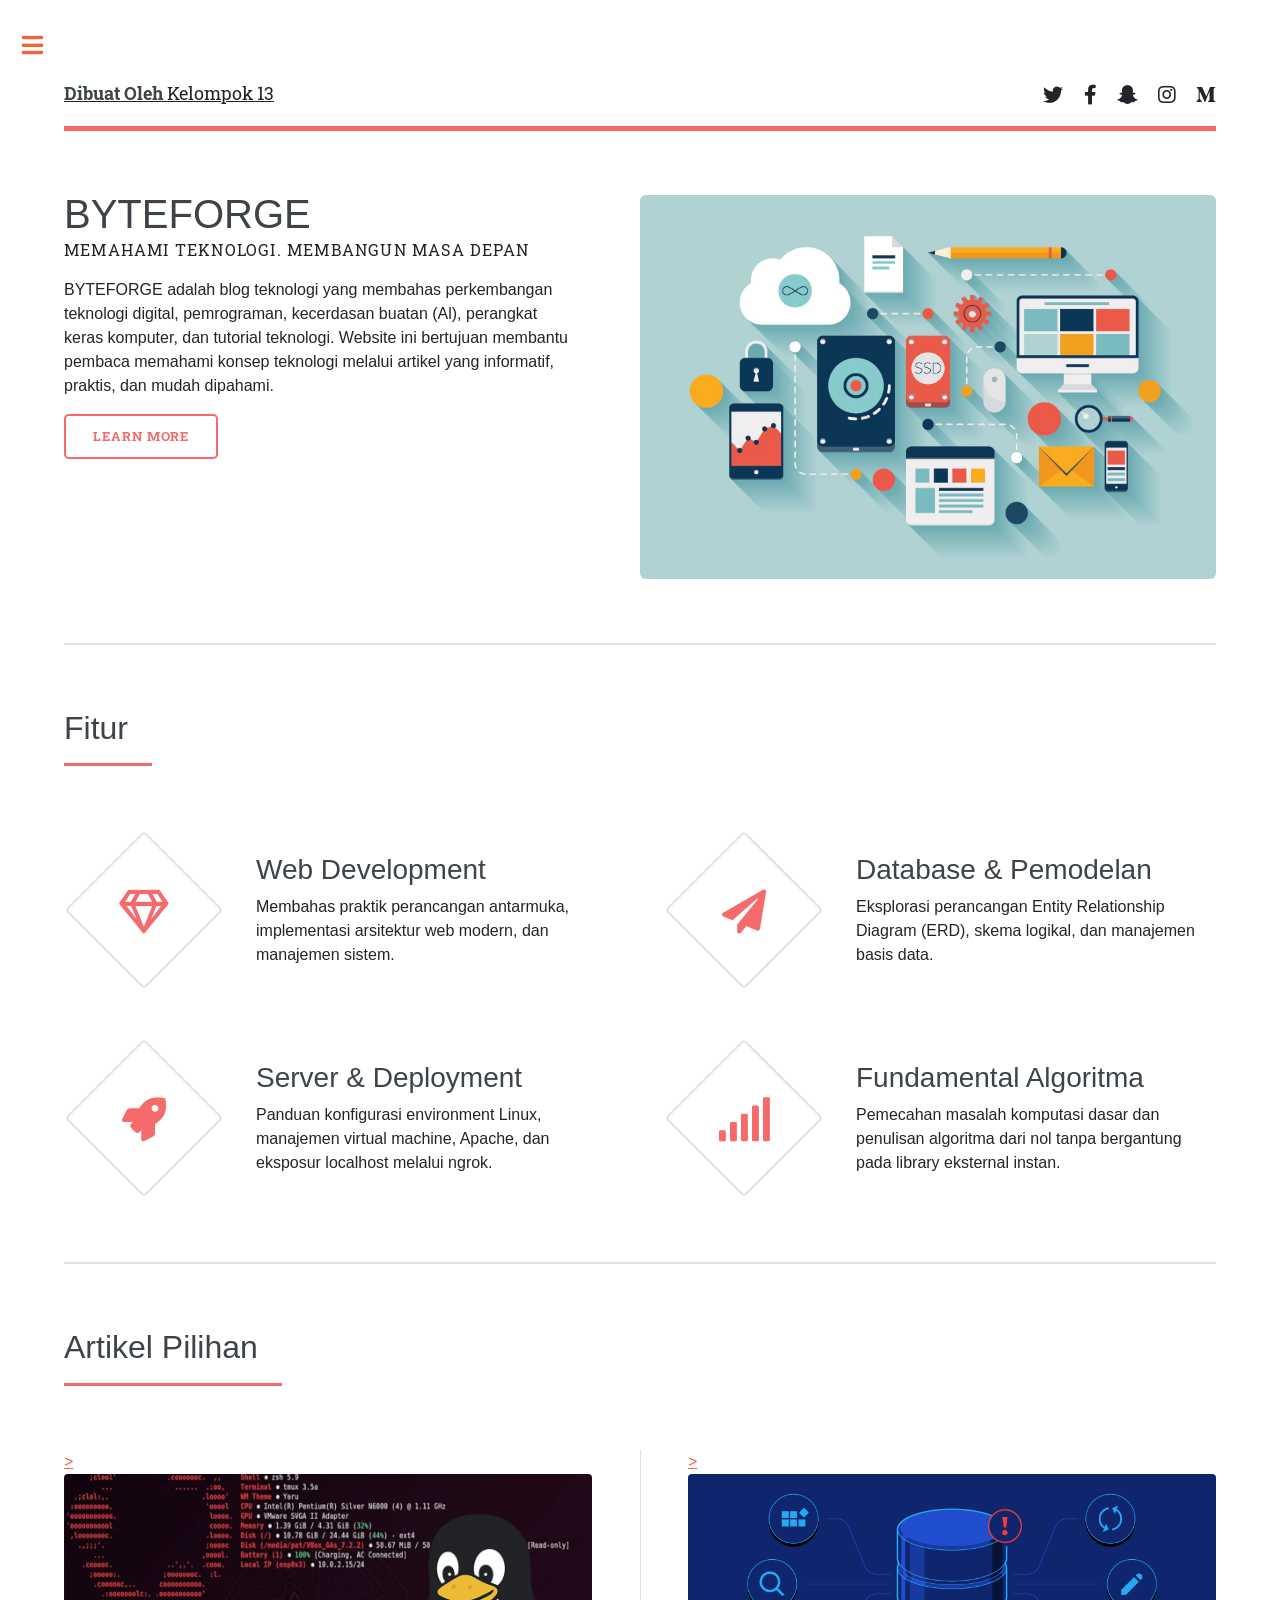
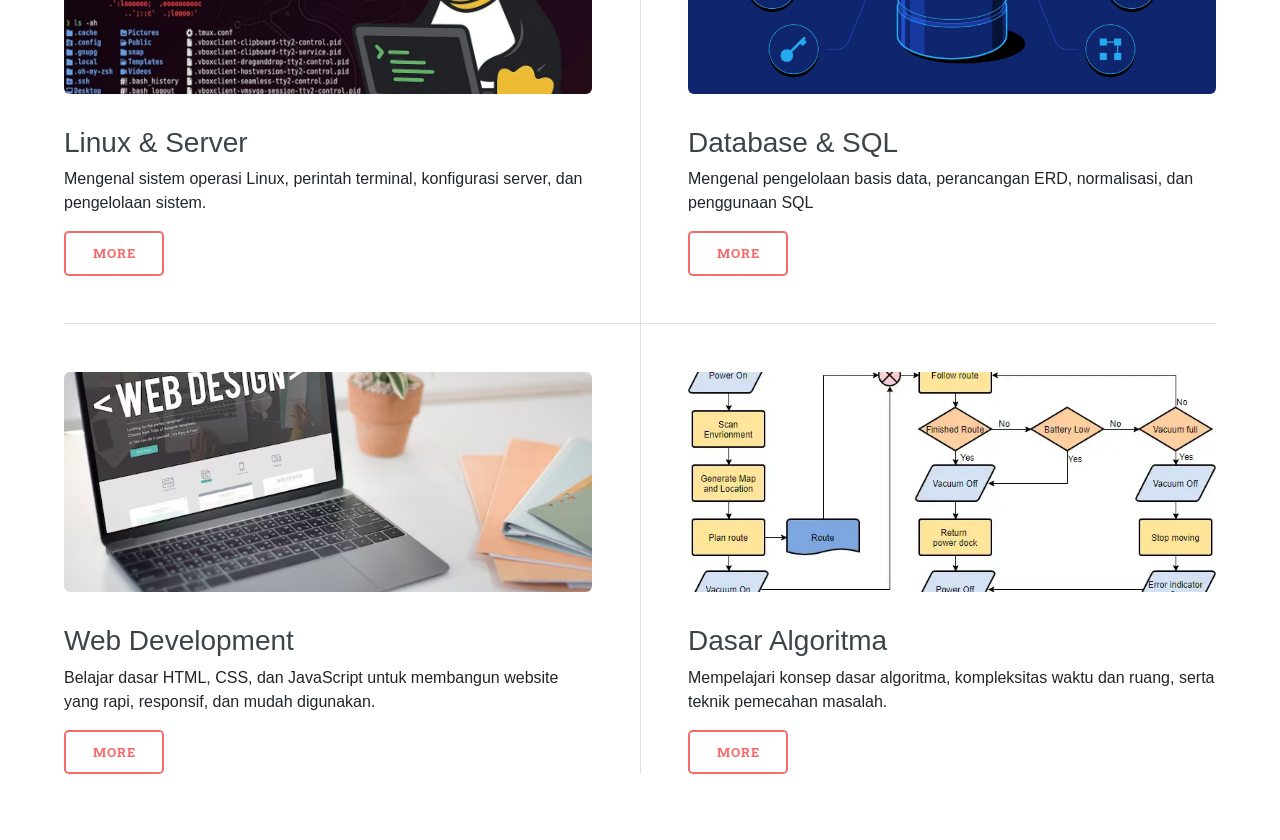
==== index.html @ a788e250 "tipis tipis" ====
<!doctype html>
<html>
    <head>
        <title>Di Buat Oleh Kelompok 13</title>
        <meta charset="utf-8" />
        <meta
            name="viewport"
            content="width=device-width, initial-scale=1, user-scalable=no"
        />
        <link rel="stylesheet" href="assets/css/main.css" />
        <link rel="stylesheet" href="css/styles.css" />
        <link rel="stylesheet" href="css/custom.css" />
    </head>
    <body class="is-preload">
        <!-- Wrapper -->
        <div id="wrapper">
            <!-- Main -->
            <div id="main">
                <div class="inner">
                    <!-- Header -->
                    <header id="header">
                        <a href="index.html" class="logo"
                            ><strong>Dibuat Oleh </strong>Kelompok 13</a
                        >
                        <ul class="icons">
                            <li>
                                <a href="#" class="icon brands fa-twitter"
                                    ><span class="label">Twitter</span></a
                                >
                            </li>
                            <li>
                                <a href="#" class="icon brands fa-facebook-f"
                                    ><span class="label">Facebook</span></a
                                >
                            </li>
                            <li>
                                <a
                                    href="#"
                                    class="icon brands fa-snapchat-ghost"
                                    ><span class="label">Snapchat</span></a
                                >
                            </li>
                            <li>
                                <a href="#" class="icon brands fa-instagram"
                                    ><span class="label">Instagram</span></a
                                >
                            </li>
                            <li>
                                <a href="#" class="icon brands fa-medium-m"
                                    ><span class="label">Medium</span></a
                                >
                            </li>
                        </ul>
                    </header>

                    <!-- Banner -->
                    <section id="banner">
                        <div class="content">
                            <header>
                                <h1>BYTEFORGE<br /></h1>
                                <p>Memahami Teknologi. Membangun Masa Depan</p>
                            </header>
                            <p>
                                BYTEFORGE adalah blog teknologi yang membahas
                                perkembangan teknologi digital, pemrograman,
                                kecerdasan buatan (Al), perangkat keras
                                komputer, dan tutorial teknologi. Website ini
                                bertujuan membantu pembaca memahami konsep
                                teknologi melalui artikel yang informatif,
                                praktis, dan mudah dipahami.
                            </p>
                            <ul class="actions">
                                <li>
                                    <a
                                        href="javascript:void(0)"
                                        class="button big"
                                        onclick="
                                            openModal(
                                                'Tentang BYTEFORGE',
                                                'BYTEFORGE adalah blog teknologi yang membahas perkembangan teknologi digital, pemrograman, kecerdasan buatan, hingga konfigurasi server Ubuntu secara praktis. BYTEFORGE adalah blog teknologi yang membahas perkembangan teknologi digital, pemrograman, kecerdasan buatan (Al), perangkat keras komputer, dan tutorial teknologi. Website ini bertujuan membantu pembaca memahami konsep teknologi melalui artikel yang informatif, praktis, dan mudah dipahami.',
                                            )
                                        "
                                        >LEARN MORE</a
                                    >
                                </li>
                            </ul>
                        </div>
                        <span class="image object">
                            <img
                                src="/images/Modern-Web-Design-Trends.jpg"
                                alt=""
                            />
                        </span>
                    </section>

                    <!-- Section -->
                    <section>
                        <header class="major">
                            <h2>Fitur</h2>
                        </header>
                        <div class="features">
                            <article>
                                <span class="icon fa-gem"></span>
                                <div class="content">
                                    <h3>Web Development</h3>
                                    <p>
                                        Membahas praktik perancangan antarmuka,
                                        implementasi arsitektur web modern, dan
                                        manajemen sistem.
                                    </p>
                                </div>
                            </article>
                            <article>
                                <span class="icon solid fa-paper-plane"></span>
                                <div class="content">
                                    <h3>Database & Pemodelan</h3>
                                    <p>
                                        Eksplorasi perancangan Entity
                                        Relationship Diagram (ERD), skema
                                        logikal, dan manajemen basis data.
                                    </p>
                                </div>
                            </article>
                            <article>
                                <span class="icon solid fa-rocket"></span>
                                <div class="content">
                                    <h3>Server & Deployment</h3>
                                    <p>
                                        Panduan konfigurasi environment Linux,
                                        manajemen virtual machine, Apache, dan
                                        eksposur localhost melalui ngrok.
                                    </p>
                                </div>
                            </article>
                            <article>
                                <span class="icon solid fa-signal"></span>
                                <div class="content">
                                    <h3>Fundamental Algoritma</h3>
                                    <p>
                                        Pemecahan masalah komputasi dasar dan
                                        penulisan algoritma dari nol tanpa
                                        bergantung pada library eksternal
                                        instan.
                                    </p>
                                </div>
                            </article>
                        </div>
                    </section>

                    <!-- Section -->
                    <section>
                        <header class="major">
                            <!-- ALI EDIT  -->
                            <h2>Artikel Pilihan</h2>
                        </header>
                        <div class="posts">
                            <article>
                                <a
                                    href="javascript:void(0)"
                                    class="image"
                                    onclick="
                                        openModal(
                                            'Linux & Server',
                                            'Mengenal sistem operasi Linux, perintah terminal, konfigurasi server, dan pengelolaan sistem.',
                                            'images/terminal.webp',
                                        )
                                    "
                                >
                                    ><img src="/images/terminal.webp" alt=""
                                /></a>
                                <h3>Linux & Server</h3>
                                <p>
                                    Mengenal sistem operasi Linux, perintah
                                    terminal, konfigurasi server, dan
                                    pengelolaan sistem.
                                </p>
                                <ul class="actions">
                                    <li>
                                        <a
                                            href="javascript:void(0)"
                                            class="button"
                                            onclick="
                                                openModal(
                                                    'Linux & Server',
                                                    'Pembahasan lengkap mengenai manajemen Ubuntu Server, perintah dasar terminal Linux, konfigurasi Apache web server, dan remote SSH menggunakan PuTTY.',
                                                )
                                            "
                                            >MORE</a
                                        >
                                    </li>
                                </ul>
                            </article>
                            <article>
                                <a
                                    href="javascript:void(0)"
                                    class="image"
                                    onclick="
                                        openModal(
                                            'Database & SQL',
                                            'Materi praktis perancangan basis data relasional, pemodelan ERD, normalisasi tabel, serta eksekusi query DDL dan DML di MySQL/Oracle.',
                                            'images/database.png',
                                        )
                                    "
                                >
                                    ><img src="/images/database.png" alt=""
                                /></a>
                                <h3>Database & SQL</h3>
                                <p>
                                    Mengenal pengelolaan basis data, perancangan
                                    ERD, normalisasi, dan penggunaan SQL
                                </p>
                                <ul class="actions">
                                    <li>
                                        <a
                                            href="javascript:void(0)"
                                            class="button"
                                            onclick="
                                                openModal(
                                                    'Database & SQL',
                                                    'Materi praktis perancangan basis data relasional, pemodelan ERD, normalisasi tabel, serta eksekusi query DDL dan DML di MySQL/Oracle.',
                                                )
                                            "
                                            >MORE</a
                                        >
                                    </li>
                                </ul>
                            </article>
                            <article>
                                <a href="javascript:void(0)" class="image"
                                    ><img src="/images/desain.avif" alt=""
                                /></a>
                                <h3>Web Development</h3>
                                <p>
                                    Belajar dasar HTML, CSS, dan JavaScript
                                    untuk membangun website yang rapi,
                                    responsif, dan mudah digunakan.
                                </p>
                                <ul class="actions">
                                    <li>
                                        <a
                                            href="javascript:void(0)"
                                            class="button"
                                            onclick="
                                                openModal(
                                                    'Web Development',
                                                    'Pembahasan lengkap mengenai pengembangan website menggunakan HTML, CSS, dan JavaScript, termasuk desain responsif dan optimasi kinerja.',
                                                )
                                            "
                                            >MORE</a
                                        >
                                    </li>
                                </ul>
                            </article>
                            <article>
                                <a href="javascript:void(0)" class="image"
                                    ><img src="/images/flowchart.webp" alt=""
                                /></a>
                                <h3>Dasar Algoritma</h3>
                                <p>
                                    Mempelajari konsep dasar algoritma,
                                    kompleksitas waktu dan ruang, serta teknik
                                    pemecahan masalah.
                                </p>
                                <ul class="actions">
                                    <li>
                                        <a
                                            href="javascript:void(0)"
                                            class="button"
                                            onclick="
                                                openModal(
                                                    'Dasar Algoritma',
                                                    'Pembahasan lengkap mengenai konsep dasar algoritma, kompleksitas waktu dan ruang, serta teknik pemecahan masalah.',
                                                )
                                            "
                                            >MORE</a
                                        >
                                    </li>
                                </ul>
                            </article>
                        </div>
                    </section>
                </div>
            </div>

            <!-- Sidebar -->
            <div id="sidebar">
                <div class="inner">
                    <!-- Search -->
                    <section id="search" class="alt">
                        <form method="post" action="#">
                            <input
                                type="text"
                                name="query"
                                id="query"
                                placeholder="Search"
                            />
                        </form>
                    </section>

                    <!-- Menu -->
                    <nav id="menu">
                        <header class="major">
                            <h2>Menu</h2>
                        </header>
                        <ul>
                            <li><a href="index.html">Beranda</a></li>
                            <li>
                                <a href="Artikel-Terkini.html"
                                    >Artikel Terkini</a
                                >
                            </li>
                            <li>
                                <a href="Catatan-Developer.html"
                                    >Catatan Developer</a
                                >
                            </li>
                            <li>
                                <span class="opener">Kategori Topik</span>
                                <ul>
                                    <li><a href="#">Web Development</a></li>
                                    <li><a href="#">Administrasi Server</a></li>
                                    <li>
                                        <a href="#"
                                            >Struktur Data & Algoritma</a
                                        >
                                    </li>
                                </ul>
                            </li>
                        </ul>
                    </nav>

                    <!-- Section -->
                    <section>
                        <header class="major">
                            <h2>Informasi Tambahan</h2>
                        </header>
                        <div class="mini-posts">
                            <article>
                                <a href="#" class="image"
                                    ><img
                                        src="/images/Modern-Web-Design-Trends.jpg"
                                        alt=""
                                /></a>
                                <p>Desripsinya nanti</p>
                            </article>
                            <article>
                                <a href="#" class="image"
                                    ><img
                                        src="/images/Modern-Web-Design-Trends.jpg"
                                        alt=""
                                /></a>
                                <p>Deskripsinya nanti</p>
                            </article>
                            <article>
                                <a href="#" class="image"
                                    ><img
                                        src="/images/Modern-Web-Design-Trends.jpg"
                                        alt=""
                                /></a>
                                <p>Deskripsinya nanti</p>
                            </article>
                        </div>
                        <ul class="actions">
                            <li><a href="#" class="button">More</a></li>
                        </ul>
                    </section>

                    <!-- Section -->
                    <section>
                        <header class="major">
                            <h2>Hubungi Saya</h2>
                        </header>
                        <p>
                            Tertarik untuk berkolaborasi dalam proyek web,
                            diskusi seputar dunia IT, atau sekadar bertukar
                            pikiran? Jangan ragu buat sapa atau hubungi aku
                            lewat kontak di bawah ini!.
                        </p>
                        <ul class="contact">
                            <li class="icon solid fa-envelope">
                                <a href="#">2515061033@student.unila.ac.id</a>
                            </li>
                            <li class="icon solid fa-phone">(000) 000-0000</li>
                            <li class="icon solid fa-home">
                                Jl. Cemara Indah No. 01<br />
                                Kampung Baru, bandar Lampung
                            </li>
                        </ul>
                    </section>
                </div>
            </div>
        </div>

        <!-- Scripts -->
        <script src="assets/js/jquery.min.js"></script>
        <script src="assets/js/browser.min.js"></script>
        <script src="assets/js/breakpoints.min.js"></script>
        <script src="assets/js/util.js"></script>
        <script src="assets/js/main.js"></script>
        <!-- Modal Pop-Up Interaktif -->
        <div id="customModal" class="modal-overlay">
            <div class="modal-content">
                <span class="modal-close" onclick="closeModal()">&times;</span>
                <h2 id="modalTitle">Judul Modal</h2>
                <div id="modalBody">
                    <img
                        id="modalImage"
                        src=""
                        alt="Preview Gambar"
                        style="
                            width: 100%;
                            max-height: 350px;
                            object-fit: cover;
                            border-radius: 6px;
                            margin-bottom: 15px;
                            display: none;
                        "
                    />
                    <p id="modalText">
                        Isi informasi detail akan tampil di sini...
                    </p>
                </div>
                <p id="modalText">
                    Isi informasi detail akan tampil di sini...
                </p>
            </div>
        </div>

        <script>
            function openModal(title, text, imgSrc = "") {
                document.getElementById("modalTitle").innerText = title;
                document.getElementById("modalText").innerText = text;

                const imgElement = document.getElementById("modalImage");
                if (imgSrc) {
                    imgElement.src = imgSrc;
                    imgElement.style.display = "block";
                } else {
                    imgElement.style.display = "none";
                }

                document.getElementById("customModal").style.display = "flex";
            }

            // Fungsi menutup modal saat tombol (X) diklik
            function closeModal() {
                document.getElementById("customModal").style.display = "none";
            }

            // Fungsi menutup modal saat klik area latar belakang gelap di luar kotak
            window.onclick = function (event) {
                const modal = document.getElementById("customModal");
                if (event.target === modal) {
                    closeModal();
                }
            };
        </script>
    </body>
</html>
---- assets/css/main.css ----
@import url(fontawesome-all.min.css);
@import url("https://fonts.googleapis.com/css?family=Open+Sans:400,600,400italic,600italic|Roboto+Slab:400,700");
/*
	Editorial by HTML5 UP
	html5up.net | @ajlkn
	Free for personal and commercial use under the CCA 3.0 license (html5up.net/license)
*/
html, body, div, span, applet, object,
iframe, h1, h2, h3, h4, h5, h6, p, blockquote,
pre, a, abbr, acronym, address, big, cite,
code, del, dfn, em, img, ins, kbd, q, s, samp,
small, strike, strong, sub, sup, tt, var, b,
u, i, center, dl, dt, dd, ol, ul, li, fieldset,
form, label, legend, table, caption, tbody,
tfoot, thead, tr, th, td, article, aside,
canvas, details, embed, figure, figcaption,
footer, header, hgroup, menu, nav, output, ruby,
section, summary, time, mark, audio, video {
  margin: 0;
  padding: 0;
  border: 0;
  font-size: 100%;
  font: inherit;
  vertical-align: baseline; }

article, aside, details, figcaption, figure,
footer, header, hgroup, menu, nav, section {
  display: block; }

body {
  line-height: 1; }

ol, ul {
  list-style: none; }

blockquote, q {
  quotes: none; }
  blockquote:before, blockquote:after, q:before, q:after {
    content: '';
    content: none; }

table {
  border-collapse: collapse;
  border-spacing: 0; }

body {
  -webkit-text-size-adjust: none; }

mark {
  background-color: transparent;
  color: inherit; }

input::-moz-focus-inner {
  border: 0;
  padding: 0; }

input, select, textarea {
  -moz-appearance: none;
  -webkit-appearance: none;
  -ms-appearance: none;
  appearance: none; }

/* Basic */
@-ms-viewport {
  width: device-width; }

body {
  -ms-overflow-style: scrollbar; }

@media screen and (max-width: 480px) {
  html, body {
    min-width: 320px; } }

html {
  box-sizing: border-box; }

*, *:before, *:after {
  box-sizing: inherit; }

body {
  background: #ffffff; }
  body.is-preload *, body.is-preload *:before, body.is-preload *:after, body.is-resizing *, body.is-resizing *:before, body.is-resizing *:after {
    -moz-animation: none !important;
    -webkit-animation: none !important;
    -ms-animation: none !important;
    animation: none !important;
    -moz-transition: none !important;
    -webkit-transition: none !important;
    -ms-transition: none !important;
    transition: none !important; }

/* Type */
body, input, select, textarea {
  color: #7f888f;
  font-family: "Open Sans", sans-serif;
  font-size: 13pt;
  font-weight: 400;
  line-height: 1.65; }
  @media screen and (max-width: 1680px) {
    body, input, select, textarea {
      font-size: 11pt; } }
  @media screen and (max-width: 1280px) {
    body, input, select, textarea {
      font-size: 10pt; } }
  @media screen and (max-width: 360px) {
    body, input, select, textarea {
      font-size: 9pt; } }

a {
  -moz-transition: color 0.2s ease-in-out, border-bottom-color 0.2s ease-in-out;
  -webkit-transition: color 0.2s ease-in-out, border-bottom-color 0.2s ease-in-out;
  -ms-transition: color 0.2s ease-in-out, border-bottom-color 0.2s ease-in-out;
  transition: color 0.2s ease-in-out, border-bottom-color 0.2s ease-in-out;
  border-bottom: dotted 1px;
  color: #f56a6a;
  text-decoration: none; }
  a:hover {
    border-bottom-color: #f56a6a;
    color: #f56a6a !important; }
    a:hover strong {
      color: inherit; }

strong, b {
  color: #3d4449;
  font-weight: 600; }

em, i {
  font-style: italic; }

p {
  margin: 0 0 2em 0; }

h1, h2, h3, h4, h5, h6 {
  color: #3d4449;
  font-family: "Roboto Slab", serif;
  font-weight: 700;
  line-height: 1.5;
  margin: 0 0 1em 0; }
  h1 a, h2 a, h3 a, h4 a, h5 a, h6 a {
    color: inherit;
    text-decoration: none;
    border-bottom: 0; }

h1 {
  font-size: 4em;
  margin: 0 0 0.5em 0;
  line-height: 1.3; }

h2 {
  font-size: 1.75em; }

h3 {
  font-size: 1.25em; }

h4 {
  font-size: 1.1em; }

h5 {
  font-size: 0.9em; }

h6 {
  font-size: 0.7em; }

@media screen and (max-width: 1680px) {
  h1 {
    font-size: 3.5em; } }

@media screen and (max-width: 980px) {
  h1 {
    font-size: 3.25em; } }

@media screen and (max-width: 736px) {
  h1 {
    font-size: 2em;
    line-height: 1.4; }
  h2 {
    font-size: 1.5em; } }

sub {
  font-size: 0.8em;
  position: relative;
  top: 0.5em; }

sup {
  font-size: 0.8em;
  position: relative;
  top: -0.5em; }

blockquote {
  border-left: solid 3px rgba(210, 215, 217, 0.75);
  font-style: italic;
  margin: 0 0 2em 0;
  padding: 0.5em 0 0.5em 2em; }

code {
  background: rgba(230, 235, 237, 0.25);
  border-radius: 0.375em;
  border: solid 1px rgba(210, 215, 217, 0.75);
  font-family: "Courier New", monospace;
  font-size: 0.9em;
  margin: 0 0.25em;
  padding: 0.25em 0.65em; }

pre {
  -webkit-overflow-scrolling: touch;
  font-family: "Courier New", monospace;
  font-size: 0.9em;
  margin: 0 0 2em 0; }
  pre code {
    display: block;
    line-height: 1.75;
    padding: 1em 1.5em;
    overflow-x: auto; }

hr {
  border: 0;
  border-bottom: solid 1px rgba(210, 215, 217, 0.75);
  margin: 2em 0; }
  hr.major {
    margin: 3em 0; }

.align-left {
  text-align: left; }

.align-center {
  text-align: center; }

.align-right {
  text-align: right; }

/* Row */
.row {
  display: flex;
  flex-wrap: wrap;
  box-sizing: border-box;
  align-items: stretch; }
  .row > * {
    box-sizing: border-box; }
  .row.gtr-uniform > * > :last-child {
    margin-bottom: 0; }
  .row.aln-left {
    justify-content: flex-start; }
  .row.aln-center {
    justify-content: center; }
  .row.aln-right {
    justify-content: flex-end; }
  .row.aln-top {
    align-items: flex-start; }
  .row.aln-middle {
    align-items: center; }
  .row.aln-bottom {
    align-items: flex-end; }
  .row > .imp {
    order: -1; }
  .row > .col-1 {
    width: 8.33333%; }
  .row > .off-1 {
    margin-left: 8.33333%; }
  .row > .col-2 {
    width: 16.66667%; }
  .row > .off-2 {
    margin-left: 16.66667%; }
  .row > .col-3 {
    width: 25%; }
  .row > .off-3 {
    margin-left: 25%; }
  .row > .col-4 {
    width: 33.33333%; }
  .row > .off-4 {
    margin-left: 33.33333%; }
  .row > .col-5 {
    width: 41.66667%; }
  .row > .off-5 {
    margin-left: 41.66667%; }
  .row > .col-6 {
    width: 50%; }
  .row > .off-6 {
    margin-left: 50%; }
  .row > .col-7 {
    width: 58.33333%; }
  .row > .off-7 {
    margin-left: 58.33333%; }
  .row > .col-8 {
    width: 66.66667%; }
  .row > .off-8 {
    margin-left: 66.66667%; }
  .row > .col-9 {
    width: 75%; }
  .row > .off-9 {
    margin-left: 75%; }
  .row > .col-10 {
    width: 83.33333%; }
  .row > .off-10 {
    margin-left: 83.33333%; }
  .row > .col-11 {
    width: 91.66667%; }
  .row > .off-11 {
    margin-left: 91.66667%; }
  .row > .col-12 {
    width: 100%; }
  .row > .off-12 {
    margin-left: 100%; }
  .row.gtr-0 {
    margin-top: 0;
    margin-left: 0em; }
    .row.gtr-0 > * {
      padding: 0 0 0 0em; }
    .row.gtr-0.gtr-uniform {
      margin-top: 0em; }
      .row.gtr-0.gtr-uniform > * {
        padding-top: 0em; }
  .row.gtr-25 {
    margin-top: 0;
    margin-left: -0.375em; }
    .row.gtr-25 > * {
      padding: 0 0 0 0.375em; }
    .row.gtr-25.gtr-uniform {
      margin-top: -0.375em; }
      .row.gtr-25.gtr-uniform > * {
        padding-top: 0.375em; }
  .row.gtr-50 {
    margin-top: 0;
    margin-left: -0.75em; }
    .row.gtr-50 > * {
      padding: 0 0 0 0.75em; }
    .row.gtr-50.gtr-uniform {
      margin-top: -0.75em; }
      .row.gtr-50.gtr-uniform > * {
        padding-top: 0.75em; }
  .row {
    margin-top: 0;
    margin-left: -1.5em; }
    .row > * {
      padding: 0 0 0 1.5em; }
    .row.gtr-uniform {
      margin-top: -1.5em; }
      .row.gtr-uniform > * {
        padding-top: 1.5em; }
  .row.gtr-150 {
    margin-top: 0;
    margin-left: -2.25em; }
    .row.gtr-150 > * {
      padding: 0 0 0 2.25em; }
    .row.gtr-150.gtr-uniform {
      margin-top: -2.25em; }
      .row.gtr-150.gtr-uniform > * {
        padding-top: 2.25em; }
  .row.gtr-200 {
    margin-top: 0;
    margin-left: -3em; }
    .row.gtr-200 > * {
      padding: 0 0 0 3em; }
    .row.gtr-200.gtr-uniform {
      margin-top: -3em; }
      .row.gtr-200.gtr-uniform > * {
        padding-top: 3em; }
  @media screen and (max-width: 1680px) {
    .row {
      display: flex;
      flex-wrap: wrap;
      box-sizing: border-box;
      align-items: stretch; }
      .row > * {
        box-sizing: border-box; }
      .row.gtr-uniform > * > :last-child {
        margin-bottom: 0; }
      .row.aln-left {
        justify-content: flex-start; }
      .row.aln-center {
        justify-content: center; }
      .row.aln-right {
        justify-content: flex-end; }
      .row.aln-top {
        align-items: flex-start; }
      .row.aln-middle {
        align-items: center; }
      .row.aln-bottom {
        align-items: flex-end; }
      .row > .imp-xlarge {
        order: -1; }
      .row > .col-1-xlarge {
        width: 8.33333%; }
      .row > .off-1-xlarge {
        margin-left: 8.33333%; }
      .row > .col-2-xlarge {
        width: 16.66667%; }
      .row > .off-2-xlarge {
        margin-left: 16.66667%; }
      .row > .col-3-xlarge {
        width: 25%; }
      .row > .off-3-xlarge {
        margin-left: 25%; }
      .row > .col-4-xlarge {
        width: 33.33333%; }
      .row > .off-4-xlarge {
        margin-left: 33.33333%; }
      .row > .col-5-xlarge {
        width: 41.66667%; }
      .row > .off-5-xlarge {
        margin-left: 41.66667%; }
      .row > .col-6-xlarge {
        width: 50%; }
      .row > .off-6-xlarge {
        margin-left: 50%; }
      .row > .col-7-xlarge {
        width: 58.33333%; }
      .row > .off-7-xlarge {
        margin-left: 58.33333%; }
      .row > .col-8-xlarge {
        width: 66.66667%; }
      .row > .off-8-xlarge {
        margin-left: 66.66667%; }
      .row > .col-9-xlarge {
        width: 75%; }
      .row > .off-9-xlarge {
        margin-left: 75%; }
      .row > .col-10-xlarge {
        width: 83.33333%; }
      .row > .off-10-xlarge {
        margin-left: 83.33333%; }
      .row > .col-11-xlarge {
        width: 91.66667%; }
      .row > .off-11-xlarge {
        margin-left: 91.66667%; }
      .row > .col-12-xlarge {
        width: 100%; }
      .row > .off-12-xlarge {
        margin-left: 100%; }
      .row.gtr-0 {
        margin-top: 0;
        margin-left: 0em; }
        .row.gtr-0 > * {
          padding: 0 0 0 0em; }
        .row.gtr-0.gtr-uniform {
          margin-top: 0em; }
          .row.gtr-0.gtr-uniform > * {
            padding-top: 0em; }
      .row.gtr-25 {
        margin-top: 0;
        margin-left: -0.375em; }
        .row.gtr-25 > * {
          padding: 0 0 0 0.375em; }
        .row.gtr-25.gtr-uniform {
          margin-top: -0.375em; }
          .row.gtr-25.gtr-uniform > * {
            padding-top: 0.375em; }
      .row.gtr-50 {
        margin-top: 0;
        margin-left: -0.75em; }
        .row.gtr-50 > * {
          padding: 0 0 0 0.75em; }
        .row.gtr-50.gtr-uniform {
          margin-top: -0.75em; }
          .row.gtr-50.gtr-uniform > * {
            padding-top: 0.75em; }
      .row {
        margin-top: 0;
        margin-left: -1.5em; }
        .row > * {
          padding: 0 0 0 1.5em; }
        .row.gtr-uniform {
          margin-top: -1.5em; }
          .row.gtr-uniform > * {
            padding-top: 1.5em; }
      .row.gtr-150 {
        margin-top: 0;
        margin-left: -2.25em; }
        .row.gtr-150 > * {
          padding: 0 0 0 2.25em; }
        .row.gtr-150.gtr-uniform {
          margin-top: -2.25em; }
          .row.gtr-150.gtr-uniform > * {
            padding-top: 2.25em; }
      .row.gtr-200 {
        margin-top: 0;
        margin-left: -3em; }
        .row.gtr-200 > * {
          padding: 0 0 0 3em; }
        .row.gtr-200.gtr-uniform {
          margin-top: -3em; }
          .row.gtr-200.gtr-uniform > * {
            padding-top: 3em; } }
  @media screen and (max-width: 1280px) {
    .row {
      display: flex;
      flex-wrap: wrap;
      box-sizing: border-box;
      align-items: stretch; }
      .row > * {
        box-sizing: border-box; }
      .row.gtr-uniform > * > :last-child {
        margin-bottom: 0; }
      .row.aln-left {
        justify-content: flex-start; }
      .row.aln-center {
        justify-content: center; }
      .row.aln-right {
        justify-content: flex-end; }
      .row.aln-top {
        align-items: flex-start; }
      .row.aln-middle {
        align-items: center; }
      .row.aln-bottom {
        align-items: flex-end; }
      .row > .imp-large {
        order: -1; }
      .row > .col-1-large {
        width: 8.33333%; }
      .row > .off-1-large {
        margin-left: 8.33333%; }
      .row > .col-2-large {
        width: 16.66667%; }
      .row > .off-2-large {
        margin-left: 16.66667%; }
      .row > .col-3-large {
        width: 25%; }
      .row > .off-3-large {
        margin-left: 25%; }
      .row > .col-4-large {
        width: 33.33333%; }
      .row > .off-4-large {
        margin-left: 33.33333%; }
      .row > .col-5-large {
        width: 41.66667%; }
      .row > .off-5-large {
        margin-left: 41.66667%; }
      .row > .col-6-large {
        width: 50%; }
      .row > .off-6-large {
        margin-left: 50%; }
      .row > .col-7-large {
        width: 58.33333%; }
      .row > .off-7-large {
        margin-left: 58.33333%; }
      .row > .col-8-large {
        width: 66.66667%; }
      .row > .off-8-large {
        margin-left: 66.66667%; }
      .row > .col-9-large {
        width: 75%; }
      .row > .off-9-large {
        margin-left: 75%; }
      .row > .col-10-large {
        width: 83.33333%; }
      .row > .off-10-large {
        margin-left: 83.33333%; }
      .row > .col-11-large {
        width: 91.66667%; }
      .row > .off-11-large {
        margin-left: 91.66667%; }
      .row > .col-12-large {
        width: 100%; }
      .row > .off-12-large {
        margin-left: 100%; }
      .row.gtr-0 {
        margin-top: 0;
        margin-left: 0em; }
        .row.gtr-0 > * {
          padding: 0 0 0 0em; }
        .row.gtr-0.gtr-uniform {
          margin-top: 0em; }
          .row.gtr-0.gtr-uniform > * {
            padding-top: 0em; }
      .row.gtr-25 {
        margin-top: 0;
        margin-left: -0.375em; }
        .row.gtr-25 > * {
          padding: 0 0 0 0.375em; }
        .row.gtr-25.gtr-uniform {
          margin-top: -0.375em; }
          .row.gtr-25.gtr-uniform > * {
            padding-top: 0.375em; }
      .row.gtr-50 {
        margin-top: 0;
        margin-left: -0.75em; }
        .row.gtr-50 > * {
          padding: 0 0 0 0.75em; }
        .row.gtr-50.gtr-uniform {
          margin-top: -0.75em; }
          .row.gtr-50.gtr-uniform > * {
            padding-top: 0.75em; }
      .row {
        margin-top: 0;
        margin-left: -1.5em; }
        .row > * {
          padding: 0 0 0 1.5em; }
        .row.gtr-uniform {
          margin-top: -1.5em; }
          .row.gtr-uniform > * {
            padding-top: 1.5em; }
      .row.gtr-150 {
        margin-top: 0;
        margin-left: -2.25em; }
        .row.gtr-150 > * {
          padding: 0 0 0 2.25em; }
        .row.gtr-150.gtr-uniform {
          margin-top: -2.25em; }
          .row.gtr-150.gtr-uniform > * {
            padding-top: 2.25em; }
      .row.gtr-200 {
        margin-top: 0;
        margin-left: -3em; }
        .row.gtr-200 > * {
          padding: 0 0 0 3em; }
        .row.gtr-200.gtr-uniform {
          margin-top: -3em; }
          .row.gtr-200.gtr-uniform > * {
            padding-top: 3em; } }
  @media screen and (max-width: 980px) {
    .row {
      display: flex;
      flex-wrap: wrap;
      box-sizing: border-box;
      align-items: stretch; }
      .row > * {
        box-sizing: border-box; }
      .row.gtr-uniform > * > :last-child {
        margin-bottom: 0; }
      .row.aln-left {
        justify-content: flex-start; }
      .row.aln-center {
        justify-content: center; }
      .row.aln-right {
        justify-content: flex-end; }
      .row.aln-top {
        align-items: flex-start; }
      .row.aln-middle {
        align-items: center; }
      .row.aln-bottom {
        align-items: flex-end; }
      .row > .imp-medium {
        order: -1; }
      .row > .col-1-medium {
        width: 8.33333%; }
      .row > .off-1-medium {
        margin-left: 8.33333%; }
      .row > .col-2-medium {
        width: 16.66667%; }
      .row > .off-2-medium {
        margin-left: 16.66667%; }
      .row > .col-3-medium {
        width: 25%; }
      .row > .off-3-medium {
        margin-left: 25%; }
      .row > .col-4-medium {
        width: 33.33333%; }
      .row > .off-4-medium {
        margin-left: 33.33333%; }
      .row > .col-5-medium {
        width: 41.66667%; }
      .row > .off-5-medium {
        margin-left: 41.66667%; }
      .row > .col-6-medium {
        width: 50%; }
      .row > .off-6-medium {
        margin-left: 50%; }
      .row > .col-7-medium {
        width: 58.33333%; }
      .row > .off-7-medium {
        margin-left: 58.33333%; }
      .row > .col-8-medium {
        width: 66.66667%; }
      .row > .off-8-medium {
        margin-left: 66.66667%; }
      .row > .col-9-medium {
        width: 75%; }
      .row > .off-9-medium {
        margin-left: 75%; }
      .row > .col-10-medium {
        width: 83.33333%; }
      .row > .off-10-medium {
        margin-left: 83.33333%; }
      .row > .col-11-medium {
        width: 91.66667%; }
      .row > .off-11-medium {
        margin-left: 91.66667%; }
      .row > .col-12-medium {
        width: 100%; }
      .row > .off-12-medium {
        margin-left: 100%; }
      .row.gtr-0 {
        margin-top: 0;
        margin-left: 0em; }
        .row.gtr-0 > * {
          padding: 0 0 0 0em; }
        .row.gtr-0.gtr-uniform {
          margin-top: 0em; }
          .row.gtr-0.gtr-uniform > * {
            padding-top: 0em; }
      .row.gtr-25 {
        margin-top: 0;
        margin-left: -0.375em; }
        .row.gtr-25 > * {
          padding: 0 0 0 0.375em; }
        .row.gtr-25.gtr-uniform {
          margin-top: -0.375em; }
          .row.gtr-25.gtr-uniform > * {
            padding-top: 0.375em; }
      .row.gtr-50 {
        margin-top: 0;
        margin-left: -0.75em; }
        .row.gtr-50 > * {
          padding: 0 0 0 0.75em; }
        .row.gtr-50.gtr-uniform {
          margin-top: -0.75em; }
          .row.gtr-50.gtr-uniform > * {
            padding-top: 0.75em; }
      .row {
        margin-top: 0;
        margin-left: -1.5em; }
        .row > * {
          padding: 0 0 0 1.5em; }
        .row.gtr-uniform {
          margin-top: -1.5em; }
          .row.gtr-uniform > * {
            padding-top: 1.5em; }
      .row.gtr-150 {
        margin-top: 0;
        margin-left: -2.25em; }
        .row.gtr-150 > * {
          padding: 0 0 0 2.25em; }
        .row.gtr-150.gtr-uniform {
          margin-top: -2.25em; }
          .row.gtr-150.gtr-uniform > * {
            padding-top: 2.25em; }
      .row.gtr-200 {
        margin-top: 0;
        margin-left: -3em; }
        .row.gtr-200 > * {
          padding: 0 0 0 3em; }
        .row.gtr-200.gtr-uniform {
          margin-top: -3em; }
          .row.gtr-200.gtr-uniform > * {
            padding-top: 3em; } }
  @media screen and (max-width: 736px) {
    .row {
      display: flex;
      flex-wrap: wrap;
      box-sizing: border-box;
      align-items: stretch; }
      .row > * {
        box-sizing: border-box; }
      .row.gtr-uniform > * > :last-child {
        margin-bottom: 0; }
      .row.aln-left {
        justify-content: flex-start; }
      .row.aln-center {
        justify-content: center; }
      .row.aln-right {
        justify-content: flex-end; }
      .row.aln-top {
        align-items: flex-start; }
      .row.aln-middle {
        align-items: center; }
      .row.aln-bottom {
        align-items: flex-end; }
      .row > .imp-small {
        order: -1; }
      .row > .col-1-small {
        width: 8.33333%; }
      .row > .off-1-small {
        margin-left: 8.33333%; }
      .row > .col-2-small {
        width: 16.66667%; }
      .row > .off-2-small {
        margin-left: 16.66667%; }
      .row > .col-3-small {
        width: 25%; }
      .row > .off-3-small {
        margin-left: 25%; }
      .row > .col-4-small {
        width: 33.33333%; }
      .row > .off-4-small {
        margin-left: 33.33333%; }
      .row > .col-5-small {
        width: 41.66667%; }
      .row > .off-5-small {
        margin-left: 41.66667%; }
      .row > .col-6-small {
        width: 50%; }
      .row > .off-6-small {
        margin-left: 50%; }
      .row > .col-7-small {
        width: 58.33333%; }
      .row > .off-7-small {
        margin-left: 58.33333%; }
      .row > .col-8-small {
        width: 66.66667%; }
      .row > .off-8-small {
        margin-left: 66.66667%; }
      .row > .col-9-small {
        width: 75%; }
      .row > .off-9-small {
        margin-left: 75%; }
      .row > .col-10-small {
        width: 83.33333%; }
      .row > .off-10-small {
        margin-left: 83.33333%; }
      .row > .col-11-small {
        width: 91.66667%; }
      .row > .off-11-small {
        margin-left: 91.66667%; }
      .row > .col-12-small {
        width: 100%; }
      .row > .off-12-small {
        margin-left: 100%; }
      .row.gtr-0 {
        margin-top: 0;
        margin-left: 0em; }
        .row.gtr-0 > * {
          padding: 0 0 0 0em; }
        .row.gtr-0.gtr-uniform {
          margin-top: 0em; }
          .row.gtr-0.gtr-uniform > * {
            padding-top: 0em; }
      .row.gtr-25 {
        margin-top: 0;
        margin-left: -0.375em; }
        .row.gtr-25 > * {
          padding: 0 0 0 0.375em; }
        .row.gtr-25.gtr-uniform {
          margin-top: -0.375em; }
          .row.gtr-25.gtr-uniform > * {
            padding-top: 0.375em; }
      .row.gtr-50 {
        margin-top: 0;
        margin-left: -0.75em; }
        .row.gtr-50 > * {
          padding: 0 0 0 0.75em; }
        .row.gtr-50.gtr-uniform {
          margin-top: -0.75em; }
          .row.gtr-50.gtr-uniform > * {
            padding-top: 0.75em; }
      .row {
        margin-top: 0;
        margin-left: -1.5em; }
        .row > * {
          padding: 0 0 0 1.5em; }
        .row.gtr-uniform {
          margin-top: -1.5em; }
          .row.gtr-uniform > * {
            padding-top: 1.5em; }
      .row.gtr-150 {
        margin-top: 0;
        margin-left: -2.25em; }
        .row.gtr-150 > * {
          padding: 0 0 0 2.25em; }
        .row.gtr-150.gtr-uniform {
          margin-top: -2.25em; }
          .row.gtr-150.gtr-uniform > * {
            padding-top: 2.25em; }
      .row.gtr-200 {
        margin-top: 0;
        margin-left: -3em; }
        .row.gtr-200 > * {
          padding: 0 0 0 3em; }
        .row.gtr-200.gtr-uniform {
          margin-top: -3em; }
          .row.gtr-200.gtr-uniform > * {
            padding-top: 3em; } }
  @media screen and (max-width: 480px) {
    .row {
      display: flex;
      flex-wrap: wrap;
      box-sizing: border-box;
      align-items: stretch; }
      .row > * {
        box-sizing: border-box; }
      .row.gtr-uniform > * > :last-child {
        margin-bottom: 0; }
      .row.aln-left {
        justify-content: flex-start; }
      .row.aln-center {
        justify-content: center; }
      .row.aln-right {
        justify-content: flex-end; }
      .row.aln-top {
        align-items: flex-start; }
      .row.aln-middle {
        align-items: center; }
      .row.aln-bottom {
        align-items: flex-end; }
      .row > .imp-xsmall {
        order: -1; }
      .row > .col-1-xsmall {
        width: 8.33333%; }
      .row > .off-1-xsmall {
        margin-left: 8.33333%; }
      .row > .col-2-xsmall {
        width: 16.66667%; }
      .row > .off-2-xsmall {
        margin-left: 16.66667%; }
      .row > .col-3-xsmall {
        width: 25%; }
      .row > .off-3-xsmall {
        margin-left: 25%; }
      .row > .col-4-xsmall {
        width: 33.33333%; }
      .row > .off-4-xsmall {
        margin-left: 33.33333%; }
      .row > .col-5-xsmall {
        width: 41.66667%; }
      .row > .off-5-xsmall {
        margin-left: 41.66667%; }
      .row > .col-6-xsmall {
        width: 50%; }
      .row > .off-6-xsmall {
        margin-left: 50%; }
      .row > .col-7-xsmall {
        width: 58.33333%; }
      .row > .off-7-xsmall {
        margin-left: 58.33333%; }
      .row > .col-8-xsmall {
        width: 66.66667%; }
      .row > .off-8-xsmall {
        margin-left: 66.66667%; }
      .row > .col-9-xsmall {
        width: 75%; }
      .row > .off-9-xsmall {
        margin-left: 75%; }
      .row > .col-10-xsmall {
        width: 83.33333%; }
      .row > .off-10-xsmall {
        margin-left: 83.33333%; }
      .row > .col-11-xsmall {
        width: 91.66667%; }
      .row > .off-11-xsmall {
        margin-left: 91.66667%; }
      .row > .col-12-xsmall {
        width: 100%; }
      .row > .off-12-xsmall {
        margin-left: 100%; }
      .row.gtr-0 {
        margin-top: 0;
        margin-left: 0em; }
        .row.gtr-0 > * {
          padding: 0 0 0 0em; }
        .row.gtr-0.gtr-uniform {
          margin-top: 0em; }
          .row.gtr-0.gtr-uniform > * {
            padding-top: 0em; }
      .row.gtr-25 {
        margin-top: 0;
        margin-left: -0.375em; }
        .row.gtr-25 > * {
          padding: 0 0 0 0.375em; }
        .row.gtr-25.gtr-uniform {
          margin-top: -0.375em; }
          .row.gtr-25.gtr-uniform > * {
            padding-top: 0.375em; }
      .row.gtr-50 {
        margin-top: 0;
        margin-left: -0.75em; }
        .row.gtr-50 > * {
          padding: 0 0 0 0.75em; }
        .row.gtr-50.gtr-uniform {
          margin-top: -0.75em; }
          .row.gtr-50.gtr-uniform > * {
            padding-top: 0.75em; }
      .row {
        margin-top: 0;
        margin-left: -1.5em; }
        .row > * {
          padding: 0 0 0 1.5em; }
        .row.gtr-uniform {
          margin-top: -1.5em; }
          .row.gtr-uniform > * {
            padding-top: 1.5em; }
      .row.gtr-150 {
        margin-top: 0;
        margin-left: -2.25em; }
        .row.gtr-150 > * {
          padding: 0 0 0 2.25em; }
        .row.gtr-150.gtr-uniform {
          margin-top: -2.25em; }
          .row.gtr-150.gtr-uniform > * {
            padding-top: 2.25em; }
      .row.gtr-200 {
        margin-top: 0;
        margin-left: -3em; }
        .row.gtr-200 > * {
          padding: 0 0 0 3em; }
        .row.gtr-200.gtr-uniform {
          margin-top: -3em; }
          .row.gtr-200.gtr-uniform > * {
            padding-top: 3em; } }

/* Section/Article */
section.special, article.special {
  text-align: center; }

header p {
  font-family: "Roboto Slab", serif;
  font-size: 1em;
  font-weight: 400;
  letter-spacing: 0.075em;
  margin-top: -0.5em;
  text-transform: uppercase; }

header.major > :last-child {
  border-bottom: solid 3px #f56a6a;
  display: inline-block;
  margin: 0 0 2em 0;
  padding: 0 0.75em 0.5em 0; }

header.main > :last-child {
  margin: 0 0 1em 0; }

/* Form */
form {
  margin: 0 0 2em 0; }

label {
  color: #3d4449;
  display: block;
  font-size: 0.9em;
  font-weight: 600;
  margin: 0 0 1em 0; }

input[type="text"],
input[type="password"],
input[type="email"],
input[type="tel"],
input[type="search"],
input[type="url"],
select,
textarea {
  -moz-appearance: none;
  -webkit-appearance: none;
  -ms-appearance: none;
  appearance: none;
  background: #ffffff;
  border-radius: 0.375em;
  border: none;
  border: solid 1px rgba(210, 215, 217, 0.75);
  color: inherit;
  display: block;
  outline: 0;
  padding: 0 1em;
  text-decoration: none;
  width: 100%; }
  input[type="text"]:invalid,
  input[type="password"]:invalid,
  input[type="email"]:invalid,
  input[type="tel"]:invalid,
  input[type="search"]:invalid,
  input[type="url"]:invalid,
  select:invalid,
  textarea:invalid {
    box-shadow: none; }
  input[type="text"]:focus,
  input[type="password"]:focus,
  input[type="email"]:focus,
  input[type="tel"]:focus,
  input[type="search"]:focus,
  input[type="url"]:focus,
  select:focus,
  textarea:focus {
    border-color: #f56a6a;
    box-shadow: 0 0 0 1px #f56a6a; }

select {
  background-image: url("data:image/svg+xml;charset=utf8,%3Csvg xmlns='http://www.w3.org/2000/svg' width='40' height='40' preserveAspectRatio='none' viewBox='0 0 40 40'%3E%3Cpath d='M9.4,12.3l10.4,10.4l10.4-10.4c0.2-0.2,0.5-0.4,0.9-0.4c0.3,0,0.6,0.1,0.9,0.4l3.3,3.3c0.2,0.2,0.4,0.5,0.4,0.9 c0,0.4-0.1,0.6-0.4,0.9L20.7,31.9c-0.2,0.2-0.5,0.4-0.9,0.4c-0.3,0-0.6-0.1-0.9-0.4L4.3,17.3c-0.2-0.2-0.4-0.5-0.4-0.9 c0-0.4,0.1-0.6,0.4-0.9l3.3-3.3c0.2-0.2,0.5-0.4,0.9-0.4S9.1,12.1,9.4,12.3z' fill='rgba(210, 215, 217, 0.75)' /%3E%3C/svg%3E");
  background-size: 1.25em;
  background-repeat: no-repeat;
  background-position: calc(100% - 1em) center;
  height: 2.75em;
  padding-right: 2.75em;
  text-overflow: ellipsis; }
  select option {
    color: #3d4449;
    background: #ffffff; }
  select:focus::-ms-value {
    background-color: transparent; }
  select::-ms-expand {
    display: none; }

input[type="text"],
input[type="password"],
input[type="email"],
input[type="tel"],
input[type="search"],
input[type="url"],
select {
  height: 2.75em; }

textarea {
  padding: 0.75em 1em; }

input[type="checkbox"],
input[type="radio"] {
  -moz-appearance: none;
  -webkit-appearance: none;
  -ms-appearance: none;
  appearance: none;
  display: block;
  float: left;
  margin-right: -2em;
  opacity: 0;
  width: 1em;
  z-index: -1; }
  input[type="checkbox"] + label,
  input[type="radio"] + label {
    text-decoration: none;
    color: #7f888f;
    cursor: pointer;
    display: inline-block;
    font-size: 1em;
    font-weight: 400;
    padding-left: 2.4em;
    padding-right: 0.75em;
    position: relative; }
    input[type="checkbox"] + label:before,
    input[type="radio"] + label:before {
      -moz-osx-font-smoothing: grayscale;
      -webkit-font-smoothing: antialiased;
      display: inline-block;
      font-style: normal;
      font-variant: normal;
      text-rendering: auto;
      line-height: 1;
      text-transform: none !important;
      font-family: 'Font Awesome 5 Free';
      font-weight: 900; }
    input[type="checkbox"] + label:before,
    input[type="radio"] + label:before {
      background: #ffffff;
      border-radius: 0.375em;
      border: solid 1px rgba(210, 215, 217, 0.75);
      content: '';
      display: inline-block;
      font-size: 0.8em;
      height: 2.0625em;
      left: 0;
      line-height: 2.0625em;
      position: absolute;
      text-align: center;
      top: 0;
      width: 2.0625em; }
  input[type="checkbox"]:checked + label:before,
  input[type="radio"]:checked + label:before {
    background: #3d4449;
    border-color: #3d4449;
    color: #ffffff;
    content: '\f00c'; }
  input[type="checkbox"]:focus + label:before,
  input[type="radio"]:focus + label:before {
    border-color: #f56a6a;
    box-shadow: 0 0 0 1px #f56a6a; }

input[type="checkbox"] + label:before {
  border-radius: 0.375em; }

input[type="radio"] + label:before {
  border-radius: 100%; }

::-webkit-input-placeholder {
  color: #9fa3a6 !important;
  opacity: 1.0; }

:-moz-placeholder {
  color: #9fa3a6 !important;
  opacity: 1.0; }

::-moz-placeholder {
  color: #9fa3a6 !important;
  opacity: 1.0; }

:-ms-input-placeholder {
  color: #9fa3a6 !important;
  opacity: 1.0; }

/* Box */
.box {
  border-radius: 0.375em;
  border: solid 1px rgba(210, 215, 217, 0.75);
  margin-bottom: 2em;
  padding: 1.5em; }
  .box > :last-child,
  .box > :last-child > :last-child,
  .box > :last-child > :last-child > :last-child {
    margin-bottom: 0; }
  .box.alt {
    border: 0;
    border-radius: 0;
    padding: 0; }

/* Icon */
.icon {
  text-decoration: none;
  border-bottom: none;
  position: relative; }
  .icon:before {
    -moz-osx-font-smoothing: grayscale;
    -webkit-font-smoothing: antialiased;
    display: inline-block;
    font-style: normal;
    font-variant: normal;
    text-rendering: auto;
    line-height: 1;
    text-transform: none !important;
    font-family: 'Font Awesome 5 Free';
    font-weight: 400; }
  .icon > .label {
    display: none; }
  .icon:before {
    line-height: inherit; }
  .icon.solid:before {
    font-weight: 900; }
  .icon.brands:before {
    font-family: 'Font Awesome 5 Brands'; }

/* Image */
.image {
  border-radius: 0.375em;
  border: 0;
  display: inline-block;
  position: relative; }
  .image img {
    border-radius: 0.375em;
    display: block; }
  .image.left, .image.right {
    max-width: 40%; }
    .image.left img, .image.right img {
      width: 100%; }
  .image.left {
    float: left;
    padding: 0 1.5em 1em 0;
    top: 0.25em; }
  .image.right {
    float: right;
    padding: 0 0 1em 1.5em;
    top: 0.25em; }
  .image.fit {
    display: block;
    margin: 0 0 2em 0;
    width: 100%; }
    .image.fit img {
      width: 100%; }
  .image.main {
    display: block;
    margin: 0 0 3em 0;
    width: 100%; }
    .image.main img {
      width: 100%; }

a.image {
  overflow: hidden; }
  a.image img {
    -moz-transition: -moz-transform 0.2s ease;
    -webkit-transition: -webkit-transform 0.2s ease;
    -ms-transition: -ms-transform 0.2s ease;
    transition: transform 0.2s ease; }
  a.image:hover img {
    -moz-transform: scale(1.075);
    -webkit-transform: scale(1.075);
    -ms-transform: scale(1.075);
    transform: scale(1.075); }

/* List */
ol {
  list-style: decimal;
  margin: 0 0 2em 0;
  padding-left: 1.25em; }
  ol li {
    padding-left: 0.25em; }

ul {
  list-style: disc;
  margin: 0 0 2em 0;
  padding-left: 1em; }
  ul li {
    padding-left: 0.5em; }
  ul.alt {
    list-style: none;
    padding-left: 0; }
    ul.alt li {
      border-top: solid 1px rgba(210, 215, 217, 0.75);
      padding: 0.5em 0; }
      ul.alt li:first-child {
        border-top: 0;
        padding-top: 0; }

dl {
  margin: 0 0 2em 0; }
  dl dt {
    display: block;
    font-weight: 600;
    margin: 0 0 1em 0; }
  dl dd {
    margin-left: 2em; }

/* Actions */
ul.actions {
  display: -moz-flex;
  display: -webkit-flex;
  display: -ms-flex;
  display: flex;
  cursor: default;
  list-style: none;
  margin-left: -1em;
  padding-left: 0; }
  ul.actions li {
    padding: 0 0 0 1em;
    vertical-align: middle; }
  ul.actions.special {
    -moz-justify-content: center;
    -webkit-justify-content: center;
    -ms-justify-content: center;
    justify-content: center;
    width: 100%;
    margin-left: 0; }
    ul.actions.special li:first-child {
      padding-left: 0; }
  ul.actions.stacked {
    -moz-flex-direction: column;
    -webkit-flex-direction: column;
    -ms-flex-direction: column;
    flex-direction: column;
    margin-left: 0; }
    ul.actions.stacked li {
      padding: 1.3em 0 0 0; }
      ul.actions.stacked li:first-child {
        padding-top: 0; }
  ul.actions.fit {
    width: calc(100% + 1em); }
    ul.actions.fit li {
      -moz-flex-grow: 1;
      -webkit-flex-grow: 1;
      -ms-flex-grow: 1;
      flex-grow: 1;
      -moz-flex-shrink: 1;
      -webkit-flex-shrink: 1;
      -ms-flex-shrink: 1;
      flex-shrink: 1;
      width: 100%; }
      ul.actions.fit li > * {
        width: 100%; }
    ul.actions.fit.stacked {
      width: 100%; }

/* Icons */
ul.icons {
  cursor: default;
  list-style: none;
  padding-left: 0; }
  ul.icons li {
    display: inline-block;
    padding: 0 1em 0 0; }
    ul.icons li:last-child {
      padding-right: 0; }
    ul.icons li .icon {
      color: inherit; }
      ul.icons li .icon:before {
        font-size: 1.25em; }

/* Contact */
ul.contact {
  list-style: none;
  padding: 0; }
  ul.contact li {
    text-decoration: none;
    border-top: solid 1px rgba(210, 215, 217, 0.75);
    margin: 1.5em 0 0 0;
    padding: 1.5em 0 0 3em;
    position: relative; }
    ul.contact li:before {
      -moz-osx-font-smoothing: grayscale;
      -webkit-font-smoothing: antialiased;
      display: inline-block;
      font-style: normal;
      font-variant: normal;
      text-rendering: auto;
      line-height: 1;
      text-transform: none !important;
      font-family: 'Font Awesome 5 Free';
      font-weight: 400; }
    ul.contact li:before {
      color: #f56a6a;
      display: inline-block;
      font-size: 1.5em;
      height: 1.125em;
      left: 0;
      line-height: 1.125em;
      position: absolute;
      text-align: center;
      top: 1em;
      width: 1.5em; }
    ul.contact li:first-child {
      border-top: 0;
      margin-top: 0;
      padding-top: 0; }
      ul.contact li:first-child:before {
        top: 0; }
    ul.contact li a {
      color: inherit; }

/* Pagination */
ul.pagination {
  cursor: default;
  list-style: none;
  padding-left: 0; }
  ul.pagination li {
    display: inline-block;
    padding-left: 0;
    vertical-align: middle; }
    ul.pagination li > .page {
      -moz-transition: background-color 0.2s ease-in-out, color 0.2s ease-in-out;
      -webkit-transition: background-color 0.2s ease-in-out, color 0.2s ease-in-out;
      -ms-transition: background-color 0.2s ease-in-out, color 0.2s ease-in-out;
      transition: background-color 0.2s ease-in-out, color 0.2s ease-in-out;
      border-bottom: 0;
      border-radius: 0.375em;
      display: inline-block;
      font-size: 0.8em;
      font-weight: 600;
      height: 2em;
      line-height: 2em;
      margin: 0 0.125em;
      min-width: 2em;
      padding: 0 0.5em;
      text-align: center; }
      ul.pagination li > .page.active {
        background-color: #f56a6a;
        color: #ffffff !important; }
        ul.pagination li > .page.active:hover {
          background-color: #f67878; }
        ul.pagination li > .page.active:active {
          background-color: #f45c5c; }
    ul.pagination li:first-child {
      padding-right: 0.75em; }
    ul.pagination li:last-child {
      padding-left: 0.75em; }
  @media screen and (max-width: 480px) {
    ul.pagination li:nth-child(n+2):nth-last-child(n+2) {
      display: none; }
    ul.pagination li:first-child {
      padding-right: 0; } }

/* Table */
.table-wrapper {
  -webkit-overflow-scrolling: touch;
  overflow-x: auto; }

table {
  margin: 0 0 2em 0;
  width: 100%; }
  table tbody tr {
    border: solid 1px rgba(210, 215, 217, 0.75);
    border-left: 0;
    border-right: 0; }
    table tbody tr:nth-child(2n + 1) {
      background-color: rgba(230, 235, 237, 0.25); }
  table td {
    padding: 0.75em 0.75em; }
  table th {
    color: #3d4449;
    font-size: 0.9em;
    font-weight: 600;
    padding: 0 0.75em 0.75em 0.75em;
    text-align: left; }
  table thead {
    border-bottom: solid 2px rgba(210, 215, 217, 0.75); }
  table tfoot {
    border-top: solid 2px rgba(210, 215, 217, 0.75); }
  table.alt {
    border-collapse: separate; }
    table.alt tbody tr td {
      border: solid 1px rgba(210, 215, 217, 0.75);
      border-left-width: 0;
      border-top-width: 0; }
      table.alt tbody tr td:first-child {
        border-left-width: 1px; }
    table.alt tbody tr:first-child td {
      border-top-width: 1px; }
    table.alt thead {
      border-bottom: 0; }
    table.alt tfoot {
      border-top: 0; }

/* Button */
input[type="submit"],
input[type="reset"],
input[type="button"],
button,
.button {
  -moz-appearance: none;
  -webkit-appearance: none;
  -ms-appearance: none;
  appearance: none;
  -moz-transition: background-color 0.2s ease-in-out, color 0.2s ease-in-out;
  -webkit-transition: background-color 0.2s ease-in-out, color 0.2s ease-in-out;
  -ms-transition: background-color 0.2s ease-in-out, color 0.2s ease-in-out;
  transition: background-color 0.2s ease-in-out, color 0.2s ease-in-out;
  background-color: transparent;
  border-radius: 0.375em;
  border: 0;
  box-shadow: inset 0 0 0 2px #f56a6a;
  color: #f56a6a !important;
  cursor: pointer;
  display: inline-block;
  font-family: "Roboto Slab", serif;
  font-size: 0.8em;
  font-weight: 700;
  height: 3.5em;
  letter-spacing: 0.075em;
  line-height: 3.5em;
  padding: 0 2.25em;
  text-align: center;
  text-decoration: none;
  text-transform: uppercase;
  white-space: nowrap; }
  input[type="submit"]:hover,
  input[type="reset"]:hover,
  input[type="button"]:hover,
  button:hover,
  .button:hover {
    background-color: rgba(245, 106, 106, 0.05); }
  input[type="submit"]:active,
  input[type="reset"]:active,
  input[type="button"]:active,
  button:active,
  .button:active {
    background-color: rgba(245, 106, 106, 0.15); }
  input[type="submit"].icon:before,
  input[type="reset"].icon:before,
  input[type="button"].icon:before,
  button.icon:before,
  .button.icon:before {
    margin-right: 0.5em; }
  input[type="submit"].fit,
  input[type="reset"].fit,
  input[type="button"].fit,
  button.fit,
  .button.fit {
    width: 100%; }
  input[type="submit"].small,
  input[type="reset"].small,
  input[type="button"].small,
  button.small,
  .button.small {
    font-size: 0.6em; }
  input[type="submit"].large,
  input[type="reset"].large,
  input[type="button"].large,
  button.large,
  .button.large {
    font-size: 1em;
    height: 3.65em;
    line-height: 3.65em; }
  input[type="submit"].primary,
  input[type="reset"].primary,
  input[type="button"].primary,
  button.primary,
  .button.primary {
    background-color: #f56a6a;
    box-shadow: none;
    color: #ffffff !important; }
    input[type="submit"].primary:hover,
    input[type="reset"].primary:hover,
    input[type="button"].primary:hover,
    button.primary:hover,
    .button.primary:hover {
      background-color: #f67878; }
    input[type="submit"].primary:active,
    input[type="reset"].primary:active,
    input[type="button"].primary:active,
    button.primary:active,
    .button.primary:active {
      background-color: #f45c5c; }
  input[type="submit"].disabled, input[type="submit"]:disabled,
  input[type="reset"].disabled,
  input[type="reset"]:disabled,
  input[type="button"].disabled,
  input[type="button"]:disabled,
  button.disabled,
  button:disabled,
  .button.disabled,
  .button:disabled {
    pointer-events: none;
    opacity: 0.25; }

/* Mini Posts */
.mini-posts article {
  border-top: solid 1px rgba(210, 215, 217, 0.75);
  margin-top: 2em;
  padding-top: 2em; }
  .mini-posts article .image {
    display: block;
    margin: 0 0 1.5em 0; }
    .mini-posts article .image img {
      display: block;
      width: 100%; }
  .mini-posts article:first-child {
    border-top: 0;
    margin-top: 0;
    padding-top: 0; }

/* Features */
.features {
  display: -moz-flex;
  display: -webkit-flex;
  display: -ms-flex;
  display: flex;
  -moz-flex-wrap: wrap;
  -webkit-flex-wrap: wrap;
  -ms-flex-wrap: wrap;
  flex-wrap: wrap;
  margin: 0 0 2em -3em;
  width: calc(100% + 3em); }
  .features article {
    -moz-align-items: center;
    -webkit-align-items: center;
    -ms-align-items: center;
    align-items: center;
    display: -moz-flex;
    display: -webkit-flex;
    display: -ms-flex;
    display: flex;
    margin: 0 0 3em 3em;
    position: relative;
    width: calc(50% - 3em); }
    .features article:nth-child(2n - 1) {
      margin-right: 1.5em; }
    .features article:nth-child(2n) {
      margin-left: 1.5em; }
    .features article:nth-last-child(1), .features article:nth-last-child(2) {
      margin-bottom: 0; }
    .features article .icon {
      -moz-flex-grow: 0;
      -webkit-flex-grow: 0;
      -ms-flex-grow: 0;
      flex-grow: 0;
      -moz-flex-shrink: 0;
      -webkit-flex-shrink: 0;
      -ms-flex-shrink: 0;
      flex-shrink: 0;
      display: block;
      height: 10em;
      line-height: 10em;
      margin: 0 2em 0 0;
      text-align: center;
      width: 10em; }
      .features article .icon:before {
        color: #f56a6a;
        font-size: 2.75rem;
        position: relative;
        top: 0.05em; }
      .features article .icon:after {
        -moz-transform: rotate(45deg);
        -webkit-transform: rotate(45deg);
        -ms-transform: rotate(45deg);
        transform: rotate(45deg);
        border-radius: 0.25rem;
        border: solid 2px rgba(210, 215, 217, 0.75);
        content: '';
        display: block;
        height: 7em;
        left: 50%;
        margin: -3.5em 0 0 -3.5em;
        position: absolute;
        top: 50%;
        width: 7em; }
    .features article .content {
      -moz-flex-grow: 1;
      -webkit-flex-grow: 1;
      -ms-flex-grow: 1;
      flex-grow: 1;
      -moz-flex-shrink: 1;
      -webkit-flex-shrink: 1;
      -ms-flex-shrink: 1;
      flex-shrink: 1;
      width: 100%; }
      .features article .content > :last-child {
        margin-bottom: 0; }
  @media screen and (max-width: 980px) {
    .features {
      margin: 0 0 2em 0;
      width: 100%; }
      .features article {
        margin: 0 0 3em 0;
        width: 100%; }
        .features article:nth-child(2n - 1) {
          margin-right: 0; }
        .features article:nth-child(2n) {
          margin-left: 0; }
        .features article:nth-last-child(1), .features article:nth-last-child(2) {
          margin-bottom: 3em; }
        .features article:last-child {
          margin-bottom: 0; }
        .features article .icon {
          height: 8em;
          line-height: 8em;
          width: 8em; }
          .features article .icon:before {
            font-size: 2.25rem; }
          .features article .icon:after {
            height: 6em;
            margin: -3em 0 0 -3em;
            width: 6em; } }
  @media screen and (max-width: 480px) {
    .features article {
      -moz-flex-direction: column;
      -webkit-flex-direction: column;
      -ms-flex-direction: column;
      flex-direction: column;
      -moz-align-items: -moz-flex-start;
      -webkit-align-items: -webkit-flex-start;
      -ms-align-items: -ms-flex-start;
      align-items: flex-start; }
      .features article .icon {
        height: 6em;
        line-height: 6em;
        margin: 0 0 1.5em 0;
        width: 6em; }
        .features article .icon:before {
          font-size: 1.5rem; }
        .features article .icon:after {
          height: 4em;
          margin: -2em 0 0 -2em;
          width: 4em; } }
  @media screen and (max-width: 480px) {
    .features article .icon:before {
      font-size: 1.25rem; } }

/* Posts */
.posts {
  display: -moz-flex;
  display: -webkit-flex;
  display: -ms-flex;
  display: flex;
  -moz-flex-wrap: wrap;
  -webkit-flex-wrap: wrap;
  -ms-flex-wrap: wrap;
  flex-wrap: wrap;
  margin: 0 0 2em -6em;
  width: calc(100% + 6em); }
  .posts article {
    -moz-flex-grow: 0;
    -webkit-flex-grow: 0;
    -ms-flex-grow: 0;
    flex-grow: 0;
    -moz-flex-shrink: 1;
    -webkit-flex-shrink: 1;
    -ms-flex-shrink: 1;
    flex-shrink: 1;
    margin: 0 0 6em 6em;
    position: relative;
    width: calc(33.33333% - 6em); }
    .posts article:before {
      background: rgba(210, 215, 217, 0.75);
      content: '';
      display: block;
      height: calc(100% + 6em);
      left: -3em;
      position: absolute;
      top: 0;
      width: 1px; }
    .posts article:after {
      background: rgba(210, 215, 217, 0.75);
      bottom: -3em;
      content: '';
      display: block;
      height: 1px;
      position: absolute;
      right: 0;
      width: calc(100% + 6em); }
    .posts article > :last-child {
      margin-bottom: 0; }
    .posts article .image {
      display: block;
      margin: 0 0 2em 0; }
      .posts article .image img {
        display: block;
        width: 100%; }
  @media screen and (min-width: 1681px) {
    .posts article:nth-child(3n + 1):before {
      display: none; }
    .posts article:nth-child(3n + 1):after {
      width: 100%; }
    .posts article:nth-last-child(1), .posts article:nth-last-child(2), .posts article:nth-last-child(3) {
      margin-bottom: 0; }
      .posts article:nth-last-child(1):before, .posts article:nth-last-child(2):before, .posts article:nth-last-child(3):before {
        height: 100%; }
      .posts article:nth-last-child(1):after, .posts article:nth-last-child(2):after, .posts article:nth-last-child(3):after {
        display: none; } }
  @media screen and (max-width: 1680px) {
    .posts article {
      width: calc(50% - 6em); }
      .posts article:nth-last-child(3) {
        margin-bottom: 6em; } }
  @media screen and (min-width: 481px) and (max-width: 1680px) {
    .posts article:nth-child(2n + 1):before {
      display: none; }
    .posts article:nth-child(2n + 1):after {
      width: 100%; }
    .posts article:nth-last-child(1), .posts article:nth-last-child(2) {
      margin-bottom: 0; }
      .posts article:nth-last-child(1):before, .posts article:nth-last-child(2):before {
        height: 100%; }
      .posts article:nth-last-child(1):after, .posts article:nth-last-child(2):after {
        display: none; } }
  @media screen and (max-width: 736px) {
    .posts {
      margin: 0 0 2em -4.5em;
      width: calc(100% + 4.5em); }
      .posts article {
        margin: 0 0 4.5em 4.5em;
        width: calc(50% - 4.5em); }
        .posts article:before {
          height: calc(100% + 4.5em);
          left: -2.25em; }
        .posts article:after {
          bottom: -2.25em;
          width: calc(100% + 4.5em); }
        .posts article:nth-last-child(3) {
          margin-bottom: 4.5em; } }
  @media screen and (max-width: 480px) {
    .posts {
      margin: 0 0 2em 0;
      width: 100%; }
      .posts article {
        margin: 0 0 4.5em 0;
        width: 100%; }
        .posts article:before {
          display: none; }
        .posts article:after {
          width: 100%; }
        .posts article:last-child {
          margin-bottom: 0; }
          .posts article:last-child:after {
            display: none; } }

/* Wrapper */
#wrapper {
  display: -moz-flex;
  display: -webkit-flex;
  display: -ms-flex;
  display: flex;
  -moz-flex-direction: row-reverse;
  -webkit-flex-direction: row-reverse;
  -ms-flex-direction: row-reverse;
  flex-direction: row-reverse;
  min-height: 100vh; }

/* Main */
#main {
  -moz-flex-grow: 1;
  -webkit-flex-grow: 1;
  -ms-flex-grow: 1;
  flex-grow: 1;
  -moz-flex-shrink: 1;
  -webkit-flex-shrink: 1;
  -ms-flex-shrink: 1;
  flex-shrink: 1;
  width: 100%; }
  #main > .inner {
    padding: 0 6em 0.1em 6em ;
    margin: 0 auto;
    max-width: 110em; }
    #main > .inner > section {
      padding: 6em 0 4em 0 ;
      border-top: solid 2px rgba(210, 215, 217, 0.75); }
      #main > .inner > section:first-of-type {
        border-top: 0 !important; }
  @media screen and (max-width: 1680px) {
    #main > .inner {
      padding: 0 5em 0.1em 5em ; }
      #main > .inner > section {
        padding: 5em 0 3em 0 ; } }
  @media screen and (max-width: 1280px) {
    #main > .inner {
      padding: 0 4em 0.1em 4em ; }
      #main > .inner > section {
        padding: 4em 0 2em 0 ; } }
  @media screen and (max-width: 736px) {
    #main > .inner {
      padding: 0 2em 0.1em 2em ; }
      #main > .inner > section {
        padding: 3em 0 1em 0 ; } }

/* Sidebar */
#search form {
  text-decoration: none;
  position: relative; }
  #search form:before {
    -moz-osx-font-smoothing: grayscale;
    -webkit-font-smoothing: antialiased;
    display: inline-block;
    font-style: normal;
    font-variant: normal;
    text-rendering: auto;
    line-height: 1;
    text-transform: none !important;
    font-family: 'Font Awesome 5 Free';
    font-weight: 900; }
  #search form:before {
    -moz-transform: scaleX(-1);
    -webkit-transform: scaleX(-1);
    -ms-transform: scaleX(-1);
    transform: scaleX(-1);
    color: #7f888f;
    content: '\f002';
    cursor: default;
    display: block;
    font-size: 1.5em;
    height: 2em;
    line-height: 2em;
    opacity: 0.325;
    position: absolute;
    right: 0;
    text-align: center;
    top: 0;
    width: 2em; }
  #search form input[type="text"] {
    padding-right: 2.75em; }

#sidebar {
  -moz-flex-grow: 0;
  -webkit-flex-grow: 0;
  -ms-flex-grow: 0;
  flex-grow: 0;
  -moz-flex-shrink: 0;
  -webkit-flex-shrink: 0;
  -ms-flex-shrink: 0;
  flex-shrink: 0;
  -moz-transition: margin-left 0.5s ease, box-shadow 0.5s ease;
  -webkit-transition: margin-left 0.5s ease, box-shadow 0.5s ease;
  -ms-transition: margin-left 0.5s ease, box-shadow 0.5s ease;
  transition: margin-left 0.5s ease, box-shadow 0.5s ease;
  background-color: #f5f6f7;
  font-size: 0.9em;
  position: relative;
  width: 26em; }
  #sidebar h2 {
    font-size: 1.38889em; }
  #sidebar > .inner {
    padding: 2.22222em 2.22222em 2.44444em 2.22222em ;
    position: relative;
    width: 26em; }
    #sidebar > .inner > * {
      border-bottom: solid 2px rgba(210, 215, 217, 0.75);
      margin: 0 0 3.5em 0;
      padding: 0 0 3.5em 0; }
      #sidebar > .inner > * > :last-child {
        margin-bottom: 0; }
      #sidebar > .inner > *:last-child {
        border-bottom: 0;
        margin-bottom: 0;
        padding-bottom: 0; }
    #sidebar > .inner > .alt {
      background-color: #eff1f2;
      border-bottom: 0;
      margin: -2.22222em 0 4.44444em -2.22222em;
      padding: 2.22222em;
      width: calc(100% + 4.44444em); }
  #sidebar .toggle {
    text-decoration: none;
    -moz-transition: left 0.5s ease;
    -webkit-transition: left 0.5s ease;
    -ms-transition: left 0.5s ease;
    transition: left 0.5s ease;
    -webkit-tap-highlight-color: rgba(255, 255, 255, 0);
    border: 0;
    display: block;
    height: 7.5em;
    left: 26em;
    line-height: 7.5em;
    outline: 0;
    overflow: hidden;
    position: absolute;
    text-align: center;
    text-indent: -15em;
    white-space: nowrap;
    top: 0;
    width: 6em;
    z-index: 10000; }
    #sidebar .toggle:before {
      -moz-osx-font-smoothing: grayscale;
      -webkit-font-smoothing: antialiased;
      display: inline-block;
      font-style: normal;
      font-variant: normal;
      text-rendering: auto;
      line-height: 1;
      text-transform: none !important;
      font-family: 'Font Awesome 5 Free';
      font-weight: 900; }
    #sidebar .toggle:before {
      content: '\f0c9';
      font-size: 2rem;
      height: inherit;
      left: 0;
      line-height: inherit;
      position: absolute;
      text-indent: 0;
      top: 0;
      width: inherit; }
  #sidebar.inactive {
    margin-left: -26em; }
  @media screen and (max-width: 1680px) {
    #sidebar {
      width: 24em; }
      #sidebar > .inner {
        padding: 1.66667em 1.66667em 1.33333em 1.66667em ;
        width: 24em; }
        #sidebar > .inner > .alt {
          margin: -1.66667em 0 3.33333em -1.66667em;
          padding: 1.66667em;
          width: calc(100% + 3.33333em); }
      #sidebar .toggle {
        height: 6.25em;
        left: 24em;
        line-height: 6.25em;
        text-indent: 5em;
        width: 5em; }
        #sidebar .toggle:before {
          font-size: 1.5rem; }
      #sidebar.inactive {
        margin-left: -24em; } }
  @media screen and (max-width: 1280px) {
    #sidebar {
      box-shadow: 0 0 5em 0 rgba(0, 0, 0, 0.175);
      height: 100%;
      left: 0;
      position: fixed;
      top: 0;
      z-index: 10000; }
      #sidebar.inactive {
        box-shadow: none; }
      #sidebar > .inner {
        -webkit-overflow-scrolling: touch;
        height: 100%;
        left: 0;
        overflow-x: hidden;
        overflow-y: auto;
        position: absolute;
        top: 0; }
        #sidebar > .inner:after {
          content: '';
          display: block;
          height: 4em;
          width: 100%; }
      #sidebar .toggle {
        text-indent: 6em;
        width: 6em; }
        #sidebar .toggle:before {
          font-size: 1.5rem;
          margin-left: -0.4375em; }
      body.is-preload #sidebar {
        display: none; } }
  @media screen and (max-width: 736px) {
    #sidebar .toggle {
      text-indent: 7.25em;
      width: 7.25em; }
      #sidebar .toggle:before {
        color: #7f888f;
        margin-left: -0.0625em;
        margin-top: -0.25em;
        font-size: 1.1rem;
        z-index: 1; }
      #sidebar .toggle:after {
        background: rgba(222, 225, 226, 0.75);
        border-radius: 0.375em;
        content: '';
        height: 3.5em;
        left: 1em;
        position: absolute;
        top: 1em;
        width: 5em; } }

/* Header */
#header {
  display: -moz-flex;
  display: -webkit-flex;
  display: -ms-flex;
  display: flex;
  border-bottom: solid 5px #f56a6a;
  padding: 6em 0 1em 0;
  position: relative; }
  #header > * {
    -moz-flex: 1;
    -webkit-flex: 1;
    -ms-flex: 1;
    flex: 1;
    margin-bottom: 0; }
  #header .logo {
    border-bottom: 0;
    color: inherit;
    font-family: "Roboto Slab", serif;
    font-size: 1.125em; }
  #header .icons {
    text-align: right; }
  @media screen and (max-width: 1680px) {
    #header {
      padding-top: 5em; } }
  @media screen and (max-width: 736px) {
    #header {
      padding-top: 6.5em; }
      #header .logo {
        font-size: 1.25em;
        margin: 0; }
      #header .icons {
        height: 5em;
        line-height: 5em;
        position: absolute;
        right: -0.5em;
        top: 0; } }

/* Banner */
#banner {
  padding: 6em 0 4em 0 ;
  display: -moz-flex;
  display: -webkit-flex;
  display: -ms-flex;
  display: flex; }
  #banner h1 {
    margin-top: -0.125em; }
  #banner .content {
    -moz-flex-grow: 1;
    -webkit-flex-grow: 1;
    -ms-flex-grow: 1;
    flex-grow: 1;
    -moz-flex-shrink: 1;
    -webkit-flex-shrink: 1;
    -ms-flex-shrink: 1;
    flex-shrink: 1;
    width: 50%; }
  #banner .image {
    -moz-flex-grow: 0;
    -webkit-flex-grow: 0;
    -ms-flex-grow: 0;
    flex-grow: 0;
    -moz-flex-shrink: 0;
    -webkit-flex-shrink: 0;
    -ms-flex-shrink: 0;
    flex-shrink: 0;
    display: block;
    margin: 0 0 2em 4em;
    width: 50%; }
    #banner .image img {
      height: 100%;
      -moz-object-fit: cover;
      -webkit-object-fit: cover;
      -ms-object-fit: cover;
      object-fit: cover;
      -moz-object-position: center;
      -webkit-object-position: center;
      -ms-object-position: center;
      object-position: center;
      width: 100%; }
  @media screen and (orientation: portrait) {
    #banner {
      -moz-flex-direction: column-reverse;
      -webkit-flex-direction: column-reverse;
      -ms-flex-direction: column-reverse;
      flex-direction: column-reverse; }
      #banner h1 br {
        display: none; }
      #banner .content {
        -moz-flex-grow: 0;
        -webkit-flex-grow: 0;
        -ms-flex-grow: 0;
        flex-grow: 0;
        -moz-flex-shrink: 0;
        -webkit-flex-shrink: 0;
        -ms-flex-shrink: 0;
        flex-shrink: 0;
        width: 100%; }
      #banner .image {
        -moz-flex-grow: 0;
        -webkit-flex-grow: 0;
        -ms-flex-grow: 0;
        flex-grow: 0;
        -moz-flex-shrink: 0;
        -webkit-flex-shrink: 0;
        -ms-flex-shrink: 0;
        flex-shrink: 0;
        margin: 0 0 4em 0;
        height: 25em;
        max-height: 50vh;
        min-height: 18em;
        width: 100%; } }
  @media screen and (orientation: portrait) and (max-width: 480px) {
    #banner .image {
      max-height: 35vh; } }

/* Footer */
#footer .copyright {
  color: #9fa3a6;
  font-size: 0.9em; }
  #footer .copyright a {
    color: inherit; }

/* Menu */
#menu ul {
  -moz-user-select: none;
  -webkit-user-select: none;
  -ms-user-select: none;
  user-select: none;
  color: #3d4449;
  font-family: "Roboto Slab", serif;
  font-weight: 400;
  letter-spacing: 0.075em;
  list-style: none;
  margin-bottom: 0;
  padding: 0;
  text-transform: uppercase; }
  #menu ul a, #menu ul span {
    border-bottom: 0;
    color: inherit;
    cursor: pointer;
    display: block;
    font-size: 0.9em;
    padding: 0.625em 0; }
    #menu ul a:hover, #menu ul span:hover {
      color: #f56a6a; }
    #menu ul a.opener, #menu ul span.opener {
      -moz-transition: color 0.2s ease-in-out;
      -webkit-transition: color 0.2s ease-in-out;
      -ms-transition: color 0.2s ease-in-out;
      transition: color 0.2s ease-in-out;
      text-decoration: none;
      -webkit-tap-highlight-color: rgba(255, 255, 255, 0);
      position: relative; }
      #menu ul a.opener:before, #menu ul span.opener:before {
        -moz-osx-font-smoothing: grayscale;
        -webkit-font-smoothing: antialiased;
        display: inline-block;
        font-style: normal;
        font-variant: normal;
        text-rendering: auto;
        line-height: 1;
        text-transform: none !important;
        font-family: 'Font Awesome 5 Free';
        font-weight: 900; }
      #menu ul a.opener:before, #menu ul span.opener:before {
        -moz-transition: color 0.2s ease-in-out, -moz-transform 0.2s ease-in-out;
        -webkit-transition: color 0.2s ease-in-out, -webkit-transform 0.2s ease-in-out;
        -ms-transition: color 0.2s ease-in-out, -ms-transform 0.2s ease-in-out;
        transition: color 0.2s ease-in-out, transform 0.2s ease-in-out;
        color: #9fa3a6;
        content: '\f078';
        position: absolute;
        right: 0; }
      #menu ul a.opener:hover:before, #menu ul span.opener:hover:before {
        color: #f56a6a; }
      #menu ul a.opener.active + ul, #menu ul span.opener.active + ul {
        display: block; }
      #menu ul a.opener.active:before, #menu ul span.opener.active:before {
        -moz-transform: rotate(-180deg);
        -webkit-transform: rotate(-180deg);
        -ms-transform: rotate(-180deg);
        transform: rotate(-180deg); }

#menu > ul > li {
  border-top: solid 1px rgba(210, 215, 217, 0.75);
  margin: 0.5em 0 0 0;
  padding: 0.5em 0 0 0; }
  #menu > ul > li > ul {
    color: #9fa3a6;
    display: none;
    margin: 0.5em 0 1.5em 0;
    padding-left: 1em; }
    #menu > ul > li > ul a, #menu > ul > li > ul span {
      font-size: 0.8em; }
    #menu > ul > li > ul > li {
      margin: 0.125em 0 0 0;
      padding: 0.125em 0 0 0; }
  #menu > ul > li:first-child {
    border-top: 0;
    margin-top: 0;
    padding-top: 0; }
---- css/styles.css ----
@charset "UTF-8";
:root {
  --bs-blue: #0d6efd;
  --bs-indigo: #6610f2;
  --bs-purple: #6f42c1;
  --bs-pink: #d63384;
  --bs-red: #dc3545;
  --bs-orange: #f4623a;
  --bs-yellow: #ffc107;
  --bs-green: #198754;
  --bs-teal: #20c997;
  --bs-cyan: #0dcaf0;
  --bs-black: #000;
  --bs-white: #fff;
  --bs-gray: #6c757d;
  --bs-gray-dark: #343a40;
  --bs-gray-100: #f8f9fa;
  --bs-gray-200: #e9ecef;
  --bs-gray-300: #dee2e6;
  --bs-gray-400: #ced4da;
  --bs-gray-500: #adb5bd;
  --bs-gray-600: #6c757d;
  --bs-gray-700: #495057;
  --bs-gray-800: #343a40;
  --bs-gray-900: #212529;
  --bs-primary: #f4623a;
  --bs-secondary: #6c757d;
  --bs-success: #198754;
  --bs-info: #0dcaf0;
  --bs-warning: #ffc107;
  --bs-danger: #dc3545;
  --bs-light: #f8f9fa;
  --bs-dark: #212529;
  --bs-primary-rgb: 244, 98, 58;
  --bs-secondary-rgb: 108, 117, 125;
  --bs-success-rgb: 25, 135, 84;
  --bs-info-rgb: 13, 202, 240;
  --bs-warning-rgb: 255, 193, 7;
  --bs-danger-rgb: 220, 53, 69;
  --bs-light-rgb: 248, 249, 250;
  --bs-dark-rgb: 33, 37, 41;
  --bs-white-rgb: 255, 255, 255;
  --bs-black-rgb: 0, 0, 0;
  --bs-body-color-rgb: 33, 37, 41;
  --bs-body-bg-rgb: 255, 255, 255;
  --bs-font-sans-serif: "Merriweather Sans", -apple-system, BlinkMacSystemFont, "Segoe UI", Roboto, "Helvetica Neue", Arial, "Noto Sans", sans-serif, "Apple Color Emoji", "Segoe UI Emoji", "Segoe UI Symbol", "Noto Color Emoji";
  --bs-font-monospace: SFMono-Regular, Menlo, Monaco, Consolas, "Liberation Mono", "Courier New", monospace;
  --bs-gradient: linear-gradient(180deg, rgba(255, 255, 255, 0.15), rgba(255, 255, 255, 0));
  --bs-body-font-family: Merriweather, -apple-system, BlinkMacSystemFont, Segoe UI, Roboto, Helvetica Neue, Arial, Noto Sans, sans-serif, Apple Color Emoji, Segoe UI Emoji, Segoe UI Symbol, Noto Color Emoji;
  --bs-body-font-size: 1rem;
  --bs-body-font-weight: 400;
  --bs-body-line-height: 1.5;
  --bs-body-color: #212529;
  --bs-body-bg: #fff;
  --bs-border-width: 1px;
  --bs-border-style: solid;
  --bs-border-color: #dee2e6;
  --bs-border-color-translucent: rgba(0, 0, 0, 0.175);
  --bs-border-radius: 0.375rem;
  --bs-border-radius-sm: 0.25rem;
  --bs-border-radius-lg: 0.5rem;
  --bs-border-radius-xl: 1rem;
  --bs-border-radius-2xl: 2rem;
  --bs-border-radius-pill: 50rem;
  --bs-link-color: #f4623a;
  --bs-link-hover-color: #c34e2e;
  --bs-code-color: #d63384;
  --bs-highlight-bg: #fff3cd;
}

*,
*::before,
*::after {
  box-sizing: border-box;
}

@media (prefers-reduced-motion: no-preference) {
  :root {
    scroll-behavior: smooth;
  }
}

body {
  margin: 0;
  font-family: var(--bs-body-font-family);
  font-size: var(--bs-body-font-size);
  font-weight: var(--bs-body-font-weight);
  line-height: var(--bs-body-line-height);
  color: var(--bs-body-color);
  text-align: var(--bs-body-text-align);
  background-color: var(--bs-body-bg);
  -webkit-text-size-adjust: 100%;
  -webkit-tap-highlight-color: rgba(0, 0, 0, 0);
}

hr {
  margin: 1rem 0;
  color: inherit;
  border: 0;
  border-top: 1px solid;
  opacity: 0.25;
}

h6, .h6, h5, .h5, h4, .h4, h3, .h3, h2, .h2, h1, .h1 {
  margin-top: 0;
  margin-bottom: 0.5rem;
  font-family: "Merriweather Sans", -apple-system, BlinkMacSystemFont, "Segoe UI", Roboto, "Helvetica Neue", Arial, "Noto Sans", sans-serif, "Apple Color Emoji", "Segoe UI Emoji", "Segoe UI Symbol", "Noto Color Emoji";
  font-weight: 500;
  line-height: 1.2;
}

h1, .h1 {
  font-size: calc(1.375rem + 1.5vw);
}
@media (min-width: 1200px) {
  h1, .h1 {
    font-size: 2.5rem;
  }
}

h2, .h2 {
  font-size: calc(1.325rem + 0.9vw);
}
@media (min-width: 1200px) {
  h2, .h2 {
    font-size: 2rem;
  }
}

h3, .h3 {
  font-size: calc(1.3rem + 0.6vw);
}
@media (min-width: 1200px) {
  h3, .h3 {
    font-size: 1.75rem;
  }
}

h4, .h4 {
  font-size: calc(1.275rem + 0.3vw);
}
@media (min-width: 1200px) {
  h4, .h4 {
    font-size: 1.5rem;
  }
}

h5, .h5 {
  font-size: 1.25rem;
}

h6, .h6 {
  font-size: 1rem;
}

p {
  margin-top: 0;
  margin-bottom: 1rem;
}

abbr[title] {
  -webkit-text-decoration: underline dotted;
          text-decoration: underline dotted;
  cursor: help;
  -webkit-text-decoration-skip-ink: none;
          text-decoration-skip-ink: none;
}

address {
  margin-bottom: 1rem;
  font-style: normal;
  line-height: inherit;
}

ol,
ul {
  padding-left: 2rem;
}

ol,
ul,
dl {
  margin-top: 0;
  margin-bottom: 1rem;
}

ol ol,
ul ul,
ol ul,
ul ol {
  margin-bottom: 0;
}

dt {
  font-weight: 700;
}

dd {
  margin-bottom: 0.5rem;
  margin-left: 0;
}

blockquote {
  margin: 0 0 1rem;
}

b,
strong {
  font-weight: bolder;
}

small, .small {
  font-size: 0.875em;
}

mark, .mark {
  padding: 0.1875em;
  background-color: var(--bs-highlight-bg);
}

sub,
sup {
  position: relative;
  font-size: 0.75em;
  line-height: 0;
  vertical-align: baseline;
}

sub {
  bottom: -0.25em;
}

sup {
  top: -0.5em;
}

a {
  color: var(--bs-link-color);
  text-decoration: underline;
}
a:hover {
  color: var(--bs-link-hover-color);
}

a:not([href]):not([class]), a:not([href]):not([class]):hover {
  color: inherit;
  text-decoration: none;
}

pre,
code,
kbd,
samp {
  font-family: var(--bs-font-monospace);
  font-size: 1em;
}

pre {
  display: block;
  margin-top: 0;
  margin-bottom: 1rem;
  overflow: auto;
  font-size: 0.875em;
}
pre code {
  font-size: inherit;
  color: inherit;
  word-break: normal;
}

code {
  font-size: 0.875em;
  color: var(--bs-code-color);
  word-wrap: break-word;
}
a > code {
  color: inherit;
}

kbd {
  padding: 0.1875rem 0.375rem;
  font-size: 0.875em;
  color: var(--bs-body-bg);
  background-color: var(--bs-body-color);
  border-radius: 0.25rem;
}
kbd kbd {
  padding: 0;
  font-size: 1em;
}

figure {
  margin: 0 0 1rem;
}

img,
svg {
  vertical-align: middle;
}

table {
  caption-side: bottom;
  border-collapse: collapse;
}

caption {
  padding-top: 0.5rem;
  padding-bottom: 0.5rem;
  color: #6c757d;
  text-align: left;
}

th {
  text-align: inherit;
  text-align: -webkit-match-parent;
}

thead,
tbody,
tfoot,
tr,
td,
th {
  border-color: inherit;
  border-style: solid;
  border-width: 0;
}

label {
  display: inline-block;
}

button {
  border-radius: 0;
}

button:focus:not(:focus-visible) {
  outline: 0;
}

input,
button,
select,
optgroup,
textarea {
  margin: 0;
  font-family: inherit;
  font-size: inherit;
  line-height: inherit;
}

button,
select {
  text-transform: none;
}

[role=button] {
  cursor: pointer;
}

select {
  word-wrap: normal;
}
select:disabled {
  opacity: 1;
}

[list]:not([type=date]):not([type=datetime-local]):not([type=month]):not([type=week]):not([type=time])::-webkit-calendar-picker-indicator {
  display: none !important;
}

button,
[type=button],
[type=reset],
[type=submit] {
  -webkit-appearance: button;
}
button:not(:disabled),
[type=button]:not(:disabled),
[type=reset]:not(:disabled),
[type=submit]:not(:disabled) {
  cursor: pointer;
}

::-moz-focus-inner {
  padding: 0;
  border-style: none;
}

textarea {
  resize: vertical;
}

fieldset {
  min-width: 0;
  padding: 0;
  margin: 0;
  border: 0;
}

legend {
  float: left;
  width: 100%;
  padding: 0;
  margin-bottom: 0.5rem;
  font-size: calc(1.275rem + 0.3vw);
  line-height: inherit;
}
@media (min-width: 1200px) {
  legend {
    font-size: 1.5rem;
  }
}
legend + * {
  clear: left;
}

::-webkit-datetime-edit-fields-wrapper,
::-webkit-datetime-edit-text,
::-webkit-datetime-edit-minute,
::-webkit-datetime-edit-hour-field,
::-webkit-datetime-edit-day-field,
::-webkit-datetime-edit-month-field,
::-webkit-datetime-edit-year-field {
  padding: 0;
}

::-webkit-inner-spin-button {
  height: auto;
}

[type=search] {
  outline-offset: -2px;
  -webkit-appearance: textfield;
}

/* rtl:raw:
[type="tel"],
[type="url"],
[type="email"],
[type="number"] {
  direction: ltr;
}
*/
::-webkit-search-decoration {
  -webkit-appearance: none;
}

::-webkit-color-swatch-wrapper {
  padding: 0;
}

::file-selector-button {
  font: inherit;
  -webkit-appearance: button;
}

output {
  display: inline-block;
}

iframe {
  border: 0;
}

summary {
  display: list-item;
  cursor: pointer;
}

progress {
  vertical-align: baseline;
}

[hidden] {
  display: none !important;
}

.lead {
  font-size: 1.25rem;
  font-weight: 300;
}

.display-1 {
  font-size: calc(1.625rem + 4.5vw);
  font-weight: 300;
  line-height: 1.2;
}
@media (min-width: 1200px) {
  .display-1 {
    font-size: 5rem;
  }
}

.display-2 {
  font-size: calc(1.575rem + 3.9vw);
  font-weight: 300;
  line-height: 1.2;
}
@media (min-width: 1200px) {
  .display-2 {
    font-size: 4.5rem;
  }
}

.display-3 {
  font-size: calc(1.525rem + 3.3vw);
  font-weight: 300;
  line-height: 1.2;
}
@media (min-width: 1200px) {
  .display-3 {
    font-size: 4rem;
  }
}

.display-4 {
  font-size: calc(1.475rem + 2.7vw);
  font-weight: 300;
  line-height: 1.2;
}
@media (min-width: 1200px) {
  .display-4 {
    font-size: 3.5rem;
  }
}

.display-5 {
  font-size: calc(1.425rem + 2.1vw);
  font-weight: 300;
  line-height: 1.2;
}
@media (min-width: 1200px) {
  .display-5 {
    font-size: 3rem;
  }
}

.display-6 {
  font-size: calc(1.375rem + 1.5vw);
  font-weight: 300;
  line-height: 1.2;
}
@media (min-width: 1200px) {
  .display-6 {
    font-size: 2.5rem;
  }
}

.list-unstyled {
  padding-left: 0;
  list-style: none;
}

.list-inline {
  padding-left: 0;
  list-style: none;
}

.list-inline-item {
  display: inline-block;
}
.list-inline-item:not(:last-child) {
  margin-right: 0.5rem;
}

.initialism {
  font-size: 0.875em;
  text-transform: uppercase;
}

.blockquote {
  margin-bottom: 1rem;
  font-size: 1.25rem;
}
.blockquote > :last-child {
  margin-bottom: 0;
}

.blockquote-footer {
  margin-top: -1rem;
  margin-bottom: 1rem;
  font-size: 0.875em;
  color: #6c757d;
}
.blockquote-footer::before {
  content: "— ";
}

.img-fluid {
  max-width: 100%;
  height: auto;
}

.img-thumbnail {
  padding: 0.25rem;
  background-color: #fff;
  border: 1px solid var(--bs-border-color);
  border-radius: 0.375rem;
  max-width: 100%;
  height: auto;
}

.figure {
  display: inline-block;
}

.figure-img {
  margin-bottom: 0.5rem;
  line-height: 1;
}

.figure-caption {
  font-size: 0.875em;
  color: #6c757d;
}

.container,
.container-fluid,
.container-xxl,
.container-xl,
.container-lg,
.container-md,
.container-sm {
  --bs-gutter-x: 1.5rem;
  --bs-gutter-y: 0;
  width: 100%;
  padding-right: calc(var(--bs-gutter-x) * 0.5);
  padding-left: calc(var(--bs-gutter-x) * 0.5);
  margin-right: auto;
  margin-left: auto;
}

@media (min-width: 576px) {
  .container-sm, .container {
    max-width: 540px;
  }
}
@media (min-width: 768px) {
  .container-md, .container-sm, .container {
    max-width: 720px;
  }
}
@media (min-width: 992px) {
  .container-lg, .container-md, .container-sm, .container {
    max-width: 960px;
  }
}
@media (min-width: 1200px) {
  .container-xl, .container-lg, .container-md, .container-sm, .container {
    max-width: 1140px;
  }
}
@media (min-width: 1400px) {
  .container-xxl, .container-xl, .container-lg, .container-md, .container-sm, .container {
    max-width: 1320px;
  }
}
.row {
  --bs-gutter-x: 1.5rem;
  --bs-gutter-y: 0;
  display: flex;
  flex-wrap: wrap;
  margin-top: calc(-1 * var(--bs-gutter-y));
  margin-right: calc(-0.5 * var(--bs-gutter-x));
  margin-left: calc(-0.5 * var(--bs-gutter-x));
}
.row > * {
  flex-shrink: 0;
  width: 100%;
  max-width: 100%;
  padding-right: calc(var(--bs-gutter-x) * 0.5);
  padding-left: calc(var(--bs-gutter-x) * 0.5);
  margin-top: var(--bs-gutter-y);
}

.col {
  flex: 1 0 0%;
}

.row-cols-auto > * {
  flex: 0 0 auto;
  width: auto;
}

.row-cols-1 > * {
  flex: 0 0 auto;
  width: 100%;
}

.row-cols-2 > * {
  flex: 0 0 auto;
  width: 50%;
}

.row-cols-3 > * {
  flex: 0 0 auto;
  width: 33.3333333333%;
}

.row-cols-4 > * {
  flex: 0 0 auto;
  width: 25%;
}

.row-cols-5 > * {
  flex: 0 0 auto;
  width: 20%;
}

.row-cols-6 > * {
  flex: 0 0 auto;
  width: 16.6666666667%;
}

.col-auto {
  flex: 0 0 auto;
  width: auto;
}

.col-1 {
  flex: 0 0 auto;
  width: 8.33333333%;
}

.col-2 {
  flex: 0 0 auto;
  width: 16.66666667%;
}

.col-3 {
  flex: 0 0 auto;
  width: 25%;
}

.col-4 {
  flex: 0 0 auto;
  width: 33.33333333%;
}

.col-5 {
  flex: 0 0 auto;
  width: 41.66666667%;
}

.col-6 {
  flex: 0 0 auto;
  width: 50%;
}

.col-7 {
  flex: 0 0 auto;
  width: 58.33333333%;
}

.col-8 {
  flex: 0 0 auto;
  width: 66.66666667%;
}

.col-9 {
  flex: 0 0 auto;
  width: 75%;
}

.col-10 {
  flex: 0 0 auto;
  width: 83.33333333%;
}

.col-11 {
  flex: 0 0 auto;
  width: 91.66666667%;
}

.col-12 {
  flex: 0 0 auto;
  width: 100%;
}

.offset-1 {
  margin-left: 8.33333333%;
}

.offset-2 {
  margin-left: 16.66666667%;
}

.offset-3 {
  margin-left: 25%;
}

.offset-4 {
  margin-left: 33.33333333%;
}

.offset-5 {
  margin-left: 41.66666667%;
}

.offset-6 {
  margin-left: 50%;
}

.offset-7 {
  margin-left: 58.33333333%;
}

.offset-8 {
  margin-left: 66.66666667%;
}

.offset-9 {
  margin-left: 75%;
}

.offset-10 {
  margin-left: 83.33333333%;
}

.offset-11 {
  margin-left: 91.66666667%;
}

.g-0,
.gx-0 {
  --bs-gutter-x: 0;
}

.g-0,
.gy-0 {
  --bs-gutter-y: 0;
}

.g-1,
.gx-1 {
  --bs-gutter-x: 0.25rem;
}

.g-1,
.gy-1 {
  --bs-gutter-y: 0.25rem;
}

.g-2,
.gx-2 {
  --bs-gutter-x: 0.5rem;
}

.g-2,
.gy-2 {
  --bs-gutter-y: 0.5rem;
}

.g-3,
.gx-3 {
  --bs-gutter-x: 1rem;
}

.g-3,
.gy-3 {
  --bs-gutter-y: 1rem;
}

.g-4,
.gx-4 {
  --bs-gutter-x: 1.5rem;
}

.g-4,
.gy-4 {
  --bs-gutter-y: 1.5rem;
}

.g-5,
.gx-5 {
  --bs-gutter-x: 3rem;
}

.g-5,
.gy-5 {
  --bs-gutter-y: 3rem;
}

@media (min-width: 576px) {
  .col-sm {
    flex: 1 0 0%;
  }
  .row-cols-sm-auto > * {
    flex: 0 0 auto;
    width: auto;
  }
  .row-cols-sm-1 > * {
    flex: 0 0 auto;
    width: 100%;
  }
  .row-cols-sm-2 > * {
    flex: 0 0 auto;
    width: 50%;
  }
  .row-cols-sm-3 > * {
    flex: 0 0 auto;
    width: 33.3333333333%;
  }
  .row-cols-sm-4 > * {
    flex: 0 0 auto;
    width: 25%;
  }
  .row-cols-sm-5 > * {
    flex: 0 0 auto;
    width: 20%;
  }
  .row-cols-sm-6 > * {
    flex: 0 0 auto;
    width: 16.6666666667%;
  }
  .col-sm-auto {
    flex: 0 0 auto;
    width: auto;
  }
  .col-sm-1 {
    flex: 0 0 auto;
    width: 8.33333333%;
  }
  .col-sm-2 {
    flex: 0 0 auto;
    width: 16.66666667%;
  }
  .col-sm-3 {
    flex: 0 0 auto;
    width: 25%;
  }
  .col-sm-4 {
    flex: 0 0 auto;
    width: 33.33333333%;
  }
  .col-sm-5 {
    flex: 0 0 auto;
    width: 41.66666667%;
  }
  .col-sm-6 {
    flex: 0 0 auto;
    width: 50%;
  }
  .col-sm-7 {
    flex: 0 0 auto;
    width: 58.33333333%;
  }
  .col-sm-8 {
    flex: 0 0 auto;
    width: 66.66666667%;
  }
  .col-sm-9 {
    flex: 0 0 auto;
    width: 75%;
  }
  .col-sm-10 {
    flex: 0 0 auto;
    width: 83.33333333%;
  }
  .col-sm-11 {
    flex: 0 0 auto;
    width: 91.66666667%;
  }
  .col-sm-12 {
    flex: 0 0 auto;
    width: 100%;
  }
  .offset-sm-0 {
    margin-left: 0;
  }
  .offset-sm-1 {
    margin-left: 8.33333333%;
  }
  .offset-sm-2 {
    margin-left: 16.66666667%;
  }
  .offset-sm-3 {
    margin-left: 25%;
  }
  .offset-sm-4 {
    margin-left: 33.33333333%;
  }
  .offset-sm-5 {
    margin-left: 41.66666667%;
  }
  .offset-sm-6 {
    margin-left: 50%;
  }
  .offset-sm-7 {
    margin-left: 58.33333333%;
  }
  .offset-sm-8 {
    margin-left: 66.66666667%;
  }
  .offset-sm-9 {
    margin-left: 75%;
  }
  .offset-sm-10 {
    margin-left: 83.33333333%;
  }
  .offset-sm-11 {
    margin-left: 91.66666667%;
  }
  .g-sm-0,
  .gx-sm-0 {
    --bs-gutter-x: 0;
  }
  .g-sm-0,
  .gy-sm-0 {
    --bs-gutter-y: 0;
  }
  .g-sm-1,
  .gx-sm-1 {
    --bs-gutter-x: 0.25rem;
  }
  .g-sm-1,
  .gy-sm-1 {
    --bs-gutter-y: 0.25rem;
  }
  .g-sm-2,
  .gx-sm-2 {
    --bs-gutter-x: 0.5rem;
  }
  .g-sm-2,
  .gy-sm-2 {
    --bs-gutter-y: 0.5rem;
  }
  .g-sm-3,
  .gx-sm-3 {
    --bs-gutter-x: 1rem;
  }
  .g-sm-3,
  .gy-sm-3 {
    --bs-gutter-y: 1rem;
  }
  .g-sm-4,
  .gx-sm-4 {
    --bs-gutter-x: 1.5rem;
  }
  .g-sm-4,
  .gy-sm-4 {
    --bs-gutter-y: 1.5rem;
  }
  .g-sm-5,
  .gx-sm-5 {
    --bs-gutter-x: 3rem;
  }
  .g-sm-5,
  .gy-sm-5 {
    --bs-gutter-y: 3rem;
  }
}
@media (min-width: 768px) {
  .col-md {
    flex: 1 0 0%;
  }
  .row-cols-md-auto > * {
    flex: 0 0 auto;
    width: auto;
  }
  .row-cols-md-1 > * {
    flex: 0 0 auto;
    width: 100%;
  }
  .row-cols-md-2 > * {
    flex: 0 0 auto;
    width: 50%;
  }
  .row-cols-md-3 > * {
    flex: 0 0 auto;
    width: 33.3333333333%;
  }
  .row-cols-md-4 > * {
    flex: 0 0 auto;
    width: 25%;
  }
  .row-cols-md-5 > * {
    flex: 0 0 auto;
    width: 20%;
  }
  .row-cols-md-6 > * {
    flex: 0 0 auto;
    width: 16.6666666667%;
  }
  .col-md-auto {
    flex: 0 0 auto;
    width: auto;
  }
  .col-md-1 {
    flex: 0 0 auto;
    width: 8.33333333%;
  }
  .col-md-2 {
    flex: 0 0 auto;
    width: 16.66666667%;
  }
  .col-md-3 {
    flex: 0 0 auto;
    width: 25%;
  }
  .col-md-4 {
    flex: 0 0 auto;
    width: 33.33333333%;
  }
  .col-md-5 {
    flex: 0 0 auto;
    width: 41.66666667%;
  }
  .col-md-6 {
    flex: 0 0 auto;
    width: 50%;
  }
  .col-md-7 {
    flex: 0 0 auto;
    width: 58.33333333%;
  }
  .col-md-8 {
    flex: 0 0 auto;
    width: 66.66666667%;
  }
  .col-md-9 {
    flex: 0 0 auto;
    width: 75%;
  }
  .col-md-10 {
    flex: 0 0 auto;
    width: 83.33333333%;
  }
  .col-md-11 {
    flex: 0 0 auto;
    width: 91.66666667%;
  }
  .col-md-12 {
    flex: 0 0 auto;
    width: 100%;
  }
  .offset-md-0 {
    margin-left: 0;
  }
  .offset-md-1 {
    margin-left: 8.33333333%;
  }
  .offset-md-2 {
    margin-left: 16.66666667%;
  }
  .offset-md-3 {
    margin-left: 25%;
  }
  .offset-md-4 {
    margin-left: 33.33333333%;
  }
  .offset-md-5 {
    margin-left: 41.66666667%;
  }
  .offset-md-6 {
    margin-left: 50%;
  }
  .offset-md-7 {
    margin-left: 58.33333333%;
  }
  .offset-md-8 {
    margin-left: 66.66666667%;
  }
  .offset-md-9 {
    margin-left: 75%;
  }
  .offset-md-10 {
    margin-left: 83.33333333%;
  }
  .offset-md-11 {
    margin-left: 91.66666667%;
  }
  .g-md-0,
  .gx-md-0 {
    --bs-gutter-x: 0;
  }
  .g-md-0,
  .gy-md-0 {
    --bs-gutter-y: 0;
  }
  .g-md-1,
  .gx-md-1 {
    --bs-gutter-x: 0.25rem;
  }
  .g-md-1,
  .gy-md-1 {
    --bs-gutter-y: 0.25rem;
  }
  .g-md-2,
  .gx-md-2 {
    --bs-gutter-x: 0.5rem;
  }
  .g-md-2,
  .gy-md-2 {
    --bs-gutter-y: 0.5rem;
  }
  .g-md-3,
  .gx-md-3 {
    --bs-gutter-x: 1rem;
  }
  .g-md-3,
  .gy-md-3 {
    --bs-gutter-y: 1rem;
  }
  .g-md-4,
  .gx-md-4 {
    --bs-gutter-x: 1.5rem;
  }
  .g-md-4,
  .gy-md-4 {
    --bs-gutter-y: 1.5rem;
  }
  .g-md-5,
  .gx-md-5 {
    --bs-gutter-x: 3rem;
  }
  .g-md-5,
  .gy-md-5 {
    --bs-gutter-y: 3rem;
  }
}
@media (min-width: 992px) {
  .col-lg {
    flex: 1 0 0%;
  }
  .row-cols-lg-auto > * {
    flex: 0 0 auto;
    width: auto;
  }
  .row-cols-lg-1 > * {
    flex: 0 0 auto;
    width: 100%;
  }
  .row-cols-lg-2 > * {
    flex: 0 0 auto;
    width: 50%;
  }
  .row-cols-lg-3 > * {
    flex: 0 0 auto;
    width: 33.3333333333%;
  }
  .row-cols-lg-4 > * {
    flex: 0 0 auto;
    width: 25%;
  }
  .row-cols-lg-5 > * {
    flex: 0 0 auto;
    width: 20%;
  }
  .row-cols-lg-6 > * {
    flex: 0 0 auto;
    width: 16.6666666667%;
  }
  .col-lg-auto {
    flex: 0 0 auto;
    width: auto;
  }
  .col-lg-1 {
    flex: 0 0 auto;
    width: 8.33333333%;
  }
  .col-lg-2 {
    flex: 0 0 auto;
    width: 16.66666667%;
  }
  .col-lg-3 {
    flex: 0 0 auto;
    width: 25%;
  }
  .col-lg-4 {
    flex: 0 0 auto;
    width: 33.33333333%;
  }
  .col-lg-5 {
    flex: 0 0 auto;
    width: 41.66666667%;
  }
  .col-lg-6 {
    flex: 0 0 auto;
    width: 50%;
  }
  .col-lg-7 {
    flex: 0 0 auto;
    width: 58.33333333%;
  }
  .col-lg-8 {
    flex: 0 0 auto;
    width: 66.66666667%;
  }
  .col-lg-9 {
    flex: 0 0 auto;
    width: 75%;
  }
  .col-lg-10 {
    flex: 0 0 auto;
    width: 83.33333333%;
  }
  .col-lg-11 {
    flex: 0 0 auto;
    width: 91.66666667%;
  }
  .col-lg-12 {
    flex: 0 0 auto;
    width: 100%;
  }
  .offset-lg-0 {
    margin-left: 0;
  }
  .offset-lg-1 {
    margin-left: 8.33333333%;
  }
  .offset-lg-2 {
    margin-left: 16.66666667%;
  }
  .offset-lg-3 {
    margin-left: 25%;
  }
  .offset-lg-4 {
    margin-left: 33.33333333%;
  }
  .offset-lg-5 {
    margin-left: 41.66666667%;
  }
  .offset-lg-6 {
    margin-left: 50%;
  }
  .offset-lg-7 {
    margin-left: 58.33333333%;
  }
  .offset-lg-8 {
    margin-left: 66.66666667%;
  }
  .offset-lg-9 {
    margin-left: 75%;
  }
  .offset-lg-10 {
    margin-left: 83.33333333%;
  }
  .offset-lg-11 {
    margin-left: 91.66666667%;
  }
  .g-lg-0,
  .gx-lg-0 {
    --bs-gutter-x: 0;
  }
  .g-lg-0,
  .gy-lg-0 {
    --bs-gutter-y: 0;
  }
  .g-lg-1,
  .gx-lg-1 {
    --bs-gutter-x: 0.25rem;
  }
  .g-lg-1,
  .gy-lg-1 {
    --bs-gutter-y: 0.25rem;
  }
  .g-lg-2,
  .gx-lg-2 {
    --bs-gutter-x: 0.5rem;
  }
  .g-lg-2,
  .gy-lg-2 {
    --bs-gutter-y: 0.5rem;
  }
  .g-lg-3,
  .gx-lg-3 {
    --bs-gutter-x: 1rem;
  }
  .g-lg-3,
  .gy-lg-3 {
    --bs-gutter-y: 1rem;
  }
  .g-lg-4,
  .gx-lg-4 {
    --bs-gutter-x: 1.5rem;
  }
  .g-lg-4,
  .gy-lg-4 {
    --bs-gutter-y: 1.5rem;
  }
  .g-lg-5,
  .gx-lg-5 {
    --bs-gutter-x: 3rem;
  }
  .g-lg-5,
  .gy-lg-5 {
    --bs-gutter-y: 3rem;
  }
}
@media (min-width: 1200px) {
  .col-xl {
    flex: 1 0 0%;
  }
  .row-cols-xl-auto > * {
    flex: 0 0 auto;
    width: auto;
  }
  .row-cols-xl-1 > * {
    flex: 0 0 auto;
    width: 100%;
  }
  .row-cols-xl-2 > * {
    flex: 0 0 auto;
    width: 50%;
  }
  .row-cols-xl-3 > * {
    flex: 0 0 auto;
    width: 33.3333333333%;
  }
  .row-cols-xl-4 > * {
    flex: 0 0 auto;
    width: 25%;
  }
  .row-cols-xl-5 > * {
    flex: 0 0 auto;
    width: 20%;
  }
  .row-cols-xl-6 > * {
    flex: 0 0 auto;
    width: 16.6666666667%;
  }
  .col-xl-auto {
    flex: 0 0 auto;
    width: auto;
  }
  .col-xl-1 {
    flex: 0 0 auto;
    width: 8.33333333%;
  }
  .col-xl-2 {
    flex: 0 0 auto;
    width: 16.66666667%;
  }
  .col-xl-3 {
    flex: 0 0 auto;
    width: 25%;
  }
  .col-xl-4 {
    flex: 0 0 auto;
    width: 33.33333333%;
  }
  .col-xl-5 {
    flex: 0 0 auto;
    width: 41.66666667%;
  }
  .col-xl-6 {
    flex: 0 0 auto;
    width: 50%;
  }
  .col-xl-7 {
    flex: 0 0 auto;
    width: 58.33333333%;
  }
  .col-xl-8 {
    flex: 0 0 auto;
    width: 66.66666667%;
  }
  .col-xl-9 {
    flex: 0 0 auto;
    width: 75%;
  }
  .col-xl-10 {
    flex: 0 0 auto;
    width: 83.33333333%;
  }
  .col-xl-11 {
    flex: 0 0 auto;
    width: 91.66666667%;
  }
  .col-xl-12 {
    flex: 0 0 auto;
    width: 100%;
  }
  .offset-xl-0 {
    margin-left: 0;
  }
  .offset-xl-1 {
    margin-left: 8.33333333%;
  }
  .offset-xl-2 {
    margin-left: 16.66666667%;
  }
  .offset-xl-3 {
    margin-left: 25%;
  }
  .offset-xl-4 {
    margin-left: 33.33333333%;
  }
  .offset-xl-5 {
    margin-left: 41.66666667%;
  }
  .offset-xl-6 {
    margin-left: 50%;
  }
  .offset-xl-7 {
    margin-left: 58.33333333%;
  }
  .offset-xl-8 {
    margin-left: 66.66666667%;
  }
  .offset-xl-9 {
    margin-left: 75%;
  }
  .offset-xl-10 {
    margin-left: 83.33333333%;
  }
  .offset-xl-11 {
    margin-left: 91.66666667%;
  }
  .g-xl-0,
  .gx-xl-0 {
    --bs-gutter-x: 0;
  }
  .g-xl-0,
  .gy-xl-0 {
    --bs-gutter-y: 0;
  }
  .g-xl-1,
  .gx-xl-1 {
    --bs-gutter-x: 0.25rem;
  }
  .g-xl-1,
  .gy-xl-1 {
    --bs-gutter-y: 0.25rem;
  }
  .g-xl-2,
  .gx-xl-2 {
    --bs-gutter-x: 0.5rem;
  }
  .g-xl-2,
  .gy-xl-2 {
    --bs-gutter-y: 0.5rem;
  }
  .g-xl-3,
  .gx-xl-3 {
    --bs-gutter-x: 1rem;
  }
  .g-xl-3,
  .gy-xl-3 {
    --bs-gutter-y: 1rem;
  }
  .g-xl-4,
  .gx-xl-4 {
    --bs-gutter-x: 1.5rem;
  }
  .g-xl-4,
  .gy-xl-4 {
    --bs-gutter-y: 1.5rem;
  }
  .g-xl-5,
  .gx-xl-5 {
    --bs-gutter-x: 3rem;
  }
  .g-xl-5,
  .gy-xl-5 {
    --bs-gutter-y: 3rem;
  }
}
@media (min-width: 1400px) {
  .col-xxl {
    flex: 1 0 0%;
  }
  .row-cols-xxl-auto > * {
    flex: 0 0 auto;
    width: auto;
  }
  .row-cols-xxl-1 > * {
    flex: 0 0 auto;
    width: 100%;
  }
  .row-cols-xxl-2 > * {
    flex: 0 0 auto;
    width: 50%;
  }
  .row-cols-xxl-3 > * {
    flex: 0 0 auto;
    width: 33.3333333333%;
  }
  .row-cols-xxl-4 > * {
    flex: 0 0 auto;
    width: 25%;
  }
  .row-cols-xxl-5 > * {
    flex: 0 0 auto;
    width: 20%;
  }
  .row-cols-xxl-6 > * {
    flex: 0 0 auto;
    width: 16.6666666667%;
  }
  .col-xxl-auto {
    flex: 0 0 auto;
    width: auto;
  }
  .col-xxl-1 {
    flex: 0 0 auto;
    width: 8.33333333%;
  }
  .col-xxl-2 {
    flex: 0 0 auto;
    width: 16.66666667%;
  }
  .col-xxl-3 {
    flex: 0 0 auto;
    width: 25%;
  }
  .col-xxl-4 {
    flex: 0 0 auto;
    width: 33.33333333%;
  }
  .col-xxl-5 {
    flex: 0 0 auto;
    width: 41.66666667%;
  }
  .col-xxl-6 {
    flex: 0 0 auto;
    width: 50%;
  }
  .col-xxl-7 {
    flex: 0 0 auto;
    width: 58.33333333%;
  }
  .col-xxl-8 {
    flex: 0 0 auto;
    width: 66.66666667%;
  }
  .col-xxl-9 {
    flex: 0 0 auto;
    width: 75%;
  }
  .col-xxl-10 {
    flex: 0 0 auto;
    width: 83.33333333%;
  }
  .col-xxl-11 {
    flex: 0 0 auto;
    width: 91.66666667%;
  }
  .col-xxl-12 {
    flex: 0 0 auto;
    width: 100%;
  }
  .offset-xxl-0 {
    margin-left: 0;
  }
  .offset-xxl-1 {
    margin-left: 8.33333333%;
  }
  .offset-xxl-2 {
    margin-left: 16.66666667%;
  }
  .offset-xxl-3 {
    margin-left: 25%;
  }
  .offset-xxl-4 {
    margin-left: 33.33333333%;
  }
  .offset-xxl-5 {
    margin-left: 41.66666667%;
  }
  .offset-xxl-6 {
    margin-left: 50%;
  }
  .offset-xxl-7 {
    margin-left: 58.33333333%;
  }
  .offset-xxl-8 {
    margin-left: 66.66666667%;
  }
  .offset-xxl-9 {
    margin-left: 75%;
  }
  .offset-xxl-10 {
    margin-left: 83.33333333%;
  }
  .offset-xxl-11 {
    margin-left: 91.66666667%;
  }
  .g-xxl-0,
  .gx-xxl-0 {
    --bs-gutter-x: 0;
  }
  .g-xxl-0,
  .gy-xxl-0 {
    --bs-gutter-y: 0;
  }
  .g-xxl-1,
  .gx-xxl-1 {
    --bs-gutter-x: 0.25rem;
  }
  .g-xxl-1,
  .gy-xxl-1 {
    --bs-gutter-y: 0.25rem;
  }
  .g-xxl-2,
  .gx-xxl-2 {
    --bs-gutter-x: 0.5rem;
  }
  .g-xxl-2,
  .gy-xxl-2 {
    --bs-gutter-y: 0.5rem;
  }
  .g-xxl-3,
  .gx-xxl-3 {
    --bs-gutter-x: 1rem;
  }
  .g-xxl-3,
  .gy-xxl-3 {
    --bs-gutter-y: 1rem;
  }
  .g-xxl-4,
  .gx-xxl-4 {
    --bs-gutter-x: 1.5rem;
  }
  .g-xxl-4,
  .gy-xxl-4 {
    --bs-gutter-y: 1.5rem;
  }
  .g-xxl-5,
  .gx-xxl-5 {
    --bs-gutter-x: 3rem;
  }
  .g-xxl-5,
  .gy-xxl-5 {
    --bs-gutter-y: 3rem;
  }
}
.table {
  --bs-table-color: var(--bs-body-color);
  --bs-table-bg: transparent;
  --bs-table-border-color: var(--bs-border-color);
  --bs-table-accent-bg: transparent;
  --bs-table-striped-color: var(--bs-body-color);
  --bs-table-striped-bg: rgba(0, 0, 0, 0.05);
  --bs-table-active-color: var(--bs-body-color);
  --bs-table-active-bg: rgba(0, 0, 0, 0.1);
  --bs-table-hover-color: var(--bs-body-color);
  --bs-table-hover-bg: rgba(0, 0, 0, 0.075);
  width: 100%;
  margin-bottom: 1rem;
  color: var(--bs-table-color);
  vertical-align: top;
  border-color: var(--bs-table-border-color);
}
.table > :not(caption) > * > * {
  padding: 0.5rem 0.5rem;
  background-color: var(--bs-table-bg);
  border-bottom-width: 1px;
  box-shadow: inset 0 0 0 9999px var(--bs-table-accent-bg);
}
.table > tbody {
  vertical-align: inherit;
}
.table > thead {
  vertical-align: bottom;
}

.table-group-divider {
  border-top: 2px solid currentcolor;
}

.caption-top {
  caption-side: top;
}

.table-sm > :not(caption) > * > * {
  padding: 0.25rem 0.25rem;
}

.table-bordered > :not(caption) > * {
  border-width: 1px 0;
}
.table-bordered > :not(caption) > * > * {
  border-width: 0 1px;
}

.table-borderless > :not(caption) > * > * {
  border-bottom-width: 0;
}
.table-borderless > :not(:first-child) {
  border-top-width: 0;
}

.table-striped > tbody > tr:nth-of-type(odd) > * {
  --bs-table-accent-bg: var(--bs-table-striped-bg);
  color: var(--bs-table-striped-color);
}

.table-striped-columns > :not(caption) > tr > :nth-child(even) {
  --bs-table-accent-bg: var(--bs-table-striped-bg);
  color: var(--bs-table-striped-color);
}

.table-active {
  --bs-table-accent-bg: var(--bs-table-active-bg);
  color: var(--bs-table-active-color);
}

.table-hover > tbody > tr:hover > * {
  --bs-table-accent-bg: var(--bs-table-hover-bg);
  color: var(--bs-table-hover-color);
}

.table-primary {
  --bs-table-color: #000;
  --bs-table-bg: #fde0d8;
  --bs-table-border-color: #e4cac2;
  --bs-table-striped-bg: #f0d5cd;
  --bs-table-striped-color: #000;
  --bs-table-active-bg: #e4cac2;
  --bs-table-active-color: #000;
  --bs-table-hover-bg: #eacfc8;
  --bs-table-hover-color: #000;
  color: var(--bs-table-color);
  border-color: var(--bs-table-border-color);
}

.table-secondary {
  --bs-table-color: #000;
  --bs-table-bg: #e2e3e5;
  --bs-table-border-color: #cbccce;
  --bs-table-striped-bg: #d7d8da;
  --bs-table-striped-color: #000;
  --bs-table-active-bg: #cbccce;
  --bs-table-active-color: #000;
  --bs-table-hover-bg: #d1d2d4;
  --bs-table-hover-color: #000;
  color: var(--bs-table-color);
  border-color: var(--bs-table-border-color);
}

.table-success {
  --bs-table-color: #000;
  --bs-table-bg: #d1e7dd;
  --bs-table-border-color: #bcd0c7;
  --bs-table-striped-bg: #c7dbd2;
  --bs-table-striped-color: #000;
  --bs-table-active-bg: #bcd0c7;
  --bs-table-active-color: #000;
  --bs-table-hover-bg: #c1d6cc;
  --bs-table-hover-color: #000;
  color: var(--bs-table-color);
  border-color: var(--bs-table-border-color);
}

.table-info {
  --bs-table-color: #000;
  --bs-table-bg: #cff4fc;
  --bs-table-border-color: #badce3;
  --bs-table-striped-bg: #c5e8ef;
  --bs-table-striped-color: #000;
  --bs-table-active-bg: #badce3;
  --bs-table-active-color: #000;
  --bs-table-hover-bg: #bfe2e9;
  --bs-table-hover-color: #000;
  color: var(--bs-table-color);
  border-color: var(--bs-table-border-color);
}

.table-warning {
  --bs-table-color: #000;
  --bs-table-bg: #fff3cd;
  --bs-table-border-color: #e6dbb9;
  --bs-table-striped-bg: #f2e7c3;
  --bs-table-striped-color: #000;
  --bs-table-active-bg: #e6dbb9;
  --bs-table-active-color: #000;
  --bs-table-hover-bg: #ece1be;
  --bs-table-hover-color: #000;
  color: var(--bs-table-color);
  border-color: var(--bs-table-border-color);
}

.table-danger {
  --bs-table-color: #000;
  --bs-table-bg: #f8d7da;
  --bs-table-border-color: #dfc2c4;
  --bs-table-striped-bg: #eccccf;
  --bs-table-striped-color: #000;
  --bs-table-active-bg: #dfc2c4;
  --bs-table-active-color: #000;
  --bs-table-hover-bg: #e5c7ca;
  --bs-table-hover-color: #000;
  color: var(--bs-table-color);
  border-color: var(--bs-table-border-color);
}

.table-light {
  --bs-table-color: #000;
  --bs-table-bg: #f8f9fa;
  --bs-table-border-color: #dfe0e1;
  --bs-table-striped-bg: #ecedee;
  --bs-table-striped-color: #000;
  --bs-table-active-bg: #dfe0e1;
  --bs-table-active-color: #000;
  --bs-table-hover-bg: #e5e6e7;
  --bs-table-hover-color: #000;
  color: var(--bs-table-color);
  border-color: var(--bs-table-border-color);
}

.table-dark {
  --bs-table-color: #fff;
  --bs-table-bg: #212529;
  --bs-table-border-color: #373b3e;
  --bs-table-striped-bg: #2c3034;
  --bs-table-striped-color: #fff;
  --bs-table-active-bg: #373b3e;
  --bs-table-active-color: #fff;
  --bs-table-hover-bg: #323539;
  --bs-table-hover-color: #fff;
  color: var(--bs-table-color);
  border-color: var(--bs-table-border-color);
}

.table-responsive {
  overflow-x: auto;
  -webkit-overflow-scrolling: touch;
}

@media (max-width: 575.98px) {
  .table-responsive-sm {
    overflow-x: auto;
    -webkit-overflow-scrolling: touch;
  }
}
@media (max-width: 767.98px) {
  .table-responsive-md {
    overflow-x: auto;
    -webkit-overflow-scrolling: touch;
  }
}
@media (max-width: 991.98px) {
  .table-responsive-lg {
    overflow-x: auto;
    -webkit-overflow-scrolling: touch;
  }
}
@media (max-width: 1199.98px) {
  .table-responsive-xl {
    overflow-x: auto;
    -webkit-overflow-scrolling: touch;
  }
}
@media (max-width: 1399.98px) {
  .table-responsive-xxl {
    overflow-x: auto;
    -webkit-overflow-scrolling: touch;
  }
}
.form-label {
  margin-bottom: 0.5rem;
}

.col-form-label {
  padding-top: calc(0.375rem + 1px);
  padding-bottom: calc(0.375rem + 1px);
  margin-bottom: 0;
  font-size: inherit;
  line-height: 1.5;
}

.col-form-label-lg {
  padding-top: calc(0.5rem + 1px);
  padding-bottom: calc(0.5rem + 1px);
  font-size: 1.25rem;
}

.col-form-label-sm {
  padding-top: calc(0.25rem + 1px);
  padding-bottom: calc(0.25rem + 1px);
  font-size: 0.875rem;
}

.form-text {
  margin-top: 0.25rem;
  font-size: 0.875em;
  color: #6c757d;
}

.form-control {
  display: block;
  width: 100%;
  padding: 0.375rem 0.75rem;
  font-size: 1rem;
  font-weight: 400;
  line-height: 1.5;
  color: #212529;
  background-color: #fff;
  background-clip: padding-box;
  border: 1px solid #ced4da;
  -webkit-appearance: none;
     -moz-appearance: none;
          appearance: none;
  border-radius: 0.375rem;
  transition: border-color 0.15s ease-in-out, box-shadow 0.15s ease-in-out;
}
@media (prefers-reduced-motion: reduce) {
  .form-control {
    transition: none;
  }
}
.form-control[type=file] {
  overflow: hidden;
}
.form-control[type=file]:not(:disabled):not([readonly]) {
  cursor: pointer;
}
.form-control:focus {
  color: #212529;
  background-color: #fff;
  border-color: #fab19d;
  outline: 0;
  box-shadow: 0 0 0 0.25rem rgba(244, 98, 58, 0.25);
}
.form-control::-webkit-date-and-time-value {
  height: 1.5em;
}
.form-control::-moz-placeholder {
  color: #6c757d;
  opacity: 1;
}
.form-control::placeholder {
  color: #6c757d;
  opacity: 1;
}
.form-control:disabled {
  background-color: #e9ecef;
  opacity: 1;
}
.form-control::file-selector-button {
  padding: 0.375rem 0.75rem;
  margin: -0.375rem -0.75rem;
  -webkit-margin-end: 0.75rem;
          margin-inline-end: 0.75rem;
  color: #212529;
  background-color: #e9ecef;
  pointer-events: none;
  border-color: inherit;
  border-style: solid;
  border-width: 0;
  border-inline-end-width: 1px;
  border-radius: 0;
  transition: color 0.15s ease-in-out, background-color 0.15s ease-in-out, border-color 0.15s ease-in-out, box-shadow 0.15s ease-in-out;
}
@media (prefers-reduced-motion: reduce) {
  .form-control::file-selector-button {
    transition: none;
  }
}
.form-control:hover:not(:disabled):not([readonly])::file-selector-button {
  background-color: #dde0e3;
}

.form-control-plaintext {
  display: block;
  width: 100%;
  padding: 0.375rem 0;
  margin-bottom: 0;
  line-height: 1.5;
  color: #212529;
  background-color: transparent;
  border: solid transparent;
  border-width: 1px 0;
}
.form-control-plaintext:focus {
  outline: 0;
}
.form-control-plaintext.form-control-sm, .form-control-plaintext.form-control-lg {
  padding-right: 0;
  padding-left: 0;
}

.form-control-sm {
  min-height: calc(1.5em + 0.5rem + 2px);
  padding: 0.25rem 0.5rem;
  font-size: 0.875rem;
  border-radius: 0.25rem;
}
.form-control-sm::file-selector-button {
  padding: 0.25rem 0.5rem;
  margin: -0.25rem -0.5rem;
  -webkit-margin-end: 0.5rem;
          margin-inline-end: 0.5rem;
}

.form-control-lg {
  min-height: calc(1.5em + 1rem + 2px);
  padding: 0.5rem 1rem;
  font-size: 1.25rem;
  border-radius: 0.5rem;
}
.form-control-lg::file-selector-button {
  padding: 0.5rem 1rem;
  margin: -0.5rem -1rem;
  -webkit-margin-end: 1rem;
          margin-inline-end: 1rem;
}

textarea.form-control {
  min-height: calc(1.5em + 0.75rem + 2px);
}
textarea.form-control-sm {
  min-height: calc(1.5em + 0.5rem + 2px);
}
textarea.form-control-lg {
  min-height: calc(1.5em + 1rem + 2px);
}

.form-control-color {
  width: 3rem;
  height: calc(1.5em + 0.75rem + 2px);
  padding: 0.375rem;
}
.form-control-color:not(:disabled):not([readonly]) {
  cursor: pointer;
}
.form-control-color::-moz-color-swatch {
  border: 0 !important;
  border-radius: 0.375rem;
}
.form-control-color::-webkit-color-swatch {
  border-radius: 0.375rem;
}
.form-control-color.form-control-sm {
  height: calc(1.5em + 0.5rem + 2px);
}
.form-control-color.form-control-lg {
  height: calc(1.5em + 1rem + 2px);
}

.form-select {
  display: block;
  width: 100%;
  padding: 0.375rem 2.25rem 0.375rem 0.75rem;
  -moz-padding-start: calc(0.75rem - 3px);
  font-size: 1rem;
  font-weight: 400;
  line-height: 1.5;
  color: #212529;
  background-color: #fff;
  background-image: url("data:image/svg+xml,%3csvg xmlns='http://www.w3.org/2000/svg' viewBox='0 0 16 16'%3e%3cpath fill='none' stroke='%23343a40' stroke-linecap='round' stroke-linejoin='round' stroke-width='2' d='m2 5 6 6 6-6'/%3e%3c/svg%3e");
  background-repeat: no-repeat;
  background-position: right 0.75rem center;
  background-size: 16px 12px;
  border: 1px solid #ced4da;
  border-radius: 0.375rem;
  transition: border-color 0.15s ease-in-out, box-shadow 0.15s ease-in-out;
  -webkit-appearance: none;
     -moz-appearance: none;
          appearance: none;
}
@media (prefers-reduced-motion: reduce) {
  .form-select {
    transition: none;
  }
}
.form-select:focus {
  border-color: #fab19d;
  outline: 0;
  box-shadow: 0 0 0 0.25rem rgba(244, 98, 58, 0.25);
}
.form-select[multiple], .form-select[size]:not([size="1"]) {
  padding-right: 0.75rem;
  background-image: none;
}
.form-select:disabled {
  background-color: #e9ecef;
}
.form-select:-moz-focusring {
  color: transparent;
  text-shadow: 0 0 0 #212529;
}

.form-select-sm {
  padding-top: 0.25rem;
  padding-bottom: 0.25rem;
  padding-left: 0.5rem;
  font-size: 0.875rem;
  border-radius: 0.25rem;
}

.form-select-lg {
  padding-top: 0.5rem;
  padding-bottom: 0.5rem;
  padding-left: 1rem;
  font-size: 1.25rem;
  border-radius: 0.5rem;
}

.form-check {
  display: block;
  min-height: 1.5rem;
  padding-left: 1.5em;
  margin-bottom: 0.125rem;
}
.form-check .form-check-input {
  float: left;
  margin-left: -1.5em;
}

.form-check-reverse {
  padding-right: 1.5em;
  padding-left: 0;
  text-align: right;
}
.form-check-reverse .form-check-input {
  float: right;
  margin-right: -1.5em;
  margin-left: 0;
}

.form-check-input {
  width: 1em;
  height: 1em;
  margin-top: 0.25em;
  vertical-align: top;
  background-color: #fff;
  background-repeat: no-repeat;
  background-position: center;
  background-size: contain;
  border: 1px solid rgba(0, 0, 0, 0.25);
  -webkit-appearance: none;
     -moz-appearance: none;
          appearance: none;
  -webkit-print-color-adjust: exact;
          print-color-adjust: exact;
}
.form-check-input[type=checkbox] {
  border-radius: 0.25em;
}
.form-check-input[type=radio] {
  border-radius: 50%;
}
.form-check-input:active {
  filter: brightness(90%);
}
.form-check-input:focus {
  border-color: #fab19d;
  outline: 0;
  box-shadow: 0 0 0 0.25rem rgba(244, 98, 58, 0.25);
}
.form-check-input:checked {
  background-color: #f4623a;
  border-color: #f4623a;
}
.form-check-input:checked[type=checkbox] {
  background-image: url("data:image/svg+xml,%3csvg xmlns='http://www.w3.org/2000/svg' viewBox='0 0 20 20'%3e%3cpath fill='none' stroke='%23fff' stroke-linecap='round' stroke-linejoin='round' stroke-width='3' d='m6 10 3 3 6-6'/%3e%3c/svg%3e");
}
.form-check-input:checked[type=radio] {
  background-image: url("data:image/svg+xml,%3csvg xmlns='http://www.w3.org/2000/svg' viewBox='-4 -4 8 8'%3e%3ccircle r='2' fill='%23fff'/%3e%3c/svg%3e");
}
.form-check-input[type=checkbox]:indeterminate {
  background-color: #f4623a;
  border-color: #f4623a;
  background-image: url("data:image/svg+xml,%3csvg xmlns='http://www.w3.org/2000/svg' viewBox='0 0 20 20'%3e%3cpath fill='none' stroke='%23fff' stroke-linecap='round' stroke-linejoin='round' stroke-width='3' d='M6 10h8'/%3e%3c/svg%3e");
}
.form-check-input:disabled {
  pointer-events: none;
  filter: none;
  opacity: 0.5;
}
.form-check-input[disabled] ~ .form-check-label, .form-check-input:disabled ~ .form-check-label {
  cursor: default;
  opacity: 0.5;
}

.form-switch {
  padding-left: 2.5em;
}
.form-switch .form-check-input {
  width: 2em;
  margin-left: -2.5em;
  background-image: url("data:image/svg+xml,%3csvg xmlns='http://www.w3.org/2000/svg' viewBox='-4 -4 8 8'%3e%3ccircle r='3' fill='rgba%280, 0, 0, 0.25%29'/%3e%3c/svg%3e");
  background-position: left center;
  border-radius: 2em;
  transition: background-position 0.15s ease-in-out;
}
@media (prefers-reduced-motion: reduce) {
  .form-switch .form-check-input {
    transition: none;
  }
}
.form-switch .form-check-input:focus {
  background-image: url("data:image/svg+xml,%3csvg xmlns='http://www.w3.org/2000/svg' viewBox='-4 -4 8 8'%3e%3ccircle r='3' fill='%23fab19d'/%3e%3c/svg%3e");
}
.form-switch .form-check-input:checked {
  background-position: right center;
  background-image: url("data:image/svg+xml,%3csvg xmlns='http://www.w3.org/2000/svg' viewBox='-4 -4 8 8'%3e%3ccircle r='3' fill='%23fff'/%3e%3c/svg%3e");
}
.form-switch.form-check-reverse {
  padding-right: 2.5em;
  padding-left: 0;
}
.form-switch.form-check-reverse .form-check-input {
  margin-right: -2.5em;
  margin-left: 0;
}

.form-check-inline {
  display: inline-block;
  margin-right: 1rem;
}

.btn-check {
  position: absolute;
  clip: rect(0, 0, 0, 0);
  pointer-events: none;
}
.btn-check[disabled] + .btn, .btn-check:disabled + .btn {
  pointer-events: none;
  filter: none;
  opacity: 0.65;
}

.form-range {
  width: 100%;
  height: 1.5rem;
  padding: 0;
  background-color: transparent;
  -webkit-appearance: none;
     -moz-appearance: none;
          appearance: none;
}
.form-range:focus {
  outline: 0;
}
.form-range:focus::-webkit-slider-thumb {
  box-shadow: 0 0 0 1px #fff, 0 0 0 0.25rem rgba(244, 98, 58, 0.25);
}
.form-range:focus::-moz-range-thumb {
  box-shadow: 0 0 0 1px #fff, 0 0 0 0.25rem rgba(244, 98, 58, 0.25);
}
.form-range::-moz-focus-outer {
  border: 0;
}
.form-range::-webkit-slider-thumb {
  width: 1rem;
  height: 1rem;
  margin-top: -0.25rem;
  background-color: #f4623a;
  border: 0;
  border-radius: 1rem;
  -webkit-transition: background-color 0.15s ease-in-out, border-color 0.15s ease-in-out, box-shadow 0.15s ease-in-out;
  transition: background-color 0.15s ease-in-out, border-color 0.15s ease-in-out, box-shadow 0.15s ease-in-out;
  -webkit-appearance: none;
          appearance: none;
}
@media (prefers-reduced-motion: reduce) {
  .form-range::-webkit-slider-thumb {
    -webkit-transition: none;
    transition: none;
  }
}
.form-range::-webkit-slider-thumb:active {
  background-color: #fcd0c4;
}
.form-range::-webkit-slider-runnable-track {
  width: 100%;
  height: 0.5rem;
  color: transparent;
  cursor: pointer;
  background-color: #dee2e6;
  border-color: transparent;
  border-radius: 1rem;
}
.form-range::-moz-range-thumb {
  width: 1rem;
  height: 1rem;
  background-color: #f4623a;
  border: 0;
  border-radius: 1rem;
  -moz-transition: background-color 0.15s ease-in-out, border-color 0.15s ease-in-out, box-shadow 0.15s ease-in-out;
  transition: background-color 0.15s ease-in-out, border-color 0.15s ease-in-out, box-shadow 0.15s ease-in-out;
  -moz-appearance: none;
       appearance: none;
}
@media (prefers-reduced-motion: reduce) {
  .form-range::-moz-range-thumb {
    -moz-transition: none;
    transition: none;
  }
}
.form-range::-moz-range-thumb:active {
  background-color: #fcd0c4;
}
.form-range::-moz-range-track {
  width: 100%;
  height: 0.5rem;
  color: transparent;
  cursor: pointer;
  background-color: #dee2e6;
  border-color: transparent;
  border-radius: 1rem;
}
.form-range:disabled {
  pointer-events: none;
}
.form-range:disabled::-webkit-slider-thumb {
  background-color: #adb5bd;
}
.form-range:disabled::-moz-range-thumb {
  background-color: #adb5bd;
}

.form-floating {
  position: relative;
}
.form-floating > .form-control,
.form-floating > .form-control-plaintext,
.form-floating > .form-select {
  height: calc(3.5rem + 2px);
  line-height: 1.25;
}
.form-floating > label {
  position: absolute;
  top: 0;
  left: 0;
  width: 100%;
  height: 100%;
  padding: 1rem 0.75rem;
  overflow: hidden;
  text-align: start;
  text-overflow: ellipsis;
  white-space: nowrap;
  pointer-events: none;
  border: 1px solid transparent;
  transform-origin: 0 0;
  transition: opacity 0.1s ease-in-out, transform 0.1s ease-in-out;
}
@media (prefers-reduced-motion: reduce) {
  .form-floating > label {
    transition: none;
  }
}
.form-floating > .form-control,
.form-floating > .form-control-plaintext {
  padding: 1rem 0.75rem;
}
.form-floating > .form-control::-moz-placeholder, .form-floating > .form-control-plaintext::-moz-placeholder {
  color: transparent;
}
.form-floating > .form-control::placeholder,
.form-floating > .form-control-plaintext::placeholder {
  color: transparent;
}
.form-floating > .form-control:not(:-moz-placeholder-shown), .form-floating > .form-control-plaintext:not(:-moz-placeholder-shown) {
  padding-top: 1.625rem;
  padding-bottom: 0.625rem;
}
.form-floating > .form-control:focus, .form-floating > .form-control:not(:placeholder-shown),
.form-floating > .form-control-plaintext:focus,
.form-floating > .form-control-plaintext:not(:placeholder-shown) {
  padding-top: 1.625rem;
  padding-bottom: 0.625rem;
}
.form-floating > .form-control:-webkit-autofill,
.form-floating > .form-control-plaintext:-webkit-autofill {
  padding-top: 1.625rem;
  padding-bottom: 0.625rem;
}
.form-floating > .form-select {
  padding-top: 1.625rem;
  padding-bottom: 0.625rem;
}
.form-floating > .form-control:not(:-moz-placeholder-shown) ~ label {
  opacity: 0.65;
  transform: scale(0.85) translateY(-0.5rem) translateX(0.15rem);
}
.form-floating > .form-control:focus ~ label,
.form-floating > .form-control:not(:placeholder-shown) ~ label,
.form-floating > .form-control-plaintext ~ label,
.form-floating > .form-select ~ label {
  opacity: 0.65;
  transform: scale(0.85) translateY(-0.5rem) translateX(0.15rem);
}
.form-floating > .form-control:-webkit-autofill ~ label {
  opacity: 0.65;
  transform: scale(0.85) translateY(-0.5rem) translateX(0.15rem);
}
.form-floating > .form-control-plaintext ~ label {
  border-width: 1px 0;
}

.input-group {
  position: relative;
  display: flex;
  flex-wrap: wrap;
  align-items: stretch;
  width: 100%;
}
.input-group > .form-control,
.input-group > .form-select,
.input-group > .form-floating {
  position: relative;
  flex: 1 1 auto;
  width: 1%;
  min-width: 0;
}
.input-group > .form-control:focus,
.input-group > .form-select:focus,
.input-group > .form-floating:focus-within {
  z-index: 5;
}
.input-group .btn {
  position: relative;
  z-index: 2;
}
.input-group .btn:focus {
  z-index: 5;
}

.input-group-text {
  display: flex;
  align-items: center;
  padding: 0.375rem 0.75rem;
  font-size: 1rem;
  font-weight: 400;
  line-height: 1.5;
  color: #212529;
  text-align: center;
  white-space: nowrap;
  background-color: #e9ecef;
  border: 1px solid #ced4da;
  border-radius: 0.375rem;
}

.input-group-lg > .form-control,
.input-group-lg > .form-select,
.input-group-lg > .input-group-text,
.input-group-lg > .btn {
  padding: 0.5rem 1rem;
  font-size: 1.25rem;
  border-radius: 0.5rem;
}

.input-group-sm > .form-control,
.input-group-sm > .form-select,
.input-group-sm > .input-group-text,
.input-group-sm > .btn {
  padding: 0.25rem 0.5rem;
  font-size: 0.875rem;
  border-radius: 0.25rem;
}

.input-group-lg > .form-select,
.input-group-sm > .form-select {
  padding-right: 3rem;
}

.input-group:not(.has-validation) > :not(:last-child):not(.dropdown-toggle):not(.dropdown-menu):not(.form-floating),
.input-group:not(.has-validation) > .dropdown-toggle:nth-last-child(n+3),
.input-group:not(.has-validation) > .form-floating:not(:last-child) > .form-control,
.input-group:not(.has-validation) > .form-floating:not(:last-child) > .form-select {
  border-top-right-radius: 0;
  border-bottom-right-radius: 0;
}
.input-group.has-validation > :nth-last-child(n+3):not(.dropdown-toggle):not(.dropdown-menu):not(.form-floating),
.input-group.has-validation > .dropdown-toggle:nth-last-child(n+4),
.input-group.has-validation > .form-floating:nth-last-child(n+3) > .form-control,
.input-group.has-validation > .form-floating:nth-last-child(n+3) > .form-select {
  border-top-right-radius: 0;
  border-bottom-right-radius: 0;
}
.input-group > :not(:first-child):not(.dropdown-menu):not(.valid-tooltip):not(.valid-feedback):not(.invalid-tooltip):not(.invalid-feedback) {
  margin-left: -1px;
  border-top-left-radius: 0;
  border-bottom-left-radius: 0;
}
.input-group > .form-floating:not(:first-child) > .form-control,
.input-group > .form-floating:not(:first-child) > .form-select {
  border-top-left-radius: 0;
  border-bottom-left-radius: 0;
}

.valid-feedback {
  display: none;
  width: 100%;
  margin-top: 0.25rem;
  font-size: 0.875em;
  color: #198754;
}

.valid-tooltip {
  position: absolute;
  top: 100%;
  z-index: 5;
  display: none;
  max-width: 100%;
  padding: 0.25rem 0.5rem;
  margin-top: 0.1rem;
  font-size: 0.875rem;
  color: #fff;
  background-color: rgba(25, 135, 84, 0.9);
  border-radius: 0.375rem;
}

.was-validated :valid ~ .valid-feedback,
.was-validated :valid ~ .valid-tooltip,
.is-valid ~ .valid-feedback,
.is-valid ~ .valid-tooltip {
  display: block;
}

.was-validated .form-control:valid, .form-control.is-valid {
  border-color: #198754;
  padding-right: calc(1.5em + 0.75rem);
  background-image: url("data:image/svg+xml,%3csvg xmlns='http://www.w3.org/2000/svg' viewBox='0 0 8 8'%3e%3cpath fill='%23198754' d='M2.3 6.73.6 4.53c-.4-1.04.46-1.4 1.1-.8l1.1 1.4 3.4-3.8c.6-.63 1.6-.27 1.2.7l-4 4.6c-.43.5-.8.4-1.1.1z'/%3e%3c/svg%3e");
  background-repeat: no-repeat;
  background-position: right calc(0.375em + 0.1875rem) center;
  background-size: calc(0.75em + 0.375rem) calc(0.75em + 0.375rem);
}
.was-validated .form-control:valid:focus, .form-control.is-valid:focus {
  border-color: #198754;
  box-shadow: 0 0 0 0.25rem rgba(25, 135, 84, 0.25);
}

.was-validated textarea.form-control:valid, textarea.form-control.is-valid {
  padding-right: calc(1.5em + 0.75rem);
  background-position: top calc(0.375em + 0.1875rem) right calc(0.375em + 0.1875rem);
}

.was-validated .form-select:valid, .form-select.is-valid {
  border-color: #198754;
}
.was-validated .form-select:valid:not([multiple]):not([size]), .was-validated .form-select:valid:not([multiple])[size="1"], .form-select.is-valid:not([multiple]):not([size]), .form-select.is-valid:not([multiple])[size="1"] {
  padding-right: 4.125rem;
  background-image: url("data:image/svg+xml,%3csvg xmlns='http://www.w3.org/2000/svg' viewBox='0 0 16 16'%3e%3cpath fill='none' stroke='%23343a40' stroke-linecap='round' stroke-linejoin='round' stroke-width='2' d='m2 5 6 6 6-6'/%3e%3c/svg%3e"), url("data:image/svg+xml,%3csvg xmlns='http://www.w3.org/2000/svg' viewBox='0 0 8 8'%3e%3cpath fill='%23198754' d='M2.3 6.73.6 4.53c-.4-1.04.46-1.4 1.1-.8l1.1 1.4 3.4-3.8c.6-.63 1.6-.27 1.2.7l-4 4.6c-.43.5-.8.4-1.1.1z'/%3e%3c/svg%3e");
  background-position: right 0.75rem center, center right 2.25rem;
  background-size: 16px 12px, calc(0.75em + 0.375rem) calc(0.75em + 0.375rem);
}
.was-validated .form-select:valid:focus, .form-select.is-valid:focus {
  border-color: #198754;
  box-shadow: 0 0 0 0.25rem rgba(25, 135, 84, 0.25);
}

.was-validated .form-control-color:valid, .form-control-color.is-valid {
  width: calc(3rem + calc(1.5em + 0.75rem));
}

.was-validated .form-check-input:valid, .form-check-input.is-valid {
  border-color: #198754;
}
.was-validated .form-check-input:valid:checked, .form-check-input.is-valid:checked {
  background-color: #198754;
}
.was-validated .form-check-input:valid:focus, .form-check-input.is-valid:focus {
  box-shadow: 0 0 0 0.25rem rgba(25, 135, 84, 0.25);
}
.was-validated .form-check-input:valid ~ .form-check-label, .form-check-input.is-valid ~ .form-check-label {
  color: #198754;
}

.form-check-inline .form-check-input ~ .valid-feedback {
  margin-left: 0.5em;
}

.was-validated .input-group > .form-control:not(:focus):valid, .input-group > .form-control:not(:focus).is-valid,
.was-validated .input-group > .form-select:not(:focus):valid,
.input-group > .form-select:not(:focus).is-valid,
.was-validated .input-group > .form-floating:not(:focus-within):valid,
.input-group > .form-floating:not(:focus-within).is-valid {
  z-index: 3;
}

.invalid-feedback {
  display: none;
  width: 100%;
  margin-top: 0.25rem;
  font-size: 0.875em;
  color: #dc3545;
}

.invalid-tooltip {
  position: absolute;
  top: 100%;
  z-index: 5;
  display: none;
  max-width: 100%;
  padding: 0.25rem 0.5rem;
  margin-top: 0.1rem;
  font-size: 0.875rem;
  color: #fff;
  background-color: rgba(220, 53, 69, 0.9);
  border-radius: 0.375rem;
}

.was-validated :invalid ~ .invalid-feedback,
.was-validated :invalid ~ .invalid-tooltip,
.is-invalid ~ .invalid-feedback,
.is-invalid ~ .invalid-tooltip {
  display: block;
}

.was-validated .form-control:invalid, .form-control.is-invalid {
  border-color: #dc3545;
  padding-right: calc(1.5em + 0.75rem);
  background-image: url("data:image/svg+xml,%3csvg xmlns='http://www.w3.org/2000/svg' viewBox='0 0 12 12' width='12' height='12' fill='none' stroke='%23dc3545'%3e%3ccircle cx='6' cy='6' r='4.5'/%3e%3cpath stroke-linejoin='round' d='M5.8 3.6h.4L6 6.5z'/%3e%3ccircle cx='6' cy='8.2' r='.6' fill='%23dc3545' stroke='none'/%3e%3c/svg%3e");
  background-repeat: no-repeat;
  background-position: right calc(0.375em + 0.1875rem) center;
  background-size: calc(0.75em + 0.375rem) calc(0.75em + 0.375rem);
}
.was-validated .form-control:invalid:focus, .form-control.is-invalid:focus {
  border-color: #dc3545;
  box-shadow: 0 0 0 0.25rem rgba(220, 53, 69, 0.25);
}

.was-validated textarea.form-control:invalid, textarea.form-control.is-invalid {
  padding-right: calc(1.5em + 0.75rem);
  background-position: top calc(0.375em + 0.1875rem) right calc(0.375em + 0.1875rem);
}

.was-validated .form-select:invalid, .form-select.is-invalid {
  border-color: #dc3545;
}
.was-validated .form-select:invalid:not([multiple]):not([size]), .was-validated .form-select:invalid:not([multiple])[size="1"], .form-select.is-invalid:not([multiple]):not([size]), .form-select.is-invalid:not([multiple])[size="1"] {
  padding-right: 4.125rem;
  background-image: url("data:image/svg+xml,%3csvg xmlns='http://www.w3.org/2000/svg' viewBox='0 0 16 16'%3e%3cpath fill='none' stroke='%23343a40' stroke-linecap='round' stroke-linejoin='round' stroke-width='2' d='m2 5 6 6 6-6'/%3e%3c/svg%3e"), url("data:image/svg+xml,%3csvg xmlns='http://www.w3.org/2000/svg' viewBox='0 0 12 12' width='12' height='12' fill='none' stroke='%23dc3545'%3e%3ccircle cx='6' cy='6' r='4.5'/%3e%3cpath stroke-linejoin='round' d='M5.8 3.6h.4L6 6.5z'/%3e%3ccircle cx='6' cy='8.2' r='.6' fill='%23dc3545' stroke='none'/%3e%3c/svg%3e");
  background-position: right 0.75rem center, center right 2.25rem;
  background-size: 16px 12px, calc(0.75em + 0.375rem) calc(0.75em + 0.375rem);
}
.was-validated .form-select:invalid:focus, .form-select.is-invalid:focus {
  border-color: #dc3545;
  box-shadow: 0 0 0 0.25rem rgba(220, 53, 69, 0.25);
}

.was-validated .form-control-color:invalid, .form-control-color.is-invalid {
  width: calc(3rem + calc(1.5em + 0.75rem));
}

.was-validated .form-check-input:invalid, .form-check-input.is-invalid {
  border-color: #dc3545;
}
.was-validated .form-check-input:invalid:checked, .form-check-input.is-invalid:checked {
  background-color: #dc3545;
}
.was-validated .form-check-input:invalid:focus, .form-check-input.is-invalid:focus {
  box-shadow: 0 0 0 0.25rem rgba(220, 53, 69, 0.25);
}
.was-validated .form-check-input:invalid ~ .form-check-label, .form-check-input.is-invalid ~ .form-check-label {
  color: #dc3545;
}

.form-check-inline .form-check-input ~ .invalid-feedback {
  margin-left: 0.5em;
}

.was-validated .input-group > .form-control:not(:focus):invalid, .input-group > .form-control:not(:focus).is-invalid,
.was-validated .input-group > .form-select:not(:focus):invalid,
.input-group > .form-select:not(:focus).is-invalid,
.was-validated .input-group > .form-floating:not(:focus-within):invalid,
.input-group > .form-floating:not(:focus-within).is-invalid {
  z-index: 4;
}

.btn {
  --bs-btn-padding-x: 0.75rem;
  --bs-btn-padding-y: 0.375rem;
  --bs-btn-font-family: Merriweather Sans, -apple-system, BlinkMacSystemFont, Segoe UI, Roboto, Helvetica Neue, Arial, Noto Sans, sans-serif, Apple Color Emoji, Segoe UI Emoji, Segoe UI Symbol, Noto Color Emoji;
  --bs-btn-font-size: 1rem;
  --bs-btn-font-weight: 400;
  --bs-btn-line-height: 1.5;
  --bs-btn-color: #212529;
  --bs-btn-bg: transparent;
  --bs-btn-border-width: 1px;
  --bs-btn-border-color: transparent;
  --bs-btn-border-radius: 0.375rem;
  --bs-btn-hover-border-color: transparent;
  --bs-btn-box-shadow: inset 0 1px 0 rgba(255, 255, 255, 0.15), 0 1px 1px rgba(0, 0, 0, 0.075);
  --bs-btn-disabled-opacity: 0.65;
  --bs-btn-focus-box-shadow: 0 0 0 0.25rem rgba(var(--bs-btn-focus-shadow-rgb), .5);
  display: inline-block;
  padding: var(--bs-btn-padding-y) var(--bs-btn-padding-x);
  font-family: var(--bs-btn-font-family);
  font-size: var(--bs-btn-font-size);
  font-weight: var(--bs-btn-font-weight);
  line-height: var(--bs-btn-line-height);
  color: var(--bs-btn-color);
  text-align: center;
  text-decoration: none;
  vertical-align: middle;
  cursor: pointer;
  -webkit-user-select: none;
     -moz-user-select: none;
          user-select: none;
  border: var(--bs-btn-border-width) solid var(--bs-btn-border-color);
  border-radius: var(--bs-btn-border-radius);
  background-color: var(--bs-btn-bg);
  transition: color 0.15s ease-in-out, background-color 0.15s ease-in-out, border-color 0.15s ease-in-out, box-shadow 0.15s ease-in-out;
}
@media (prefers-reduced-motion: reduce) {
  .btn {
    transition: none;
  }
}
.btn:hover {
  color: var(--bs-btn-hover-color);
  background-color: var(--bs-btn-hover-bg);
  border-color: var(--bs-btn-hover-border-color);
}
.btn-check + .btn:hover {
  color: var(--bs-btn-color);
  background-color: var(--bs-btn-bg);
  border-color: var(--bs-btn-border-color);
}
.btn:focus-visible {
  color: var(--bs-btn-hover-color);
  background-color: var(--bs-btn-hover-bg);
  border-color: var(--bs-btn-hover-border-color);
  outline: 0;
  box-shadow: var(--bs-btn-focus-box-shadow);
}
.btn-check:focus-visible + .btn {
  border-color: var(--bs-btn-hover-border-color);
  outline: 0;
  box-shadow: var(--bs-btn-focus-box-shadow);
}
.btn-check:checked + .btn, :not(.btn-check) + .btn:active, .btn:first-child:active, .btn.active, .btn.show {
  color: var(--bs-btn-active-color);
  background-color: var(--bs-btn-active-bg);
  border-color: var(--bs-btn-active-border-color);
}
.btn-check:checked + .btn:focus-visible, :not(.btn-check) + .btn:active:focus-visible, .btn:first-child:active:focus-visible, .btn.active:focus-visible, .btn.show:focus-visible {
  box-shadow: var(--bs-btn-focus-box-shadow);
}
.btn:disabled, .btn.disabled, fieldset:disabled .btn {
  color: var(--bs-btn-disabled-color);
  pointer-events: none;
  background-color: var(--bs-btn-disabled-bg);
  border-color: var(--bs-btn-disabled-border-color);
  opacity: var(--bs-btn-disabled-opacity);
}

.btn-primary {
  --bs-btn-color: #fff;
  --bs-btn-bg: #f4623a;
  --bs-btn-border-color: #f4623a;
  --bs-btn-hover-color: #fff;
  --bs-btn-hover-bg: #cf5331;
  --bs-btn-hover-border-color: #c34e2e;
  --bs-btn-focus-shadow-rgb: 246, 122, 88;
  --bs-btn-active-color: #fff;
  --bs-btn-active-bg: #c34e2e;
  --bs-btn-active-border-color: #b74a2c;
  --bs-btn-active-shadow: inset 0 3px 5px rgba(0, 0, 0, 0.125);
  --bs-btn-disabled-color: #fff;
  --bs-btn-disabled-bg: #f4623a;
  --bs-btn-disabled-border-color: #f4623a;
}

.btn-secondary {
  --bs-btn-color: #fff;
  --bs-btn-bg: #6c757d;
  --bs-btn-border-color: #6c757d;
  --bs-btn-hover-color: #fff;
  --bs-btn-hover-bg: #5c636a;
  --bs-btn-hover-border-color: #565e64;
  --bs-btn-focus-shadow-rgb: 130, 138, 145;
  --bs-btn-active-color: #fff;
  --bs-btn-active-bg: #565e64;
  --bs-btn-active-border-color: #51585e;
  --bs-btn-active-shadow: inset 0 3px 5px rgba(0, 0, 0, 0.125);
  --bs-btn-disabled-color: #fff;
  --bs-btn-disabled-bg: #6c757d;
  --bs-btn-disabled-border-color: #6c757d;
}

.btn-success {
  --bs-btn-color: #fff;
  --bs-btn-bg: #198754;
  --bs-btn-border-color: #198754;
  --bs-btn-hover-color: #fff;
  --bs-btn-hover-bg: #157347;
  --bs-btn-hover-border-color: #146c43;
  --bs-btn-focus-shadow-rgb: 60, 153, 110;
  --bs-btn-active-color: #fff;
  --bs-btn-active-bg: #146c43;
  --bs-btn-active-border-color: #13653f;
  --bs-btn-active-shadow: inset 0 3px 5px rgba(0, 0, 0, 0.125);
  --bs-btn-disabled-color: #fff;
  --bs-btn-disabled-bg: #198754;
  --bs-btn-disabled-border-color: #198754;
}

.btn-info {
  --bs-btn-color: #000;
  --bs-btn-bg: #0dcaf0;
  --bs-btn-border-color: #0dcaf0;
  --bs-btn-hover-color: #000;
  --bs-btn-hover-bg: #31d2f2;
  --bs-btn-hover-border-color: #25cff2;
  --bs-btn-focus-shadow-rgb: 11, 172, 204;
  --bs-btn-active-color: #000;
  --bs-btn-active-bg: #3dd5f3;
  --bs-btn-active-border-color: #25cff2;
  --bs-btn-active-shadow: inset 0 3px 5px rgba(0, 0, 0, 0.125);
  --bs-btn-disabled-color: #000;
  --bs-btn-disabled-bg: #0dcaf0;
  --bs-btn-disabled-border-color: #0dcaf0;
}

.btn-warning {
  --bs-btn-color: #000;
  --bs-btn-bg: #ffc107;
  --bs-btn-border-color: #ffc107;
  --bs-btn-hover-color: #000;
  --bs-btn-hover-bg: #ffca2c;
  --bs-btn-hover-border-color: #ffc720;
  --bs-btn-focus-shadow-rgb: 217, 164, 6;
  --bs-btn-active-color: #000;
  --bs-btn-active-bg: #ffcd39;
  --bs-btn-active-border-color: #ffc720;
  --bs-btn-active-shadow: inset 0 3px 5px rgba(0, 0, 0, 0.125);
  --bs-btn-disabled-color: #000;
  --bs-btn-disabled-bg: #ffc107;
  --bs-btn-disabled-border-color: #ffc107;
}

.btn-danger {
  --bs-btn-color: #fff;
  --bs-btn-bg: #dc3545;
  --bs-btn-border-color: #dc3545;
  --bs-btn-hover-color: #fff;
  --bs-btn-hover-bg: #bb2d3b;
  --bs-btn-hover-border-color: #b02a37;
  --bs-btn-focus-shadow-rgb: 225, 83, 97;
  --bs-btn-active-color: #fff;
  --bs-btn-active-bg: #b02a37;
  --bs-btn-active-border-color: #a52834;
  --bs-btn-active-shadow: inset 0 3px 5px rgba(0, 0, 0, 0.125);
  --bs-btn-disabled-color: #fff;
  --bs-btn-disabled-bg: #dc3545;
  --bs-btn-disabled-border-color: #dc3545;
}

.btn-light {
  --bs-btn-color: #000;
  --bs-btn-bg: #f8f9fa;
  --bs-btn-border-color: #f8f9fa;
  --bs-btn-hover-color: #000;
  --bs-btn-hover-bg: #d3d4d5;
  --bs-btn-hover-border-color: #c6c7c8;
  --bs-btn-focus-shadow-rgb: 211, 212, 213;
  --bs-btn-active-color: #000;
  --bs-btn-active-bg: #c6c7c8;
  --bs-btn-active-border-color: #babbbc;
  --bs-btn-active-shadow: inset 0 3px 5px rgba(0, 0, 0, 0.125);
  --bs-btn-disabled-color: #000;
  --bs-btn-disabled-bg: #f8f9fa;
  --bs-btn-disabled-border-color: #f8f9fa;
}

.btn-dark {
  --bs-btn-color: #fff;
  --bs-btn-bg: #212529;
  --bs-btn-border-color: #212529;
  --bs-btn-hover-color: #fff;
  --bs-btn-hover-bg: #424649;
  --bs-btn-hover-border-color: #373b3e;
  --bs-btn-focus-shadow-rgb: 66, 70, 73;
  --bs-btn-active-color: #fff;
  --bs-btn-active-bg: #4d5154;
  --bs-btn-active-border-color: #373b3e;
  --bs-btn-active-shadow: inset 0 3px 5px rgba(0, 0, 0, 0.125);
  --bs-btn-disabled-color: #fff;
  --bs-btn-disabled-bg: #212529;
  --bs-btn-disabled-border-color: #212529;
}

.btn-outline-primary {
  --bs-btn-color: #f4623a;
  --bs-btn-border-color: #f4623a;
  --bs-btn-hover-color: #fff;
  --bs-btn-hover-bg: #f4623a;
  --bs-btn-hover-border-color: #f4623a;
  --bs-btn-focus-shadow-rgb: 244, 98, 58;
  --bs-btn-active-color: #fff;
  --bs-btn-active-bg: #f4623a;
  --bs-btn-active-border-color: #f4623a;
  --bs-btn-active-shadow: inset 0 3px 5px rgba(0, 0, 0, 0.125);
  --bs-btn-disabled-color: #f4623a;
  --bs-btn-disabled-bg: transparent;
  --bs-btn-disabled-border-color: #f4623a;
  --bs-gradient: none;
}

.btn-outline-secondary {
  --bs-btn-color: #6c757d;
  --bs-btn-border-color: #6c757d;
  --bs-btn-hover-color: #fff;
  --bs-btn-hover-bg: #6c757d;
  --bs-btn-hover-border-color: #6c757d;
  --bs-btn-focus-shadow-rgb: 108, 117, 125;
  --bs-btn-active-color: #fff;
  --bs-btn-active-bg: #6c757d;
  --bs-btn-active-border-color: #6c757d;
  --bs-btn-active-shadow: inset 0 3px 5px rgba(0, 0, 0, 0.125);
  --bs-btn-disabled-color: #6c757d;
  --bs-btn-disabled-bg: transparent;
  --bs-btn-disabled-border-color: #6c757d;
  --bs-gradient: none;
}

.btn-outline-success {
  --bs-btn-color: #198754;
  --bs-btn-border-color: #198754;
  --bs-btn-hover-color: #fff;
  --bs-btn-hover-bg: #198754;
  --bs-btn-hover-border-color: #198754;
  --bs-btn-focus-shadow-rgb: 25, 135, 84;
  --bs-btn-active-color: #fff;
  --bs-btn-active-bg: #198754;
  --bs-btn-active-border-color: #198754;
  --bs-btn-active-shadow: inset 0 3px 5px rgba(0, 0, 0, 0.125);
  --bs-btn-disabled-color: #198754;
  --bs-btn-disabled-bg: transparent;
  --bs-btn-disabled-border-color: #198754;
  --bs-gradient: none;
}

.btn-outline-info {
  --bs-btn-color: #0dcaf0;
  --bs-btn-border-color: #0dcaf0;
  --bs-btn-hover-color: #000;
  --bs-btn-hover-bg: #0dcaf0;
  --bs-btn-hover-border-color: #0dcaf0;
  --bs-btn-focus-shadow-rgb: 13, 202, 240;
  --bs-btn-active-color: #000;
  --bs-btn-active-bg: #0dcaf0;
  --bs-btn-active-border-color: #0dcaf0;
  --bs-btn-active-shadow: inset 0 3px 5px rgba(0, 0, 0, 0.125);
  --bs-btn-disabled-color: #0dcaf0;
  --bs-btn-disabled-bg: transparent;
  --bs-btn-disabled-border-color: #0dcaf0;
  --bs-gradient: none;
}

.btn-outline-warning {
  --bs-btn-color: #ffc107;
  --bs-btn-border-color: #ffc107;
  --bs-btn-hover-color: #000;
  --bs-btn-hover-bg: #ffc107;
  --bs-btn-hover-border-color: #ffc107;
  --bs-btn-focus-shadow-rgb: 255, 193, 7;
  --bs-btn-active-color: #000;
  --bs-btn-active-bg: #ffc107;
  --bs-btn-active-border-color: #ffc107;
  --bs-btn-active-shadow: inset 0 3px 5px rgba(0, 0, 0, 0.125);
  --bs-btn-disabled-color: #ffc107;
  --bs-btn-disabled-bg: transparent;
  --bs-btn-disabled-border-color: #ffc107;
  --bs-gradient: none;
}

.btn-outline-danger {
  --bs-btn-color: #dc3545;
  --bs-btn-border-color: #dc3545;
  --bs-btn-hover-color: #fff;
  --bs-btn-hover-bg: #dc3545;
  --bs-btn-hover-border-color: #dc3545;
  --bs-btn-focus-shadow-rgb: 220, 53, 69;
  --bs-btn-active-color: #fff;
  --bs-btn-active-bg: #dc3545;
  --bs-btn-active-border-color: #dc3545;
  --bs-btn-active-shadow: inset 0 3px 5px rgba(0, 0, 0, 0.125);
  --bs-btn-disabled-color: #dc3545;
  --bs-btn-disabled-bg: transparent;
  --bs-btn-disabled-border-color: #dc3545;
  --bs-gradient: none;
}

.btn-outline-light {
  --bs-btn-color: #f8f9fa;
  --bs-btn-border-color: #f8f9fa;
  --bs-btn-hover-color: #000;
  --bs-btn-hover-bg: #f8f9fa;
  --bs-btn-hover-border-color: #f8f9fa;
  --bs-btn-focus-shadow-rgb: 248, 249, 250;
  --bs-btn-active-color: #000;
  --bs-btn-active-bg: #f8f9fa;
  --bs-btn-active-border-color: #f8f9fa;
  --bs-btn-active-shadow: inset 0 3px 5px rgba(0, 0, 0, 0.125);
  --bs-btn-disabled-color: #f8f9fa;
  --bs-btn-disabled-bg: transparent;
  --bs-btn-disabled-border-color: #f8f9fa;
  --bs-gradient: none;
}

.btn-outline-dark {
  --bs-btn-color: #212529;
  --bs-btn-border-color: #212529;
  --bs-btn-hover-color: #fff;
  --bs-btn-hover-bg: #212529;
  --bs-btn-hover-border-color: #212529;
  --bs-btn-focus-shadow-rgb: 33, 37, 41;
  --bs-btn-active-color: #fff;
  --bs-btn-active-bg: #212529;
  --bs-btn-active-border-color: #212529;
  --bs-btn-active-shadow: inset 0 3px 5px rgba(0, 0, 0, 0.125);
  --bs-btn-disabled-color: #212529;
  --bs-btn-disabled-bg: transparent;
  --bs-btn-disabled-border-color: #212529;
  --bs-gradient: none;
}

.btn-link {
  --bs-btn-font-weight: 400;
  --bs-btn-color: var(--bs-link-color);
  --bs-btn-bg: transparent;
  --bs-btn-border-color: transparent;
  --bs-btn-hover-color: var(--bs-link-hover-color);
  --bs-btn-hover-border-color: transparent;
  --bs-btn-active-color: var(--bs-link-hover-color);
  --bs-btn-active-border-color: transparent;
  --bs-btn-disabled-color: #6c757d;
  --bs-btn-disabled-border-color: transparent;
  --bs-btn-box-shadow: none;
  --bs-btn-focus-shadow-rgb: 246, 122, 88;
  text-decoration: underline;
}
.btn-link:focus-visible {
  color: var(--bs-btn-color);
}
.btn-link:hover {
  color: var(--bs-btn-hover-color);
}

.btn-lg, .btn-group-lg > .btn {
  --bs-btn-padding-y: 0.5rem;
  --bs-btn-padding-x: 1rem;
  --bs-btn-font-size: 1.25rem;
  --bs-btn-border-radius: 0.5rem;
}

.btn-sm, .btn-group-sm > .btn {
  --bs-btn-padding-y: 0.25rem;
  --bs-btn-padding-x: 0.5rem;
  --bs-btn-font-size: 0.875rem;
  --bs-btn-border-radius: 0.25rem;
}

.fade {
  transition: opacity 0.15s linear;
}
@media (prefers-reduced-motion: reduce) {
  .fade {
    transition: none;
  }
}
.fade:not(.show) {
  opacity: 0;
}

.collapse:not(.show) {
  display: none;
}

.collapsing {
  height: 0;
  overflow: hidden;
  transition: height 0.35s ease;
}
@media (prefers-reduced-motion: reduce) {
  .collapsing {
    transition: none;
  }
}
.collapsing.collapse-horizontal {
  width: 0;
  height: auto;
  transition: width 0.35s ease;
}
@media (prefers-reduced-motion: reduce) {
  .collapsing.collapse-horizontal {
    transition: none;
  }
}

.dropup,
.dropend,
.dropdown,
.dropstart,
.dropup-center,
.dropdown-center {
  position: relative;
}

.dropdown-toggle {
  white-space: nowrap;
}
.dropdown-toggle::after {
  display: inline-block;
  margin-left: 0.255em;
  vertical-align: 0.255em;
  content: "";
  border-top: 0.3em solid;
  border-right: 0.3em solid transparent;
  border-bottom: 0;
  border-left: 0.3em solid transparent;
}
.dropdown-toggle:empty::after {
  margin-left: 0;
}

.dropdown-menu {
  --bs-dropdown-zindex: 1000;
  --bs-dropdown-min-width: 10rem;
  --bs-dropdown-padding-x: 0;
  --bs-dropdown-padding-y: 0.5rem;
  --bs-dropdown-spacer: 0.125rem;
  --bs-dropdown-font-size: 1rem;
  --bs-dropdown-color: #212529;
  --bs-dropdown-bg: #fff;
  --bs-dropdown-border-color: var(--bs-border-color-translucent);
  --bs-dropdown-border-radius: 0.375rem;
  --bs-dropdown-border-width: 1px;
  --bs-dropdown-inner-border-radius: calc(0.375rem - 1px);
  --bs-dropdown-divider-bg: var(--bs-border-color-translucent);
  --bs-dropdown-divider-margin-y: 0.5rem;
  --bs-dropdown-box-shadow: 0 0.5rem 1rem rgba(0, 0, 0, 0.15);
  --bs-dropdown-link-color: #212529;
  --bs-dropdown-link-hover-color: #1e2125;
  --bs-dropdown-link-hover-bg: #e9ecef;
  --bs-dropdown-link-active-color: #fff;
  --bs-dropdown-link-active-bg: #f4623a;
  --bs-dropdown-link-disabled-color: #adb5bd;
  --bs-dropdown-item-padding-x: 1rem;
  --bs-dropdown-item-padding-y: 0.25rem;
  --bs-dropdown-header-color: #6c757d;
  --bs-dropdown-header-padding-x: 1rem;
  --bs-dropdown-header-padding-y: 0.5rem;
  position: absolute;
  z-index: var(--bs-dropdown-zindex);
  display: none;
  min-width: var(--bs-dropdown-min-width);
  padding: var(--bs-dropdown-padding-y) var(--bs-dropdown-padding-x);
  margin: 0;
  font-size: var(--bs-dropdown-font-size);
  color: var(--bs-dropdown-color);
  text-align: left;
  list-style: none;
  background-color: var(--bs-dropdown-bg);
  background-clip: padding-box;
  border: var(--bs-dropdown-border-width) solid var(--bs-dropdown-border-color);
  border-radius: var(--bs-dropdown-border-radius);
}
.dropdown-menu[data-bs-popper] {
  top: 100%;
  left: 0;
  margin-top: var(--bs-dropdown-spacer);
}

.dropdown-menu-start {
  --bs-position: start;
}
.dropdown-menu-start[data-bs-popper] {
  right: auto;
  left: 0;
}

.dropdown-menu-end {
  --bs-position: end;
}
.dropdown-menu-end[data-bs-popper] {
  right: 0;
  left: auto;
}

@media (min-width: 576px) {
  .dropdown-menu-sm-start {
    --bs-position: start;
  }
  .dropdown-menu-sm-start[data-bs-popper] {
    right: auto;
    left: 0;
  }
  .dropdown-menu-sm-end {
    --bs-position: end;
  }
  .dropdown-menu-sm-end[data-bs-popper] {
    right: 0;
    left: auto;
  }
}
@media (min-width: 768px) {
  .dropdown-menu-md-start {
    --bs-position: start;
  }
  .dropdown-menu-md-start[data-bs-popper] {
    right: auto;
    left: 0;
  }
  .dropdown-menu-md-end {
    --bs-position: end;
  }
  .dropdown-menu-md-end[data-bs-popper] {
    right: 0;
    left: auto;
  }
}
@media (min-width: 992px) {
  .dropdown-menu-lg-start {
    --bs-position: start;
  }
  .dropdown-menu-lg-start[data-bs-popper] {
    right: auto;
    left: 0;
  }
  .dropdown-menu-lg-end {
    --bs-position: end;
  }
  .dropdown-menu-lg-end[data-bs-popper] {
    right: 0;
    left: auto;
  }
}
@media (min-width: 1200px) {
  .dropdown-menu-xl-start {
    --bs-position: start;
  }
  .dropdown-menu-xl-start[data-bs-popper] {
    right: auto;
    left: 0;
  }
  .dropdown-menu-xl-end {
    --bs-position: end;
  }
  .dropdown-menu-xl-end[data-bs-popper] {
    right: 0;
    left: auto;
  }
}
@media (min-width: 1400px) {
  .dropdown-menu-xxl-start {
    --bs-position: start;
  }
  .dropdown-menu-xxl-start[data-bs-popper] {
    right: auto;
    left: 0;
  }
  .dropdown-menu-xxl-end {
    --bs-position: end;
  }
  .dropdown-menu-xxl-end[data-bs-popper] {
    right: 0;
    left: auto;
  }
}
.dropup .dropdown-menu[data-bs-popper] {
  top: auto;
  bottom: 100%;
  margin-top: 0;
  margin-bottom: var(--bs-dropdown-spacer);
}
.dropup .dropdown-toggle::after {
  display: inline-block;
  margin-left: 0.255em;
  vertical-align: 0.255em;
  content: "";
  border-top: 0;
  border-right: 0.3em solid transparent;
  border-bottom: 0.3em solid;
  border-left: 0.3em solid transparent;
}
.dropup .dropdown-toggle:empty::after {
  margin-left: 0;
}

.dropend .dropdown-menu[data-bs-popper] {
  top: 0;
  right: auto;
  left: 100%;
  margin-top: 0;
  margin-left: var(--bs-dropdown-spacer);
}
.dropend .dropdown-toggle::after {
  display: inline-block;
  margin-left: 0.255em;
  vertical-align: 0.255em;
  content: "";
  border-top: 0.3em solid transparent;
  border-right: 0;
  border-bottom: 0.3em solid transparent;
  border-left: 0.3em solid;
}
.dropend .dropdown-toggle:empty::after {
  margin-left: 0;
}
.dropend .dropdown-toggle::after {
  vertical-align: 0;
}

.dropstart .dropdown-menu[data-bs-popper] {
  top: 0;
  right: 100%;
  left: auto;
  margin-top: 0;
  margin-right: var(--bs-dropdown-spacer);
}
.dropstart .dropdown-toggle::after {
  display: inline-block;
  margin-left: 0.255em;
  vertical-align: 0.255em;
  content: "";
}
.dropstart .dropdown-toggle::after {
  display: none;
}
.dropstart .dropdown-toggle::before {
  display: inline-block;
  margin-right: 0.255em;
  vertical-align: 0.255em;
  content: "";
  border-top: 0.3em solid transparent;
  border-right: 0.3em solid;
  border-bottom: 0.3em solid transparent;
}
.dropstart .dropdown-toggle:empty::after {
  margin-left: 0;
}
.dropstart .dropdown-toggle::before {
  vertical-align: 0;
}

.dropdown-divider {
  height: 0;
  margin: var(--bs-dropdown-divider-margin-y) 0;
  overflow: hidden;
  border-top: 1px solid var(--bs-dropdown-divider-bg);
  opacity: 1;
}

.dropdown-item {
  display: block;
  width: 100%;
  padding: var(--bs-dropdown-item-padding-y) var(--bs-dropdown-item-padding-x);
  clear: both;
  font-weight: 400;
  color: var(--bs-dropdown-link-color);
  text-align: inherit;
  text-decoration: none;
  white-space: nowrap;
  background-color: transparent;
  border: 0;
}
.dropdown-item:hover, .dropdown-item:focus {
  color: var(--bs-dropdown-link-hover-color);
  background-color: var(--bs-dropdown-link-hover-bg);
}
.dropdown-item.active, .dropdown-item:active {
  color: var(--bs-dropdown-link-active-color);
  text-decoration: none;
  background-color: var(--bs-dropdown-link-active-bg);
}
.dropdown-item.disabled, .dropdown-item:disabled {
  color: var(--bs-dropdown-link-disabled-color);
  pointer-events: none;
  background-color: transparent;
}

.dropdown-menu.show {
  display: block;
}

.dropdown-header {
  display: block;
  padding: var(--bs-dropdown-header-padding-y) var(--bs-dropdown-header-padding-x);
  margin-bottom: 0;
  font-size: 0.875rem;
  color: var(--bs-dropdown-header-color);
  white-space: nowrap;
}

.dropdown-item-text {
  display: block;
  padding: var(--bs-dropdown-item-padding-y) var(--bs-dropdown-item-padding-x);
  color: var(--bs-dropdown-link-color);
}

.dropdown-menu-dark {
  --bs-dropdown-color: #dee2e6;
  --bs-dropdown-bg: #343a40;
  --bs-dropdown-border-color: var(--bs-border-color-translucent);
  --bs-dropdown-box-shadow: ;
  --bs-dropdown-link-color: #dee2e6;
  --bs-dropdown-link-hover-color: #fff;
  --bs-dropdown-divider-bg: var(--bs-border-color-translucent);
  --bs-dropdown-link-hover-bg: rgba(255, 255, 255, 0.15);
  --bs-dropdown-link-active-color: #fff;
  --bs-dropdown-link-active-bg: #f4623a;
  --bs-dropdown-link-disabled-color: #adb5bd;
  --bs-dropdown-header-color: #adb5bd;
}

.btn-group,
.btn-group-vertical {
  position: relative;
  display: inline-flex;
  vertical-align: middle;
}
.btn-group > .btn,
.btn-group-vertical > .btn {
  position: relative;
  flex: 1 1 auto;
}
.btn-group > .btn-check:checked + .btn,
.btn-group > .btn-check:focus + .btn,
.btn-group > .btn:hover,
.btn-group > .btn:focus,
.btn-group > .btn:active,
.btn-group > .btn.active,
.btn-group-vertical > .btn-check:checked + .btn,
.btn-group-vertical > .btn-check:focus + .btn,
.btn-group-vertical > .btn:hover,
.btn-group-vertical > .btn:focus,
.btn-group-vertical > .btn:active,
.btn-group-vertical > .btn.active {
  z-index: 1;
}

.btn-toolbar {
  display: flex;
  flex-wrap: wrap;
  justify-content: flex-start;
}
.btn-toolbar .input-group {
  width: auto;
}

.btn-group {
  border-radius: 0.375rem;
}
.btn-group > :not(.btn-check:first-child) + .btn,
.btn-group > .btn-group:not(:first-child) {
  margin-left: -1px;
}
.btn-group > .btn:not(:last-child):not(.dropdown-toggle),
.btn-group > .btn.dropdown-toggle-split:first-child,
.btn-group > .btn-group:not(:last-child) > .btn {
  border-top-right-radius: 0;
  border-bottom-right-radius: 0;
}
.btn-group > .btn:nth-child(n+3),
.btn-group > :not(.btn-check) + .btn,
.btn-group > .btn-group:not(:first-child) > .btn {
  border-top-left-radius: 0;
  border-bottom-left-radius: 0;
}

.dropdown-toggle-split {
  padding-right: 0.5625rem;
  padding-left: 0.5625rem;
}
.dropdown-toggle-split::after, .dropup .dropdown-toggle-split::after, .dropend .dropdown-toggle-split::after {
  margin-left: 0;
}
.dropstart .dropdown-toggle-split::before {
  margin-right: 0;
}

.btn-sm + .dropdown-toggle-split, .btn-group-sm > .btn + .dropdown-toggle-split {
  padding-right: 0.375rem;
  padding-left: 0.375rem;
}

.btn-lg + .dropdown-toggle-split, .btn-group-lg > .btn + .dropdown-toggle-split {
  padding-right: 0.75rem;
  padding-left: 0.75rem;
}

.btn-group-vertical {
  flex-direction: column;
  align-items: flex-start;
  justify-content: center;
}
.btn-group-vertical > .btn,
.btn-group-vertical > .btn-group {
  width: 100%;
}
.btn-group-vertical > .btn:not(:first-child),
.btn-group-vertical > .btn-group:not(:first-child) {
  margin-top: -1px;
}
.btn-group-vertical > .btn:not(:last-child):not(.dropdown-toggle),
.btn-group-vertical > .btn-group:not(:last-child) > .btn {
  border-bottom-right-radius: 0;
  border-bottom-left-radius: 0;
}
.btn-group-vertical > .btn ~ .btn,
.btn-group-vertical > .btn-group:not(:first-child) > .btn {
  border-top-left-radius: 0;
  border-top-right-radius: 0;
}

.nav {
  --bs-nav-link-padding-x: 1rem;
  --bs-nav-link-padding-y: 0.5rem;
  --bs-nav-link-font-weight: ;
  --bs-nav-link-color: var(--bs-link-color);
  --bs-nav-link-hover-color: var(--bs-link-hover-color);
  --bs-nav-link-disabled-color: #6c757d;
  display: flex;
  flex-wrap: wrap;
  padding-left: 0;
  margin-bottom: 0;
  list-style: none;
}

.nav-link {
  display: block;
  padding: var(--bs-nav-link-padding-y) var(--bs-nav-link-padding-x);
  font-size: var(--bs-nav-link-font-size);
  font-weight: var(--bs-nav-link-font-weight);
  color: var(--bs-nav-link-color);
  text-decoration: none;
  transition: color 0.15s ease-in-out, background-color 0.15s ease-in-out, border-color 0.15s ease-in-out;
}
@media (prefers-reduced-motion: reduce) {
  .nav-link {
    transition: none;
  }
}
.nav-link:hover, .nav-link:focus {
  color: var(--bs-nav-link-hover-color);
}
.nav-link.disabled {
  color: var(--bs-nav-link-disabled-color);
  pointer-events: none;
  cursor: default;
}

.nav-tabs {
  --bs-nav-tabs-border-width: 1px;
  --bs-nav-tabs-border-color: #dee2e6;
  --bs-nav-tabs-border-radius: 0.375rem;
  --bs-nav-tabs-link-hover-border-color: #e9ecef #e9ecef #dee2e6;
  --bs-nav-tabs-link-active-color: #495057;
  --bs-nav-tabs-link-active-bg: #fff;
  --bs-nav-tabs-link-active-border-color: #dee2e6 #dee2e6 #fff;
  border-bottom: var(--bs-nav-tabs-border-width) solid var(--bs-nav-tabs-border-color);
}
.nav-tabs .nav-link {
  margin-bottom: calc(-1 * var(--bs-nav-tabs-border-width));
  background: none;
  border: var(--bs-nav-tabs-border-width) solid transparent;
  border-top-left-radius: var(--bs-nav-tabs-border-radius);
  border-top-right-radius: var(--bs-nav-tabs-border-radius);
}
.nav-tabs .nav-link:hover, .nav-tabs .nav-link:focus {
  isolation: isolate;
  border-color: var(--bs-nav-tabs-link-hover-border-color);
}
.nav-tabs .nav-link.disabled, .nav-tabs .nav-link:disabled {
  color: var(--bs-nav-link-disabled-color);
  background-color: transparent;
  border-color: transparent;
}
.nav-tabs .nav-link.active,
.nav-tabs .nav-item.show .nav-link {
  color: var(--bs-nav-tabs-link-active-color);
  background-color: var(--bs-nav-tabs-link-active-bg);
  border-color: var(--bs-nav-tabs-link-active-border-color);
}
.nav-tabs .dropdown-menu {
  margin-top: calc(-1 * var(--bs-nav-tabs-border-width));
  border-top-left-radius: 0;
  border-top-right-radius: 0;
}

.nav-pills {
  --bs-nav-pills-border-radius: 0.375rem;
  --bs-nav-pills-link-active-color: #fff;
  --bs-nav-pills-link-active-bg: #f4623a;
}
.nav-pills .nav-link {
  background: none;
  border: 0;
  border-radius: var(--bs-nav-pills-border-radius);
}
.nav-pills .nav-link:disabled {
  color: var(--bs-nav-link-disabled-color);
  background-color: transparent;
  border-color: transparent;
}
.nav-pills .nav-link.active,
.nav-pills .show > .nav-link {
  color: var(--bs-nav-pills-link-active-color);
  background-color: var(--bs-nav-pills-link-active-bg);
}

.nav-fill > .nav-link,
.nav-fill .nav-item {
  flex: 1 1 auto;
  text-align: center;
}

.nav-justified > .nav-link,
.nav-justified .nav-item {
  flex-basis: 0;
  flex-grow: 1;
  text-align: center;
}

.nav-fill .nav-item .nav-link,
.nav-justified .nav-item .nav-link {
  width: 100%;
}

.tab-content > .tab-pane {
  display: none;
}
.tab-content > .active {
  display: block;
}

.navbar {
  --bs-navbar-padding-x: 0;
  --bs-navbar-padding-y: 0.5rem;
  --bs-navbar-color: rgba(0, 0, 0, 0.55);
  --bs-navbar-hover-color: rgba(0, 0, 0, 0.7);
  --bs-navbar-disabled-color: rgba(0, 0, 0, 0.3);
  --bs-navbar-active-color: rgba(0, 0, 0, 0.9);
  --bs-navbar-brand-padding-y: 0.3125rem;
  --bs-navbar-brand-margin-end: 1rem;
  --bs-navbar-brand-font-size: 1.25rem;
  --bs-navbar-brand-color: rgba(0, 0, 0, 0.9);
  --bs-navbar-brand-hover-color: rgba(0, 0, 0, 0.9);
  --bs-navbar-nav-link-padding-x: 0.5rem;
  --bs-navbar-toggler-padding-y: 0.25rem;
  --bs-navbar-toggler-padding-x: 0.75rem;
  --bs-navbar-toggler-font-size: 1.25rem;
  --bs-navbar-toggler-icon-bg: url("data:image/svg+xml,%3csvg xmlns='http://www.w3.org/2000/svg' viewBox='0 0 30 30'%3e%3cpath stroke='rgba%280, 0, 0, 0.55%29' stroke-linecap='round' stroke-miterlimit='10' stroke-width='2' d='M4 7h22M4 15h22M4 23h22'/%3e%3c/svg%3e");
  --bs-navbar-toggler-border-color: rgba(0, 0, 0, 0.1);
  --bs-navbar-toggler-border-radius: 0.375rem;
  --bs-navbar-toggler-focus-width: 0.25rem;
  --bs-navbar-toggler-transition: box-shadow 0.15s ease-in-out;
  position: relative;
  display: flex;
  flex-wrap: wrap;
  align-items: center;
  justify-content: space-between;
  padding: var(--bs-navbar-padding-y) var(--bs-navbar-padding-x);
}
.navbar > .container,
.navbar > .container-fluid,
.navbar > .container-sm,
.navbar > .container-md,
.navbar > .container-lg,
.navbar > .container-xl,
.navbar > .container-xxl {
  display: flex;
  flex-wrap: inherit;
  align-items: center;
  justify-content: space-between;
}
.navbar-brand {
  padding-top: var(--bs-navbar-brand-padding-y);
  padding-bottom: var(--bs-navbar-brand-padding-y);
  margin-right: var(--bs-navbar-brand-margin-end);
  font-size: var(--bs-navbar-brand-font-size);
  color: var(--bs-navbar-brand-color);
  text-decoration: none;
  white-space: nowrap;
}
.navbar-brand:hover, .navbar-brand:focus {
  color: var(--bs-navbar-brand-hover-color);
}

.navbar-nav {
  --bs-nav-link-padding-x: 0;
  --bs-nav-link-padding-y: 0.5rem;
  --bs-nav-link-font-weight: ;
  --bs-nav-link-color: var(--bs-navbar-color);
  --bs-nav-link-hover-color: var(--bs-navbar-hover-color);
  --bs-nav-link-disabled-color: var(--bs-navbar-disabled-color);
  display: flex;
  flex-direction: column;
  padding-left: 0;
  margin-bottom: 0;
  list-style: none;
}
.navbar-nav .show > .nav-link,
.navbar-nav .nav-link.active {
  color: var(--bs-navbar-active-color);
}
.navbar-nav .dropdown-menu {
  position: static;
}

.navbar-text {
  padding-top: 0.5rem;
  padding-bottom: 0.5rem;
  color: var(--bs-navbar-color);
}
.navbar-text a,
.navbar-text a:hover,
.navbar-text a:focus {
  color: var(--bs-navbar-active-color);
}

.navbar-collapse {
  flex-basis: 100%;
  flex-grow: 1;
  align-items: center;
}

.navbar-toggler {
  padding: var(--bs-navbar-toggler-padding-y) var(--bs-navbar-toggler-padding-x);
  font-size: var(--bs-navbar-toggler-font-size);
  line-height: 1;
  color: var(--bs-navbar-color);
  background-color: transparent;
  border: var(--bs-border-width) solid var(--bs-navbar-toggler-border-color);
  border-radius: var(--bs-navbar-toggler-border-radius);
  transition: var(--bs-navbar-toggler-transition);
}
@media (prefers-reduced-motion: reduce) {
  .navbar-toggler {
    transition: none;
  }
}
.navbar-toggler:hover {
  text-decoration: none;
}
.navbar-toggler:focus {
  text-decoration: none;
  outline: 0;
  box-shadow: 0 0 0 var(--bs-navbar-toggler-focus-width);
}

.navbar-toggler-icon {
  display: inline-block;
  width: 1.5em;
  height: 1.5em;
  vertical-align: middle;
  background-image: var(--bs-navbar-toggler-icon-bg);
  background-repeat: no-repeat;
  background-position: center;
  background-size: 100%;
}

.navbar-nav-scroll {
  max-height: var(--bs-scroll-height, 75vh);
  overflow-y: auto;
}

@media (min-width: 576px) {
  .navbar-expand-sm {
    flex-wrap: nowrap;
    justify-content: flex-start;
  }
  .navbar-expand-sm .navbar-nav {
    flex-direction: row;
  }
  .navbar-expand-sm .navbar-nav .dropdown-menu {
    position: absolute;
  }
  .navbar-expand-sm .navbar-nav .nav-link {
    padding-right: var(--bs-navbar-nav-link-padding-x);
    padding-left: var(--bs-navbar-nav-link-padding-x);
  }
  .navbar-expand-sm .navbar-nav-scroll {
    overflow: visible;
  }
  .navbar-expand-sm .navbar-collapse {
    display: flex !important;
    flex-basis: auto;
  }
  .navbar-expand-sm .navbar-toggler {
    display: none;
  }
  .navbar-expand-sm .offcanvas {
    position: static;
    z-index: auto;
    flex-grow: 1;
    width: auto !important;
    height: auto !important;
    visibility: visible !important;
    background-color: transparent !important;
    border: 0 !important;
    transform: none !important;
    transition: none;
  }
  .navbar-expand-sm .offcanvas .offcanvas-header {
    display: none;
  }
  .navbar-expand-sm .offcanvas .offcanvas-body {
    display: flex;
    flex-grow: 0;
    padding: 0;
    overflow-y: visible;
  }
}
@media (min-width: 768px) {
  .navbar-expand-md {
    flex-wrap: nowrap;
    justify-content: flex-start;
  }
  .navbar-expand-md .navbar-nav {
    flex-direction: row;
  }
  .navbar-expand-md .navbar-nav .dropdown-menu {
    position: absolute;
  }
  .navbar-expand-md .navbar-nav .nav-link {
    padding-right: var(--bs-navbar-nav-link-padding-x);
    padding-left: var(--bs-navbar-nav-link-padding-x);
  }
  .navbar-expand-md .navbar-nav-scroll {
    overflow: visible;
  }
  .navbar-expand-md .navbar-collapse {
    display: flex !important;
    flex-basis: auto;
  }
  .navbar-expand-md .navbar-toggler {
    display: none;
  }
  .navbar-expand-md .offcanvas {
    position: static;
    z-index: auto;
    flex-grow: 1;
    width: auto !important;
    height: auto !important;
    visibility: visible !important;
    background-color: transparent !important;
    border: 0 !important;
    transform: none !important;
    transition: none;
  }
  .navbar-expand-md .offcanvas .offcanvas-header {
    display: none;
  }
  .navbar-expand-md .offcanvas .offcanvas-body {
    display: flex;
    flex-grow: 0;
    padding: 0;
    overflow-y: visible;
  }
}
@media (min-width: 992px) {
  .navbar-expand-lg {
    flex-wrap: nowrap;
    justify-content: flex-start;
  }
  .navbar-expand-lg .navbar-nav {
    flex-direction: row;
  }
  .navbar-expand-lg .navbar-nav .dropdown-menu {
    position: absolute;
  }
  .navbar-expand-lg .navbar-nav .nav-link {
    padding-right: var(--bs-navbar-nav-link-padding-x);
    padding-left: var(--bs-navbar-nav-link-padding-x);
  }
  .navbar-expand-lg .navbar-nav-scroll {
    overflow: visible;
  }
  .navbar-expand-lg .navbar-collapse {
    display: flex !important;
    flex-basis: auto;
  }
  .navbar-expand-lg .navbar-toggler {
    display: none;
  }
  .navbar-expand-lg .offcanvas {
    position: static;
    z-index: auto;
    flex-grow: 1;
    width: auto !important;
    height: auto !important;
    visibility: visible !important;
    background-color: transparent !important;
    border: 0 !important;
    transform: none !important;
    transition: none;
  }
  .navbar-expand-lg .offcanvas .offcanvas-header {
    display: none;
  }
  .navbar-expand-lg .offcanvas .offcanvas-body {
    display: flex;
    flex-grow: 0;
    padding: 0;
    overflow-y: visible;
  }
}
@media (min-width: 1200px) {
  .navbar-expand-xl {
    flex-wrap: nowrap;
    justify-content: flex-start;
  }
  .navbar-expand-xl .navbar-nav {
    flex-direction: row;
  }
  .navbar-expand-xl .navbar-nav .dropdown-menu {
    position: absolute;
  }
  .navbar-expand-xl .navbar-nav .nav-link {
    padding-right: var(--bs-navbar-nav-link-padding-x);
    padding-left: var(--bs-navbar-nav-link-padding-x);
  }
  .navbar-expand-xl .navbar-nav-scroll {
    overflow: visible;
  }
  .navbar-expand-xl .navbar-collapse {
    display: flex !important;
    flex-basis: auto;
  }
  .navbar-expand-xl .navbar-toggler {
    display: none;
  }
  .navbar-expand-xl .offcanvas {
    position: static;
    z-index: auto;
    flex-grow: 1;
    width: auto !important;
    height: auto !important;
    visibility: visible !important;
    background-color: transparent !important;
    border: 0 !important;
    transform: none !important;
    transition: none;
  }
  .navbar-expand-xl .offcanvas .offcanvas-header {
    display: none;
  }
  .navbar-expand-xl .offcanvas .offcanvas-body {
    display: flex;
    flex-grow: 0;
    padding: 0;
    overflow-y: visible;
  }
}
@media (min-width: 1400px) {
  .navbar-expand-xxl {
    flex-wrap: nowrap;
    justify-content: flex-start;
  }
  .navbar-expand-xxl .navbar-nav {
    flex-direction: row;
  }
  .navbar-expand-xxl .navbar-nav .dropdown-menu {
    position: absolute;
  }
  .navbar-expand-xxl .navbar-nav .nav-link {
    padding-right: var(--bs-navbar-nav-link-padding-x);
    padding-left: var(--bs-navbar-nav-link-padding-x);
  }
  .navbar-expand-xxl .navbar-nav-scroll {
    overflow: visible;
  }
  .navbar-expand-xxl .navbar-collapse {
    display: flex !important;
    flex-basis: auto;
  }
  .navbar-expand-xxl .navbar-toggler {
    display: none;
  }
  .navbar-expand-xxl .offcanvas {
    position: static;
    z-index: auto;
    flex-grow: 1;
    width: auto !important;
    height: auto !important;
    visibility: visible !important;
    background-color: transparent !important;
    border: 0 !important;
    transform: none !important;
    transition: none;
  }
  .navbar-expand-xxl .offcanvas .offcanvas-header {
    display: none;
  }
  .navbar-expand-xxl .offcanvas .offcanvas-body {
    display: flex;
    flex-grow: 0;
    padding: 0;
    overflow-y: visible;
  }
}
.navbar-expand {
  flex-wrap: nowrap;
  justify-content: flex-start;
}
.navbar-expand .navbar-nav {
  flex-direction: row;
}
.navbar-expand .navbar-nav .dropdown-menu {
  position: absolute;
}
.navbar-expand .navbar-nav .nav-link {
  padding-right: var(--bs-navbar-nav-link-padding-x);
  padding-left: var(--bs-navbar-nav-link-padding-x);
}
.navbar-expand .navbar-nav-scroll {
  overflow: visible;
}
.navbar-expand .navbar-collapse {
  display: flex !important;
  flex-basis: auto;
}
.navbar-expand .navbar-toggler {
  display: none;
}
.navbar-expand .offcanvas {
  position: static;
  z-index: auto;
  flex-grow: 1;
  width: auto !important;
  height: auto !important;
  visibility: visible !important;
  background-color: transparent !important;
  border: 0 !important;
  transform: none !important;
  transition: none;
}
.navbar-expand .offcanvas .offcanvas-header {
  display: none;
}
.navbar-expand .offcanvas .offcanvas-body {
  display: flex;
  flex-grow: 0;
  padding: 0;
  overflow-y: visible;
}

.navbar-dark {
  --bs-navbar-color: rgba(255, 255, 255, 0.55);
  --bs-navbar-hover-color: rgba(255, 255, 255, 0.75);
  --bs-navbar-disabled-color: rgba(255, 255, 255, 0.25);
  --bs-navbar-active-color: #fff;
  --bs-navbar-brand-color: #fff;
  --bs-navbar-brand-hover-color: #fff;
  --bs-navbar-toggler-border-color: rgba(255, 255, 255, 0.1);
  --bs-navbar-toggler-icon-bg: url("data:image/svg+xml,%3csvg xmlns='http://www.w3.org/2000/svg' viewBox='0 0 30 30'%3e%3cpath stroke='rgba%28255, 255, 255, 0.55%29' stroke-linecap='round' stroke-miterlimit='10' stroke-width='2' d='M4 7h22M4 15h22M4 23h22'/%3e%3c/svg%3e");
}

.card {
  --bs-card-spacer-y: 1rem;
  --bs-card-spacer-x: 1rem;
  --bs-card-title-spacer-y: 0.5rem;
  --bs-card-border-width: 1px;
  --bs-card-border-color: var(--bs-border-color-translucent);
  --bs-card-border-radius: 0.375rem;
  --bs-card-box-shadow: ;
  --bs-card-inner-border-radius: calc(0.375rem - 1px);
  --bs-card-cap-padding-y: 0.5rem;
  --bs-card-cap-padding-x: 1rem;
  --bs-card-cap-bg: rgba(0, 0, 0, 0.03);
  --bs-card-cap-color: ;
  --bs-card-height: ;
  --bs-card-color: ;
  --bs-card-bg: #fff;
  --bs-card-img-overlay-padding: 1rem;
  --bs-card-group-margin: 0.75rem;
  position: relative;
  display: flex;
  flex-direction: column;
  min-width: 0;
  height: var(--bs-card-height);
  word-wrap: break-word;
  background-color: var(--bs-card-bg);
  background-clip: border-box;
  border: var(--bs-card-border-width) solid var(--bs-card-border-color);
  border-radius: var(--bs-card-border-radius);
}
.card > hr {
  margin-right: 0;
  margin-left: 0;
}
.card > .list-group {
  border-top: inherit;
  border-bottom: inherit;
}
.card > .list-group:first-child {
  border-top-width: 0;
  border-top-left-radius: var(--bs-card-inner-border-radius);
  border-top-right-radius: var(--bs-card-inner-border-radius);
}
.card > .list-group:last-child {
  border-bottom-width: 0;
  border-bottom-right-radius: var(--bs-card-inner-border-radius);
  border-bottom-left-radius: var(--bs-card-inner-border-radius);
}
.card > .card-header + .list-group,
.card > .list-group + .card-footer {
  border-top: 0;
}

.card-body {
  flex: 1 1 auto;
  padding: var(--bs-card-spacer-y) var(--bs-card-spacer-x);
  color: var(--bs-card-color);
}

.card-title {
  margin-bottom: var(--bs-card-title-spacer-y);
}

.card-subtitle {
  margin-top: calc(-0.5 * var(--bs-card-title-spacer-y));
  margin-bottom: 0;
}

.card-text:last-child {
  margin-bottom: 0;
}

.card-link + .card-link {
  margin-left: var(--bs-card-spacer-x);
}

.card-header {
  padding: var(--bs-card-cap-padding-y) var(--bs-card-cap-padding-x);
  margin-bottom: 0;
  color: var(--bs-card-cap-color);
  background-color: var(--bs-card-cap-bg);
  border-bottom: var(--bs-card-border-width) solid var(--bs-card-border-color);
}
.card-header:first-child {
  border-radius: var(--bs-card-inner-border-radius) var(--bs-card-inner-border-radius) 0 0;
}

.card-footer {
  padding: var(--bs-card-cap-padding-y) var(--bs-card-cap-padding-x);
  color: var(--bs-card-cap-color);
  background-color: var(--bs-card-cap-bg);
  border-top: var(--bs-card-border-width) solid var(--bs-card-border-color);
}
.card-footer:last-child {
  border-radius: 0 0 var(--bs-card-inner-border-radius) var(--bs-card-inner-border-radius);
}

.card-header-tabs {
  margin-right: calc(-0.5 * var(--bs-card-cap-padding-x));
  margin-bottom: calc(-1 * var(--bs-card-cap-padding-y));
  margin-left: calc(-0.5 * var(--bs-card-cap-padding-x));
  border-bottom: 0;
}
.card-header-tabs .nav-link.active {
  background-color: var(--bs-card-bg);
  border-bottom-color: var(--bs-card-bg);
}

.card-header-pills {
  margin-right: calc(-0.5 * var(--bs-card-cap-padding-x));
  margin-left: calc(-0.5 * var(--bs-card-cap-padding-x));
}

.card-img-overlay {
  position: absolute;
  top: 0;
  right: 0;
  bottom: 0;
  left: 0;
  padding: var(--bs-card-img-overlay-padding);
  border-radius: var(--bs-card-inner-border-radius);
}

.card-img,
.card-img-top,
.card-img-bottom {
  width: 100%;
}

.card-img,
.card-img-top {
  border-top-left-radius: var(--bs-card-inner-border-radius);
  border-top-right-radius: var(--bs-card-inner-border-radius);
}

.card-img,
.card-img-bottom {
  border-bottom-right-radius: var(--bs-card-inner-border-radius);
  border-bottom-left-radius: var(--bs-card-inner-border-radius);
}

.card-group > .card {
  margin-bottom: var(--bs-card-group-margin);
}
@media (min-width: 576px) {
  .card-group {
    display: flex;
    flex-flow: row wrap;
  }
  .card-group > .card {
    flex: 1 0 0%;
    margin-bottom: 0;
  }
  .card-group > .card + .card {
    margin-left: 0;
    border-left: 0;
  }
  .card-group > .card:not(:last-child) {
    border-top-right-radius: 0;
    border-bottom-right-radius: 0;
  }
  .card-group > .card:not(:last-child) .card-img-top,
  .card-group > .card:not(:last-child) .card-header {
    border-top-right-radius: 0;
  }
  .card-group > .card:not(:last-child) .card-img-bottom,
  .card-group > .card:not(:last-child) .card-footer {
    border-bottom-right-radius: 0;
  }
  .card-group > .card:not(:first-child) {
    border-top-left-radius: 0;
    border-bottom-left-radius: 0;
  }
  .card-group > .card:not(:first-child) .card-img-top,
  .card-group > .card:not(:first-child) .card-header {
    border-top-left-radius: 0;
  }
  .card-group > .card:not(:first-child) .card-img-bottom,
  .card-group > .card:not(:first-child) .card-footer {
    border-bottom-left-radius: 0;
  }
}

.accordion {
  --bs-accordion-color: #212529;
  --bs-accordion-bg: #fff;
  --bs-accordion-transition: color 0.15s ease-in-out, background-color 0.15s ease-in-out, border-color 0.15s ease-in-out, box-shadow 0.15s ease-in-out, border-radius 0.15s ease;
  --bs-accordion-border-color: var(--bs-border-color);
  --bs-accordion-border-width: 1px;
  --bs-accordion-border-radius: 0.375rem;
  --bs-accordion-inner-border-radius: calc(0.375rem - 1px);
  --bs-accordion-btn-padding-x: 1.25rem;
  --bs-accordion-btn-padding-y: 1rem;
  --bs-accordion-btn-color: #212529;
  --bs-accordion-btn-bg: var(--bs-accordion-bg);
  --bs-accordion-btn-icon: url("data:image/svg+xml,%3csvg xmlns='http://www.w3.org/2000/svg' viewBox='0 0 16 16' fill='%23212529'%3e%3cpath fill-rule='evenodd' d='M1.646 4.646a.5.5 0 0 1 .708 0L8 10.293l5.646-5.647a.5.5 0 0 1 .708.708l-6 6a.5.5 0 0 1-.708 0l-6-6a.5.5 0 0 1 0-.708z'/%3e%3c/svg%3e");
  --bs-accordion-btn-icon-width: 1.25rem;
  --bs-accordion-btn-icon-transform: rotate(-180deg);
  --bs-accordion-btn-icon-transition: transform 0.2s ease-in-out;
  --bs-accordion-btn-active-icon: url("data:image/svg+xml,%3csvg xmlns='http://www.w3.org/2000/svg' viewBox='0 0 16 16' fill='%23dc5834'%3e%3cpath fill-rule='evenodd' d='M1.646 4.646a.5.5 0 0 1 .708 0L8 10.293l5.646-5.647a.5.5 0 0 1 .708.708l-6 6a.5.5 0 0 1-.708 0l-6-6a.5.5 0 0 1 0-.708z'/%3e%3c/svg%3e");
  --bs-accordion-btn-focus-border-color: #fab19d;
  --bs-accordion-btn-focus-box-shadow: 0 0 0 0.25rem rgba(244, 98, 58, 0.25);
  --bs-accordion-body-padding-x: 1.25rem;
  --bs-accordion-body-padding-y: 1rem;
  --bs-accordion-active-color: #dc5834;
  --bs-accordion-active-bg: #feefeb;
}

.accordion-button {
  position: relative;
  display: flex;
  align-items: center;
  width: 100%;
  padding: var(--bs-accordion-btn-padding-y) var(--bs-accordion-btn-padding-x);
  font-size: 1rem;
  color: var(--bs-accordion-btn-color);
  text-align: left;
  background-color: var(--bs-accordion-btn-bg);
  border: 0;
  border-radius: 0;
  overflow-anchor: none;
  transition: var(--bs-accordion-transition);
}
@media (prefers-reduced-motion: reduce) {
  .accordion-button {
    transition: none;
  }
}
.accordion-button:not(.collapsed) {
  color: var(--bs-accordion-active-color);
  background-color: var(--bs-accordion-active-bg);
  box-shadow: inset 0 calc(-1 * var(--bs-accordion-border-width)) 0 var(--bs-accordion-border-color);
}
.accordion-button:not(.collapsed)::after {
  background-image: var(--bs-accordion-btn-active-icon);
  transform: var(--bs-accordion-btn-icon-transform);
}
.accordion-button::after {
  flex-shrink: 0;
  width: var(--bs-accordion-btn-icon-width);
  height: var(--bs-accordion-btn-icon-width);
  margin-left: auto;
  content: "";
  background-image: var(--bs-accordion-btn-icon);
  background-repeat: no-repeat;
  background-size: var(--bs-accordion-btn-icon-width);
  transition: var(--bs-accordion-btn-icon-transition);
}
@media (prefers-reduced-motion: reduce) {
  .accordion-button::after {
    transition: none;
  }
}
.accordion-button:hover {
  z-index: 2;
}
.accordion-button:focus {
  z-index: 3;
  border-color: var(--bs-accordion-btn-focus-border-color);
  outline: 0;
  box-shadow: var(--bs-accordion-btn-focus-box-shadow);
}

.accordion-header {
  margin-bottom: 0;
}

.accordion-item {
  color: var(--bs-accordion-color);
  background-color: var(--bs-accordion-bg);
  border: var(--bs-accordion-border-width) solid var(--bs-accordion-border-color);
}
.accordion-item:first-of-type {
  border-top-left-radius: var(--bs-accordion-border-radius);
  border-top-right-radius: var(--bs-accordion-border-radius);
}
.accordion-item:first-of-type .accordion-button {
  border-top-left-radius: var(--bs-accordion-inner-border-radius);
  border-top-right-radius: var(--bs-accordion-inner-border-radius);
}
.accordion-item:not(:first-of-type) {
  border-top: 0;
}
.accordion-item:last-of-type {
  border-bottom-right-radius: var(--bs-accordion-border-radius);
  border-bottom-left-radius: var(--bs-accordion-border-radius);
}
.accordion-item:last-of-type .accordion-button.collapsed {
  border-bottom-right-radius: var(--bs-accordion-inner-border-radius);
  border-bottom-left-radius: var(--bs-accordion-inner-border-radius);
}
.accordion-item:last-of-type .accordion-collapse {
  border-bottom-right-radius: var(--bs-accordion-border-radius);
  border-bottom-left-radius: var(--bs-accordion-border-radius);
}

.accordion-body {
  padding: var(--bs-accordion-body-padding-y) var(--bs-accordion-body-padding-x);
}

.accordion-flush .accordion-collapse {
  border-width: 0;
}
.accordion-flush .accordion-item {
  border-right: 0;
  border-left: 0;
  border-radius: 0;
}
.accordion-flush .accordion-item:first-child {
  border-top: 0;
}
.accordion-flush .accordion-item:last-child {
  border-bottom: 0;
}
.accordion-flush .accordion-item .accordion-button, .accordion-flush .accordion-item .accordion-button.collapsed {
  border-radius: 0;
}

.breadcrumb {
  --bs-breadcrumb-padding-x: 0;
  --bs-breadcrumb-padding-y: 0;
  --bs-breadcrumb-margin-bottom: 1rem;
  --bs-breadcrumb-bg: ;
  --bs-breadcrumb-border-radius: ;
  --bs-breadcrumb-divider-color: #6c757d;
  --bs-breadcrumb-item-padding-x: 0.5rem;
  --bs-breadcrumb-item-active-color: #6c757d;
  display: flex;
  flex-wrap: wrap;
  padding: var(--bs-breadcrumb-padding-y) var(--bs-breadcrumb-padding-x);
  margin-bottom: var(--bs-breadcrumb-margin-bottom);
  font-size: var(--bs-breadcrumb-font-size);
  list-style: none;
  background-color: var(--bs-breadcrumb-bg);
  border-radius: var(--bs-breadcrumb-border-radius);
}

.breadcrumb-item + .breadcrumb-item {
  padding-left: var(--bs-breadcrumb-item-padding-x);
}
.breadcrumb-item + .breadcrumb-item::before {
  float: left;
  padding-right: var(--bs-breadcrumb-item-padding-x);
  color: var(--bs-breadcrumb-divider-color);
  content: var(--bs-breadcrumb-divider, "/") /* rtl: var(--bs-breadcrumb-divider, "/") */;
}
.breadcrumb-item.active {
  color: var(--bs-breadcrumb-item-active-color);
}

.pagination {
  --bs-pagination-padding-x: 0.75rem;
  --bs-pagination-padding-y: 0.375rem;
  --bs-pagination-font-size: 1rem;
  --bs-pagination-color: var(--bs-link-color);
  --bs-pagination-bg: #fff;
  --bs-pagination-border-width: 1px;
  --bs-pagination-border-color: #dee2e6;
  --bs-pagination-border-radius: 0.375rem;
  --bs-pagination-hover-color: var(--bs-link-hover-color);
  --bs-pagination-hover-bg: #e9ecef;
  --bs-pagination-hover-border-color: #dee2e6;
  --bs-pagination-focus-color: var(--bs-link-hover-color);
  --bs-pagination-focus-bg: #e9ecef;
  --bs-pagination-focus-box-shadow: 0 0 0 0.25rem rgba(244, 98, 58, 0.25);
  --bs-pagination-active-color: #fff;
  --bs-pagination-active-bg: #f4623a;
  --bs-pagination-active-border-color: #f4623a;
  --bs-pagination-disabled-color: #6c757d;
  --bs-pagination-disabled-bg: #fff;
  --bs-pagination-disabled-border-color: #dee2e6;
  display: flex;
  padding-left: 0;
  list-style: none;
}

.page-link {
  position: relative;
  display: block;
  padding: var(--bs-pagination-padding-y) var(--bs-pagination-padding-x);
  font-size: var(--bs-pagination-font-size);
  color: var(--bs-pagination-color);
  text-decoration: none;
  background-color: var(--bs-pagination-bg);
  border: var(--bs-pagination-border-width) solid var(--bs-pagination-border-color);
  transition: color 0.15s ease-in-out, background-color 0.15s ease-in-out, border-color 0.15s ease-in-out, box-shadow 0.15s ease-in-out;
}
@media (prefers-reduced-motion: reduce) {
  .page-link {
    transition: none;
  }
}
.page-link:hover {
  z-index: 2;
  color: var(--bs-pagination-hover-color);
  background-color: var(--bs-pagination-hover-bg);
  border-color: var(--bs-pagination-hover-border-color);
}
.page-link:focus {
  z-index: 3;
  color: var(--bs-pagination-focus-color);
  background-color: var(--bs-pagination-focus-bg);
  outline: 0;
  box-shadow: var(--bs-pagination-focus-box-shadow);
}
.page-link.active, .active > .page-link {
  z-index: 3;
  color: var(--bs-pagination-active-color);
  background-color: var(--bs-pagination-active-bg);
  border-color: var(--bs-pagination-active-border-color);
}
.page-link.disabled, .disabled > .page-link {
  color: var(--bs-pagination-disabled-color);
  pointer-events: none;
  background-color: var(--bs-pagination-disabled-bg);
  border-color: var(--bs-pagination-disabled-border-color);
}

.page-item:not(:first-child) .page-link {
  margin-left: -1px;
}
.page-item:first-child .page-link {
  border-top-left-radius: var(--bs-pagination-border-radius);
  border-bottom-left-radius: var(--bs-pagination-border-radius);
}
.page-item:last-child .page-link {
  border-top-right-radius: var(--bs-pagination-border-radius);
  border-bottom-right-radius: var(--bs-pagination-border-radius);
}

.pagination-lg {
  --bs-pagination-padding-x: 1.5rem;
  --bs-pagination-padding-y: 0.75rem;
  --bs-pagination-font-size: 1.25rem;
  --bs-pagination-border-radius: 0.5rem;
}

.pagination-sm {
  --bs-pagination-padding-x: 0.5rem;
  --bs-pagination-padding-y: 0.25rem;
  --bs-pagination-font-size: 0.875rem;
  --bs-pagination-border-radius: 0.25rem;
}

.badge {
  --bs-badge-padding-x: 0.65em;
  --bs-badge-padding-y: 0.35em;
  --bs-badge-font-size: 0.75em;
  --bs-badge-font-weight: 700;
  --bs-badge-color: #fff;
  --bs-badge-border-radius: 0.375rem;
  display: inline-block;
  padding: var(--bs-badge-padding-y) var(--bs-badge-padding-x);
  font-size: var(--bs-badge-font-size);
  font-weight: var(--bs-badge-font-weight);
  line-height: 1;
  color: var(--bs-badge-color);
  text-align: center;
  white-space: nowrap;
  vertical-align: baseline;
  border-radius: var(--bs-badge-border-radius);
}
.badge:empty {
  display: none;
}

.btn .badge {
  position: relative;
  top: -1px;
}

.alert {
  --bs-alert-bg: transparent;
  --bs-alert-padding-x: 1rem;
  --bs-alert-padding-y: 1rem;
  --bs-alert-margin-bottom: 1rem;
  --bs-alert-color: inherit;
  --bs-alert-border-color: transparent;
  --bs-alert-border: 1px solid var(--bs-alert-border-color);
  --bs-alert-border-radius: 0.375rem;
  position: relative;
  padding: var(--bs-alert-padding-y) var(--bs-alert-padding-x);
  margin-bottom: var(--bs-alert-margin-bottom);
  color: var(--bs-alert-color);
  background-color: var(--bs-alert-bg);
  border: var(--bs-alert-border);
  border-radius: var(--bs-alert-border-radius);
}

.alert-heading {
  color: inherit;
}

.alert-link {
  font-weight: 700;
}

.alert-dismissible {
  padding-right: 3rem;
}
.alert-dismissible .btn-close {
  position: absolute;
  top: 0;
  right: 0;
  z-index: 2;
  padding: 1.25rem 1rem;
}

.alert-primary {
  --bs-alert-color: #923b23;
  --bs-alert-bg: #fde0d8;
  --bs-alert-border-color: #fcd0c4;
}
.alert-primary .alert-link {
  color: #752f1c;
}

.alert-secondary {
  --bs-alert-color: #41464b;
  --bs-alert-bg: #e2e3e5;
  --bs-alert-border-color: #d3d6d8;
}
.alert-secondary .alert-link {
  color: #34383c;
}

.alert-success {
  --bs-alert-color: #0f5132;
  --bs-alert-bg: #d1e7dd;
  --bs-alert-border-color: #badbcc;
}
.alert-success .alert-link {
  color: #0c4128;
}

.alert-info {
  --bs-alert-color: #087990;
  --bs-alert-bg: #cff4fc;
  --bs-alert-border-color: #b6effb;
}
.alert-info .alert-link {
  color: #066173;
}

.alert-warning {
  --bs-alert-color: #997404;
  --bs-alert-bg: #fff3cd;
  --bs-alert-border-color: #ffecb5;
}
.alert-warning .alert-link {
  color: #7a5d03;
}

.alert-danger {
  --bs-alert-color: #842029;
  --bs-alert-bg: #f8d7da;
  --bs-alert-border-color: #f5c2c7;
}
.alert-danger .alert-link {
  color: #6a1a21;
}

.alert-light {
  --bs-alert-color: #636464;
  --bs-alert-bg: #fefefe;
  --bs-alert-border-color: #fdfdfe;
}
.alert-light .alert-link {
  color: #4f5050;
}

.alert-dark {
  --bs-alert-color: #141619;
  --bs-alert-bg: #d3d3d4;
  --bs-alert-border-color: #bcbebf;
}
.alert-dark .alert-link {
  color: #101214;
}

@keyframes progress-bar-stripes {
  0% {
    background-position-x: 1rem;
  }
}
.progress {
  --bs-progress-height: 1rem;
  --bs-progress-font-size: 0.75rem;
  --bs-progress-bg: #e9ecef;
  --bs-progress-border-radius: 0.375rem;
  --bs-progress-box-shadow: inset 0 1px 2px rgba(0, 0, 0, 0.075);
  --bs-progress-bar-color: #fff;
  --bs-progress-bar-bg: #f4623a;
  --bs-progress-bar-transition: width 0.6s ease;
  display: flex;
  height: var(--bs-progress-height);
  overflow: hidden;
  font-size: var(--bs-progress-font-size);
  background-color: var(--bs-progress-bg);
  border-radius: var(--bs-progress-border-radius);
}

.progress-bar {
  display: flex;
  flex-direction: column;
  justify-content: center;
  overflow: hidden;
  color: var(--bs-progress-bar-color);
  text-align: center;
  white-space: nowrap;
  background-color: var(--bs-progress-bar-bg);
  transition: var(--bs-progress-bar-transition);
}
@media (prefers-reduced-motion: reduce) {
  .progress-bar {
    transition: none;
  }
}

.progress-bar-striped {
  background-image: linear-gradient(45deg, rgba(255, 255, 255, 0.15) 25%, transparent 25%, transparent 50%, rgba(255, 255, 255, 0.15) 50%, rgba(255, 255, 255, 0.15) 75%, transparent 75%, transparent);
  background-size: var(--bs-progress-height) var(--bs-progress-height);
}

.progress-bar-animated {
  animation: 1s linear infinite progress-bar-stripes;
}
@media (prefers-reduced-motion: reduce) {
  .progress-bar-animated {
    animation: none;
  }
}

.list-group {
  --bs-list-group-color: #212529;
  --bs-list-group-bg: #fff;
  --bs-list-group-border-color: rgba(0, 0, 0, 0.125);
  --bs-list-group-border-width: 1px;
  --bs-list-group-border-radius: 0.375rem;
  --bs-list-group-item-padding-x: 1rem;
  --bs-list-group-item-padding-y: 0.5rem;
  --bs-list-group-action-color: #495057;
  --bs-list-group-action-hover-color: #495057;
  --bs-list-group-action-hover-bg: #f8f9fa;
  --bs-list-group-action-active-color: #212529;
  --bs-list-group-action-active-bg: #e9ecef;
  --bs-list-group-disabled-color: #6c757d;
  --bs-list-group-disabled-bg: #fff;
  --bs-list-group-active-color: #fff;
  --bs-list-group-active-bg: #f4623a;
  --bs-list-group-active-border-color: #f4623a;
  display: flex;
  flex-direction: column;
  padding-left: 0;
  margin-bottom: 0;
  border-radius: var(--bs-list-group-border-radius);
}

.list-group-numbered {
  list-style-type: none;
  counter-reset: section;
}
.list-group-numbered > .list-group-item::before {
  content: counters(section, ".") ". ";
  counter-increment: section;
}

.list-group-item-action {
  width: 100%;
  color: var(--bs-list-group-action-color);
  text-align: inherit;
}
.list-group-item-action:hover, .list-group-item-action:focus {
  z-index: 1;
  color: var(--bs-list-group-action-hover-color);
  text-decoration: none;
  background-color: var(--bs-list-group-action-hover-bg);
}
.list-group-item-action:active {
  color: var(--bs-list-group-action-active-color);
  background-color: var(--bs-list-group-action-active-bg);
}

.list-group-item {
  position: relative;
  display: block;
  padding: var(--bs-list-group-item-padding-y) var(--bs-list-group-item-padding-x);
  color: var(--bs-list-group-color);
  text-decoration: none;
  background-color: var(--bs-list-group-bg);
  border: var(--bs-list-group-border-width) solid var(--bs-list-group-border-color);
}
.list-group-item:first-child {
  border-top-left-radius: inherit;
  border-top-right-radius: inherit;
}
.list-group-item:last-child {
  border-bottom-right-radius: inherit;
  border-bottom-left-radius: inherit;
}
.list-group-item.disabled, .list-group-item:disabled {
  color: var(--bs-list-group-disabled-color);
  pointer-events: none;
  background-color: var(--bs-list-group-disabled-bg);
}
.list-group-item.active {
  z-index: 2;
  color: var(--bs-list-group-active-color);
  background-color: var(--bs-list-group-active-bg);
  border-color: var(--bs-list-group-active-border-color);
}
.list-group-item + .list-group-item {
  border-top-width: 0;
}
.list-group-item + .list-group-item.active {
  margin-top: calc(-1 * var(--bs-list-group-border-width));
  border-top-width: var(--bs-list-group-border-width);
}

.list-group-horizontal {
  flex-direction: row;
}
.list-group-horizontal > .list-group-item:first-child:not(:last-child) {
  border-bottom-left-radius: var(--bs-list-group-border-radius);
  border-top-right-radius: 0;
}
.list-group-horizontal > .list-group-item:last-child:not(:first-child) {
  border-top-right-radius: var(--bs-list-group-border-radius);
  border-bottom-left-radius: 0;
}
.list-group-horizontal > .list-group-item.active {
  margin-top: 0;
}
.list-group-horizontal > .list-group-item + .list-group-item {
  border-top-width: var(--bs-list-group-border-width);
  border-left-width: 0;
}
.list-group-horizontal > .list-group-item + .list-group-item.active {
  margin-left: calc(-1 * var(--bs-list-group-border-width));
  border-left-width: var(--bs-list-group-border-width);
}

@media (min-width: 576px) {
  .list-group-horizontal-sm {
    flex-direction: row;
  }
  .list-group-horizontal-sm > .list-group-item:first-child:not(:last-child) {
    border-bottom-left-radius: var(--bs-list-group-border-radius);
    border-top-right-radius: 0;
  }
  .list-group-horizontal-sm > .list-group-item:last-child:not(:first-child) {
    border-top-right-radius: var(--bs-list-group-border-radius);
    border-bottom-left-radius: 0;
  }
  .list-group-horizontal-sm > .list-group-item.active {
    margin-top: 0;
  }
  .list-group-horizontal-sm > .list-group-item + .list-group-item {
    border-top-width: var(--bs-list-group-border-width);
    border-left-width: 0;
  }
  .list-group-horizontal-sm > .list-group-item + .list-group-item.active {
    margin-left: calc(-1 * var(--bs-list-group-border-width));
    border-left-width: var(--bs-list-group-border-width);
  }
}
@media (min-width: 768px) {
  .list-group-horizontal-md {
    flex-direction: row;
  }
  .list-group-horizontal-md > .list-group-item:first-child:not(:last-child) {
    border-bottom-left-radius: var(--bs-list-group-border-radius);
    border-top-right-radius: 0;
  }
  .list-group-horizontal-md > .list-group-item:last-child:not(:first-child) {
    border-top-right-radius: var(--bs-list-group-border-radius);
    border-bottom-left-radius: 0;
  }
  .list-group-horizontal-md > .list-group-item.active {
    margin-top: 0;
  }
  .list-group-horizontal-md > .list-group-item + .list-group-item {
    border-top-width: var(--bs-list-group-border-width);
    border-left-width: 0;
  }
  .list-group-horizontal-md > .list-group-item + .list-group-item.active {
    margin-left: calc(-1 * var(--bs-list-group-border-width));
    border-left-width: var(--bs-list-group-border-width);
  }
}
@media (min-width: 992px) {
  .list-group-horizontal-lg {
    flex-direction: row;
  }
  .list-group-horizontal-lg > .list-group-item:first-child:not(:last-child) {
    border-bottom-left-radius: var(--bs-list-group-border-radius);
    border-top-right-radius: 0;
  }
  .list-group-horizontal-lg > .list-group-item:last-child:not(:first-child) {
    border-top-right-radius: var(--bs-list-group-border-radius);
    border-bottom-left-radius: 0;
  }
  .list-group-horizontal-lg > .list-group-item.active {
    margin-top: 0;
  }
  .list-group-horizontal-lg > .list-group-item + .list-group-item {
    border-top-width: var(--bs-list-group-border-width);
    border-left-width: 0;
  }
  .list-group-horizontal-lg > .list-group-item + .list-group-item.active {
    margin-left: calc(-1 * var(--bs-list-group-border-width));
    border-left-width: var(--bs-list-group-border-width);
  }
}
@media (min-width: 1200px) {
  .list-group-horizontal-xl {
    flex-direction: row;
  }
  .list-group-horizontal-xl > .list-group-item:first-child:not(:last-child) {
    border-bottom-left-radius: var(--bs-list-group-border-radius);
    border-top-right-radius: 0;
  }
  .list-group-horizontal-xl > .list-group-item:last-child:not(:first-child) {
    border-top-right-radius: var(--bs-list-group-border-radius);
    border-bottom-left-radius: 0;
  }
  .list-group-horizontal-xl > .list-group-item.active {
    margin-top: 0;
  }
  .list-group-horizontal-xl > .list-group-item + .list-group-item {
    border-top-width: var(--bs-list-group-border-width);
    border-left-width: 0;
  }
  .list-group-horizontal-xl > .list-group-item + .list-group-item.active {
    margin-left: calc(-1 * var(--bs-list-group-border-width));
    border-left-width: var(--bs-list-group-border-width);
  }
}
@media (min-width: 1400px) {
  .list-group-horizontal-xxl {
    flex-direction: row;
  }
  .list-group-horizontal-xxl > .list-group-item:first-child:not(:last-child) {
    border-bottom-left-radius: var(--bs-list-group-border-radius);
    border-top-right-radius: 0;
  }
  .list-group-horizontal-xxl > .list-group-item:last-child:not(:first-child) {
    border-top-right-radius: var(--bs-list-group-border-radius);
    border-bottom-left-radius: 0;
  }
  .list-group-horizontal-xxl > .list-group-item.active {
    margin-top: 0;
  }
  .list-group-horizontal-xxl > .list-group-item + .list-group-item {
    border-top-width: var(--bs-list-group-border-width);
    border-left-width: 0;
  }
  .list-group-horizontal-xxl > .list-group-item + .list-group-item.active {
    margin-left: calc(-1 * var(--bs-list-group-border-width));
    border-left-width: var(--bs-list-group-border-width);
  }
}
.list-group-flush {
  border-radius: 0;
}
.list-group-flush > .list-group-item {
  border-width: 0 0 var(--bs-list-group-border-width);
}
.list-group-flush > .list-group-item:last-child {
  border-bottom-width: 0;
}

.list-group-item-primary {
  color: #923b23;
  background-color: #fde0d8;
}
.list-group-item-primary.list-group-item-action:hover, .list-group-item-primary.list-group-item-action:focus {
  color: #923b23;
  background-color: #e4cac2;
}
.list-group-item-primary.list-group-item-action.active {
  color: #fff;
  background-color: #923b23;
  border-color: #923b23;
}

.list-group-item-secondary {
  color: #41464b;
  background-color: #e2e3e5;
}
.list-group-item-secondary.list-group-item-action:hover, .list-group-item-secondary.list-group-item-action:focus {
  color: #41464b;
  background-color: #cbccce;
}
.list-group-item-secondary.list-group-item-action.active {
  color: #fff;
  background-color: #41464b;
  border-color: #41464b;
}

.list-group-item-success {
  color: #0f5132;
  background-color: #d1e7dd;
}
.list-group-item-success.list-group-item-action:hover, .list-group-item-success.list-group-item-action:focus {
  color: #0f5132;
  background-color: #bcd0c7;
}
.list-group-item-success.list-group-item-action.active {
  color: #fff;
  background-color: #0f5132;
  border-color: #0f5132;
}

.list-group-item-info {
  color: #087990;
  background-color: #cff4fc;
}
.list-group-item-info.list-group-item-action:hover, .list-group-item-info.list-group-item-action:focus {
  color: #087990;
  background-color: #badce3;
}
.list-group-item-info.list-group-item-action.active {
  color: #fff;
  background-color: #087990;
  border-color: #087990;
}

.list-group-item-warning {
  color: #997404;
  background-color: #fff3cd;
}
.list-group-item-warning.list-group-item-action:hover, .list-group-item-warning.list-group-item-action:focus {
  color: #997404;
  background-color: #e6dbb9;
}
.list-group-item-warning.list-group-item-action.active {
  color: #fff;
  background-color: #997404;
  border-color: #997404;
}

.list-group-item-danger {
  color: #842029;
  background-color: #f8d7da;
}
.list-group-item-danger.list-group-item-action:hover, .list-group-item-danger.list-group-item-action:focus {
  color: #842029;
  background-color: #dfc2c4;
}
.list-group-item-danger.list-group-item-action.active {
  color: #fff;
  background-color: #842029;
  border-color: #842029;
}

.list-group-item-light {
  color: #636464;
  background-color: #fefefe;
}
.list-group-item-light.list-group-item-action:hover, .list-group-item-light.list-group-item-action:focus {
  color: #636464;
  background-color: #e5e5e5;
}
.list-group-item-light.list-group-item-action.active {
  color: #fff;
  background-color: #636464;
  border-color: #636464;
}

.list-group-item-dark {
  color: #141619;
  background-color: #d3d3d4;
}
.list-group-item-dark.list-group-item-action:hover, .list-group-item-dark.list-group-item-action:focus {
  color: #141619;
  background-color: #bebebf;
}
.list-group-item-dark.list-group-item-action.active {
  color: #fff;
  background-color: #141619;
  border-color: #141619;
}

.btn-close {
  box-sizing: content-box;
  width: 1em;
  height: 1em;
  padding: 0.25em 0.25em;
  color: #000;
  background: transparent url("data:image/svg+xml,%3csvg xmlns='http://www.w3.org/2000/svg' viewBox='0 0 16 16' fill='%23000'%3e%3cpath d='M.293.293a1 1 0 0 1 1.414 0L8 6.586 14.293.293a1 1 0 1 1 1.414 1.414L9.414 8l6.293 6.293a1 1 0 0 1-1.414 1.414L8 9.414l-6.293 6.293a1 1 0 0 1-1.414-1.414L6.586 8 .293 1.707a1 1 0 0 1 0-1.414z'/%3e%3c/svg%3e") center/1em auto no-repeat;
  border: 0;
  border-radius: 0.375rem;
  opacity: 0.5;
}
.btn-close:hover {
  color: #000;
  text-decoration: none;
  opacity: 0.75;
}
.btn-close:focus {
  outline: 0;
  box-shadow: 0 0 0 0.25rem rgba(244, 98, 58, 0.25);
  opacity: 1;
}
.btn-close:disabled, .btn-close.disabled {
  pointer-events: none;
  -webkit-user-select: none;
     -moz-user-select: none;
          user-select: none;
  opacity: 0.25;
}

.btn-close-white {
  filter: invert(1) grayscale(100%) brightness(200%);
}

.toast {
  --bs-toast-zindex: 1090;
  --bs-toast-padding-x: 0.75rem;
  --bs-toast-padding-y: 0.5rem;
  --bs-toast-spacing: 1.5rem;
  --bs-toast-max-width: 350px;
  --bs-toast-font-size: 0.875rem;
  --bs-toast-color: ;
  --bs-toast-bg: rgba(255, 255, 255, 0.85);
  --bs-toast-border-width: 1px;
  --bs-toast-border-color: var(--bs-border-color-translucent);
  --bs-toast-border-radius: 0.375rem;
  --bs-toast-box-shadow: 0 0.5rem 1rem rgba(0, 0, 0, 0.15);
  --bs-toast-header-color: #6c757d;
  --bs-toast-header-bg: rgba(255, 255, 255, 0.85);
  --bs-toast-header-border-color: rgba(0, 0, 0, 0.05);
  width: var(--bs-toast-max-width);
  max-width: 100%;
  font-size: var(--bs-toast-font-size);
  color: var(--bs-toast-color);
  pointer-events: auto;
  background-color: var(--bs-toast-bg);
  background-clip: padding-box;
  border: var(--bs-toast-border-width) solid var(--bs-toast-border-color);
  box-shadow: var(--bs-toast-box-shadow);
  border-radius: var(--bs-toast-border-radius);
}
.toast.showing {
  opacity: 0;
}
.toast:not(.show) {
  display: none;
}

.toast-container {
  --bs-toast-zindex: 1090;
  position: absolute;
  z-index: var(--bs-toast-zindex);
  width: -moz-max-content;
  width: max-content;
  max-width: 100%;
  pointer-events: none;
}
.toast-container > :not(:last-child) {
  margin-bottom: var(--bs-toast-spacing);
}

.toast-header {
  display: flex;
  align-items: center;
  padding: var(--bs-toast-padding-y) var(--bs-toast-padding-x);
  color: var(--bs-toast-header-color);
  background-color: var(--bs-toast-header-bg);
  background-clip: padding-box;
  border-bottom: var(--bs-toast-border-width) solid var(--bs-toast-header-border-color);
  border-top-left-radius: calc(var(--bs-toast-border-radius) - var(--bs-toast-border-width));
  border-top-right-radius: calc(var(--bs-toast-border-radius) - var(--bs-toast-border-width));
}
.toast-header .btn-close {
  margin-right: calc(-0.5 * var(--bs-toast-padding-x));
  margin-left: var(--bs-toast-padding-x);
}

.toast-body {
  padding: var(--bs-toast-padding-x);
  word-wrap: break-word;
}

.modal {
  --bs-modal-zindex: 1055;
  --bs-modal-width: 500px;
  --bs-modal-padding: 1rem;
  --bs-modal-margin: 0.5rem;
  --bs-modal-color: ;
  --bs-modal-bg: #fff;
  --bs-modal-border-color: var(--bs-border-color-translucent);
  --bs-modal-border-width: 1px;
  --bs-modal-border-radius: 0.5rem;
  --bs-modal-box-shadow: 0 0.125rem 0.25rem rgba(0, 0, 0, 0.075);
  --bs-modal-inner-border-radius: calc(0.5rem - 1px);
  --bs-modal-header-padding-x: 1rem;
  --bs-modal-header-padding-y: 1rem;
  --bs-modal-header-padding: 1rem 1rem;
  --bs-modal-header-border-color: var(--bs-border-color);
  --bs-modal-header-border-width: 1px;
  --bs-modal-title-line-height: 1.5;
  --bs-modal-footer-gap: 0.5rem;
  --bs-modal-footer-bg: ;
  --bs-modal-footer-border-color: var(--bs-border-color);
  --bs-modal-footer-border-width: 1px;
  position: fixed;
  top: 0;
  left: 0;
  z-index: var(--bs-modal-zindex);
  display: none;
  width: 100%;
  height: 100%;
  overflow-x: hidden;
  overflow-y: auto;
  outline: 0;
}

.modal-dialog {
  position: relative;
  width: auto;
  margin: var(--bs-modal-margin);
  pointer-events: none;
}
.modal.fade .modal-dialog {
  transition: transform 0.3s ease-out;
  transform: translate(0, -50px);
}
@media (prefers-reduced-motion: reduce) {
  .modal.fade .modal-dialog {
    transition: none;
  }
}
.modal.show .modal-dialog {
  transform: none;
}
.modal.modal-static .modal-dialog {
  transform: scale(1.02);
}

.modal-dialog-scrollable {
  height: calc(100% - var(--bs-modal-margin) * 2);
}
.modal-dialog-scrollable .modal-content {
  max-height: 100%;
  overflow: hidden;
}
.modal-dialog-scrollable .modal-body {
  overflow-y: auto;
}

.modal-dialog-centered {
  display: flex;
  align-items: center;
  min-height: calc(100% - var(--bs-modal-margin) * 2);
}

.modal-content {
  position: relative;
  display: flex;
  flex-direction: column;
  width: 100%;
  color: var(--bs-modal-color);
  pointer-events: auto;
  background-color: var(--bs-modal-bg);
  background-clip: padding-box;
  border: var(--bs-modal-border-width) solid var(--bs-modal-border-color);
  border-radius: var(--bs-modal-border-radius);
  outline: 0;
}

.modal-backdrop {
  --bs-backdrop-zindex: 1050;
  --bs-backdrop-bg: #000;
  --bs-backdrop-opacity: 0.5;
  position: fixed;
  top: 0;
  left: 0;
  z-index: var(--bs-backdrop-zindex);
  width: 100vw;
  height: 100vh;
  background-color: var(--bs-backdrop-bg);
}
.modal-backdrop.fade {
  opacity: 0;
}
.modal-backdrop.show {
  opacity: var(--bs-backdrop-opacity);
}

.modal-header {
  display: flex;
  flex-shrink: 0;
  align-items: center;
  justify-content: space-between;
  padding: var(--bs-modal-header-padding);
  border-bottom: var(--bs-modal-header-border-width) solid var(--bs-modal-header-border-color);
  border-top-left-radius: var(--bs-modal-inner-border-radius);
  border-top-right-radius: var(--bs-modal-inner-border-radius);
}
.modal-header .btn-close {
  padding: calc(var(--bs-modal-header-padding-y) * 0.5) calc(var(--bs-modal-header-padding-x) * 0.5);
  margin: calc(-0.5 * var(--bs-modal-header-padding-y)) calc(-0.5 * var(--bs-modal-header-padding-x)) calc(-0.5 * var(--bs-modal-header-padding-y)) auto;
}

.modal-title {
  margin-bottom: 0;
  line-height: var(--bs-modal-title-line-height);
}

.modal-body {
  position: relative;
  flex: 1 1 auto;
  padding: var(--bs-modal-padding);
}

.modal-footer {
  display: flex;
  flex-shrink: 0;
  flex-wrap: wrap;
  align-items: center;
  justify-content: flex-end;
  padding: calc(var(--bs-modal-padding) - var(--bs-modal-footer-gap) * 0.5);
  background-color: var(--bs-modal-footer-bg);
  border-top: var(--bs-modal-footer-border-width) solid var(--bs-modal-footer-border-color);
  border-bottom-right-radius: var(--bs-modal-inner-border-radius);
  border-bottom-left-radius: var(--bs-modal-inner-border-radius);
}
.modal-footer > * {
  margin: calc(var(--bs-modal-footer-gap) * 0.5);
}

@media (min-width: 576px) {
  .modal {
    --bs-modal-margin: 1.75rem;
    --bs-modal-box-shadow: 0 0.5rem 1rem rgba(0, 0, 0, 0.15);
  }
  .modal-dialog {
    max-width: var(--bs-modal-width);
    margin-right: auto;
    margin-left: auto;
  }
  .modal-sm {
    --bs-modal-width: 300px;
  }
}
@media (min-width: 992px) {
  .modal-lg,
  .modal-xl {
    --bs-modal-width: 800px;
  }
}
@media (min-width: 1200px) {
  .modal-xl {
    --bs-modal-width: 1140px;
  }
}
.modal-fullscreen {
  width: 100vw;
  max-width: none;
  height: 100%;
  margin: 0;
}
.modal-fullscreen .modal-content {
  height: 100%;
  border: 0;
  border-radius: 0;
}
.modal-fullscreen .modal-header,
.modal-fullscreen .modal-footer {
  border-radius: 0;
}
.modal-fullscreen .modal-body {
  overflow-y: auto;
}

@media (max-width: 575.98px) {
  .modal-fullscreen-sm-down {
    width: 100vw;
    max-width: none;
    height: 100%;
    margin: 0;
  }
  .modal-fullscreen-sm-down .modal-content {
    height: 100%;
    border: 0;
    border-radius: 0;
  }
  .modal-fullscreen-sm-down .modal-header,
  .modal-fullscreen-sm-down .modal-footer {
    border-radius: 0;
  }
  .modal-fullscreen-sm-down .modal-body {
    overflow-y: auto;
  }
}
@media (max-width: 767.98px) {
  .modal-fullscreen-md-down {
    width: 100vw;
    max-width: none;
    height: 100%;
    margin: 0;
  }
  .modal-fullscreen-md-down .modal-content {
    height: 100%;
    border: 0;
    border-radius: 0;
  }
  .modal-fullscreen-md-down .modal-header,
  .modal-fullscreen-md-down .modal-footer {
    border-radius: 0;
  }
  .modal-fullscreen-md-down .modal-body {
    overflow-y: auto;
  }
}
@media (max-width: 991.98px) {
  .modal-fullscreen-lg-down {
    width: 100vw;
    max-width: none;
    height: 100%;
    margin: 0;
  }
  .modal-fullscreen-lg-down .modal-content {
    height: 100%;
    border: 0;
    border-radius: 0;
  }
  .modal-fullscreen-lg-down .modal-header,
  .modal-fullscreen-lg-down .modal-footer {
    border-radius: 0;
  }
  .modal-fullscreen-lg-down .modal-body {
    overflow-y: auto;
  }
}
@media (max-width: 1199.98px) {
  .modal-fullscreen-xl-down {
    width: 100vw;
    max-width: none;
    height: 100%;
    margin: 0;
  }
  .modal-fullscreen-xl-down .modal-content {
    height: 100%;
    border: 0;
    border-radius: 0;
  }
  .modal-fullscreen-xl-down .modal-header,
  .modal-fullscreen-xl-down .modal-footer {
    border-radius: 0;
  }
  .modal-fullscreen-xl-down .modal-body {
    overflow-y: auto;
  }
}
@media (max-width: 1399.98px) {
  .modal-fullscreen-xxl-down {
    width: 100vw;
    max-width: none;
    height: 100%;
    margin: 0;
  }
  .modal-fullscreen-xxl-down .modal-content {
    height: 100%;
    border: 0;
    border-radius: 0;
  }
  .modal-fullscreen-xxl-down .modal-header,
  .modal-fullscreen-xxl-down .modal-footer {
    border-radius: 0;
  }
  .modal-fullscreen-xxl-down .modal-body {
    overflow-y: auto;
  }
}
.tooltip {
  --bs-tooltip-zindex: 1080;
  --bs-tooltip-max-width: 200px;
  --bs-tooltip-padding-x: 0.5rem;
  --bs-tooltip-padding-y: 0.25rem;
  --bs-tooltip-margin: ;
  --bs-tooltip-font-size: 0.875rem;
  --bs-tooltip-color: #fff;
  --bs-tooltip-bg: #000;
  --bs-tooltip-border-radius: 0.375rem;
  --bs-tooltip-opacity: 0.9;
  --bs-tooltip-arrow-width: 0.8rem;
  --bs-tooltip-arrow-height: 0.4rem;
  z-index: var(--bs-tooltip-zindex);
  display: block;
  padding: var(--bs-tooltip-arrow-height);
  margin: var(--bs-tooltip-margin);
  font-family: "Merriweather", -apple-system, BlinkMacSystemFont, "Segoe UI", Roboto, "Helvetica Neue", Arial, "Noto Sans", sans-serif, "Apple Color Emoji", "Segoe UI Emoji", "Segoe UI Symbol", "Noto Color Emoji";
  font-style: normal;
  font-weight: 400;
  line-height: 1.5;
  text-align: left;
  text-align: start;
  text-decoration: none;
  text-shadow: none;
  text-transform: none;
  letter-spacing: normal;
  word-break: normal;
  white-space: normal;
  word-spacing: normal;
  line-break: auto;
  font-size: var(--bs-tooltip-font-size);
  word-wrap: break-word;
  opacity: 0;
}
.tooltip.show {
  opacity: var(--bs-tooltip-opacity);
}
.tooltip .tooltip-arrow {
  display: block;
  width: var(--bs-tooltip-arrow-width);
  height: var(--bs-tooltip-arrow-height);
}
.tooltip .tooltip-arrow::before {
  position: absolute;
  content: "";
  border-color: transparent;
  border-style: solid;
}

.bs-tooltip-top .tooltip-arrow, .bs-tooltip-auto[data-popper-placement^=top] .tooltip-arrow {
  bottom: 0;
}
.bs-tooltip-top .tooltip-arrow::before, .bs-tooltip-auto[data-popper-placement^=top] .tooltip-arrow::before {
  top: -1px;
  border-width: var(--bs-tooltip-arrow-height) calc(var(--bs-tooltip-arrow-width) * 0.5) 0;
  border-top-color: var(--bs-tooltip-bg);
}

/* rtl:begin:ignore */
.bs-tooltip-end .tooltip-arrow, .bs-tooltip-auto[data-popper-placement^=right] .tooltip-arrow {
  left: 0;
  width: var(--bs-tooltip-arrow-height);
  height: var(--bs-tooltip-arrow-width);
}
.bs-tooltip-end .tooltip-arrow::before, .bs-tooltip-auto[data-popper-placement^=right] .tooltip-arrow::before {
  right: -1px;
  border-width: calc(var(--bs-tooltip-arrow-width) * 0.5) var(--bs-tooltip-arrow-height) calc(var(--bs-tooltip-arrow-width) * 0.5) 0;
  border-right-color: var(--bs-tooltip-bg);
}

/* rtl:end:ignore */
.bs-tooltip-bottom .tooltip-arrow, .bs-tooltip-auto[data-popper-placement^=bottom] .tooltip-arrow {
  top: 0;
}
.bs-tooltip-bottom .tooltip-arrow::before, .bs-tooltip-auto[data-popper-placement^=bottom] .tooltip-arrow::before {
  bottom: -1px;
  border-width: 0 calc(var(--bs-tooltip-arrow-width) * 0.5) var(--bs-tooltip-arrow-height);
  border-bottom-color: var(--bs-tooltip-bg);
}

/* rtl:begin:ignore */
.bs-tooltip-start .tooltip-arrow, .bs-tooltip-auto[data-popper-placement^=left] .tooltip-arrow {
  right: 0;
  width: var(--bs-tooltip-arrow-height);
  height: var(--bs-tooltip-arrow-width);
}
.bs-tooltip-start .tooltip-arrow::before, .bs-tooltip-auto[data-popper-placement^=left] .tooltip-arrow::before {
  left: -1px;
  border-width: calc(var(--bs-tooltip-arrow-width) * 0.5) 0 calc(var(--bs-tooltip-arrow-width) * 0.5) var(--bs-tooltip-arrow-height);
  border-left-color: var(--bs-tooltip-bg);
}

/* rtl:end:ignore */
.tooltip-inner {
  max-width: var(--bs-tooltip-max-width);
  padding: var(--bs-tooltip-padding-y) var(--bs-tooltip-padding-x);
  color: var(--bs-tooltip-color);
  text-align: center;
  background-color: var(--bs-tooltip-bg);
  border-radius: var(--bs-tooltip-border-radius);
}

.popover {
  --bs-popover-zindex: 1070;
  --bs-popover-max-width: 276px;
  --bs-popover-font-size: 0.875rem;
  --bs-popover-bg: #fff;
  --bs-popover-border-width: 1px;
  --bs-popover-border-color: var(--bs-border-color-translucent);
  --bs-popover-border-radius: 0.5rem;
  --bs-popover-inner-border-radius: calc(0.5rem - 1px);
  --bs-popover-box-shadow: 0 0.5rem 1rem rgba(0, 0, 0, 0.15);
  --bs-popover-header-padding-x: 1rem;
  --bs-popover-header-padding-y: 0.5rem;
  --bs-popover-header-font-size: 1rem;
  --bs-popover-header-color: ;
  --bs-popover-header-bg: #f0f0f0;
  --bs-popover-body-padding-x: 1rem;
  --bs-popover-body-padding-y: 1rem;
  --bs-popover-body-color: #212529;
  --bs-popover-arrow-width: 1rem;
  --bs-popover-arrow-height: 0.5rem;
  --bs-popover-arrow-border: var(--bs-popover-border-color);
  z-index: var(--bs-popover-zindex);
  display: block;
  max-width: var(--bs-popover-max-width);
  font-family: "Merriweather", -apple-system, BlinkMacSystemFont, "Segoe UI", Roboto, "Helvetica Neue", Arial, "Noto Sans", sans-serif, "Apple Color Emoji", "Segoe UI Emoji", "Segoe UI Symbol", "Noto Color Emoji";
  font-style: normal;
  font-weight: 400;
  line-height: 1.5;
  text-align: left;
  text-align: start;
  text-decoration: none;
  text-shadow: none;
  text-transform: none;
  letter-spacing: normal;
  word-break: normal;
  white-space: normal;
  word-spacing: normal;
  line-break: auto;
  font-size: var(--bs-popover-font-size);
  word-wrap: break-word;
  background-color: var(--bs-popover-bg);
  background-clip: padding-box;
  border: var(--bs-popover-border-width) solid var(--bs-popover-border-color);
  border-radius: var(--bs-popover-border-radius);
}
.popover .popover-arrow {
  display: block;
  width: var(--bs-popover-arrow-width);
  height: var(--bs-popover-arrow-height);
}
.popover .popover-arrow::before, .popover .popover-arrow::after {
  position: absolute;
  display: block;
  content: "";
  border-color: transparent;
  border-style: solid;
  border-width: 0;
}

.bs-popover-top > .popover-arrow, .bs-popover-auto[data-popper-placement^=top] > .popover-arrow {
  bottom: calc(-1 * (var(--bs-popover-arrow-height)) - var(--bs-popover-border-width));
}
.bs-popover-top > .popover-arrow::before, .bs-popover-auto[data-popper-placement^=top] > .popover-arrow::before, .bs-popover-top > .popover-arrow::after, .bs-popover-auto[data-popper-placement^=top] > .popover-arrow::after {
  border-width: var(--bs-popover-arrow-height) calc(var(--bs-popover-arrow-width) * 0.5) 0;
}
.bs-popover-top > .popover-arrow::before, .bs-popover-auto[data-popper-placement^=top] > .popover-arrow::before {
  bottom: 0;
  border-top-color: var(--bs-popover-arrow-border);
}
.bs-popover-top > .popover-arrow::after, .bs-popover-auto[data-popper-placement^=top] > .popover-arrow::after {
  bottom: var(--bs-popover-border-width);
  border-top-color: var(--bs-popover-bg);
}

/* rtl:begin:ignore */
.bs-popover-end > .popover-arrow, .bs-popover-auto[data-popper-placement^=right] > .popover-arrow {
  left: calc(-1 * (var(--bs-popover-arrow-height)) - var(--bs-popover-border-width));
  width: var(--bs-popover-arrow-height);
  height: var(--bs-popover-arrow-width);
}
.bs-popover-end > .popover-arrow::before, .bs-popover-auto[data-popper-placement^=right] > .popover-arrow::before, .bs-popover-end > .popover-arrow::after, .bs-popover-auto[data-popper-placement^=right] > .popover-arrow::after {
  border-width: calc(var(--bs-popover-arrow-width) * 0.5) var(--bs-popover-arrow-height) calc(var(--bs-popover-arrow-width) * 0.5) 0;
}
.bs-popover-end > .popover-arrow::before, .bs-popover-auto[data-popper-placement^=right] > .popover-arrow::before {
  left: 0;
  border-right-color: var(--bs-popover-arrow-border);
}
.bs-popover-end > .popover-arrow::after, .bs-popover-auto[data-popper-placement^=right] > .popover-arrow::after {
  left: var(--bs-popover-border-width);
  border-right-color: var(--bs-popover-bg);
}

/* rtl:end:ignore */
.bs-popover-bottom > .popover-arrow, .bs-popover-auto[data-popper-placement^=bottom] > .popover-arrow {
  top: calc(-1 * (var(--bs-popover-arrow-height)) - var(--bs-popover-border-width));
}
.bs-popover-bottom > .popover-arrow::before, .bs-popover-auto[data-popper-placement^=bottom] > .popover-arrow::before, .bs-popover-bottom > .popover-arrow::after, .bs-popover-auto[data-popper-placement^=bottom] > .popover-arrow::after {
  border-width: 0 calc(var(--bs-popover-arrow-width) * 0.5) var(--bs-popover-arrow-height);
}
.bs-popover-bottom > .popover-arrow::before, .bs-popover-auto[data-popper-placement^=bottom] > .popover-arrow::before {
  top: 0;
  border-bottom-color: var(--bs-popover-arrow-border);
}
.bs-popover-bottom > .popover-arrow::after, .bs-popover-auto[data-popper-placement^=bottom] > .popover-arrow::after {
  top: var(--bs-popover-border-width);
  border-bottom-color: var(--bs-popover-bg);
}
.bs-popover-bottom .popover-header::before, .bs-popover-auto[data-popper-placement^=bottom] .popover-header::before {
  position: absolute;
  top: 0;
  left: 50%;
  display: block;
  width: var(--bs-popover-arrow-width);
  margin-left: calc(-0.5 * var(--bs-popover-arrow-width));
  content: "";
  border-bottom: var(--bs-popover-border-width) solid var(--bs-popover-header-bg);
}

/* rtl:begin:ignore */
.bs-popover-start > .popover-arrow, .bs-popover-auto[data-popper-placement^=left] > .popover-arrow {
  right: calc(-1 * (var(--bs-popover-arrow-height)) - var(--bs-popover-border-width));
  width: var(--bs-popover-arrow-height);
  height: var(--bs-popover-arrow-width);
}
.bs-popover-start > .popover-arrow::before, .bs-popover-auto[data-popper-placement^=left] > .popover-arrow::before, .bs-popover-start > .popover-arrow::after, .bs-popover-auto[data-popper-placement^=left] > .popover-arrow::after {
  border-width: calc(var(--bs-popover-arrow-width) * 0.5) 0 calc(var(--bs-popover-arrow-width) * 0.5) var(--bs-popover-arrow-height);
}
.bs-popover-start > .popover-arrow::before, .bs-popover-auto[data-popper-placement^=left] > .popover-arrow::before {
  right: 0;
  border-left-color: var(--bs-popover-arrow-border);
}
.bs-popover-start > .popover-arrow::after, .bs-popover-auto[data-popper-placement^=left] > .popover-arrow::after {
  right: var(--bs-popover-border-width);
  border-left-color: var(--bs-popover-bg);
}

/* rtl:end:ignore */
.popover-header {
  padding: var(--bs-popover-header-padding-y) var(--bs-popover-header-padding-x);
  margin-bottom: 0;
  font-size: var(--bs-popover-header-font-size);
  color: var(--bs-popover-header-color);
  background-color: var(--bs-popover-header-bg);
  border-bottom: var(--bs-popover-border-width) solid var(--bs-popover-border-color);
  border-top-left-radius: var(--bs-popover-inner-border-radius);
  border-top-right-radius: var(--bs-popover-inner-border-radius);
}
.popover-header:empty {
  display: none;
}

.popover-body {
  padding: var(--bs-popover-body-padding-y) var(--bs-popover-body-padding-x);
  color: var(--bs-popover-body-color);
}

.carousel {
  position: relative;
}

.carousel.pointer-event {
  touch-action: pan-y;
}

.carousel-inner {
  position: relative;
  width: 100%;
  overflow: hidden;
}
.carousel-inner::after {
  display: block;
  clear: both;
  content: "";
}

.carousel-item {
  position: relative;
  display: none;
  float: left;
  width: 100%;
  margin-right: -100%;
  -webkit-backface-visibility: hidden;
          backface-visibility: hidden;
  transition: transform 0.6s ease-in-out;
}
@media (prefers-reduced-motion: reduce) {
  .carousel-item {
    transition: none;
  }
}

.carousel-item.active,
.carousel-item-next,
.carousel-item-prev {
  display: block;
}

.carousel-item-next:not(.carousel-item-start),
.active.carousel-item-end {
  transform: translateX(100%);
}

.carousel-item-prev:not(.carousel-item-end),
.active.carousel-item-start {
  transform: translateX(-100%);
}

.carousel-fade .carousel-item {
  opacity: 0;
  transition-property: opacity;
  transform: none;
}
.carousel-fade .carousel-item.active,
.carousel-fade .carousel-item-next.carousel-item-start,
.carousel-fade .carousel-item-prev.carousel-item-end {
  z-index: 1;
  opacity: 1;
}
.carousel-fade .active.carousel-item-start,
.carousel-fade .active.carousel-item-end {
  z-index: 0;
  opacity: 0;
  transition: opacity 0s 0.6s;
}
@media (prefers-reduced-motion: reduce) {
  .carousel-fade .active.carousel-item-start,
  .carousel-fade .active.carousel-item-end {
    transition: none;
  }
}

.carousel-control-prev,
.carousel-control-next {
  position: absolute;
  top: 0;
  bottom: 0;
  z-index: 1;
  display: flex;
  align-items: center;
  justify-content: center;
  width: 15%;
  padding: 0;
  color: #fff;
  text-align: center;
  background: none;
  border: 0;
  opacity: 0.5;
  transition: opacity 0.15s ease;
}
@media (prefers-reduced-motion: reduce) {
  .carousel-control-prev,
  .carousel-control-next {
    transition: none;
  }
}
.carousel-control-prev:hover, .carousel-control-prev:focus,
.carousel-control-next:hover,
.carousel-control-next:focus {
  color: #fff;
  text-decoration: none;
  outline: 0;
  opacity: 0.9;
}

.carousel-control-prev {
  left: 0;
}

.carousel-control-next {
  right: 0;
}

.carousel-control-prev-icon,
.carousel-control-next-icon {
  display: inline-block;
  width: 2rem;
  height: 2rem;
  background-repeat: no-repeat;
  background-position: 50%;
  background-size: 100% 100%;
}

/* rtl:options: {
  "autoRename": true,
  "stringMap":[ {
    "name"    : "prev-next",
    "search"  : "prev",
    "replace" : "next"
  } ]
} */
.carousel-control-prev-icon {
  background-image: url("data:image/svg+xml,%3csvg xmlns='http://www.w3.org/2000/svg' viewBox='0 0 16 16' fill='%23fff'%3e%3cpath d='M11.354 1.646a.5.5 0 0 1 0 .708L5.707 8l5.647 5.646a.5.5 0 0 1-.708.708l-6-6a.5.5 0 0 1 0-.708l6-6a.5.5 0 0 1 .708 0z'/%3e%3c/svg%3e");
}

.carousel-control-next-icon {
  background-image: url("data:image/svg+xml,%3csvg xmlns='http://www.w3.org/2000/svg' viewBox='0 0 16 16' fill='%23fff'%3e%3cpath d='M4.646 1.646a.5.5 0 0 1 .708 0l6 6a.5.5 0 0 1 0 .708l-6 6a.5.5 0 0 1-.708-.708L10.293 8 4.646 2.354a.5.5 0 0 1 0-.708z'/%3e%3c/svg%3e");
}

.carousel-indicators {
  position: absolute;
  right: 0;
  bottom: 0;
  left: 0;
  z-index: 2;
  display: flex;
  justify-content: center;
  padding: 0;
  margin-right: 15%;
  margin-bottom: 1rem;
  margin-left: 15%;
  list-style: none;
}
.carousel-indicators [data-bs-target] {
  box-sizing: content-box;
  flex: 0 1 auto;
  width: 30px;
  height: 3px;
  padding: 0;
  margin-right: 3px;
  margin-left: 3px;
  text-indent: -999px;
  cursor: pointer;
  background-color: #fff;
  background-clip: padding-box;
  border: 0;
  border-top: 10px solid transparent;
  border-bottom: 10px solid transparent;
  opacity: 0.5;
  transition: opacity 0.6s ease;
}
@media (prefers-reduced-motion: reduce) {
  .carousel-indicators [data-bs-target] {
    transition: none;
  }
}
.carousel-indicators .active {
  opacity: 1;
}

.carousel-caption {
  position: absolute;
  right: 15%;
  bottom: 1.25rem;
  left: 15%;
  padding-top: 1.25rem;
  padding-bottom: 1.25rem;
  color: #fff;
  text-align: center;
}

.carousel-dark .carousel-control-prev-icon,
.carousel-dark .carousel-control-next-icon {
  filter: invert(1) grayscale(100);
}
.carousel-dark .carousel-indicators [data-bs-target] {
  background-color: #000;
}
.carousel-dark .carousel-caption {
  color: #000;
}

.spinner-grow,
.spinner-border {
  display: inline-block;
  width: var(--bs-spinner-width);
  height: var(--bs-spinner-height);
  vertical-align: var(--bs-spinner-vertical-align);
  border-radius: 50%;
  animation: var(--bs-spinner-animation-speed) linear infinite var(--bs-spinner-animation-name);
}

@keyframes spinner-border {
  to {
    transform: rotate(360deg) /* rtl:ignore */;
  }
}
.spinner-border {
  --bs-spinner-width: 2rem;
  --bs-spinner-height: 2rem;
  --bs-spinner-vertical-align: -0.125em;
  --bs-spinner-border-width: 0.25em;
  --bs-spinner-animation-speed: 0.75s;
  --bs-spinner-animation-name: spinner-border;
  border: var(--bs-spinner-border-width) solid currentcolor;
  border-right-color: transparent;
}

.spinner-border-sm {
  --bs-spinner-width: 1rem;
  --bs-spinner-height: 1rem;
  --bs-spinner-border-width: 0.2em;
}

@keyframes spinner-grow {
  0% {
    transform: scale(0);
  }
  50% {
    opacity: 1;
    transform: none;
  }
}
.spinner-grow {
  --bs-spinner-width: 2rem;
  --bs-spinner-height: 2rem;
  --bs-spinner-vertical-align: -0.125em;
  --bs-spinner-animation-speed: 0.75s;
  --bs-spinner-animation-name: spinner-grow;
  background-color: currentcolor;
  opacity: 0;
}

.spinner-grow-sm {
  --bs-spinner-width: 1rem;
  --bs-spinner-height: 1rem;
}

@media (prefers-reduced-motion: reduce) {
  .spinner-border,
  .spinner-grow {
    --bs-spinner-animation-speed: 1.5s;
  }
}
.offcanvas, .offcanvas-xxl, .offcanvas-xl, .offcanvas-lg, .offcanvas-md, .offcanvas-sm {
  --bs-offcanvas-zindex: 1045;
  --bs-offcanvas-width: 400px;
  --bs-offcanvas-height: 30vh;
  --bs-offcanvas-padding-x: 1rem;
  --bs-offcanvas-padding-y: 1rem;
  --bs-offcanvas-color: ;
  --bs-offcanvas-bg: #fff;
  --bs-offcanvas-border-width: 1px;
  --bs-offcanvas-border-color: var(--bs-border-color-translucent);
  --bs-offcanvas-box-shadow: 0 0.125rem 0.25rem rgba(0, 0, 0, 0.075);
}

@media (max-width: 575.98px) {
  .offcanvas-sm {
    position: fixed;
    bottom: 0;
    z-index: var(--bs-offcanvas-zindex);
    display: flex;
    flex-direction: column;
    max-width: 100%;
    color: var(--bs-offcanvas-color);
    visibility: hidden;
    background-color: var(--bs-offcanvas-bg);
    background-clip: padding-box;
    outline: 0;
    transition: transform 0.3s ease-in-out;
  }
}
@media (max-width: 575.98px) and (prefers-reduced-motion: reduce) {
  .offcanvas-sm {
    transition: none;
  }
}
@media (max-width: 575.98px) {
  .offcanvas-sm.offcanvas-start {
    top: 0;
    left: 0;
    width: var(--bs-offcanvas-width);
    border-right: var(--bs-offcanvas-border-width) solid var(--bs-offcanvas-border-color);
    transform: translateX(-100%);
  }
}
@media (max-width: 575.98px) {
  .offcanvas-sm.offcanvas-end {
    top: 0;
    right: 0;
    width: var(--bs-offcanvas-width);
    border-left: var(--bs-offcanvas-border-width) solid var(--bs-offcanvas-border-color);
    transform: translateX(100%);
  }
}
@media (max-width: 575.98px) {
  .offcanvas-sm.offcanvas-top {
    top: 0;
    right: 0;
    left: 0;
    height: var(--bs-offcanvas-height);
    max-height: 100%;
    border-bottom: var(--bs-offcanvas-border-width) solid var(--bs-offcanvas-border-color);
    transform: translateY(-100%);
  }
}
@media (max-width: 575.98px) {
  .offcanvas-sm.offcanvas-bottom {
    right: 0;
    left: 0;
    height: var(--bs-offcanvas-height);
    max-height: 100%;
    border-top: var(--bs-offcanvas-border-width) solid var(--bs-offcanvas-border-color);
    transform: translateY(100%);
  }
}
@media (max-width: 575.98px) {
  .offcanvas-sm.showing, .offcanvas-sm.show:not(.hiding) {
    transform: none;
  }
}
@media (max-width: 575.98px) {
  .offcanvas-sm.showing, .offcanvas-sm.hiding, .offcanvas-sm.show {
    visibility: visible;
  }
}
@media (min-width: 576px) {
  .offcanvas-sm {
    --bs-offcanvas-height: auto;
    --bs-offcanvas-border-width: 0;
    background-color: transparent !important;
  }
  .offcanvas-sm .offcanvas-header {
    display: none;
  }
  .offcanvas-sm .offcanvas-body {
    display: flex;
    flex-grow: 0;
    padding: 0;
    overflow-y: visible;
    background-color: transparent !important;
  }
}

@media (max-width: 767.98px) {
  .offcanvas-md {
    position: fixed;
    bottom: 0;
    z-index: var(--bs-offcanvas-zindex);
    display: flex;
    flex-direction: column;
    max-width: 100%;
    color: var(--bs-offcanvas-color);
    visibility: hidden;
    background-color: var(--bs-offcanvas-bg);
    background-clip: padding-box;
    outline: 0;
    transition: transform 0.3s ease-in-out;
  }
}
@media (max-width: 767.98px) and (prefers-reduced-motion: reduce) {
  .offcanvas-md {
    transition: none;
  }
}
@media (max-width: 767.98px) {
  .offcanvas-md.offcanvas-start {
    top: 0;
    left: 0;
    width: var(--bs-offcanvas-width);
    border-right: var(--bs-offcanvas-border-width) solid var(--bs-offcanvas-border-color);
    transform: translateX(-100%);
  }
}
@media (max-width: 767.98px) {
  .offcanvas-md.offcanvas-end {
    top: 0;
    right: 0;
    width: var(--bs-offcanvas-width);
    border-left: var(--bs-offcanvas-border-width) solid var(--bs-offcanvas-border-color);
    transform: translateX(100%);
  }
}
@media (max-width: 767.98px) {
  .offcanvas-md.offcanvas-top {
    top: 0;
    right: 0;
    left: 0;
    height: var(--bs-offcanvas-height);
    max-height: 100%;
    border-bottom: var(--bs-offcanvas-border-width) solid var(--bs-offcanvas-border-color);
    transform: translateY(-100%);
  }
}
@media (max-width: 767.98px) {
  .offcanvas-md.offcanvas-bottom {
    right: 0;
    left: 0;
    height: var(--bs-offcanvas-height);
    max-height: 100%;
    border-top: var(--bs-offcanvas-border-width) solid var(--bs-offcanvas-border-color);
    transform: translateY(100%);
  }
}
@media (max-width: 767.98px) {
  .offcanvas-md.showing, .offcanvas-md.show:not(.hiding) {
    transform: none;
  }
}
@media (max-width: 767.98px) {
  .offcanvas-md.showing, .offcanvas-md.hiding, .offcanvas-md.show {
    visibility: visible;
  }
}
@media (min-width: 768px) {
  .offcanvas-md {
    --bs-offcanvas-height: auto;
    --bs-offcanvas-border-width: 0;
    background-color: transparent !important;
  }
  .offcanvas-md .offcanvas-header {
    display: none;
  }
  .offcanvas-md .offcanvas-body {
    display: flex;
    flex-grow: 0;
    padding: 0;
    overflow-y: visible;
    background-color: transparent !important;
  }
}

@media (max-width: 991.98px) {
  .offcanvas-lg {
    position: fixed;
    bottom: 0;
    z-index: var(--bs-offcanvas-zindex);
    display: flex;
    flex-direction: column;
    max-width: 100%;
    color: var(--bs-offcanvas-color);
    visibility: hidden;
    background-color: var(--bs-offcanvas-bg);
    background-clip: padding-box;
    outline: 0;
    transition: transform 0.3s ease-in-out;
  }
}
@media (max-width: 991.98px) and (prefers-reduced-motion: reduce) {
  .offcanvas-lg {
    transition: none;
  }
}
@media (max-width: 991.98px) {
  .offcanvas-lg.offcanvas-start {
    top: 0;
    left: 0;
    width: var(--bs-offcanvas-width);
    border-right: var(--bs-offcanvas-border-width) solid var(--bs-offcanvas-border-color);
    transform: translateX(-100%);
  }
}
@media (max-width: 991.98px) {
  .offcanvas-lg.offcanvas-end {
    top: 0;
    right: 0;
    width: var(--bs-offcanvas-width);
    border-left: var(--bs-offcanvas-border-width) solid var(--bs-offcanvas-border-color);
    transform: translateX(100%);
  }
}
@media (max-width: 991.98px) {
  .offcanvas-lg.offcanvas-top {
    top: 0;
    right: 0;
    left: 0;
    height: var(--bs-offcanvas-height);
    max-height: 100%;
    border-bottom: var(--bs-offcanvas-border-width) solid var(--bs-offcanvas-border-color);
    transform: translateY(-100%);
  }
}
@media (max-width: 991.98px) {
  .offcanvas-lg.offcanvas-bottom {
    right: 0;
    left: 0;
    height: var(--bs-offcanvas-height);
    max-height: 100%;
    border-top: var(--bs-offcanvas-border-width) solid var(--bs-offcanvas-border-color);
    transform: translateY(100%);
  }
}
@media (max-width: 991.98px) {
  .offcanvas-lg.showing, .offcanvas-lg.show:not(.hiding) {
    transform: none;
  }
}
@media (max-width: 991.98px) {
  .offcanvas-lg.showing, .offcanvas-lg.hiding, .offcanvas-lg.show {
    visibility: visible;
  }
}
@media (min-width: 992px) {
  .offcanvas-lg {
    --bs-offcanvas-height: auto;
    --bs-offcanvas-border-width: 0;
    background-color: transparent !important;
  }
  .offcanvas-lg .offcanvas-header {
    display: none;
  }
  .offcanvas-lg .offcanvas-body {
    display: flex;
    flex-grow: 0;
    padding: 0;
    overflow-y: visible;
    background-color: transparent !important;
  }
}

@media (max-width: 1199.98px) {
  .offcanvas-xl {
    position: fixed;
    bottom: 0;
    z-index: var(--bs-offcanvas-zindex);
    display: flex;
    flex-direction: column;
    max-width: 100%;
    color: var(--bs-offcanvas-color);
    visibility: hidden;
    background-color: var(--bs-offcanvas-bg);
    background-clip: padding-box;
    outline: 0;
    transition: transform 0.3s ease-in-out;
  }
}
@media (max-width: 1199.98px) and (prefers-reduced-motion: reduce) {
  .offcanvas-xl {
    transition: none;
  }
}
@media (max-width: 1199.98px) {
  .offcanvas-xl.offcanvas-start {
    top: 0;
    left: 0;
    width: var(--bs-offcanvas-width);
    border-right: var(--bs-offcanvas-border-width) solid var(--bs-offcanvas-border-color);
    transform: translateX(-100%);
  }
}
@media (max-width: 1199.98px) {
  .offcanvas-xl.offcanvas-end {
    top: 0;
    right: 0;
    width: var(--bs-offcanvas-width);
    border-left: var(--bs-offcanvas-border-width) solid var(--bs-offcanvas-border-color);
    transform: translateX(100%);
  }
}
@media (max-width: 1199.98px) {
  .offcanvas-xl.offcanvas-top {
    top: 0;
    right: 0;
    left: 0;
    height: var(--bs-offcanvas-height);
    max-height: 100%;
    border-bottom: var(--bs-offcanvas-border-width) solid var(--bs-offcanvas-border-color);
    transform: translateY(-100%);
  }
}
@media (max-width: 1199.98px) {
  .offcanvas-xl.offcanvas-bottom {
    right: 0;
    left: 0;
    height: var(--bs-offcanvas-height);
    max-height: 100%;
    border-top: var(--bs-offcanvas-border-width) solid var(--bs-offcanvas-border-color);
    transform: translateY(100%);
  }
}
@media (max-width: 1199.98px) {
  .offcanvas-xl.showing, .offcanvas-xl.show:not(.hiding) {
    transform: none;
  }
}
@media (max-width: 1199.98px) {
  .offcanvas-xl.showing, .offcanvas-xl.hiding, .offcanvas-xl.show {
    visibility: visible;
  }
}
@media (min-width: 1200px) {
  .offcanvas-xl {
    --bs-offcanvas-height: auto;
    --bs-offcanvas-border-width: 0;
    background-color: transparent !important;
  }
  .offcanvas-xl .offcanvas-header {
    display: none;
  }
  .offcanvas-xl .offcanvas-body {
    display: flex;
    flex-grow: 0;
    padding: 0;
    overflow-y: visible;
    background-color: transparent !important;
  }
}

@media (max-width: 1399.98px) {
  .offcanvas-xxl {
    position: fixed;
    bottom: 0;
    z-index: var(--bs-offcanvas-zindex);
    display: flex;
    flex-direction: column;
    max-width: 100%;
    color: var(--bs-offcanvas-color);
    visibility: hidden;
    background-color: var(--bs-offcanvas-bg);
    background-clip: padding-box;
    outline: 0;
    transition: transform 0.3s ease-in-out;
  }
}
@media (max-width: 1399.98px) and (prefers-reduced-motion: reduce) {
  .offcanvas-xxl {
    transition: none;
  }
}
@media (max-width: 1399.98px) {
  .offcanvas-xxl.offcanvas-start {
    top: 0;
    left: 0;
    width: var(--bs-offcanvas-width);
    border-right: var(--bs-offcanvas-border-width) solid var(--bs-offcanvas-border-color);
    transform: translateX(-100%);
  }
}
@media (max-width: 1399.98px) {
  .offcanvas-xxl.offcanvas-end {
    top: 0;
    right: 0;
    width: var(--bs-offcanvas-width);
    border-left: var(--bs-offcanvas-border-width) solid var(--bs-offcanvas-border-color);
    transform: translateX(100%);
  }
}
@media (max-width: 1399.98px) {
  .offcanvas-xxl.offcanvas-top {
    top: 0;
    right: 0;
    left: 0;
    height: var(--bs-offcanvas-height);
    max-height: 100%;
    border-bottom: var(--bs-offcanvas-border-width) solid var(--bs-offcanvas-border-color);
    transform: translateY(-100%);
  }
}
@media (max-width: 1399.98px) {
  .offcanvas-xxl.offcanvas-bottom {
    right: 0;
    left: 0;
    height: var(--bs-offcanvas-height);
    max-height: 100%;
    border-top: var(--bs-offcanvas-border-width) solid var(--bs-offcanvas-border-color);
    transform: translateY(100%);
  }
}
@media (max-width: 1399.98px) {
  .offcanvas-xxl.showing, .offcanvas-xxl.show:not(.hiding) {
    transform: none;
  }
}
@media (max-width: 1399.98px) {
  .offcanvas-xxl.showing, .offcanvas-xxl.hiding, .offcanvas-xxl.show {
    visibility: visible;
  }
}
@media (min-width: 1400px) {
  .offcanvas-xxl {
    --bs-offcanvas-height: auto;
    --bs-offcanvas-border-width: 0;
    background-color: transparent !important;
  }
  .offcanvas-xxl .offcanvas-header {
    display: none;
  }
  .offcanvas-xxl .offcanvas-body {
    display: flex;
    flex-grow: 0;
    padding: 0;
    overflow-y: visible;
    background-color: transparent !important;
  }
}

.offcanvas {
  position: fixed;
  bottom: 0;
  z-index: var(--bs-offcanvas-zindex);
  display: flex;
  flex-direction: column;
  max-width: 100%;
  color: var(--bs-offcanvas-color);
  visibility: hidden;
  background-color: var(--bs-offcanvas-bg);
  background-clip: padding-box;
  outline: 0;
  transition: transform 0.3s ease-in-out;
}
@media (prefers-reduced-motion: reduce) {
  .offcanvas {
    transition: none;
  }
}
.offcanvas.offcanvas-start {
  top: 0;
  left: 0;
  width: var(--bs-offcanvas-width);
  border-right: var(--bs-offcanvas-border-width) solid var(--bs-offcanvas-border-color);
  transform: translateX(-100%);
}
.offcanvas.offcanvas-end {
  top: 0;
  right: 0;
  width: var(--bs-offcanvas-width);
  border-left: var(--bs-offcanvas-border-width) solid var(--bs-offcanvas-border-color);
  transform: translateX(100%);
}
.offcanvas.offcanvas-top {
  top: 0;
  right: 0;
  left: 0;
  height: var(--bs-offcanvas-height);
  max-height: 100%;
  border-bottom: var(--bs-offcanvas-border-width) solid var(--bs-offcanvas-border-color);
  transform: translateY(-100%);
}
.offcanvas.offcanvas-bottom {
  right: 0;
  left: 0;
  height: var(--bs-offcanvas-height);
  max-height: 100%;
  border-top: var(--bs-offcanvas-border-width) solid var(--bs-offcanvas-border-color);
  transform: translateY(100%);
}
.offcanvas.showing, .offcanvas.show:not(.hiding) {
  transform: none;
}
.offcanvas.showing, .offcanvas.hiding, .offcanvas.show {
  visibility: visible;
}

.offcanvas-backdrop {
  position: fixed;
  top: 0;
  left: 0;
  z-index: 1040;
  width: 100vw;
  height: 100vh;
  background-color: #000;
}
.offcanvas-backdrop.fade {
  opacity: 0;
}
.offcanvas-backdrop.show {
  opacity: 0.5;
}

.offcanvas-header {
  display: flex;
  align-items: center;
  justify-content: space-between;
  padding: var(--bs-offcanvas-padding-y) var(--bs-offcanvas-padding-x);
}
.offcanvas-header .btn-close {
  padding: calc(var(--bs-offcanvas-padding-y) * 0.5) calc(var(--bs-offcanvas-padding-x) * 0.5);
  margin-top: calc(-0.5 * var(--bs-offcanvas-padding-y));
  margin-right: calc(-0.5 * var(--bs-offcanvas-padding-x));
  margin-bottom: calc(-0.5 * var(--bs-offcanvas-padding-y));
}

.offcanvas-title {
  margin-bottom: 0;
  line-height: 1.5;
}

.offcanvas-body {
  flex-grow: 1;
  padding: var(--bs-offcanvas-padding-y) var(--bs-offcanvas-padding-x);
  overflow-y: auto;
}

.placeholder {
  display: inline-block;
  min-height: 1em;
  vertical-align: middle;
  cursor: wait;
  background-color: currentcolor;
  opacity: 0.5;
}
.placeholder.btn::before {
  display: inline-block;
  content: "";
}

.placeholder-xs {
  min-height: 0.6em;
}

.placeholder-sm {
  min-height: 0.8em;
}

.placeholder-lg {
  min-height: 1.2em;
}

.placeholder-glow .placeholder {
  animation: placeholder-glow 2s ease-in-out infinite;
}

@keyframes placeholder-glow {
  50% {
    opacity: 0.2;
  }
}
.placeholder-wave {
  -webkit-mask-image: linear-gradient(130deg, #000 55%, rgba(0, 0, 0, 0.8) 75%, #000 95%);
          mask-image: linear-gradient(130deg, #000 55%, rgba(0, 0, 0, 0.8) 75%, #000 95%);
  -webkit-mask-size: 200% 100%;
          mask-size: 200% 100%;
  animation: placeholder-wave 2s linear infinite;
}

@keyframes placeholder-wave {
  100% {
    -webkit-mask-position: -200% 0%;
            mask-position: -200% 0%;
  }
}
.clearfix::after {
  display: block;
  clear: both;
  content: "";
}

.text-bg-primary {
  color: #fff !important;
  background-color: RGBA(244, 98, 58, var(--bs-bg-opacity, 1)) !important;
}

.text-bg-secondary {
  color: #fff !important;
  background-color: RGBA(108, 117, 125, var(--bs-bg-opacity, 1)) !important;
}

.text-bg-success {
  color: #fff !important;
  background-color: RGBA(25, 135, 84, var(--bs-bg-opacity, 1)) !important;
}

.text-bg-info {
  color: #000 !important;
  background-color: RGBA(13, 202, 240, var(--bs-bg-opacity, 1)) !important;
}

.text-bg-warning {
  color: #000 !important;
  background-color: RGBA(255, 193, 7, var(--bs-bg-opacity, 1)) !important;
}

.text-bg-danger {
  color: #fff !important;
  background-color: RGBA(220, 53, 69, var(--bs-bg-opacity, 1)) !important;
}

.text-bg-light {
  color: #000 !important;
  background-color: RGBA(248, 249, 250, var(--bs-bg-opacity, 1)) !important;
}

.text-bg-dark {
  color: #fff !important;
  background-color: RGBA(33, 37, 41, var(--bs-bg-opacity, 1)) !important;
}

.link-primary {
  color: #f4623a !important;
}
.link-primary:hover, .link-primary:focus {
  color: #c34e2e !important;
}

.link-secondary {
  color: #6c757d !important;
}
.link-secondary:hover, .link-secondary:focus {
  color: #565e64 !important;
}

.link-success {
  color: #198754 !important;
}
.link-success:hover, .link-success:focus {
  color: #146c43 !important;
}

.link-info {
  color: #0dcaf0 !important;
}
.link-info:hover, .link-info:focus {
  color: #3dd5f3 !important;
}

.link-warning {
  color: #ffc107 !important;
}
.link-warning:hover, .link-warning:focus {
  color: #ffcd39 !important;
}

.link-danger {
  color: #dc3545 !important;
}
.link-danger:hover, .link-danger:focus {
  color: #b02a37 !important;
}

.link-light {
  color: #f8f9fa !important;
}
.link-light:hover, .link-light:focus {
  color: #f9fafb !important;
}

.link-dark {
  color: #212529 !important;
}
.link-dark:hover, .link-dark:focus {
  color: #1a1e21 !important;
}

.ratio {
  position: relative;
  width: 100%;
}
.ratio::before {
  display: block;
  padding-top: var(--bs-aspect-ratio);
  content: "";
}
.ratio > * {
  position: absolute;
  top: 0;
  left: 0;
  width: 100%;
  height: 100%;
}

.ratio-1x1 {
  --bs-aspect-ratio: 100%;
}

.ratio-4x3 {
  --bs-aspect-ratio: 75%;
}

.ratio-16x9 {
  --bs-aspect-ratio: 56.25%;
}

.ratio-21x9 {
  --bs-aspect-ratio: 42.8571428571%;
}

.fixed-top {
  position: fixed;
  top: 0;
  right: 0;
  left: 0;
  z-index: 1030;
}

.fixed-bottom {
  position: fixed;
  right: 0;
  bottom: 0;
  left: 0;
  z-index: 1030;
}

.sticky-top {
  position: sticky;
  top: 0;
  z-index: 1020;
}

.sticky-bottom {
  position: sticky;
  bottom: 0;
  z-index: 1020;
}

@media (min-width: 576px) {
  .sticky-sm-top {
    position: sticky;
    top: 0;
    z-index: 1020;
  }
  .sticky-sm-bottom {
    position: sticky;
    bottom: 0;
    z-index: 1020;
  }
}
@media (min-width: 768px) {
  .sticky-md-top {
    position: sticky;
    top: 0;
    z-index: 1020;
  }
  .sticky-md-bottom {
    position: sticky;
    bottom: 0;
    z-index: 1020;
  }
}
@media (min-width: 992px) {
  .sticky-lg-top {
    position: sticky;
    top: 0;
    z-index: 1020;
  }
  .sticky-lg-bottom {
    position: sticky;
    bottom: 0;
    z-index: 1020;
  }
}
@media (min-width: 1200px) {
  .sticky-xl-top {
    position: sticky;
    top: 0;
    z-index: 1020;
  }
  .sticky-xl-bottom {
    position: sticky;
    bottom: 0;
    z-index: 1020;
  }
}
@media (min-width: 1400px) {
  .sticky-xxl-top {
    position: sticky;
    top: 0;
    z-index: 1020;
  }
  .sticky-xxl-bottom {
    position: sticky;
    bottom: 0;
    z-index: 1020;
  }
}
.hstack {
  display: flex;
  flex-direction: row;
  align-items: center;
  align-self: stretch;
}

.vstack {
  display: flex;
  flex: 1 1 auto;
  flex-direction: column;
  align-self: stretch;
}

.visually-hidden,
.visually-hidden-focusable:not(:focus):not(:focus-within) {
  position: absolute !important;
  width: 1px !important;
  height: 1px !important;
  padding: 0 !important;
  margin: -1px !important;
  overflow: hidden !important;
  clip: rect(0, 0, 0, 0) !important;
  white-space: nowrap !important;
  border: 0 !important;
}

.stretched-link::after {
  position: absolute;
  top: 0;
  right: 0;
  bottom: 0;
  left: 0;
  z-index: 1;
  content: "";
}

.text-truncate {
  overflow: hidden;
  text-overflow: ellipsis;
  white-space: nowrap;
}

.vr {
  display: inline-block;
  align-self: stretch;
  width: 1px;
  min-height: 1em;
  background-color: currentcolor;
  opacity: 0.25;
}

.align-baseline {
  vertical-align: baseline !important;
}

.align-top {
  vertical-align: top !important;
}

.align-middle {
  vertical-align: middle !important;
}

.align-bottom {
  vertical-align: bottom !important;
}

.align-text-bottom {
  vertical-align: text-bottom !important;
}

.align-text-top {
  vertical-align: text-top !important;
}

.float-start {
  float: left !important;
}

.float-end {
  float: right !important;
}

.float-none {
  float: none !important;
}

.opacity-0 {
  opacity: 0 !important;
}

.opacity-25 {
  opacity: 0.25 !important;
}

.opacity-50 {
  opacity: 0.5 !important;
}

.opacity-75 {
  opacity: 0.75 !important;
}

.opacity-100 {
  opacity: 1 !important;
}

.overflow-auto {
  overflow: auto !important;
}

.overflow-hidden {
  overflow: hidden !important;
}

.overflow-visible {
  overflow: visible !important;
}

.overflow-scroll {
  overflow: scroll !important;
}

.d-inline {
  display: inline !important;
}

.d-inline-block {
  display: inline-block !important;
}

.d-block {
  display: block !important;
}

.d-grid {
  display: grid !important;
}

.d-table {
  display: table !important;
}

.d-table-row {
  display: table-row !important;
}

.d-table-cell {
  display: table-cell !important;
}

.d-flex {
  display: flex !important;
}

.d-inline-flex {
  display: inline-flex !important;
}

.d-none {
  display: none !important;
}

.shadow {
  box-shadow: 0 0.5rem 1rem rgba(0, 0, 0, 0.15) !important;
}

.shadow-sm {
  box-shadow: 0 0.125rem 0.25rem rgba(0, 0, 0, 0.075) !important;
}

.shadow-lg {
  box-shadow: 0 1rem 3rem rgba(0, 0, 0, 0.175) !important;
}

.shadow-none {
  box-shadow: none !important;
}

.position-static {
  position: static !important;
}

.position-relative {
  position: relative !important;
}

.position-absolute {
  position: absolute !important;
}

.position-fixed {
  position: fixed !important;
}

.position-sticky {
  position: sticky !important;
}

.top-0 {
  top: 0 !important;
}

.top-50 {
  top: 50% !important;
}

.top-100 {
  top: 100% !important;
}

.bottom-0 {
  bottom: 0 !important;
}

.bottom-50 {
  bottom: 50% !important;
}

.bottom-100 {
  bottom: 100% !important;
}

.start-0 {
  left: 0 !important;
}

.start-50 {
  left: 50% !important;
}

.start-100 {
  left: 100% !important;
}

.end-0 {
  right: 0 !important;
}

.end-50 {
  right: 50% !important;
}

.end-100 {
  right: 100% !important;
}

.translate-middle {
  transform: translate(-50%, -50%) !important;
}

.translate-middle-x {
  transform: translateX(-50%) !important;
}

.translate-middle-y {
  transform: translateY(-50%) !important;
}

.border {
  border: var(--bs-border-width) var(--bs-border-style) var(--bs-border-color) !important;
}

.border-0 {
  border: 0 !important;
}

.border-top {
  border-top: var(--bs-border-width) var(--bs-border-style) var(--bs-border-color) !important;
}

.border-top-0 {
  border-top: 0 !important;
}

.border-end {
  border-right: var(--bs-border-width) var(--bs-border-style) var(--bs-border-color) !important;
}

.border-end-0 {
  border-right: 0 !important;
}

.border-bottom {
  border-bottom: var(--bs-border-width) var(--bs-border-style) var(--bs-border-color) !important;
}

.border-bottom-0 {
  border-bottom: 0 !important;
}

.border-start {
  border-left: var(--bs-border-width) var(--bs-border-style) var(--bs-border-color) !important;
}

.border-start-0 {
  border-left: 0 !important;
}

.border-primary {
  --bs-border-opacity: 1;
  border-color: rgba(var(--bs-primary-rgb), var(--bs-border-opacity)) !important;
}

.border-secondary {
  --bs-border-opacity: 1;
  border-color: rgba(var(--bs-secondary-rgb), var(--bs-border-opacity)) !important;
}

.border-success {
  --bs-border-opacity: 1;
  border-color: rgba(var(--bs-success-rgb), var(--bs-border-opacity)) !important;
}

.border-info {
  --bs-border-opacity: 1;
  border-color: rgba(var(--bs-info-rgb), var(--bs-border-opacity)) !important;
}

.border-warning {
  --bs-border-opacity: 1;
  border-color: rgba(var(--bs-warning-rgb), var(--bs-border-opacity)) !important;
}

.border-danger {
  --bs-border-opacity: 1;
  border-color: rgba(var(--bs-danger-rgb), var(--bs-border-opacity)) !important;
}

.border-light {
  --bs-border-opacity: 1;
  border-color: rgba(var(--bs-light-rgb), var(--bs-border-opacity)) !important;
}

.border-dark {
  --bs-border-opacity: 1;
  border-color: rgba(var(--bs-dark-rgb), var(--bs-border-opacity)) !important;
}

.border-white {
  --bs-border-opacity: 1;
  border-color: rgba(var(--bs-white-rgb), var(--bs-border-opacity)) !important;
}

.border-1 {
  --bs-border-width: 1px;
}

.border-2 {
  --bs-border-width: 2px;
}

.border-3 {
  --bs-border-width: 3px;
}

.border-4 {
  --bs-border-width: 4px;
}

.border-5 {
  --bs-border-width: 5px;
}

.border-opacity-10 {
  --bs-border-opacity: 0.1;
}

.border-opacity-25 {
  --bs-border-opacity: 0.25;
}

.border-opacity-50 {
  --bs-border-opacity: 0.5;
}

.border-opacity-75 {
  --bs-border-opacity: 0.75;
}

.border-opacity-100 {
  --bs-border-opacity: 1;
}

.w-25 {
  width: 25% !important;
}

.w-50 {
  width: 50% !important;
}

.w-75 {
  width: 75% !important;
}

.w-100 {
  width: 100% !important;
}

.w-auto {
  width: auto !important;
}

.mw-100 {
  max-width: 100% !important;
}

.vw-100 {
  width: 100vw !important;
}

.min-vw-100 {
  min-width: 100vw !important;
}

.h-25 {
  height: 25% !important;
}

.h-50 {
  height: 50% !important;
}

.h-75 {
  height: 75% !important;
}

.h-100 {
  height: 100% !important;
}

.h-auto {
  height: auto !important;
}

.mh-100 {
  max-height: 100% !important;
}

.vh-100 {
  height: 100vh !important;
}

.min-vh-100 {
  min-height: 100vh !important;
}

.flex-fill {
  flex: 1 1 auto !important;
}

.flex-row {
  flex-direction: row !important;
}

.flex-column {
  flex-direction: column !important;
}

.flex-row-reverse {
  flex-direction: row-reverse !important;
}

.flex-column-reverse {
  flex-direction: column-reverse !important;
}

.flex-grow-0 {
  flex-grow: 0 !important;
}

.flex-grow-1 {
  flex-grow: 1 !important;
}

.flex-shrink-0 {
  flex-shrink: 0 !important;
}

.flex-shrink-1 {
  flex-shrink: 1 !important;
}

.flex-wrap {
  flex-wrap: wrap !important;
}

.flex-nowrap {
  flex-wrap: nowrap !important;
}

.flex-wrap-reverse {
  flex-wrap: wrap-reverse !important;
}

.justify-content-start {
  justify-content: flex-start !important;
}

.justify-content-end {
  justify-content: flex-end !important;
}

.justify-content-center {
  justify-content: center !important;
}

.justify-content-between {
  justify-content: space-between !important;
}

.justify-content-around {
  justify-content: space-around !important;
}

.justify-content-evenly {
  justify-content: space-evenly !important;
}

.align-items-start {
  align-items: flex-start !important;
}

.align-items-end {
  align-items: flex-end !important;
}

.align-items-center {
  align-items: center !important;
}

.align-items-baseline {
  align-items: baseline !important;
}

.align-items-stretch {
  align-items: stretch !important;
}

.align-content-start {
  align-content: flex-start !important;
}

.align-content-end {
  align-content: flex-end !important;
}

.align-content-center {
  align-content: center !important;
}

.align-content-between {
  align-content: space-between !important;
}

.align-content-around {
  align-content: space-around !important;
}

.align-content-stretch {
  align-content: stretch !important;
}

.align-self-auto {
  align-self: auto !important;
}

.align-self-start {
  align-self: flex-start !important;
}

.align-self-end {
  align-self: flex-end !important;
}

.align-self-center {
  align-self: center !important;
}

.align-self-baseline {
  align-self: baseline !important;
}

.align-self-stretch {
  align-self: stretch !important;
}

.order-first {
  order: -1 !important;
}

.order-0 {
  order: 0 !important;
}

.order-1 {
  order: 1 !important;
}

.order-2 {
  order: 2 !important;
}

.order-3 {
  order: 3 !important;
}

.order-4 {
  order: 4 !important;
}

.order-5 {
  order: 5 !important;
}

.order-last {
  order: 6 !important;
}

.m-0 {
  margin: 0 !important;
}

.m-1 {
  margin: 0.25rem !important;
}

.m-2 {
  margin: 0.5rem !important;
}

.m-3 {
  margin: 1rem !important;
}

.m-4 {
  margin: 1.5rem !important;
}

.m-5 {
  margin: 3rem !important;
}

.m-auto {
  margin: auto !important;
}

.mx-0 {
  margin-right: 0 !important;
  margin-left: 0 !important;
}

.mx-1 {
  margin-right: 0.25rem !important;
  margin-left: 0.25rem !important;
}

.mx-2 {
  margin-right: 0.5rem !important;
  margin-left: 0.5rem !important;
}

.mx-3 {
  margin-right: 1rem !important;
  margin-left: 1rem !important;
}

.mx-4 {
  margin-right: 1.5rem !important;
  margin-left: 1.5rem !important;
}

.mx-5 {
  margin-right: 3rem !important;
  margin-left: 3rem !important;
}

.mx-auto {
  margin-right: auto !important;
  margin-left: auto !important;
}

.my-0 {
  margin-top: 0 !important;
  margin-bottom: 0 !important;
}

.my-1 {
  margin-top: 0.25rem !important;
  margin-bottom: 0.25rem !important;
}

.my-2 {
  margin-top: 0.5rem !important;
  margin-bottom: 0.5rem !important;
}

.my-3 {
  margin-top: 1rem !important;
  margin-bottom: 1rem !important;
}

.my-4 {
  margin-top: 1.5rem !important;
  margin-bottom: 1.5rem !important;
}

.my-5 {
  margin-top: 3rem !important;
  margin-bottom: 3rem !important;
}

.my-auto {
  margin-top: auto !important;
  margin-bottom: auto !important;
}

.mt-0 {
  margin-top: 0 !important;
}

.mt-1 {
  margin-top: 0.25rem !important;
}

.mt-2 {
  margin-top: 0.5rem !important;
}

.mt-3 {
  margin-top: 1rem !important;
}

.mt-4 {
  margin-top: 1.5rem !important;
}

.mt-5 {
  margin-top: 3rem !important;
}

.mt-auto {
  margin-top: auto !important;
}

.me-0 {
  margin-right: 0 !important;
}

.me-1 {
  margin-right: 0.25rem !important;
}

.me-2 {
  margin-right: 0.5rem !important;
}

.me-3 {
  margin-right: 1rem !important;
}

.me-4 {
  margin-right: 1.5rem !important;
}

.me-5 {
  margin-right: 3rem !important;
}

.me-auto {
  margin-right: auto !important;
}

.mb-0 {
  margin-bottom: 0 !important;
}

.mb-1 {
  margin-bottom: 0.25rem !important;
}

.mb-2 {
  margin-bottom: 0.5rem !important;
}

.mb-3 {
  margin-bottom: 1rem !important;
}

.mb-4 {
  margin-bottom: 1.5rem !important;
}

.mb-5 {
  margin-bottom: 3rem !important;
}

.mb-auto {
  margin-bottom: auto !important;
}

.ms-0 {
  margin-left: 0 !important;
}

.ms-1 {
  margin-left: 0.25rem !important;
}

.ms-2 {
  margin-left: 0.5rem !important;
}

.ms-3 {
  margin-left: 1rem !important;
}

.ms-4 {
  margin-left: 1.5rem !important;
}

.ms-5 {
  margin-left: 3rem !important;
}

.ms-auto {
  margin-left: auto !important;
}

.p-0 {
  padding: 0 !important;
}

.p-1 {
  padding: 0.25rem !important;
}

.p-2 {
  padding: 0.5rem !important;
}

.p-3 {
  padding: 1rem !important;
}

.p-4 {
  padding: 1.5rem !important;
}

.p-5 {
  padding: 3rem !important;
}

.px-0 {
  padding-right: 0 !important;
  padding-left: 0 !important;
}

.px-1 {
  padding-right: 0.25rem !important;
  padding-left: 0.25rem !important;
}

.px-2 {
  padding-right: 0.5rem !important;
  padding-left: 0.5rem !important;
}

.px-3 {
  padding-right: 1rem !important;
  padding-left: 1rem !important;
}

.px-4 {
  padding-right: 1.5rem !important;
  padding-left: 1.5rem !important;
}

.px-5 {
  padding-right: 3rem !important;
  padding-left: 3rem !important;
}

.py-0 {
  padding-top: 0 !important;
  padding-bottom: 0 !important;
}

.py-1 {
  padding-top: 0.25rem !important;
  padding-bottom: 0.25rem !important;
}

.py-2 {
  padding-top: 0.5rem !important;
  padding-bottom: 0.5rem !important;
}

.py-3 {
  padding-top: 1rem !important;
  padding-bottom: 1rem !important;
}

.py-4 {
  padding-top: 1.5rem !important;
  padding-bottom: 1.5rem !important;
}

.py-5 {
  padding-top: 3rem !important;
  padding-bottom: 3rem !important;
}

.pt-0 {
  padding-top: 0 !important;
}

.pt-1 {
  padding-top: 0.25rem !important;
}

.pt-2 {
  padding-top: 0.5rem !important;
}

.pt-3 {
  padding-top: 1rem !important;
}

.pt-4 {
  padding-top: 1.5rem !important;
}

.pt-5 {
  padding-top: 3rem !important;
}

.pe-0 {
  padding-right: 0 !important;
}

.pe-1 {
  padding-right: 0.25rem !important;
}

.pe-2 {
  padding-right: 0.5rem !important;
}

.pe-3 {
  padding-right: 1rem !important;
}

.pe-4 {
  padding-right: 1.5rem !important;
}

.pe-5 {
  padding-right: 3rem !important;
}

.pb-0 {
  padding-bottom: 0 !important;
}

.pb-1 {
  padding-bottom: 0.25rem !important;
}

.pb-2 {
  padding-bottom: 0.5rem !important;
}

.pb-3 {
  padding-bottom: 1rem !important;
}

.pb-4 {
  padding-bottom: 1.5rem !important;
}

.pb-5 {
  padding-bottom: 3rem !important;
}

.ps-0 {
  padding-left: 0 !important;
}

.ps-1 {
  padding-left: 0.25rem !important;
}

.ps-2 {
  padding-left: 0.5rem !important;
}

.ps-3 {
  padding-left: 1rem !important;
}

.ps-4 {
  padding-left: 1.5rem !important;
}

.ps-5 {
  padding-left: 3rem !important;
}

.gap-0 {
  gap: 0 !important;
}

.gap-1 {
  gap: 0.25rem !important;
}

.gap-2 {
  gap: 0.5rem !important;
}

.gap-3 {
  gap: 1rem !important;
}

.gap-4 {
  gap: 1.5rem !important;
}

.gap-5 {
  gap: 3rem !important;
}

.font-monospace {
  font-family: var(--bs-font-monospace) !important;
}

.fs-1 {
  font-size: calc(1.375rem + 1.5vw) !important;
}

.fs-2 {
  font-size: calc(1.325rem + 0.9vw) !important;
}

.fs-3 {
  font-size: calc(1.3rem + 0.6vw) !important;
}

.fs-4 {
  font-size: calc(1.275rem + 0.3vw) !important;
}

.fs-5 {
  font-size: 1.25rem !important;
}

.fs-6 {
  font-size: 1rem !important;
}

.fst-italic {
  font-style: italic !important;
}

.fst-normal {
  font-style: normal !important;
}

.fw-light {
  font-weight: 300 !important;
}

.fw-lighter {
  font-weight: lighter !important;
}

.fw-normal {
  font-weight: 400 !important;
}

.fw-bold {
  font-weight: 700 !important;
}

.fw-semibold {
  font-weight: 600 !important;
}

.fw-bolder {
  font-weight: bolder !important;
}

.lh-1 {
  line-height: 1 !important;
}

.lh-sm {
  line-height: 1.25 !important;
}

.lh-base {
  line-height: 1.5 !important;
}

.lh-lg {
  line-height: 2 !important;
}

.text-start {
  text-align: left !important;
}

.text-end {
  text-align: right !important;
}

.text-center {
  text-align: center !important;
}

.text-decoration-none {
  text-decoration: none !important;
}

.text-decoration-underline {
  text-decoration: underline !important;
}

.text-decoration-line-through {
  text-decoration: line-through !important;
}

.text-lowercase {
  text-transform: lowercase !important;
}

.text-uppercase {
  text-transform: uppercase !important;
}

.text-capitalize {
  text-transform: capitalize !important;
}

.text-wrap {
  white-space: normal !important;
}

.text-nowrap {
  white-space: nowrap !important;
}

/* rtl:begin:remove */
.text-break {
  word-wrap: break-word !important;
  word-break: break-word !important;
}

/* rtl:end:remove */
.text-primary {
  --bs-text-opacity: 1;
  color: rgba(var(--bs-primary-rgb), var(--bs-text-opacity)) !important;
}

.text-secondary {
  --bs-text-opacity: 1;
  color: rgba(var(--bs-secondary-rgb), var(--bs-text-opacity)) !important;
}

.text-success {
  --bs-text-opacity: 1;
  color: rgba(var(--bs-success-rgb), var(--bs-text-opacity)) !important;
}

.text-info {
  --bs-text-opacity: 1;
  color: rgba(var(--bs-info-rgb), var(--bs-text-opacity)) !important;
}

.text-warning {
  --bs-text-opacity: 1;
  color: rgba(var(--bs-warning-rgb), var(--bs-text-opacity)) !important;
}

.text-danger {
  --bs-text-opacity: 1;
  color: rgba(var(--bs-danger-rgb), var(--bs-text-opacity)) !important;
}

.text-light {
  --bs-text-opacity: 1;
  color: rgba(var(--bs-light-rgb), var(--bs-text-opacity)) !important;
}

.text-dark {
  --bs-text-opacity: 1;
  color: rgba(var(--bs-dark-rgb), var(--bs-text-opacity)) !important;
}

.text-black {
  --bs-text-opacity: 1;
  color: rgba(var(--bs-black-rgb), var(--bs-text-opacity)) !important;
}

.text-white {
  --bs-text-opacity: 1;
  color: rgba(var(--bs-white-rgb), var(--bs-text-opacity)) !important;
}

.text-body {
  --bs-text-opacity: 1;
  color: rgba(var(--bs-body-color-rgb), var(--bs-text-opacity)) !important;
}

.text-muted {
  --bs-text-opacity: 1;
  color: #6c757d !important;
}

.text-black-50 {
  --bs-text-opacity: 1;
  color: rgba(0, 0, 0, 0.5) !important;
}

.text-white-50 {
  --bs-text-opacity: 1;
  color: rgba(255, 255, 255, 0.5) !important;
}

.text-reset {
  --bs-text-opacity: 1;
  color: inherit !important;
}

.text-opacity-25 {
  --bs-text-opacity: 0.25;
}

.text-opacity-50 {
  --bs-text-opacity: 0.5;
}

.text-opacity-75 {
  --bs-text-opacity: 0.75;
}

.text-opacity-100 {
  --bs-text-opacity: 1;
}

.bg-primary {
  --bs-bg-opacity: 1;
  background-color: rgba(var(--bs-primary-rgb), var(--bs-bg-opacity)) !important;
}

.bg-secondary {
  --bs-bg-opacity: 1;
  background-color: rgba(var(--bs-secondary-rgb), var(--bs-bg-opacity)) !important;
}

.bg-success {
  --bs-bg-opacity: 1;
  background-color: rgba(var(--bs-success-rgb), var(--bs-bg-opacity)) !important;
}

.bg-info {
  --bs-bg-opacity: 1;
  background-color: rgba(var(--bs-info-rgb), var(--bs-bg-opacity)) !important;
}

.bg-warning {
  --bs-bg-opacity: 1;
  background-color: rgba(var(--bs-warning-rgb), var(--bs-bg-opacity)) !important;
}

.bg-danger {
  --bs-bg-opacity: 1;
  background-color: rgba(var(--bs-danger-rgb), var(--bs-bg-opacity)) !important;
}

.bg-light {
  --bs-bg-opacity: 1;
  background-color: rgba(var(--bs-light-rgb), var(--bs-bg-opacity)) !important;
}

.bg-dark {
  --bs-bg-opacity: 1;
  background-color: rgba(var(--bs-dark-rgb), var(--bs-bg-opacity)) !important;
}

.bg-black {
  --bs-bg-opacity: 1;
  background-color: rgba(var(--bs-black-rgb), var(--bs-bg-opacity)) !important;
}

.bg-white {
  --bs-bg-opacity: 1;
  background-color: rgba(var(--bs-white-rgb), var(--bs-bg-opacity)) !important;
}

.bg-body {
  --bs-bg-opacity: 1;
  background-color: rgba(var(--bs-body-bg-rgb), var(--bs-bg-opacity)) !important;
}

.bg-transparent {
  --bs-bg-opacity: 1;
  background-color: transparent !important;
}

.bg-opacity-10 {
  --bs-bg-opacity: 0.1;
}

.bg-opacity-25 {
  --bs-bg-opacity: 0.25;
}

.bg-opacity-50 {
  --bs-bg-opacity: 0.5;
}

.bg-opacity-75 {
  --bs-bg-opacity: 0.75;
}

.bg-opacity-100 {
  --bs-bg-opacity: 1;
}

.bg-gradient {
  background-image: var(--bs-gradient) !important;
}

.user-select-all {
  -webkit-user-select: all !important;
     -moz-user-select: all !important;
          user-select: all !important;
}

.user-select-auto {
  -webkit-user-select: auto !important;
     -moz-user-select: auto !important;
          user-select: auto !important;
}

.user-select-none {
  -webkit-user-select: none !important;
     -moz-user-select: none !important;
          user-select: none !important;
}

.pe-none {
  pointer-events: none !important;
}

.pe-auto {
  pointer-events: auto !important;
}

.rounded {
  border-radius: var(--bs-border-radius) !important;
}

.rounded-0 {
  border-radius: 0 !important;
}

.rounded-1 {
  border-radius: var(--bs-border-radius-sm) !important;
}

.rounded-2 {
  border-radius: var(--bs-border-radius) !important;
}

.rounded-3 {
  border-radius: var(--bs-border-radius-lg) !important;
}

.rounded-4 {
  border-radius: var(--bs-border-radius-xl) !important;
}

.rounded-5 {
  border-radius: var(--bs-border-radius-2xl) !important;
}

.rounded-circle {
  border-radius: 50% !important;
}

.rounded-pill {
  border-radius: var(--bs-border-radius-pill) !important;
}

.rounded-top {
  border-top-left-radius: var(--bs-border-radius) !important;
  border-top-right-radius: var(--bs-border-radius) !important;
}

.rounded-end {
  border-top-right-radius: var(--bs-border-radius) !important;
  border-bottom-right-radius: var(--bs-border-radius) !important;
}

.rounded-bottom {
  border-bottom-right-radius: var(--bs-border-radius) !important;
  border-bottom-left-radius: var(--bs-border-radius) !important;
}

.rounded-start {
  border-bottom-left-radius: var(--bs-border-radius) !important;
  border-top-left-radius: var(--bs-border-radius) !important;
}

.visible {
  visibility: visible !important;
}

.invisible {
  visibility: hidden !important;
}

@media (min-width: 576px) {
  .float-sm-start {
    float: left !important;
  }
  .float-sm-end {
    float: right !important;
  }
  .float-sm-none {
    float: none !important;
  }
  .d-sm-inline {
    display: inline !important;
  }
  .d-sm-inline-block {
    display: inline-block !important;
  }
  .d-sm-block {
    display: block !important;
  }
  .d-sm-grid {
    display: grid !important;
  }
  .d-sm-table {
    display: table !important;
  }
  .d-sm-table-row {
    display: table-row !important;
  }
  .d-sm-table-cell {
    display: table-cell !important;
  }
  .d-sm-flex {
    display: flex !important;
  }
  .d-sm-inline-flex {
    display: inline-flex !important;
  }
  .d-sm-none {
    display: none !important;
  }
  .flex-sm-fill {
    flex: 1 1 auto !important;
  }
  .flex-sm-row {
    flex-direction: row !important;
  }
  .flex-sm-column {
    flex-direction: column !important;
  }
  .flex-sm-row-reverse {
    flex-direction: row-reverse !important;
  }
  .flex-sm-column-reverse {
    flex-direction: column-reverse !important;
  }
  .flex-sm-grow-0 {
    flex-grow: 0 !important;
  }
  .flex-sm-grow-1 {
    flex-grow: 1 !important;
  }
  .flex-sm-shrink-0 {
    flex-shrink: 0 !important;
  }
  .flex-sm-shrink-1 {
    flex-shrink: 1 !important;
  }
  .flex-sm-wrap {
    flex-wrap: wrap !important;
  }
  .flex-sm-nowrap {
    flex-wrap: nowrap !important;
  }
  .flex-sm-wrap-reverse {
    flex-wrap: wrap-reverse !important;
  }
  .justify-content-sm-start {
    justify-content: flex-start !important;
  }
  .justify-content-sm-end {
    justify-content: flex-end !important;
  }
  .justify-content-sm-center {
    justify-content: center !important;
  }
  .justify-content-sm-between {
    justify-content: space-between !important;
  }
  .justify-content-sm-around {
    justify-content: space-around !important;
  }
  .justify-content-sm-evenly {
    justify-content: space-evenly !important;
  }
  .align-items-sm-start {
    align-items: flex-start !important;
  }
  .align-items-sm-end {
    align-items: flex-end !important;
  }
  .align-items-sm-center {
    align-items: center !important;
  }
  .align-items-sm-baseline {
    align-items: baseline !important;
  }
  .align-items-sm-stretch {
    align-items: stretch !important;
  }
  .align-content-sm-start {
    align-content: flex-start !important;
  }
  .align-content-sm-end {
    align-content: flex-end !important;
  }
  .align-content-sm-center {
    align-content: center !important;
  }
  .align-content-sm-between {
    align-content: space-between !important;
  }
  .align-content-sm-around {
    align-content: space-around !important;
  }
  .align-content-sm-stretch {
    align-content: stretch !important;
  }
  .align-self-sm-auto {
    align-self: auto !important;
  }
  .align-self-sm-start {
    align-self: flex-start !important;
  }
  .align-self-sm-end {
    align-self: flex-end !important;
  }
  .align-self-sm-center {
    align-self: center !important;
  }
  .align-self-sm-baseline {
    align-self: baseline !important;
  }
  .align-self-sm-stretch {
    align-self: stretch !important;
  }
  .order-sm-first {
    order: -1 !important;
  }
  .order-sm-0 {
    order: 0 !important;
  }
  .order-sm-1 {
    order: 1 !important;
  }
  .order-sm-2 {
    order: 2 !important;
  }
  .order-sm-3 {
    order: 3 !important;
  }
  .order-sm-4 {
    order: 4 !important;
  }
  .order-sm-5 {
    order: 5 !important;
  }
  .order-sm-last {
    order: 6 !important;
  }
  .m-sm-0 {
    margin: 0 !important;
  }
  .m-sm-1 {
    margin: 0.25rem !important;
  }
  .m-sm-2 {
    margin: 0.5rem !important;
  }
  .m-sm-3 {
    margin: 1rem !important;
  }
  .m-sm-4 {
    margin: 1.5rem !important;
  }
  .m-sm-5 {
    margin: 3rem !important;
  }
  .m-sm-auto {
    margin: auto !important;
  }
  .mx-sm-0 {
    margin-right: 0 !important;
    margin-left: 0 !important;
  }
  .mx-sm-1 {
    margin-right: 0.25rem !important;
    margin-left: 0.25rem !important;
  }
  .mx-sm-2 {
    margin-right: 0.5rem !important;
    margin-left: 0.5rem !important;
  }
  .mx-sm-3 {
    margin-right: 1rem !important;
    margin-left: 1rem !important;
  }
  .mx-sm-4 {
    margin-right: 1.5rem !important;
    margin-left: 1.5rem !important;
  }
  .mx-sm-5 {
    margin-right: 3rem !important;
    margin-left: 3rem !important;
  }
  .mx-sm-auto {
    margin-right: auto !important;
    margin-left: auto !important;
  }
  .my-sm-0 {
    margin-top: 0 !important;
    margin-bottom: 0 !important;
  }
  .my-sm-1 {
    margin-top: 0.25rem !important;
    margin-bottom: 0.25rem !important;
  }
  .my-sm-2 {
    margin-top: 0.5rem !important;
    margin-bottom: 0.5rem !important;
  }
  .my-sm-3 {
    margin-top: 1rem !important;
    margin-bottom: 1rem !important;
  }
  .my-sm-4 {
    margin-top: 1.5rem !important;
    margin-bottom: 1.5rem !important;
  }
  .my-sm-5 {
    margin-top: 3rem !important;
    margin-bottom: 3rem !important;
  }
  .my-sm-auto {
    margin-top: auto !important;
    margin-bottom: auto !important;
  }
  .mt-sm-0 {
    margin-top: 0 !important;
  }
  .mt-sm-1 {
    margin-top: 0.25rem !important;
  }
  .mt-sm-2 {
    margin-top: 0.5rem !important;
  }
  .mt-sm-3 {
    margin-top: 1rem !important;
  }
  .mt-sm-4 {
    margin-top: 1.5rem !important;
  }
  .mt-sm-5 {
    margin-top: 3rem !important;
  }
  .mt-sm-auto {
    margin-top: auto !important;
  }
  .me-sm-0 {
    margin-right: 0 !important;
  }
  .me-sm-1 {
    margin-right: 0.25rem !important;
  }
  .me-sm-2 {
    margin-right: 0.5rem !important;
  }
  .me-sm-3 {
    margin-right: 1rem !important;
  }
  .me-sm-4 {
    margin-right: 1.5rem !important;
  }
  .me-sm-5 {
    margin-right: 3rem !important;
  }
  .me-sm-auto {
    margin-right: auto !important;
  }
  .mb-sm-0 {
    margin-bottom: 0 !important;
  }
  .mb-sm-1 {
    margin-bottom: 0.25rem !important;
  }
  .mb-sm-2 {
    margin-bottom: 0.5rem !important;
  }
  .mb-sm-3 {
    margin-bottom: 1rem !important;
  }
  .mb-sm-4 {
    margin-bottom: 1.5rem !important;
  }
  .mb-sm-5 {
    margin-bottom: 3rem !important;
  }
  .mb-sm-auto {
    margin-bottom: auto !important;
  }
  .ms-sm-0 {
    margin-left: 0 !important;
  }
  .ms-sm-1 {
    margin-left: 0.25rem !important;
  }
  .ms-sm-2 {
    margin-left: 0.5rem !important;
  }
  .ms-sm-3 {
    margin-left: 1rem !important;
  }
  .ms-sm-4 {
    margin-left: 1.5rem !important;
  }
  .ms-sm-5 {
    margin-left: 3rem !important;
  }
  .ms-sm-auto {
    margin-left: auto !important;
  }
  .p-sm-0 {
    padding: 0 !important;
  }
  .p-sm-1 {
    padding: 0.25rem !important;
  }
  .p-sm-2 {
    padding: 0.5rem !important;
  }
  .p-sm-3 {
    padding: 1rem !important;
  }
  .p-sm-4 {
    padding: 1.5rem !important;
  }
  .p-sm-5 {
    padding: 3rem !important;
  }
  .px-sm-0 {
    padding-right: 0 !important;
    padding-left: 0 !important;
  }
  .px-sm-1 {
    padding-right: 0.25rem !important;
    padding-left: 0.25rem !important;
  }
  .px-sm-2 {
    padding-right: 0.5rem !important;
    padding-left: 0.5rem !important;
  }
  .px-sm-3 {
    padding-right: 1rem !important;
    padding-left: 1rem !important;
  }
  .px-sm-4 {
    padding-right: 1.5rem !important;
    padding-left: 1.5rem !important;
  }
  .px-sm-5 {
    padding-right: 3rem !important;
    padding-left: 3rem !important;
  }
  .py-sm-0 {
    padding-top: 0 !important;
    padding-bottom: 0 !important;
  }
  .py-sm-1 {
    padding-top: 0.25rem !important;
    padding-bottom: 0.25rem !important;
  }
  .py-sm-2 {
    padding-top: 0.5rem !important;
    padding-bottom: 0.5rem !important;
  }
  .py-sm-3 {
    padding-top: 1rem !important;
    padding-bottom: 1rem !important;
  }
  .py-sm-4 {
    padding-top: 1.5rem !important;
    padding-bottom: 1.5rem !important;
  }
  .py-sm-5 {
    padding-top: 3rem !important;
    padding-bottom: 3rem !important;
  }
  .pt-sm-0 {
    padding-top: 0 !important;
  }
  .pt-sm-1 {
    padding-top: 0.25rem !important;
  }
  .pt-sm-2 {
    padding-top: 0.5rem !important;
  }
  .pt-sm-3 {
    padding-top: 1rem !important;
  }
  .pt-sm-4 {
    padding-top: 1.5rem !important;
  }
  .pt-sm-5 {
    padding-top: 3rem !important;
  }
  .pe-sm-0 {
    padding-right: 0 !important;
  }
  .pe-sm-1 {
    padding-right: 0.25rem !important;
  }
  .pe-sm-2 {
    padding-right: 0.5rem !important;
  }
  .pe-sm-3 {
    padding-right: 1rem !important;
  }
  .pe-sm-4 {
    padding-right: 1.5rem !important;
  }
  .pe-sm-5 {
    padding-right: 3rem !important;
  }
  .pb-sm-0 {
    padding-bottom: 0 !important;
  }
  .pb-sm-1 {
    padding-bottom: 0.25rem !important;
  }
  .pb-sm-2 {
    padding-bottom: 0.5rem !important;
  }
  .pb-sm-3 {
    padding-bottom: 1rem !important;
  }
  .pb-sm-4 {
    padding-bottom: 1.5rem !important;
  }
  .pb-sm-5 {
    padding-bottom: 3rem !important;
  }
  .ps-sm-0 {
    padding-left: 0 !important;
  }
  .ps-sm-1 {
    padding-left: 0.25rem !important;
  }
  .ps-sm-2 {
    padding-left: 0.5rem !important;
  }
  .ps-sm-3 {
    padding-left: 1rem !important;
  }
  .ps-sm-4 {
    padding-left: 1.5rem !important;
  }
  .ps-sm-5 {
    padding-left: 3rem !important;
  }
  .gap-sm-0 {
    gap: 0 !important;
  }
  .gap-sm-1 {
    gap: 0.25rem !important;
  }
  .gap-sm-2 {
    gap: 0.5rem !important;
  }
  .gap-sm-3 {
    gap: 1rem !important;
  }
  .gap-sm-4 {
    gap: 1.5rem !important;
  }
  .gap-sm-5 {
    gap: 3rem !important;
  }
  .text-sm-start {
    text-align: left !important;
  }
  .text-sm-end {
    text-align: right !important;
  }
  .text-sm-center {
    text-align: center !important;
  }
}
@media (min-width: 768px) {
  .float-md-start {
    float: left !important;
  }
  .float-md-end {
    float: right !important;
  }
  .float-md-none {
    float: none !important;
  }
  .d-md-inline {
    display: inline !important;
  }
  .d-md-inline-block {
    display: inline-block !important;
  }
  .d-md-block {
    display: block !important;
  }
  .d-md-grid {
    display: grid !important;
  }
  .d-md-table {
    display: table !important;
  }
  .d-md-table-row {
    display: table-row !important;
  }
  .d-md-table-cell {
    display: table-cell !important;
  }
  .d-md-flex {
    display: flex !important;
  }
  .d-md-inline-flex {
    display: inline-flex !important;
  }
  .d-md-none {
    display: none !important;
  }
  .flex-md-fill {
    flex: 1 1 auto !important;
  }
  .flex-md-row {
    flex-direction: row !important;
  }
  .flex-md-column {
    flex-direction: column !important;
  }
  .flex-md-row-reverse {
    flex-direction: row-reverse !important;
  }
  .flex-md-column-reverse {
    flex-direction: column-reverse !important;
  }
  .flex-md-grow-0 {
    flex-grow: 0 !important;
  }
  .flex-md-grow-1 {
    flex-grow: 1 !important;
  }
  .flex-md-shrink-0 {
    flex-shrink: 0 !important;
  }
  .flex-md-shrink-1 {
    flex-shrink: 1 !important;
  }
  .flex-md-wrap {
    flex-wrap: wrap !important;
  }
  .flex-md-nowrap {
    flex-wrap: nowrap !important;
  }
  .flex-md-wrap-reverse {
    flex-wrap: wrap-reverse !important;
  }
  .justify-content-md-start {
    justify-content: flex-start !important;
  }
  .justify-content-md-end {
    justify-content: flex-end !important;
  }
  .justify-content-md-center {
    justify-content: center !important;
  }
  .justify-content-md-between {
    justify-content: space-between !important;
  }
  .justify-content-md-around {
    justify-content: space-around !important;
  }
  .justify-content-md-evenly {
    justify-content: space-evenly !important;
  }
  .align-items-md-start {
    align-items: flex-start !important;
  }
  .align-items-md-end {
    align-items: flex-end !important;
  }
  .align-items-md-center {
    align-items: center !important;
  }
  .align-items-md-baseline {
    align-items: baseline !important;
  }
  .align-items-md-stretch {
    align-items: stretch !important;
  }
  .align-content-md-start {
    align-content: flex-start !important;
  }
  .align-content-md-end {
    align-content: flex-end !important;
  }
  .align-content-md-center {
    align-content: center !important;
  }
  .align-content-md-between {
    align-content: space-between !important;
  }
  .align-content-md-around {
    align-content: space-around !important;
  }
  .align-content-md-stretch {
    align-content: stretch !important;
  }
  .align-self-md-auto {
    align-self: auto !important;
  }
  .align-self-md-start {
    align-self: flex-start !important;
  }
  .align-self-md-end {
    align-self: flex-end !important;
  }
  .align-self-md-center {
    align-self: center !important;
  }
  .align-self-md-baseline {
    align-self: baseline !important;
  }
  .align-self-md-stretch {
    align-self: stretch !important;
  }
  .order-md-first {
    order: -1 !important;
  }
  .order-md-0 {
    order: 0 !important;
  }
  .order-md-1 {
    order: 1 !important;
  }
  .order-md-2 {
    order: 2 !important;
  }
  .order-md-3 {
    order: 3 !important;
  }
  .order-md-4 {
    order: 4 !important;
  }
  .order-md-5 {
    order: 5 !important;
  }
  .order-md-last {
    order: 6 !important;
  }
  .m-md-0 {
    margin: 0 !important;
  }
  .m-md-1 {
    margin: 0.25rem !important;
  }
  .m-md-2 {
    margin: 0.5rem !important;
  }
  .m-md-3 {
    margin: 1rem !important;
  }
  .m-md-4 {
    margin: 1.5rem !important;
  }
  .m-md-5 {
    margin: 3rem !important;
  }
  .m-md-auto {
    margin: auto !important;
  }
  .mx-md-0 {
    margin-right: 0 !important;
    margin-left: 0 !important;
  }
  .mx-md-1 {
    margin-right: 0.25rem !important;
    margin-left: 0.25rem !important;
  }
  .mx-md-2 {
    margin-right: 0.5rem !important;
    margin-left: 0.5rem !important;
  }
  .mx-md-3 {
    margin-right: 1rem !important;
    margin-left: 1rem !important;
  }
  .mx-md-4 {
    margin-right: 1.5rem !important;
    margin-left: 1.5rem !important;
  }
  .mx-md-5 {
    margin-right: 3rem !important;
    margin-left: 3rem !important;
  }
  .mx-md-auto {
    margin-right: auto !important;
    margin-left: auto !important;
  }
  .my-md-0 {
    margin-top: 0 !important;
    margin-bottom: 0 !important;
  }
  .my-md-1 {
    margin-top: 0.25rem !important;
    margin-bottom: 0.25rem !important;
  }
  .my-md-2 {
    margin-top: 0.5rem !important;
    margin-bottom: 0.5rem !important;
  }
  .my-md-3 {
    margin-top: 1rem !important;
    margin-bottom: 1rem !important;
  }
  .my-md-4 {
    margin-top: 1.5rem !important;
    margin-bottom: 1.5rem !important;
  }
  .my-md-5 {
    margin-top: 3rem !important;
    margin-bottom: 3rem !important;
  }
  .my-md-auto {
    margin-top: auto !important;
    margin-bottom: auto !important;
  }
  .mt-md-0 {
    margin-top: 0 !important;
  }
  .mt-md-1 {
    margin-top: 0.25rem !important;
  }
  .mt-md-2 {
    margin-top: 0.5rem !important;
  }
  .mt-md-3 {
    margin-top: 1rem !important;
  }
  .mt-md-4 {
    margin-top: 1.5rem !important;
  }
  .mt-md-5 {
    margin-top: 3rem !important;
  }
  .mt-md-auto {
    margin-top: auto !important;
  }
  .me-md-0 {
    margin-right: 0 !important;
  }
  .me-md-1 {
    margin-right: 0.25rem !important;
  }
  .me-md-2 {
    margin-right: 0.5rem !important;
  }
  .me-md-3 {
    margin-right: 1rem !important;
  }
  .me-md-4 {
    margin-right: 1.5rem !important;
  }
  .me-md-5 {
    margin-right: 3rem !important;
  }
  .me-md-auto {
    margin-right: auto !important;
  }
  .mb-md-0 {
    margin-bottom: 0 !important;
  }
  .mb-md-1 {
    margin-bottom: 0.25rem !important;
  }
  .mb-md-2 {
    margin-bottom: 0.5rem !important;
  }
  .mb-md-3 {
    margin-bottom: 1rem !important;
  }
  .mb-md-4 {
    margin-bottom: 1.5rem !important;
  }
  .mb-md-5 {
    margin-bottom: 3rem !important;
  }
  .mb-md-auto {
    margin-bottom: auto !important;
  }
  .ms-md-0 {
    margin-left: 0 !important;
  }
  .ms-md-1 {
    margin-left: 0.25rem !important;
  }
  .ms-md-2 {
    margin-left: 0.5rem !important;
  }
  .ms-md-3 {
    margin-left: 1rem !important;
  }
  .ms-md-4 {
    margin-left: 1.5rem !important;
  }
  .ms-md-5 {
    margin-left: 3rem !important;
  }
  .ms-md-auto {
    margin-left: auto !important;
  }
  .p-md-0 {
    padding: 0 !important;
  }
  .p-md-1 {
    padding: 0.25rem !important;
  }
  .p-md-2 {
    padding: 0.5rem !important;
  }
  .p-md-3 {
    padding: 1rem !important;
  }
  .p-md-4 {
    padding: 1.5rem !important;
  }
  .p-md-5 {
    padding: 3rem !important;
  }
  .px-md-0 {
    padding-right: 0 !important;
    padding-left: 0 !important;
  }
  .px-md-1 {
    padding-right: 0.25rem !important;
    padding-left: 0.25rem !important;
  }
  .px-md-2 {
    padding-right: 0.5rem !important;
    padding-left: 0.5rem !important;
  }
  .px-md-3 {
    padding-right: 1rem !important;
    padding-left: 1rem !important;
  }
  .px-md-4 {
    padding-right: 1.5rem !important;
    padding-left: 1.5rem !important;
  }
  .px-md-5 {
    padding-right: 3rem !important;
    padding-left: 3rem !important;
  }
  .py-md-0 {
    padding-top: 0 !important;
    padding-bottom: 0 !important;
  }
  .py-md-1 {
    padding-top: 0.25rem !important;
    padding-bottom: 0.25rem !important;
  }
  .py-md-2 {
    padding-top: 0.5rem !important;
    padding-bottom: 0.5rem !important;
  }
  .py-md-3 {
    padding-top: 1rem !important;
    padding-bottom: 1rem !important;
  }
  .py-md-4 {
    padding-top: 1.5rem !important;
    padding-bottom: 1.5rem !important;
  }
  .py-md-5 {
    padding-top: 3rem !important;
    padding-bottom: 3rem !important;
  }
  .pt-md-0 {
    padding-top: 0 !important;
  }
  .pt-md-1 {
    padding-top: 0.25rem !important;
  }
  .pt-md-2 {
    padding-top: 0.5rem !important;
  }
  .pt-md-3 {
    padding-top: 1rem !important;
  }
  .pt-md-4 {
    padding-top: 1.5rem !important;
  }
  .pt-md-5 {
    padding-top: 3rem !important;
  }
  .pe-md-0 {
    padding-right: 0 !important;
  }
  .pe-md-1 {
    padding-right: 0.25rem !important;
  }
  .pe-md-2 {
    padding-right: 0.5rem !important;
  }
  .pe-md-3 {
    padding-right: 1rem !important;
  }
  .pe-md-4 {
    padding-right: 1.5rem !important;
  }
  .pe-md-5 {
    padding-right: 3rem !important;
  }
  .pb-md-0 {
    padding-bottom: 0 !important;
  }
  .pb-md-1 {
    padding-bottom: 0.25rem !important;
  }
  .pb-md-2 {
    padding-bottom: 0.5rem !important;
  }
  .pb-md-3 {
    padding-bottom: 1rem !important;
  }
  .pb-md-4 {
    padding-bottom: 1.5rem !important;
  }
  .pb-md-5 {
    padding-bottom: 3rem !important;
  }
  .ps-md-0 {
    padding-left: 0 !important;
  }
  .ps-md-1 {
    padding-left: 0.25rem !important;
  }
  .ps-md-2 {
    padding-left: 0.5rem !important;
  }
  .ps-md-3 {
    padding-left: 1rem !important;
  }
  .ps-md-4 {
    padding-left: 1.5rem !important;
  }
  .ps-md-5 {
    padding-left: 3rem !important;
  }
  .gap-md-0 {
    gap: 0 !important;
  }
  .gap-md-1 {
    gap: 0.25rem !important;
  }
  .gap-md-2 {
    gap: 0.5rem !important;
  }
  .gap-md-3 {
    gap: 1rem !important;
  }
  .gap-md-4 {
    gap: 1.5rem !important;
  }
  .gap-md-5 {
    gap: 3rem !important;
  }
  .text-md-start {
    text-align: left !important;
  }
  .text-md-end {
    text-align: right !important;
  }
  .text-md-center {
    text-align: center !important;
  }
}
@media (min-width: 992px) {
  .float-lg-start {
    float: left !important;
  }
  .float-lg-end {
    float: right !important;
  }
  .float-lg-none {
    float: none !important;
  }
  .d-lg-inline {
    display: inline !important;
  }
  .d-lg-inline-block {
    display: inline-block !important;
  }
  .d-lg-block {
    display: block !important;
  }
  .d-lg-grid {
    display: grid !important;
  }
  .d-lg-table {
    display: table !important;
  }
  .d-lg-table-row {
    display: table-row !important;
  }
  .d-lg-table-cell {
    display: table-cell !important;
  }
  .d-lg-flex {
    display: flex !important;
  }
  .d-lg-inline-flex {
    display: inline-flex !important;
  }
  .d-lg-none {
    display: none !important;
  }
  .flex-lg-fill {
    flex: 1 1 auto !important;
  }
  .flex-lg-row {
    flex-direction: row !important;
  }
  .flex-lg-column {
    flex-direction: column !important;
  }
  .flex-lg-row-reverse {
    flex-direction: row-reverse !important;
  }
  .flex-lg-column-reverse {
    flex-direction: column-reverse !important;
  }
  .flex-lg-grow-0 {
    flex-grow: 0 !important;
  }
  .flex-lg-grow-1 {
    flex-grow: 1 !important;
  }
  .flex-lg-shrink-0 {
    flex-shrink: 0 !important;
  }
  .flex-lg-shrink-1 {
    flex-shrink: 1 !important;
  }
  .flex-lg-wrap {
    flex-wrap: wrap !important;
  }
  .flex-lg-nowrap {
    flex-wrap: nowrap !important;
  }
  .flex-lg-wrap-reverse {
    flex-wrap: wrap-reverse !important;
  }
  .justify-content-lg-start {
    justify-content: flex-start !important;
  }
  .justify-content-lg-end {
    justify-content: flex-end !important;
  }
  .justify-content-lg-center {
    justify-content: center !important;
  }
  .justify-content-lg-between {
    justify-content: space-between !important;
  }
  .justify-content-lg-around {
    justify-content: space-around !important;
  }
  .justify-content-lg-evenly {
    justify-content: space-evenly !important;
  }
  .align-items-lg-start {
    align-items: flex-start !important;
  }
  .align-items-lg-end {
    align-items: flex-end !important;
  }
  .align-items-lg-center {
    align-items: center !important;
  }
  .align-items-lg-baseline {
    align-items: baseline !important;
  }
  .align-items-lg-stretch {
    align-items: stretch !important;
  }
  .align-content-lg-start {
    align-content: flex-start !important;
  }
  .align-content-lg-end {
    align-content: flex-end !important;
  }
  .align-content-lg-center {
    align-content: center !important;
  }
  .align-content-lg-between {
    align-content: space-between !important;
  }
  .align-content-lg-around {
    align-content: space-around !important;
  }
  .align-content-lg-stretch {
    align-content: stretch !important;
  }
  .align-self-lg-auto {
    align-self: auto !important;
  }
  .align-self-lg-start {
    align-self: flex-start !important;
  }
  .align-self-lg-end {
    align-self: flex-end !important;
  }
  .align-self-lg-center {
    align-self: center !important;
  }
  .align-self-lg-baseline {
    align-self: baseline !important;
  }
  .align-self-lg-stretch {
    align-self: stretch !important;
  }
  .order-lg-first {
    order: -1 !important;
  }
  .order-lg-0 {
    order: 0 !important;
  }
  .order-lg-1 {
    order: 1 !important;
  }
  .order-lg-2 {
    order: 2 !important;
  }
  .order-lg-3 {
    order: 3 !important;
  }
  .order-lg-4 {
    order: 4 !important;
  }
  .order-lg-5 {
    order: 5 !important;
  }
  .order-lg-last {
    order: 6 !important;
  }
  .m-lg-0 {
    margin: 0 !important;
  }
  .m-lg-1 {
    margin: 0.25rem !important;
  }
  .m-lg-2 {
    margin: 0.5rem !important;
  }
  .m-lg-3 {
    margin: 1rem !important;
  }
  .m-lg-4 {
    margin: 1.5rem !important;
  }
  .m-lg-5 {
    margin: 3rem !important;
  }
  .m-lg-auto {
    margin: auto !important;
  }
  .mx-lg-0 {
    margin-right: 0 !important;
    margin-left: 0 !important;
  }
  .mx-lg-1 {
    margin-right: 0.25rem !important;
    margin-left: 0.25rem !important;
  }
  .mx-lg-2 {
    margin-right: 0.5rem !important;
    margin-left: 0.5rem !important;
  }
  .mx-lg-3 {
    margin-right: 1rem !important;
    margin-left: 1rem !important;
  }
  .mx-lg-4 {
    margin-right: 1.5rem !important;
    margin-left: 1.5rem !important;
  }
  .mx-lg-5 {
    margin-right: 3rem !important;
    margin-left: 3rem !important;
  }
  .mx-lg-auto {
    margin-right: auto !important;
    margin-left: auto !important;
  }
  .my-lg-0 {
    margin-top: 0 !important;
    margin-bottom: 0 !important;
  }
  .my-lg-1 {
    margin-top: 0.25rem !important;
    margin-bottom: 0.25rem !important;
  }
  .my-lg-2 {
    margin-top: 0.5rem !important;
    margin-bottom: 0.5rem !important;
  }
  .my-lg-3 {
    margin-top: 1rem !important;
    margin-bottom: 1rem !important;
  }
  .my-lg-4 {
    margin-top: 1.5rem !important;
    margin-bottom: 1.5rem !important;
  }
  .my-lg-5 {
    margin-top: 3rem !important;
    margin-bottom: 3rem !important;
  }
  .my-lg-auto {
    margin-top: auto !important;
    margin-bottom: auto !important;
  }
  .mt-lg-0 {
    margin-top: 0 !important;
  }
  .mt-lg-1 {
    margin-top: 0.25rem !important;
  }
  .mt-lg-2 {
    margin-top: 0.5rem !important;
  }
  .mt-lg-3 {
    margin-top: 1rem !important;
  }
  .mt-lg-4 {
    margin-top: 1.5rem !important;
  }
  .mt-lg-5 {
    margin-top: 3rem !important;
  }
  .mt-lg-auto {
    margin-top: auto !important;
  }
  .me-lg-0 {
    margin-right: 0 !important;
  }
  .me-lg-1 {
    margin-right: 0.25rem !important;
  }
  .me-lg-2 {
    margin-right: 0.5rem !important;
  }
  .me-lg-3 {
    margin-right: 1rem !important;
  }
  .me-lg-4 {
    margin-right: 1.5rem !important;
  }
  .me-lg-5 {
    margin-right: 3rem !important;
  }
  .me-lg-auto {
    margin-right: auto !important;
  }
  .mb-lg-0 {
    margin-bottom: 0 !important;
  }
  .mb-lg-1 {
    margin-bottom: 0.25rem !important;
  }
  .mb-lg-2 {
    margin-bottom: 0.5rem !important;
  }
  .mb-lg-3 {
    margin-bottom: 1rem !important;
  }
  .mb-lg-4 {
    margin-bottom: 1.5rem !important;
  }
  .mb-lg-5 {
    margin-bottom: 3rem !important;
  }
  .mb-lg-auto {
    margin-bottom: auto !important;
  }
  .ms-lg-0 {
    margin-left: 0 !important;
  }
  .ms-lg-1 {
    margin-left: 0.25rem !important;
  }
  .ms-lg-2 {
    margin-left: 0.5rem !important;
  }
  .ms-lg-3 {
    margin-left: 1rem !important;
  }
  .ms-lg-4 {
    margin-left: 1.5rem !important;
  }
  .ms-lg-5 {
    margin-left: 3rem !important;
  }
  .ms-lg-auto {
    margin-left: auto !important;
  }
  .p-lg-0 {
    padding: 0 !important;
  }
  .p-lg-1 {
    padding: 0.25rem !important;
  }
  .p-lg-2 {
    padding: 0.5rem !important;
  }
  .p-lg-3 {
    padding: 1rem !important;
  }
  .p-lg-4 {
    padding: 1.5rem !important;
  }
  .p-lg-5 {
    padding: 3rem !important;
  }
  .px-lg-0 {
    padding-right: 0 !important;
    padding-left: 0 !important;
  }
  .px-lg-1 {
    padding-right: 0.25rem !important;
    padding-left: 0.25rem !important;
  }
  .px-lg-2 {
    padding-right: 0.5rem !important;
    padding-left: 0.5rem !important;
  }
  .px-lg-3 {
    padding-right: 1rem !important;
    padding-left: 1rem !important;
  }
  .px-lg-4 {
    padding-right: 1.5rem !important;
    padding-left: 1.5rem !important;
  }
  .px-lg-5 {
    padding-right: 3rem !important;
    padding-left: 3rem !important;
  }
  .py-lg-0 {
    padding-top: 0 !important;
    padding-bottom: 0 !important;
  }
  .py-lg-1 {
    padding-top: 0.25rem !important;
    padding-bottom: 0.25rem !important;
  }
  .py-lg-2 {
    padding-top: 0.5rem !important;
    padding-bottom: 0.5rem !important;
  }
  .py-lg-3 {
    padding-top: 1rem !important;
    padding-bottom: 1rem !important;
  }
  .py-lg-4 {
    padding-top: 1.5rem !important;
    padding-bottom: 1.5rem !important;
  }
  .py-lg-5 {
    padding-top: 3rem !important;
    padding-bottom: 3rem !important;
  }
  .pt-lg-0 {
    padding-top: 0 !important;
  }
  .pt-lg-1 {
    padding-top: 0.25rem !important;
  }
  .pt-lg-2 {
    padding-top: 0.5rem !important;
  }
  .pt-lg-3 {
    padding-top: 1rem !important;
  }
  .pt-lg-4 {
    padding-top: 1.5rem !important;
  }
  .pt-lg-5 {
    padding-top: 3rem !important;
  }
  .pe-lg-0 {
    padding-right: 0 !important;
  }
  .pe-lg-1 {
    padding-right: 0.25rem !important;
  }
  .pe-lg-2 {
    padding-right: 0.5rem !important;
  }
  .pe-lg-3 {
    padding-right: 1rem !important;
  }
  .pe-lg-4 {
    padding-right: 1.5rem !important;
  }
  .pe-lg-5 {
    padding-right: 3rem !important;
  }
  .pb-lg-0 {
    padding-bottom: 0 !important;
  }
  .pb-lg-1 {
    padding-bottom: 0.25rem !important;
  }
  .pb-lg-2 {
    padding-bottom: 0.5rem !important;
  }
  .pb-lg-3 {
    padding-bottom: 1rem !important;
  }
  .pb-lg-4 {
    padding-bottom: 1.5rem !important;
  }
  .pb-lg-5 {
    padding-bottom: 3rem !important;
  }
  .ps-lg-0 {
    padding-left: 0 !important;
  }
  .ps-lg-1 {
    padding-left: 0.25rem !important;
  }
  .ps-lg-2 {
    padding-left: 0.5rem !important;
  }
  .ps-lg-3 {
    padding-left: 1rem !important;
  }
  .ps-lg-4 {
    padding-left: 1.5rem !important;
  }
  .ps-lg-5 {
    padding-left: 3rem !important;
  }
  .gap-lg-0 {
    gap: 0 !important;
  }
  .gap-lg-1 {
    gap: 0.25rem !important;
  }
  .gap-lg-2 {
    gap: 0.5rem !important;
  }
  .gap-lg-3 {
    gap: 1rem !important;
  }
  .gap-lg-4 {
    gap: 1.5rem !important;
  }
  .gap-lg-5 {
    gap: 3rem !important;
  }
  .text-lg-start {
    text-align: left !important;
  }
  .text-lg-end {
    text-align: right !important;
  }
  .text-lg-center {
    text-align: center !important;
  }
}
@media (min-width: 1200px) {
  .float-xl-start {
    float: left !important;
  }
  .float-xl-end {
    float: right !important;
  }
  .float-xl-none {
    float: none !important;
  }
  .d-xl-inline {
    display: inline !important;
  }
  .d-xl-inline-block {
    display: inline-block !important;
  }
  .d-xl-block {
    display: block !important;
  }
  .d-xl-grid {
    display: grid !important;
  }
  .d-xl-table {
    display: table !important;
  }
  .d-xl-table-row {
    display: table-row !important;
  }
  .d-xl-table-cell {
    display: table-cell !important;
  }
  .d-xl-flex {
    display: flex !important;
  }
  .d-xl-inline-flex {
    display: inline-flex !important;
  }
  .d-xl-none {
    display: none !important;
  }
  .flex-xl-fill {
    flex: 1 1 auto !important;
  }
  .flex-xl-row {
    flex-direction: row !important;
  }
  .flex-xl-column {
    flex-direction: column !important;
  }
  .flex-xl-row-reverse {
    flex-direction: row-reverse !important;
  }
  .flex-xl-column-reverse {
    flex-direction: column-reverse !important;
  }
  .flex-xl-grow-0 {
    flex-grow: 0 !important;
  }
  .flex-xl-grow-1 {
    flex-grow: 1 !important;
  }
  .flex-xl-shrink-0 {
    flex-shrink: 0 !important;
  }
  .flex-xl-shrink-1 {
    flex-shrink: 1 !important;
  }
  .flex-xl-wrap {
    flex-wrap: wrap !important;
  }
  .flex-xl-nowrap {
    flex-wrap: nowrap !important;
  }
  .flex-xl-wrap-reverse {
    flex-wrap: wrap-reverse !important;
  }
  .justify-content-xl-start {
    justify-content: flex-start !important;
  }
  .justify-content-xl-end {
    justify-content: flex-end !important;
  }
  .justify-content-xl-center {
    justify-content: center !important;
  }
  .justify-content-xl-between {
    justify-content: space-between !important;
  }
  .justify-content-xl-around {
    justify-content: space-around !important;
  }
  .justify-content-xl-evenly {
    justify-content: space-evenly !important;
  }
  .align-items-xl-start {
    align-items: flex-start !important;
  }
  .align-items-xl-end {
    align-items: flex-end !important;
  }
  .align-items-xl-center {
    align-items: center !important;
  }
  .align-items-xl-baseline {
    align-items: baseline !important;
  }
  .align-items-xl-stretch {
    align-items: stretch !important;
  }
  .align-content-xl-start {
    align-content: flex-start !important;
  }
  .align-content-xl-end {
    align-content: flex-end !important;
  }
  .align-content-xl-center {
    align-content: center !important;
  }
  .align-content-xl-between {
    align-content: space-between !important;
  }
  .align-content-xl-around {
    align-content: space-around !important;
  }
  .align-content-xl-stretch {
    align-content: stretch !important;
  }
  .align-self-xl-auto {
    align-self: auto !important;
  }
  .align-self-xl-start {
    align-self: flex-start !important;
  }
  .align-self-xl-end {
    align-self: flex-end !important;
  }
  .align-self-xl-center {
    align-self: center !important;
  }
  .align-self-xl-baseline {
    align-self: baseline !important;
  }
  .align-self-xl-stretch {
    align-self: stretch !important;
  }
  .order-xl-first {
    order: -1 !important;
  }
  .order-xl-0 {
    order: 0 !important;
  }
  .order-xl-1 {
    order: 1 !important;
  }
  .order-xl-2 {
    order: 2 !important;
  }
  .order-xl-3 {
    order: 3 !important;
  }
  .order-xl-4 {
    order: 4 !important;
  }
  .order-xl-5 {
    order: 5 !important;
  }
  .order-xl-last {
    order: 6 !important;
  }
  .m-xl-0 {
    margin: 0 !important;
  }
  .m-xl-1 {
    margin: 0.25rem !important;
  }
  .m-xl-2 {
    margin: 0.5rem !important;
  }
  .m-xl-3 {
    margin: 1rem !important;
  }
  .m-xl-4 {
    margin: 1.5rem !important;
  }
  .m-xl-5 {
    margin: 3rem !important;
  }
  .m-xl-auto {
    margin: auto !important;
  }
  .mx-xl-0 {
    margin-right: 0 !important;
    margin-left: 0 !important;
  }
  .mx-xl-1 {
    margin-right: 0.25rem !important;
    margin-left: 0.25rem !important;
  }
  .mx-xl-2 {
    margin-right: 0.5rem !important;
    margin-left: 0.5rem !important;
  }
  .mx-xl-3 {
    margin-right: 1rem !important;
    margin-left: 1rem !important;
  }
  .mx-xl-4 {
    margin-right: 1.5rem !important;
    margin-left: 1.5rem !important;
  }
  .mx-xl-5 {
    margin-right: 3rem !important;
    margin-left: 3rem !important;
  }
  .mx-xl-auto {
    margin-right: auto !important;
    margin-left: auto !important;
  }
  .my-xl-0 {
    margin-top: 0 !important;
    margin-bottom: 0 !important;
  }
  .my-xl-1 {
    margin-top: 0.25rem !important;
    margin-bottom: 0.25rem !important;
  }
  .my-xl-2 {
    margin-top: 0.5rem !important;
    margin-bottom: 0.5rem !important;
  }
  .my-xl-3 {
    margin-top: 1rem !important;
    margin-bottom: 1rem !important;
  }
  .my-xl-4 {
    margin-top: 1.5rem !important;
    margin-bottom: 1.5rem !important;
  }
  .my-xl-5 {
    margin-top: 3rem !important;
    margin-bottom: 3rem !important;
  }
  .my-xl-auto {
    margin-top: auto !important;
    margin-bottom: auto !important;
  }
  .mt-xl-0 {
    margin-top: 0 !important;
  }
  .mt-xl-1 {
    margin-top: 0.25rem !important;
  }
  .mt-xl-2 {
    margin-top: 0.5rem !important;
  }
  .mt-xl-3 {
    margin-top: 1rem !important;
  }
  .mt-xl-4 {
    margin-top: 1.5rem !important;
  }
  .mt-xl-5 {
    margin-top: 3rem !important;
  }
  .mt-xl-auto {
    margin-top: auto !important;
  }
  .me-xl-0 {
    margin-right: 0 !important;
  }
  .me-xl-1 {
    margin-right: 0.25rem !important;
  }
  .me-xl-2 {
    margin-right: 0.5rem !important;
  }
  .me-xl-3 {
    margin-right: 1rem !important;
  }
  .me-xl-4 {
    margin-right: 1.5rem !important;
  }
  .me-xl-5 {
    margin-right: 3rem !important;
  }
  .me-xl-auto {
    margin-right: auto !important;
  }
  .mb-xl-0 {
    margin-bottom: 0 !important;
  }
  .mb-xl-1 {
    margin-bottom: 0.25rem !important;
  }
  .mb-xl-2 {
    margin-bottom: 0.5rem !important;
  }
  .mb-xl-3 {
    margin-bottom: 1rem !important;
  }
  .mb-xl-4 {
    margin-bottom: 1.5rem !important;
  }
  .mb-xl-5 {
    margin-bottom: 3rem !important;
  }
  .mb-xl-auto {
    margin-bottom: auto !important;
  }
  .ms-xl-0 {
    margin-left: 0 !important;
  }
  .ms-xl-1 {
    margin-left: 0.25rem !important;
  }
  .ms-xl-2 {
    margin-left: 0.5rem !important;
  }
  .ms-xl-3 {
    margin-left: 1rem !important;
  }
  .ms-xl-4 {
    margin-left: 1.5rem !important;
  }
  .ms-xl-5 {
    margin-left: 3rem !important;
  }
  .ms-xl-auto {
    margin-left: auto !important;
  }
  .p-xl-0 {
    padding: 0 !important;
  }
  .p-xl-1 {
    padding: 0.25rem !important;
  }
  .p-xl-2 {
    padding: 0.5rem !important;
  }
  .p-xl-3 {
    padding: 1rem !important;
  }
  .p-xl-4 {
    padding: 1.5rem !important;
  }
  .p-xl-5 {
    padding: 3rem !important;
  }
  .px-xl-0 {
    padding-right: 0 !important;
    padding-left: 0 !important;
  }
  .px-xl-1 {
    padding-right: 0.25rem !important;
    padding-left: 0.25rem !important;
  }
  .px-xl-2 {
    padding-right: 0.5rem !important;
    padding-left: 0.5rem !important;
  }
  .px-xl-3 {
    padding-right: 1rem !important;
    padding-left: 1rem !important;
  }
  .px-xl-4 {
    padding-right: 1.5rem !important;
    padding-left: 1.5rem !important;
  }
  .px-xl-5 {
    padding-right: 3rem !important;
    padding-left: 3rem !important;
  }
  .py-xl-0 {
    padding-top: 0 !important;
    padding-bottom: 0 !important;
  }
  .py-xl-1 {
    padding-top: 0.25rem !important;
    padding-bottom: 0.25rem !important;
  }
  .py-xl-2 {
    padding-top: 0.5rem !important;
    padding-bottom: 0.5rem !important;
  }
  .py-xl-3 {
    padding-top: 1rem !important;
    padding-bottom: 1rem !important;
  }
  .py-xl-4 {
    padding-top: 1.5rem !important;
    padding-bottom: 1.5rem !important;
  }
  .py-xl-5 {
    padding-top: 3rem !important;
    padding-bottom: 3rem !important;
  }
  .pt-xl-0 {
    padding-top: 0 !important;
  }
  .pt-xl-1 {
    padding-top: 0.25rem !important;
  }
  .pt-xl-2 {
    padding-top: 0.5rem !important;
  }
  .pt-xl-3 {
    padding-top: 1rem !important;
  }
  .pt-xl-4 {
    padding-top: 1.5rem !important;
  }
  .pt-xl-5 {
    padding-top: 3rem !important;
  }
  .pe-xl-0 {
    padding-right: 0 !important;
  }
  .pe-xl-1 {
    padding-right: 0.25rem !important;
  }
  .pe-xl-2 {
    padding-right: 0.5rem !important;
  }
  .pe-xl-3 {
    padding-right: 1rem !important;
  }
  .pe-xl-4 {
    padding-right: 1.5rem !important;
  }
  .pe-xl-5 {
    padding-right: 3rem !important;
  }
  .pb-xl-0 {
    padding-bottom: 0 !important;
  }
  .pb-xl-1 {
    padding-bottom: 0.25rem !important;
  }
  .pb-xl-2 {
    padding-bottom: 0.5rem !important;
  }
  .pb-xl-3 {
    padding-bottom: 1rem !important;
  }
  .pb-xl-4 {
    padding-bottom: 1.5rem !important;
  }
  .pb-xl-5 {
    padding-bottom: 3rem !important;
  }
  .ps-xl-0 {
    padding-left: 0 !important;
  }
  .ps-xl-1 {
    padding-left: 0.25rem !important;
  }
  .ps-xl-2 {
    padding-left: 0.5rem !important;
  }
  .ps-xl-3 {
    padding-left: 1rem !important;
  }
  .ps-xl-4 {
    padding-left: 1.5rem !important;
  }
  .ps-xl-5 {
    padding-left: 3rem !important;
  }
  .gap-xl-0 {
    gap: 0 !important;
  }
  .gap-xl-1 {
    gap: 0.25rem !important;
  }
  .gap-xl-2 {
    gap: 0.5rem !important;
  }
  .gap-xl-3 {
    gap: 1rem !important;
  }
  .gap-xl-4 {
    gap: 1.5rem !important;
  }
  .gap-xl-5 {
    gap: 3rem !important;
  }
  .text-xl-start {
    text-align: left !important;
  }
  .text-xl-end {
    text-align: right !important;
  }
  .text-xl-center {
    text-align: center !important;
  }
}
@media (min-width: 1400px) {
  .float-xxl-start {
    float: left !important;
  }
  .float-xxl-end {
    float: right !important;
  }
  .float-xxl-none {
    float: none !important;
  }
  .d-xxl-inline {
    display: inline !important;
  }
  .d-xxl-inline-block {
    display: inline-block !important;
  }
  .d-xxl-block {
    display: block !important;
  }
  .d-xxl-grid {
    display: grid !important;
  }
  .d-xxl-table {
    display: table !important;
  }
  .d-xxl-table-row {
    display: table-row !important;
  }
  .d-xxl-table-cell {
    display: table-cell !important;
  }
  .d-xxl-flex {
    display: flex !important;
  }
  .d-xxl-inline-flex {
    display: inline-flex !important;
  }
  .d-xxl-none {
    display: none !important;
  }
  .flex-xxl-fill {
    flex: 1 1 auto !important;
  }
  .flex-xxl-row {
    flex-direction: row !important;
  }
  .flex-xxl-column {
    flex-direction: column !important;
  }
  .flex-xxl-row-reverse {
    flex-direction: row-reverse !important;
  }
  .flex-xxl-column-reverse {
    flex-direction: column-reverse !important;
  }
  .flex-xxl-grow-0 {
    flex-grow: 0 !important;
  }
  .flex-xxl-grow-1 {
    flex-grow: 1 !important;
  }
  .flex-xxl-shrink-0 {
    flex-shrink: 0 !important;
  }
  .flex-xxl-shrink-1 {
    flex-shrink: 1 !important;
  }
  .flex-xxl-wrap {
    flex-wrap: wrap !important;
  }
  .flex-xxl-nowrap {
    flex-wrap: nowrap !important;
  }
  .flex-xxl-wrap-reverse {
    flex-wrap: wrap-reverse !important;
  }
  .justify-content-xxl-start {
    justify-content: flex-start !important;
  }
  .justify-content-xxl-end {
    justify-content: flex-end !important;
  }
  .justify-content-xxl-center {
    justify-content: center !important;
  }
  .justify-content-xxl-between {
    justify-content: space-between !important;
  }
  .justify-content-xxl-around {
    justify-content: space-around !important;
  }
  .justify-content-xxl-evenly {
    justify-content: space-evenly !important;
  }
  .align-items-xxl-start {
    align-items: flex-start !important;
  }
  .align-items-xxl-end {
    align-items: flex-end !important;
  }
  .align-items-xxl-center {
    align-items: center !important;
  }
  .align-items-xxl-baseline {
    align-items: baseline !important;
  }
  .align-items-xxl-stretch {
    align-items: stretch !important;
  }
  .align-content-xxl-start {
    align-content: flex-start !important;
  }
  .align-content-xxl-end {
    align-content: flex-end !important;
  }
  .align-content-xxl-center {
    align-content: center !important;
  }
  .align-content-xxl-between {
    align-content: space-between !important;
  }
  .align-content-xxl-around {
    align-content: space-around !important;
  }
  .align-content-xxl-stretch {
    align-content: stretch !important;
  }
  .align-self-xxl-auto {
    align-self: auto !important;
  }
  .align-self-xxl-start {
    align-self: flex-start !important;
  }
  .align-self-xxl-end {
    align-self: flex-end !important;
  }
  .align-self-xxl-center {
    align-self: center !important;
  }
  .align-self-xxl-baseline {
    align-self: baseline !important;
  }
  .align-self-xxl-stretch {
    align-self: stretch !important;
  }
  .order-xxl-first {
    order: -1 !important;
  }
  .order-xxl-0 {
    order: 0 !important;
  }
  .order-xxl-1 {
    order: 1 !important;
  }
  .order-xxl-2 {
    order: 2 !important;
  }
  .order-xxl-3 {
    order: 3 !important;
  }
  .order-xxl-4 {
    order: 4 !important;
  }
  .order-xxl-5 {
    order: 5 !important;
  }
  .order-xxl-last {
    order: 6 !important;
  }
  .m-xxl-0 {
    margin: 0 !important;
  }
  .m-xxl-1 {
    margin: 0.25rem !important;
  }
  .m-xxl-2 {
    margin: 0.5rem !important;
  }
  .m-xxl-3 {
    margin: 1rem !important;
  }
  .m-xxl-4 {
    margin: 1.5rem !important;
  }
  .m-xxl-5 {
    margin: 3rem !important;
  }
  .m-xxl-auto {
    margin: auto !important;
  }
  .mx-xxl-0 {
    margin-right: 0 !important;
    margin-left: 0 !important;
  }
  .mx-xxl-1 {
    margin-right: 0.25rem !important;
    margin-left: 0.25rem !important;
  }
  .mx-xxl-2 {
    margin-right: 0.5rem !important;
    margin-left: 0.5rem !important;
  }
  .mx-xxl-3 {
    margin-right: 1rem !important;
    margin-left: 1rem !important;
  }
  .mx-xxl-4 {
    margin-right: 1.5rem !important;
    margin-left: 1.5rem !important;
  }
  .mx-xxl-5 {
    margin-right: 3rem !important;
    margin-left: 3rem !important;
  }
  .mx-xxl-auto {
    margin-right: auto !important;
    margin-left: auto !important;
  }
  .my-xxl-0 {
    margin-top: 0 !important;
    margin-bottom: 0 !important;
  }
  .my-xxl-1 {
    margin-top: 0.25rem !important;
    margin-bottom: 0.25rem !important;
  }
  .my-xxl-2 {
    margin-top: 0.5rem !important;
    margin-bottom: 0.5rem !important;
  }
  .my-xxl-3 {
    margin-top: 1rem !important;
    margin-bottom: 1rem !important;
  }
  .my-xxl-4 {
    margin-top: 1.5rem !important;
    margin-bottom: 1.5rem !important;
  }
  .my-xxl-5 {
    margin-top: 3rem !important;
    margin-bottom: 3rem !important;
  }
  .my-xxl-auto {
    margin-top: auto !important;
    margin-bottom: auto !important;
  }
  .mt-xxl-0 {
    margin-top: 0 !important;
  }
  .mt-xxl-1 {
    margin-top: 0.25rem !important;
  }
  .mt-xxl-2 {
    margin-top: 0.5rem !important;
  }
  .mt-xxl-3 {
    margin-top: 1rem !important;
  }
  .mt-xxl-4 {
    margin-top: 1.5rem !important;
  }
  .mt-xxl-5 {
    margin-top: 3rem !important;
  }
  .mt-xxl-auto {
    margin-top: auto !important;
  }
  .me-xxl-0 {
    margin-right: 0 !important;
  }
  .me-xxl-1 {
    margin-right: 0.25rem !important;
  }
  .me-xxl-2 {
    margin-right: 0.5rem !important;
  }
  .me-xxl-3 {
    margin-right: 1rem !important;
  }
  .me-xxl-4 {
    margin-right: 1.5rem !important;
  }
  .me-xxl-5 {
    margin-right: 3rem !important;
  }
  .me-xxl-auto {
    margin-right: auto !important;
  }
  .mb-xxl-0 {
    margin-bottom: 0 !important;
  }
  .mb-xxl-1 {
    margin-bottom: 0.25rem !important;
  }
  .mb-xxl-2 {
    margin-bottom: 0.5rem !important;
  }
  .mb-xxl-3 {
    margin-bottom: 1rem !important;
  }
  .mb-xxl-4 {
    margin-bottom: 1.5rem !important;
  }
  .mb-xxl-5 {
    margin-bottom: 3rem !important;
  }
  .mb-xxl-auto {
    margin-bottom: auto !important;
  }
  .ms-xxl-0 {
    margin-left: 0 !important;
  }
  .ms-xxl-1 {
    margin-left: 0.25rem !important;
  }
  .ms-xxl-2 {
    margin-left: 0.5rem !important;
  }
  .ms-xxl-3 {
    margin-left: 1rem !important;
  }
  .ms-xxl-4 {
    margin-left: 1.5rem !important;
  }
  .ms-xxl-5 {
    margin-left: 3rem !important;
  }
  .ms-xxl-auto {
    margin-left: auto !important;
  }
  .p-xxl-0 {
    padding: 0 !important;
  }
  .p-xxl-1 {
    padding: 0.25rem !important;
  }
  .p-xxl-2 {
    padding: 0.5rem !important;
  }
  .p-xxl-3 {
    padding: 1rem !important;
  }
  .p-xxl-4 {
    padding: 1.5rem !important;
  }
  .p-xxl-5 {
    padding: 3rem !important;
  }
  .px-xxl-0 {
    padding-right: 0 !important;
    padding-left: 0 !important;
  }
  .px-xxl-1 {
    padding-right: 0.25rem !important;
    padding-left: 0.25rem !important;
  }
  .px-xxl-2 {
    padding-right: 0.5rem !important;
    padding-left: 0.5rem !important;
  }
  .px-xxl-3 {
    padding-right: 1rem !important;
    padding-left: 1rem !important;
  }
  .px-xxl-4 {
    padding-right: 1.5rem !important;
    padding-left: 1.5rem !important;
  }
  .px-xxl-5 {
    padding-right: 3rem !important;
    padding-left: 3rem !important;
  }
  .py-xxl-0 {
    padding-top: 0 !important;
    padding-bottom: 0 !important;
  }
  .py-xxl-1 {
    padding-top: 0.25rem !important;
    padding-bottom: 0.25rem !important;
  }
  .py-xxl-2 {
    padding-top: 0.5rem !important;
    padding-bottom: 0.5rem !important;
  }
  .py-xxl-3 {
    padding-top: 1rem !important;
    padding-bottom: 1rem !important;
  }
  .py-xxl-4 {
    padding-top: 1.5rem !important;
    padding-bottom: 1.5rem !important;
  }
  .py-xxl-5 {
    padding-top: 3rem !important;
    padding-bottom: 3rem !important;
  }
  .pt-xxl-0 {
    padding-top: 0 !important;
  }
  .pt-xxl-1 {
    padding-top: 0.25rem !important;
  }
  .pt-xxl-2 {
    padding-top: 0.5rem !important;
  }
  .pt-xxl-3 {
    padding-top: 1rem !important;
  }
  .pt-xxl-4 {
    padding-top: 1.5rem !important;
  }
  .pt-xxl-5 {
    padding-top: 3rem !important;
  }
  .pe-xxl-0 {
    padding-right: 0 !important;
  }
  .pe-xxl-1 {
    padding-right: 0.25rem !important;
  }
  .pe-xxl-2 {
    padding-right: 0.5rem !important;
  }
  .pe-xxl-3 {
    padding-right: 1rem !important;
  }
  .pe-xxl-4 {
    padding-right: 1.5rem !important;
  }
  .pe-xxl-5 {
    padding-right: 3rem !important;
  }
  .pb-xxl-0 {
    padding-bottom: 0 !important;
  }
  .pb-xxl-1 {
    padding-bottom: 0.25rem !important;
  }
  .pb-xxl-2 {
    padding-bottom: 0.5rem !important;
  }
  .pb-xxl-3 {
    padding-bottom: 1rem !important;
  }
  .pb-xxl-4 {
    padding-bottom: 1.5rem !important;
  }
  .pb-xxl-5 {
    padding-bottom: 3rem !important;
  }
  .ps-xxl-0 {
    padding-left: 0 !important;
  }
  .ps-xxl-1 {
    padding-left: 0.25rem !important;
  }
  .ps-xxl-2 {
    padding-left: 0.5rem !important;
  }
  .ps-xxl-3 {
    padding-left: 1rem !important;
  }
  .ps-xxl-4 {
    padding-left: 1.5rem !important;
  }
  .ps-xxl-5 {
    padding-left: 3rem !important;
  }
  .gap-xxl-0 {
    gap: 0 !important;
  }
  .gap-xxl-1 {
    gap: 0.25rem !important;
  }
  .gap-xxl-2 {
    gap: 0.5rem !important;
  }
  .gap-xxl-3 {
    gap: 1rem !important;
  }
  .gap-xxl-4 {
    gap: 1.5rem !important;
  }
  .gap-xxl-5 {
    gap: 3rem !important;
  }
  .text-xxl-start {
    text-align: left !important;
  }
  .text-xxl-end {
    text-align: right !important;
  }
  .text-xxl-center {
    text-align: center !important;
  }
}
@media (min-width: 1200px) {
  .fs-1 {
    font-size: 2.5rem !important;
  }
  .fs-2 {
    font-size: 2rem !important;
  }
  .fs-3 {
    font-size: 1.75rem !important;
  }
  .fs-4 {
    font-size: 1.5rem !important;
  }
}
@media print {
  .d-print-inline {
    display: inline !important;
  }
  .d-print-inline-block {
    display: inline-block !important;
  }
  .d-print-block {
    display: block !important;
  }
  .d-print-grid {
    display: grid !important;
  }
  .d-print-table {
    display: table !important;
  }
  .d-print-table-row {
    display: table-row !important;
  }
  .d-print-table-cell {
    display: table-cell !important;
  }
  .d-print-flex {
    display: flex !important;
  }
  .d-print-inline-flex {
    display: inline-flex !important;
  }
  .d-print-none {
    display: none !important;
  }
}
html {
  height: 100%;
  scroll-padding-top: calc(4.5rem - 1px);
}

body {
  width: 100%;
  height: 100%;
}

.page-section {
  padding: 8rem 0;
}

.text-white-75 {
  color: rgba(255, 255, 255, 0.75) !important;
}

.btn-xl {
  padding: 1.25rem 2.25rem;
  font-size: 0.85rem;
  font-weight: 700;
  text-transform: uppercase;
  border: none;
  border-radius: 10rem;
}

hr.divider {
  height: 0.2rem;
  max-width: 3.25rem;
  margin: 1.5rem auto;
  background-color: #f4623a;
  opacity: 1;
}

hr.divider-light {
  background-color: #fff;
}

#mainNav {
  box-shadow: 0 0.5rem 1rem rgba(0, 0, 0, 0.15);
  background-color: #fff;
  transition: background-color 0.2s ease;
}
#mainNav .navbar-brand {
  font-family: "Merriweather Sans", -apple-system, BlinkMacSystemFont, "Segoe UI", Roboto, "Helvetica Neue", Arial, "Noto Sans", sans-serif, "Apple Color Emoji", "Segoe UI Emoji", "Segoe UI Symbol", "Noto Color Emoji";
  font-weight: 700;
  color: #212529;
}
#mainNav .navbar-nav .nav-item .nav-link {
  color: #6c757d;
  font-family: "Merriweather Sans", -apple-system, BlinkMacSystemFont, "Segoe UI", Roboto, "Helvetica Neue", Arial, "Noto Sans", sans-serif, "Apple Color Emoji", "Segoe UI Emoji", "Segoe UI Symbol", "Noto Color Emoji";
  font-weight: 700;
  font-size: 0.9rem;
  padding: 0.75rem 0;
}
#mainNav .navbar-nav .nav-item .nav-link:hover, #mainNav .navbar-nav .nav-item .nav-link:active {
  color: #f4623a;
}
#mainNav .navbar-nav .nav-item .nav-link.active {
  color: #f4623a !important;
}
@media (min-width: 992px) {
  #mainNav {
    box-shadow: none;
    background-color: transparent;
  }
  #mainNav .navbar-brand {
    color: rgba(255, 255, 255, 0.7);
  }
  #mainNav .navbar-brand:hover {
    color: #fff;
  }
  #mainNav .navbar-nav .nav-item .nav-link {
    color: rgba(255, 255, 255, 0.7);
    padding: 0 1rem;
  }
  #mainNav .navbar-nav .nav-item .nav-link:hover {
    color: #fff;
  }
  #mainNav .navbar-nav .nav-item:last-child .nav-link {
    padding-right: 0;
  }
  #mainNav.navbar-shrink {
    box-shadow: 0 0.5rem 1rem rgba(0, 0, 0, 0.15);
    background-color: #fff;
  }
  #mainNav.navbar-shrink .navbar-brand {
    color: #212529;
  }
  #mainNav.navbar-shrink .navbar-brand:hover {
    color: #f4623a;
  }
  #mainNav.navbar-shrink .navbar-nav .nav-item .nav-link {
    color: #212529;
  }
  #mainNav.navbar-shrink .navbar-nav .nav-item .nav-link:hover {
    color: #f4623a;
  }
}

header.masthead {
  padding-top: 10rem;
  padding-bottom: calc(10rem - 4.5rem);
  background: linear-gradient(to bottom, rgba(92, 77, 66, 0.8) 0%, rgba(92, 77, 66, 0.8) 100%), url("../assets/img/bg-masthead.jpg");
  background-position: center;
  background-repeat: no-repeat;
  background-attachment: scroll;
  background-size: cover;
}
header.masthead h1, header.masthead .h1 {
  font-size: 2.25rem;
}
@media (min-width: 992px) {
  header.masthead {
    height: 100vh;
    min-height: 40rem;
    padding-top: 4.5rem;
    padding-bottom: 0;
  }
  header.masthead p {
    font-size: 1.15rem;
  }
  header.masthead h1, header.masthead .h1 {
    font-size: 3rem;
  }
}
@media (min-width: 1200px) {
  header.masthead h1, header.masthead .h1 {
    font-size: 3.5rem;
  }
}

#portfolio .container-fluid, #portfolio .container-sm, #portfolio .container-md, #portfolio .container-lg, #portfolio .container-xl, #portfolio .container-xxl {
  max-width: 1920px;
}
#portfolio .container-fluid .portfolio-box, #portfolio .container-sm .portfolio-box, #portfolio .container-md .portfolio-box, #portfolio .container-lg .portfolio-box, #portfolio .container-xl .portfolio-box, #portfolio .container-xxl .portfolio-box {
  position: relative;
  display: block;
}
#portfolio .container-fluid .portfolio-box .portfolio-box-caption, #portfolio .container-sm .portfolio-box .portfolio-box-caption, #portfolio .container-md .portfolio-box .portfolio-box-caption, #portfolio .container-lg .portfolio-box .portfolio-box-caption, #portfolio .container-xl .portfolio-box .portfolio-box-caption, #portfolio .container-xxl .portfolio-box .portfolio-box-caption {
  display: flex;
  align-items: center;
  justify-content: center;
  flex-direction: column;
  width: 100%;
  height: 100%;
  position: absolute;
  bottom: 0;
  text-align: center;
  opacity: 0;
  color: #fff;
  background: rgba(244, 98, 58, 0.9);
  transition: opacity 0.25s ease;
  text-align: center;
}
#portfolio .container-fluid .portfolio-box .portfolio-box-caption .project-category, #portfolio .container-sm .portfolio-box .portfolio-box-caption .project-category, #portfolio .container-md .portfolio-box .portfolio-box-caption .project-category, #portfolio .container-lg .portfolio-box .portfolio-box-caption .project-category, #portfolio .container-xl .portfolio-box .portfolio-box-caption .project-category, #portfolio .container-xxl .portfolio-box .portfolio-box-caption .project-category {
  font-family: "Merriweather Sans", -apple-system, BlinkMacSystemFont, "Segoe UI", Roboto, "Helvetica Neue", Arial, "Noto Sans", sans-serif, "Apple Color Emoji", "Segoe UI Emoji", "Segoe UI Symbol", "Noto Color Emoji";
  font-size: 0.85rem;
  font-weight: 600;
  text-transform: uppercase;
}
#portfolio .container-fluid .portfolio-box .portfolio-box-caption .project-name, #portfolio .container-sm .portfolio-box .portfolio-box-caption .project-name, #portfolio .container-md .portfolio-box .portfolio-box-caption .project-name, #portfolio .container-lg .portfolio-box .portfolio-box-caption .project-name, #portfolio .container-xl .portfolio-box .portfolio-box-caption .project-name, #portfolio .container-xxl .portfolio-box .portfolio-box-caption .project-name {
  font-size: 1.2rem;
}
#portfolio .container-fluid .portfolio-box:hover .portfolio-box-caption, #portfolio .container-sm .portfolio-box:hover .portfolio-box-caption, #portfolio .container-md .portfolio-box:hover .portfolio-box-caption, #portfolio .container-lg .portfolio-box:hover .portfolio-box-caption, #portfolio .container-xl .portfolio-box:hover .portfolio-box-caption, #portfolio .container-xxl .portfolio-box:hover .portfolio-box-caption {
  opacity: 1;
}
---- css/custom.css ----
/* Menyamakan tinggi gambar di Artikel Pilihan */
.posts article .image img {
    width: 100%;
    height: 220px;
    object-fit: cover;
    object-position: center;
    border-radius: 4px;
}

/* Styling Modal Pop-up Melayang */
.modal-overlay {
    display: none; /* Tersembunyi secara bawaan */
    position: fixed;
    top: 0;
    left: 0;
    width: 100%;
    height: 100%;
    background-color: rgba(0, 0, 0, 0.6); /* Latar belakang gelap transparan */
    backdrop-filter: blur(3px); /* Efek blur pada latar */
    z-index: 99999;
    align-items: center;
    justify-content: center;
}

.modal-content {
    background-color: #ffffff;
    padding: 30px;
    border-radius: 8px;
    max-width: 1000px; /* Ukuran sedang (tidak fullscreen) */
    width: 90%;
    box-shadow: 0 10px 30px rgba(0, 0, 0, 0.3);
    position: relative;
    animation: modalPopup 0.25s ease-out;
}

@keyframes modalPopup {
    from {
        transform: scale(0.85);
        opacity: 0;
    }
    to {
        transform: scale(1);
        opacity: 1;
    }
}

.modal-close {
    position: absolute;
    top: 15px;
    right: 20px;
    font-size: 28px;
    font-weight: bold;
    color: #aaa;
    cursor: pointer;
    line-height: 1;
}

.modal-close:hover {
    color: #f56a6a; /* Warna merah khas HTML5 UP saat di-hover */
}
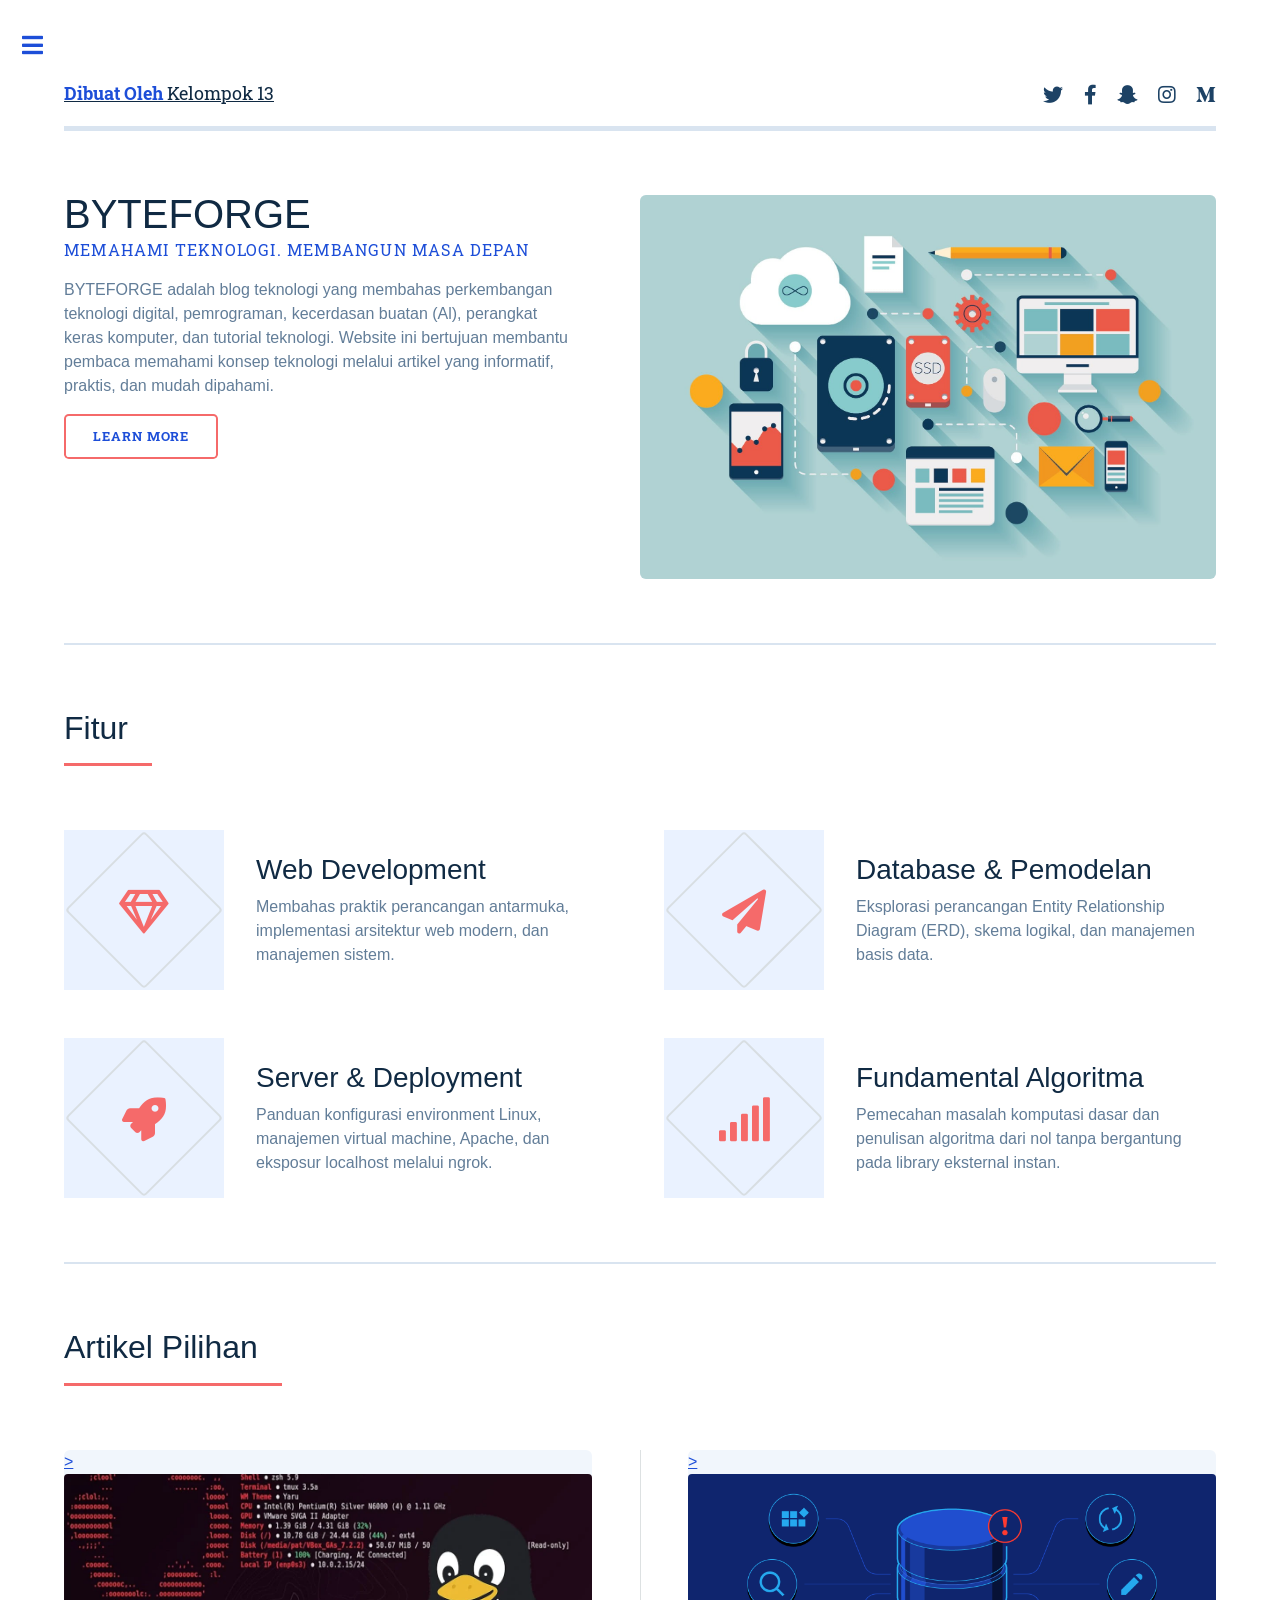
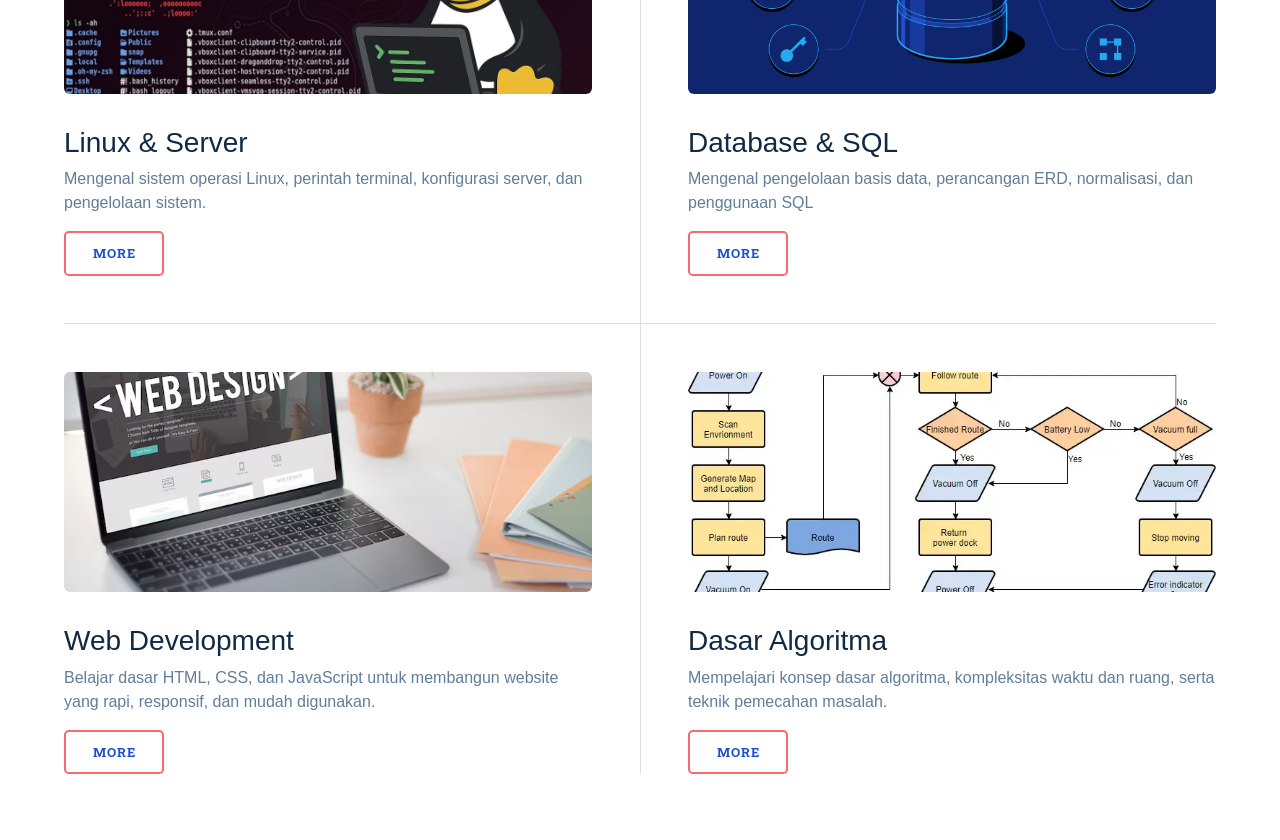
==== commit 1aa6563d: "warna css + color-custom.css" ====
--- a/index.html
+++ b/index.html
@@ -10,6 +10,7 @@
         <link rel="stylesheet" href="assets/css/main.css" />
         <link rel="stylesheet" href="css/styles.css" />
         <link rel="stylesheet" href="css/custom.css" />
+        <link rel="stylesheet" href="css/color-custom.css" />
     </head>
     <body class="is-preload">
         <!-- Wrapper -->
--- a/css/styles.css
+++ b/css/styles.css
@@ -1805,13 +1805,13 @@
 
 .table-primary {
   --bs-table-color: #000;
-  --bs-table-bg: #fde0d8;
-  --bs-table-border-color: #e4cac2;
-  --bs-table-striped-bg: #f0d5cd;
+  --bs-table-bg: #d8eefd;
+  --bs-table-border-color: #c2d4e4;
+  --bs-table-striped-bg: #cde0f0;
   --bs-table-striped-color: #000;
-  --bs-table-active-bg: #e4cac2;
+  --bs-table-active-bg: #c2d6e4;
   --bs-table-active-color: #000;
-  --bs-table-hover-bg: #eacfc8;
+  --bs-table-hover-bg: #c8deea;
   --bs-table-hover-color: #000;
   color: var(--bs-table-color);
   border-color: var(--bs-table-border-color);
@@ -2340,7 +2340,7 @@
   width: 1rem;
   height: 1rem;
   margin-top: -0.25rem;
-  background-color: #f4623a;
+  background-color: #1D4ED8;
   border: 0;
   border-radius: 1rem;
   -webkit-transition: background-color 0.15s ease-in-out, border-color 0.15s ease-in-out, box-shadow 0.15s ease-in-out;
@@ -2369,7 +2369,7 @@
 .form-range::-moz-range-thumb {
   width: 1rem;
   height: 1rem;
-  background-color: #f4623a;
+  background-color: #1D4ED8;
   border: 0;
   border-radius: 1rem;
   -moz-transition: background-color 0.15s ease-in-out, border-color 0.15s ease-in-out, box-shadow 0.15s ease-in-out;
--- a/css/custom.css
+++ b/css/custom.css
@@ -56,5 +56,5 @@
 }
 
 .modal-close:hover {
-    color: #f56a6a; /* Warna merah khas HTML5 UP saat di-hover */
+    color: #1D4ED8; /* Warna biru khas HTML5 UP saat di-hover */
 }
--- a/css/color-custom.css
+++ b/css/color-custom.css
@@ -0,0 +1,265 @@
+/*
+ * BYTEFORGE - BLUE COLOR THEME ONLY
+ * Palet warna: Navy, royal blue, dan cool white.
+ * File ini hanya mengubah warna, bukan ukuran, layout, font, atau posisi elemen.
+ * Tambahkan setelah stylesheet utama di setiap halaman HTML.
+ */
+
+:root {
+  --bf-navy: #102A43;
+  --bf-navy-soft: #1D4265;
+  --bf-blue: #2563EB;
+  --bf-blue-dark: #1D4ED8;
+  --bf-blue-light: #EAF2FF;
+  --bf-text: #243B53;
+  --bf-muted: #627D98;
+  --bf-white: #FFFFFF;
+  --bf-surface: #F1F6FC;
+  --bf-border: #D9E4F0;
+}
+
+/* Warna dasar website */
+body,
+#wrapper,
+#main,
+#main > .inner,
+#main > .inner > section,
+.posts article,
+.features article,
+.modal-content {
+  background-color: var(--bf-white);
+  color: var(--bf-text);
+}
+
+body,
+p,
+.posts article p,
+.features article .content p,
+#sidebar p,
+.mini-posts article p,
+.modal-content p {
+  color: var(--bf-muted);
+}
+
+/* Judul dan teks penting */
+h1, h2, h3, h4, h5, h6,
+#banner .content header h1,
+#header .logo,
+header.major h2,
+header.main h1,
+.features article .content h3,
+.posts article h3,
+.modal-content h2 {
+  color: var(--bf-navy);
+}
+
+/* Header atas dan ikon sosial */
+#header {
+  border-bottom-color: var(--bf-border);
+}
+
+#header .logo strong {
+  color: var(--bf-blue-dark);
+}
+
+#header .icons li a {
+  color: var(--bf-navy-soft);
+}
+
+#header .icons li a:hover {
+  color: var(--bf-blue);
+}
+
+/* Hero / banner */
+#banner .content header p {
+  color: var(--bf-blue-dark);
+}
+
+#banner .content > p {
+  color: var(--bf-muted);
+}
+
+#banner .image {
+  background-color: var(--bf-surface);
+  border-color: var(--bf-border);
+}
+
+/* Link */
+a {
+  color: var(--bf-blue-dark);
+}
+
+a:hover {
+  color: var(--bf-navy);
+}
+
+/* Tombol */
+.button,
+button,
+input[type="submit"],
+input[type="reset"],
+input[type="button"] {
+  color: var(--bf-blue-dark) !important;
+  background-color: transparent;
+  border-color: var(--bf-blue) !important;
+}
+
+.button:hover,
+button:hover,
+input[type="submit"]:hover,
+input[type="reset"]:hover,
+input[type="button"]:hover {
+  color: var(--bf-white) !important;
+  background-color: var(--bf-blue) !important;
+  border-color: var(--bf-blue) !important;
+}
+
+/* Garis dan judul section */
+#main > .inner > section {
+  border-top-color: var(--bf-border);
+}
+
+header.major h2 {
+  border-bottom-color: var(--bf-blue);
+}
+
+/* Kartu fitur */
+.features article {
+  background-color: var(--bf-white);
+  border-color: var(--bf-border);
+}
+
+.features article:hover {
+  border-color: var(--bf-blue);
+}
+
+.features article .icon {
+  color: var(--bf-blue);
+  background-color: var(--bf-blue-light);
+}
+
+/* Kartu artikel */
+.posts article {
+  background-color: var(--bf-white);
+  border-color: var(--bf-border);
+}
+
+.posts article:hover {
+  border-color: var(--bf-blue);
+}
+
+.posts article > .image {
+  background-color: var(--bf-surface);
+}
+
+/* Sidebar */
+#sidebar {
+  background-color: var(--bf-surface);
+  border-left-color: var(--bf-border);
+}
+
+#sidebar section {
+  border-top-color: var(--bf-border);
+}
+
+#sidebar header.major h2 {
+  color: var(--bf-navy);
+  border-bottom-color: var(--bf-blue);
+}
+
+#menu > ul > li {
+  border-top-color: var(--bf-border);
+}
+
+#menu > ul > li > a,
+#menu > ul > li > span {
+  color: var(--bf-navy-soft);
+}
+
+#menu > ul > li > a:hover,
+#menu > ul > li > span:hover {
+  color: var(--bf-blue-dark);
+}
+
+#menu ul ul li a {
+  color: var(--bf-muted);
+}
+
+/* Pencarian */
+#search input[type="text"] {
+  color: var(--bf-text);
+  background-color: var(--bf-white);
+  border-color: var(--bf-border);
+}
+
+#search input[type="text"]:focus {
+  border-color: var(--bf-blue);
+}
+
+/* Informasi tambahan */
+.mini-posts article {
+  border-bottom-color: var(--bf-border);
+}
+
+.mini-posts .image {
+  background-color: var(--bf-border);
+}
+
+/* Kontak */
+#sidebar .contact li {
+  color: var(--bf-muted);
+}
+
+#sidebar .contact li:before {
+  color: var(--bf-blue);
+}
+
+#sidebar .contact a {
+  color: var(--bf-navy-soft);
+}
+
+#sidebar .contact a:hover {
+  color: var(--bf-blue-dark);
+}
+
+/* Modal */
+.modal-overlay {
+  background-color: rgba(12, 31, 54, 0.74);
+}
+
+.modal-content {
+  background-color: var(--bf-white);
+  border-color: var(--bf-border);
+}
+
+.modal-close {
+  color: var(--bf-muted);
+}
+
+.modal-close:hover {
+  color: var(--bf-blue-dark);
+  background-color: var(--bf-blue-light);
+}
+
+/* Input umum */
+input[type="text"],
+input[type="email"],
+input[type="password"],
+textarea,
+select {
+  color: var(--bf-text);
+  background-color: var(--bf-white);
+  border-color: var(--bf-border);
+}
+
+input:focus,
+textarea:focus,
+select:focus {
+  border-color: var(--bf-blue) !important;
+}
+
+/* Highlight teks */
+::selection {
+  color: var(--bf-white);
+  background-color: var(--bf-blue);
+}
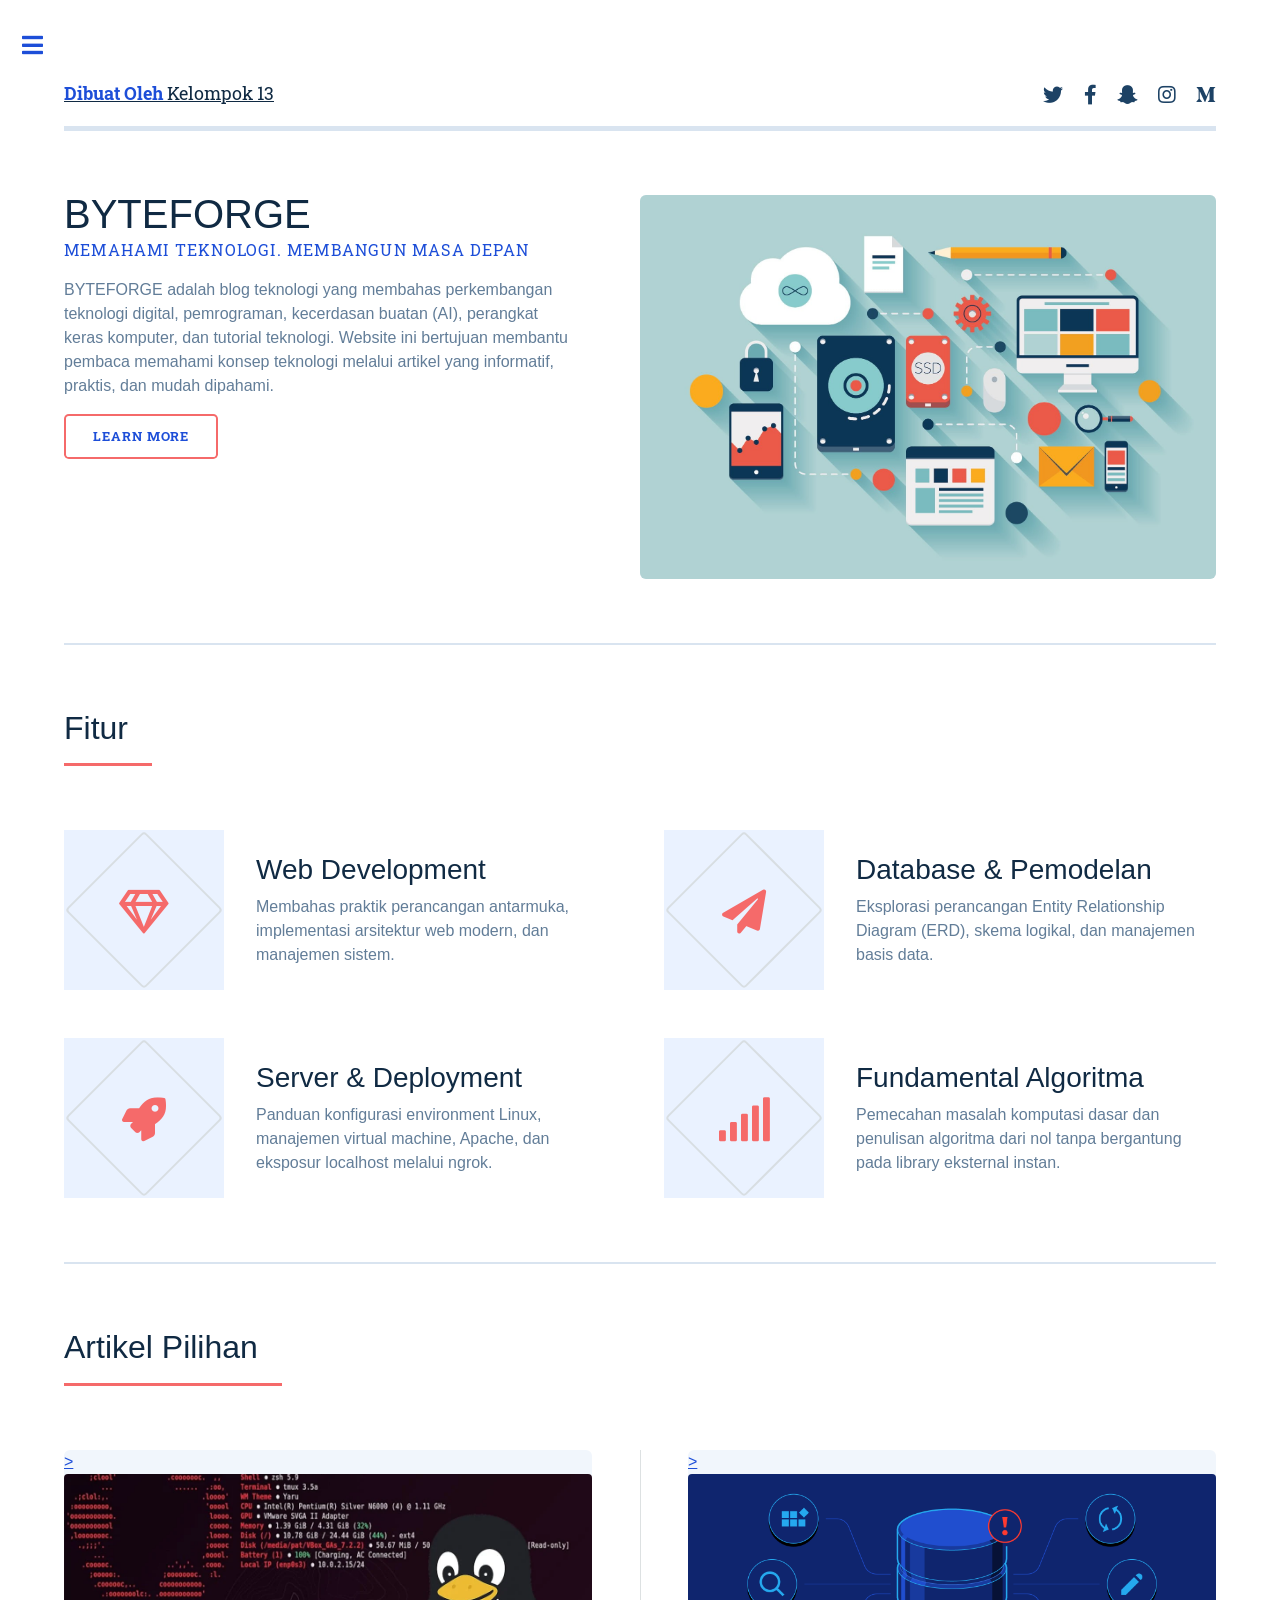
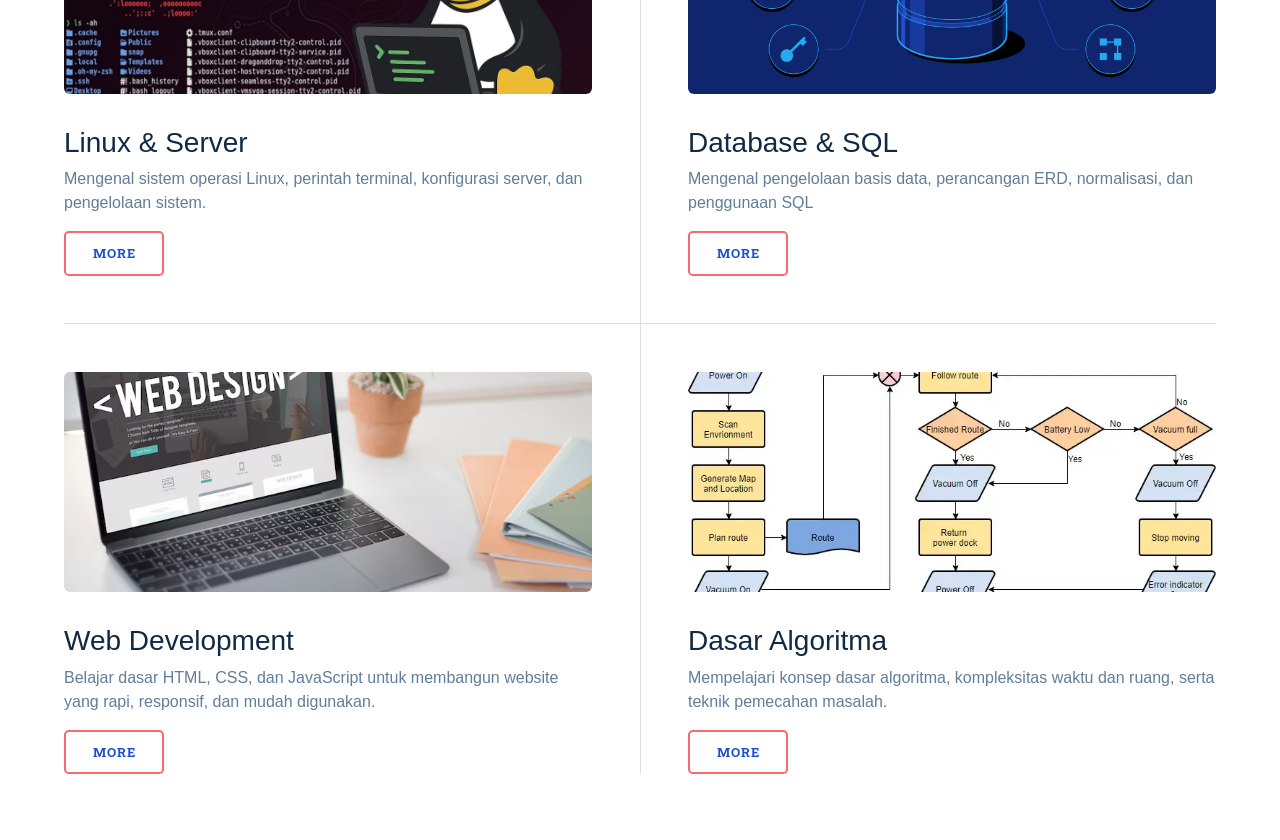
==== commit f508b51d: "update" ====
--- a/index.html
+++ b/index.html
@@ -64,7 +64,7 @@
                             <p>
                                 BYTEFORGE adalah blog teknologi yang membahas
                                 perkembangan teknologi digital, pemrograman,
-                                kecerdasan buatan (Al), perangkat keras
+                                kecerdasan buatan (AI), perangkat keras
                                 komputer, dan tutorial teknologi. Website ini
                                 bertujuan membantu pembaca memahami konsep
                                 teknologi melalui artikel yang informatif,
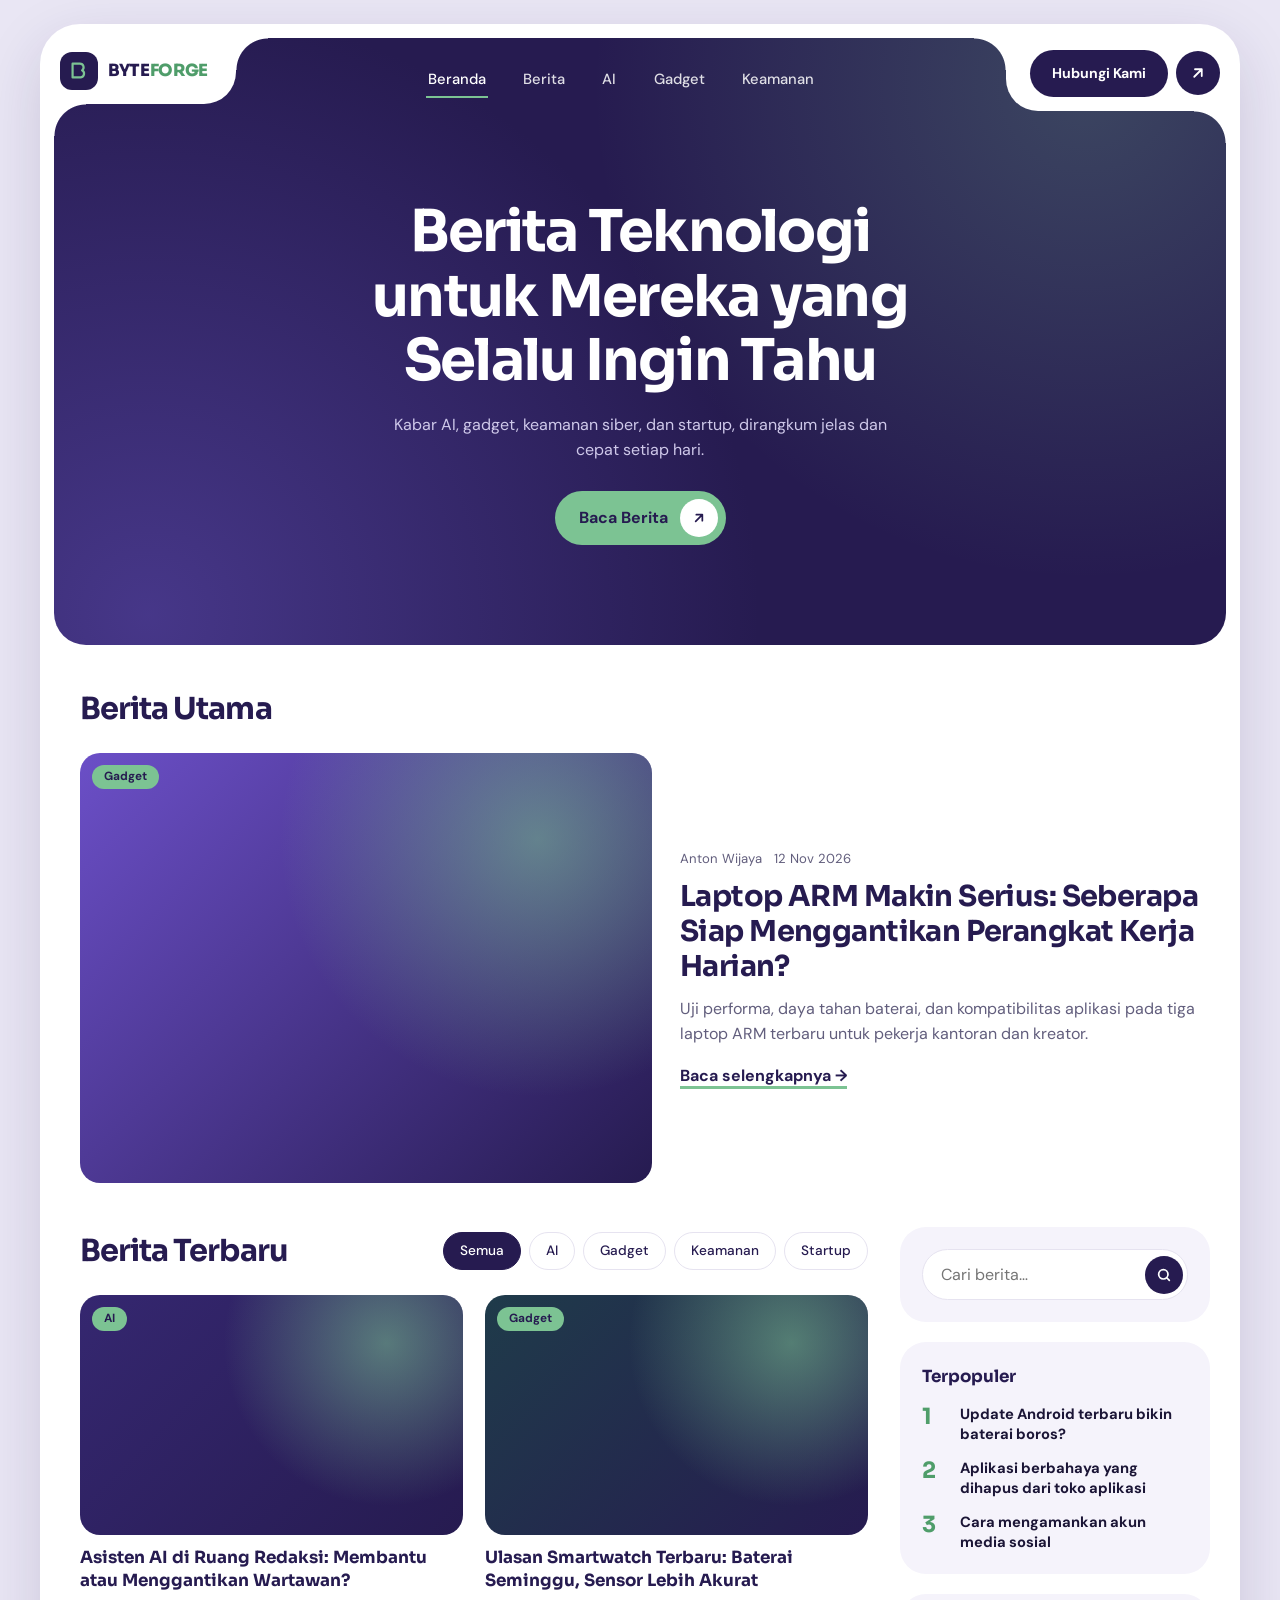
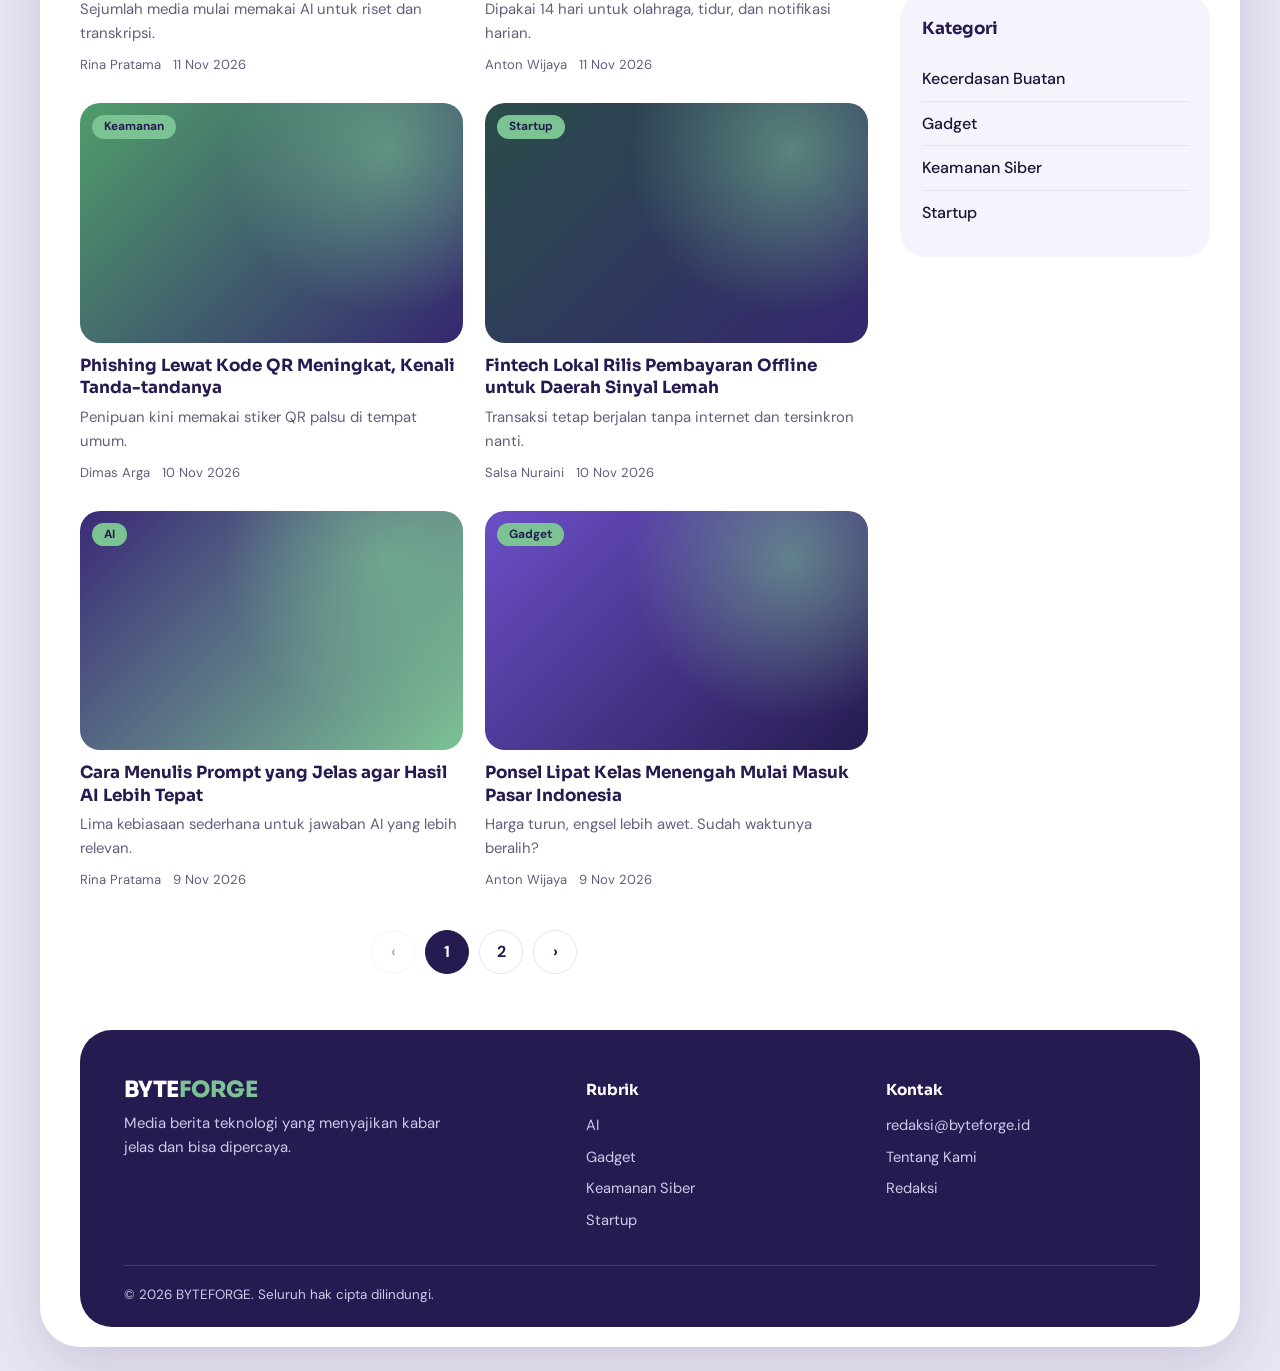
==== commit 217f0e7a: "project baru" ====
--- a/index.html
+++ b/index.html
@@ -1,460 +1,174 @@
-<!doctype html>
-<html>
-    <head>
-        <title>Di Buat Oleh Kelompok 13</title>
-        <meta charset="utf-8" />
-        <meta
-            name="viewport"
-            content="width=device-width, initial-scale=1, user-scalable=no"
-        />
-        <link rel="stylesheet" href="assets/css/main.css" />
-        <link rel="stylesheet" href="css/styles.css" />
-        <link rel="stylesheet" href="css/custom.css" />
-        <link rel="stylesheet" href="css/color-custom.css" />
-    </head>
-    <body class="is-preload">
-        <!-- Wrapper -->
-        <div id="wrapper">
-            <!-- Main -->
-            <div id="main">
-                <div class="inner">
-                    <!-- Header -->
-                    <header id="header">
-                        <a href="index.html" class="logo"
-                            ><strong>Dibuat Oleh </strong>Kelompok 13</a
-                        >
-                        <ul class="icons">
-                            <li>
-                                <a href="#" class="icon brands fa-twitter"
-                                    ><span class="label">Twitter</span></a
-                                >
-                            </li>
-                            <li>
-                                <a href="#" class="icon brands fa-facebook-f"
-                                    ><span class="label">Facebook</span></a
-                                >
-                            </li>
-                            <li>
-                                <a
-                                    href="#"
-                                    class="icon brands fa-snapchat-ghost"
-                                    ><span class="label">Snapchat</span></a
-                                >
-                            </li>
-                            <li>
-                                <a href="#" class="icon brands fa-instagram"
-                                    ><span class="label">Instagram</span></a
-                                >
-                            </li>
-                            <li>
-                                <a href="#" class="icon brands fa-medium-m"
-                                    ><span class="label">Medium</span></a
-                                >
-                            </li>
-                        </ul>
-                    </header>
-
-                    <!-- Banner -->
-                    <section id="banner">
-                        <div class="content">
-                            <header>
-                                <h1>BYTEFORGE<br /></h1>
-                                <p>Memahami Teknologi. Membangun Masa Depan</p>
-                            </header>
-                            <p>
-                                BYTEFORGE adalah blog teknologi yang membahas
-                                perkembangan teknologi digital, pemrograman,
-                                kecerdasan buatan (AI), perangkat keras
-                                komputer, dan tutorial teknologi. Website ini
-                                bertujuan membantu pembaca memahami konsep
-                                teknologi melalui artikel yang informatif,
-                                praktis, dan mudah dipahami.
-                            </p>
-                            <ul class="actions">
-                                <li>
-                                    <a
-                                        href="javascript:void(0)"
-                                        class="button big"
-                                        onclick="
-                                            openModal(
-                                                'Tentang BYTEFORGE',
-                                                'BYTEFORGE adalah blog teknologi yang membahas perkembangan teknologi digital, pemrograman, kecerdasan buatan, hingga konfigurasi server Ubuntu secara praktis. BYTEFORGE adalah blog teknologi yang membahas perkembangan teknologi digital, pemrograman, kecerdasan buatan (Al), perangkat keras komputer, dan tutorial teknologi. Website ini bertujuan membantu pembaca memahami konsep teknologi melalui artikel yang informatif, praktis, dan mudah dipahami.',
-                                            )
-                                        "
-                                        >LEARN MORE</a
-                                    >
-                                </li>
-                            </ul>
-                        </div>
-                        <span class="image object">
-                            <img
-                                src="/images/Modern-Web-Design-Trends.jpg"
-                                alt=""
-                            />
-                        </span>
-                    </section>
-
-                    <!-- Section -->
-                    <section>
-                        <header class="major">
-                            <h2>Fitur</h2>
-                        </header>
-                        <div class="features">
-                            <article>
-                                <span class="icon fa-gem"></span>
-                                <div class="content">
-                                    <h3>Web Development</h3>
-                                    <p>
-                                        Membahas praktik perancangan antarmuka,
-                                        implementasi arsitektur web modern, dan
-                                        manajemen sistem.
-                                    </p>
-                                </div>
-                            </article>
-                            <article>
-                                <span class="icon solid fa-paper-plane"></span>
-                                <div class="content">
-                                    <h3>Database & Pemodelan</h3>
-                                    <p>
-                                        Eksplorasi perancangan Entity
-                                        Relationship Diagram (ERD), skema
-                                        logikal, dan manajemen basis data.
-                                    </p>
-                                </div>
-                            </article>
-                            <article>
-                                <span class="icon solid fa-rocket"></span>
-                                <div class="content">
-                                    <h3>Server & Deployment</h3>
-                                    <p>
-                                        Panduan konfigurasi environment Linux,
-                                        manajemen virtual machine, Apache, dan
-                                        eksposur localhost melalui ngrok.
-                                    </p>
-                                </div>
-                            </article>
-                            <article>
-                                <span class="icon solid fa-signal"></span>
-                                <div class="content">
-                                    <h3>Fundamental Algoritma</h3>
-                                    <p>
-                                        Pemecahan masalah komputasi dasar dan
-                                        penulisan algoritma dari nol tanpa
-                                        bergantung pada library eksternal
-                                        instan.
-                                    </p>
-                                </div>
-                            </article>
-                        </div>
-                    </section>
-
-                    <!-- Section -->
-                    <section>
-                        <header class="major">
-                            <!-- ALI EDIT  -->
-                            <h2>Artikel Pilihan</h2>
-                        </header>
-                        <div class="posts">
-                            <article>
-                                <a
-                                    href="javascript:void(0)"
-                                    class="image"
-                                    onclick="
-                                        openModal(
-                                            'Linux & Server',
-                                            'Mengenal sistem operasi Linux, perintah terminal, konfigurasi server, dan pengelolaan sistem.',
-                                            'images/terminal.webp',
-                                        )
-                                    "
-                                >
-                                    ><img src="/images/terminal.webp" alt=""
-                                /></a>
-                                <h3>Linux & Server</h3>
-                                <p>
-                                    Mengenal sistem operasi Linux, perintah
-                                    terminal, konfigurasi server, dan
-                                    pengelolaan sistem.
-                                </p>
-                                <ul class="actions">
-                                    <li>
-                                        <a
-                                            href="javascript:void(0)"
-                                            class="button"
-                                            onclick="
-                                                openModal(
-                                                    'Linux & Server',
-                                                    'Pembahasan lengkap mengenai manajemen Ubuntu Server, perintah dasar terminal Linux, konfigurasi Apache web server, dan remote SSH menggunakan PuTTY.',
-                                                )
-                                            "
-                                            >MORE</a
-                                        >
-                                    </li>
-                                </ul>
-                            </article>
-                            <article>
-                                <a
-                                    href="javascript:void(0)"
-                                    class="image"
-                                    onclick="
-                                        openModal(
-                                            'Database & SQL',
-                                            'Materi praktis perancangan basis data relasional, pemodelan ERD, normalisasi tabel, serta eksekusi query DDL dan DML di MySQL/Oracle.',
-                                            'images/database.png',
-                                        )
-                                    "
-                                >
-                                    ><img src="/images/database.png" alt=""
-                                /></a>
-                                <h3>Database & SQL</h3>
-                                <p>
-                                    Mengenal pengelolaan basis data, perancangan
-                                    ERD, normalisasi, dan penggunaan SQL
-                                </p>
-                                <ul class="actions">
-                                    <li>
-                                        <a
-                                            href="javascript:void(0)"
-                                            class="button"
-                                            onclick="
-                                                openModal(
-                                                    'Database & SQL',
-                                                    'Materi praktis perancangan basis data relasional, pemodelan ERD, normalisasi tabel, serta eksekusi query DDL dan DML di MySQL/Oracle.',
-                                                )
-                                            "
-                                            >MORE</a
-                                        >
-                                    </li>
-                                </ul>
-                            </article>
-                            <article>
-                                <a href="javascript:void(0)" class="image"
-                                    ><img src="/images/desain.avif" alt=""
-                                /></a>
-                                <h3>Web Development</h3>
-                                <p>
-                                    Belajar dasar HTML, CSS, dan JavaScript
-                                    untuk membangun website yang rapi,
-                                    responsif, dan mudah digunakan.
-                                </p>
-                                <ul class="actions">
-                                    <li>
-                                        <a
-                                            href="javascript:void(0)"
-                                            class="button"
-                                            onclick="
-                                                openModal(
-                                                    'Web Development',
-                                                    'Pembahasan lengkap mengenai pengembangan website menggunakan HTML, CSS, dan JavaScript, termasuk desain responsif dan optimasi kinerja.',
-                                                )
-                                            "
-                                            >MORE</a
-                                        >
-                                    </li>
-                                </ul>
-                            </article>
-                            <article>
-                                <a href="javascript:void(0)" class="image"
-                                    ><img src="/images/flowchart.webp" alt=""
-                                /></a>
-                                <h3>Dasar Algoritma</h3>
-                                <p>
-                                    Mempelajari konsep dasar algoritma,
-                                    kompleksitas waktu dan ruang, serta teknik
-                                    pemecahan masalah.
-                                </p>
-                                <ul class="actions">
-                                    <li>
-                                        <a
-                                            href="javascript:void(0)"
-                                            class="button"
-                                            onclick="
-                                                openModal(
-                                                    'Dasar Algoritma',
-                                                    'Pembahasan lengkap mengenai konsep dasar algoritma, kompleksitas waktu dan ruang, serta teknik pemecahan masalah.',
-                                                )
-                                            "
-                                            >MORE</a
-                                        >
-                                    </li>
-                                </ul>
-                            </article>
-                        </div>
-                    </section>
-                </div>
-            </div>
-
-            <!-- Sidebar -->
-            <div id="sidebar">
-                <div class="inner">
-                    <!-- Search -->
-                    <section id="search" class="alt">
-                        <form method="post" action="#">
-                            <input
-                                type="text"
-                                name="query"
-                                id="query"
-                                placeholder="Search"
-                            />
-                        </form>
-                    </section>
-
-                    <!-- Menu -->
-                    <nav id="menu">
-                        <header class="major">
-                            <h2>Menu</h2>
-                        </header>
-                        <ul>
-                            <li><a href="index.html">Beranda</a></li>
-                            <li>
-                                <a href="Artikel-Terkini.html"
-                                    >Artikel Terkini</a
-                                >
-                            </li>
-                            <li>
-                                <a href="Catatan-Developer.html"
-                                    >Catatan Developer</a
-                                >
-                            </li>
-                            <li>
-                                <span class="opener">Kategori Topik</span>
-                                <ul>
-                                    <li><a href="#">Web Development</a></li>
-                                    <li><a href="#">Administrasi Server</a></li>
-                                    <li>
-                                        <a href="#"
-                                            >Struktur Data & Algoritma</a
-                                        >
-                                    </li>
-                                </ul>
-                            </li>
-                        </ul>
-                    </nav>
-
-                    <!-- Section -->
-                    <section>
-                        <header class="major">
-                            <h2>Informasi Tambahan</h2>
-                        </header>
-                        <div class="mini-posts">
-                            <article>
-                                <a href="#" class="image"
-                                    ><img
-                                        src="/images/Modern-Web-Design-Trends.jpg"
-                                        alt=""
-                                /></a>
-                                <p>Desripsinya nanti</p>
-                            </article>
-                            <article>
-                                <a href="#" class="image"
-                                    ><img
-                                        src="/images/Modern-Web-Design-Trends.jpg"
-                                        alt=""
-                                /></a>
-                                <p>Deskripsinya nanti</p>
-                            </article>
-                            <article>
-                                <a href="#" class="image"
-                                    ><img
-                                        src="/images/Modern-Web-Design-Trends.jpg"
-                                        alt=""
-                                /></a>
-                                <p>Deskripsinya nanti</p>
-                            </article>
-                        </div>
-                        <ul class="actions">
-                            <li><a href="#" class="button">More</a></li>
-                        </ul>
-                    </section>
-
-                    <!-- Section -->
-                    <section>
-                        <header class="major">
-                            <h2>Hubungi Saya</h2>
-                        </header>
-                        <p>
-                            Tertarik untuk berkolaborasi dalam proyek web,
-                            diskusi seputar dunia IT, atau sekadar bertukar
-                            pikiran? Jangan ragu buat sapa atau hubungi aku
-                            lewat kontak di bawah ini!.
-                        </p>
-                        <ul class="contact">
-                            <li class="icon solid fa-envelope">
-                                <a href="#">2515061033@student.unila.ac.id</a>
-                            </li>
-                            <li class="icon solid fa-phone">(000) 000-0000</li>
-                            <li class="icon solid fa-home">
-                                Jl. Cemara Indah No. 01<br />
-                                Kampung Baru, bandar Lampung
-                            </li>
-                        </ul>
-                    </section>
-                </div>
-            </div>
-        </div>
-
-        <!-- Scripts -->
-        <script src="assets/js/jquery.min.js"></script>
-        <script src="assets/js/browser.min.js"></script>
-        <script src="assets/js/breakpoints.min.js"></script>
-        <script src="assets/js/util.js"></script>
-        <script src="assets/js/main.js"></script>
-        <!-- Modal Pop-Up Interaktif -->
-        <div id="customModal" class="modal-overlay">
-            <div class="modal-content">
-                <span class="modal-close" onclick="closeModal()">&times;</span>
-                <h2 id="modalTitle">Judul Modal</h2>
-                <div id="modalBody">
-                    <img
-                        id="modalImage"
-                        src=""
-                        alt="Preview Gambar"
-                        style="
-                            width: 100%;
-                            max-height: 350px;
-                            object-fit: cover;
-                            border-radius: 6px;
-                            margin-bottom: 15px;
-                            display: none;
-                        "
-                    />
-                    <p id="modalText">
-                        Isi informasi detail akan tampil di sini...
-                    </p>
-                </div>
-                <p id="modalText">
-                    Isi informasi detail akan tampil di sini...
-                </p>
-            </div>
-        </div>
-
-        <script>
-            function openModal(title, text, imgSrc = "") {
-                document.getElementById("modalTitle").innerText = title;
-                document.getElementById("modalText").innerText = text;
-
-                const imgElement = document.getElementById("modalImage");
-                if (imgSrc) {
-                    imgElement.src = imgSrc;
-                    imgElement.style.display = "block";
-                } else {
-                    imgElement.style.display = "none";
-                }
-
-                document.getElementById("customModal").style.display = "flex";
-            }
-
-            // Fungsi menutup modal saat tombol (X) diklik
-            function closeModal() {
-                document.getElementById("customModal").style.display = "none";
-            }
-
-            // Fungsi menutup modal saat klik area latar belakang gelap di luar kotak
-            window.onclick = function (event) {
-                const modal = document.getElementById("customModal");
-                if (event.target === modal) {
-                    closeModal();
-                }
-            };
-        </script>
-    </body>
-</html>
+<!DOCTYPE html>
+<html lang="id">
+<head>
+<meta charset="UTF-8">
+<meta name="viewport" content="width=device-width, initial-scale=1">
+<title>BYTEFORGE – Berita Teknologi Terkini</title>
+<meta name="description" content="BYTEFORGE: berita teknologi, gadget, AI, keamanan siber, dan startup.">
+<link href="https://fonts.googleapis.com/css2?family=Sora:wght@600;700;800&family=DM+Sans:wght@400;500;700&display=swap" rel="stylesheet">
+<link rel="stylesheet" href="style.css">
+</head>
+<body>
+<div class="frame">
+
+<!-- ========== 1. HEADER + HERO ========== -->
+<section class="hero">
+  <header class="topbar">
+    <a href="#" class="logo-notch" aria-label="BYTEFORGE beranda">
+      <span class="logo-mark"><svg width="22" height="22" viewBox="0 0 24 24" fill="none" aria-hidden="true"><path d="M5 4h8a4 4 0 0 1 2.4 7.2A4.2 4.2 0 0 1 14 19H5V4Z" stroke="#7CC393" stroke-width="2.4" stroke-linejoin="round"/></svg></span>
+      <span class="logo-text">BYTE<span>FORGE</span></span>
+    </a>
+
+    <nav class="nav" id="nav" aria-label="Menu utama">
+      <a href="#" class="on">Beranda</a>
+      <a href="#berita" data-go="all">Berita</a>
+      <a href="#berita" data-go="AI">AI</a>
+      <a href="#berita" data-go="Gadget">Gadget</a>
+      <a href="#berita" data-go="Keamanan">Keamanan</a>
+    </nav>
+
+    <div class="cta-notch">
+      <a href="#kontak" class="pill">Hubungi Kami</a>
+      <button type="button" class="circle menu-btn" id="menuBtn" aria-label="Buka menu" aria-expanded="false" aria-controls="nav"><svg width="20" height="20" viewBox="0 0 24 24" fill="none" stroke="currentColor" stroke-width="2.4" stroke-linecap="round" aria-hidden="true"><path d="M4 7h16M4 12h16M4 17h16"/></svg></button>
+      <a href="#kontak" class="circle" aria-label="Hubungi kami"><svg width="18" height="18" viewBox="0 0 24 24" fill="none" stroke="currentColor" stroke-width="2.4" stroke-linecap="round" stroke-linejoin="round" aria-hidden="true"><path d="M7 17 17 7M8 7h9v9"/></svg></a>
+    </div>
+  </header>
+
+  <div class="hero-body">
+    <h1>Berita Teknologi untuk Mereka yang Selalu Ingin Tahu</h1>
+    <p class="sub">Kabar AI, gadget, keamanan siber, dan startup, dirangkum jelas dan cepat setiap hari.</p>
+    <a href="#berita" class="btn-green">Baca Berita <i><svg width="16" height="16" viewBox="0 0 24 24" fill="none" stroke="#261B50" stroke-width="2.6" stroke-linecap="round" stroke-linejoin="round" aria-hidden="true"><path d="M7 17 17 7M8 7h9v9"/></svg></i></a>
+  </div>
+</section>
+
+<div class="wrap">
+  <main id="berita">
+
+    <!-- ========== 2. BERITA UTAMA ========== -->
+    <div class="sec-head"><h2>Berita Utama</h2></div>
+    <article class="featured">
+      <a href="#" class="thumb t4" aria-label="Baca berita utama"><span class="tag">Gadget</span></a>
+      <div>
+        <div class="meta"><span>Anton Wijaya</span><span>12 Nov 2026</span></div>
+        <h3><a href="#">Laptop ARM Makin Serius: Seberapa Siap Menggantikan Perangkat Kerja Harian?</a></h3>
+        <p>Uji performa, daya tahan baterai, dan kompatibilitas aplikasi pada tiga laptop ARM terbaru untuk pekerja kantoran dan kreator.</p>
+        <a href="#" class="read">Baca selengkapnya →</a>
+      </div>
+    </article>
+
+    <div class="layout">
+      <!-- ========== 3. BERITA TERBARU ========== -->
+      <section aria-label="Berita terbaru">
+        <div class="sec-head" id="terbaru">
+          <h2>Berita Terbaru</h2>
+          <div class="chips" role="group" aria-label="Filter kategori">
+            <button type="button" class="chip on" data-cat="all">Semua</button>
+            <button type="button" class="chip" data-cat="AI">AI</button>
+            <button type="button" class="chip" data-cat="Gadget">Gadget</button>
+            <button type="button" class="chip" data-cat="Keamanan">Keamanan</button>
+            <button type="button" class="chip" data-cat="Startup">Startup</button>
+          </div>
+        </div>
+
+        <div class="grid" id="grid">
+          <article class="card" data-cat="AI"><a href="#" class="thumb"><span class="tag">AI</span></a>
+            <h3><a href="#">Asisten AI di Ruang Redaksi: Membantu atau Menggantikan Wartawan?</a></h3>
+            <p>Sejumlah media mulai memakai AI untuk riset dan transkripsi.</p>
+            <div class="meta"><span>Rina Pratama</span><span>11 Nov 2026</span></div></article>
+
+          <article class="card" data-cat="Gadget"><a href="#" class="thumb t2"><span class="tag">Gadget</span></a>
+            <h3><a href="#">Ulasan Smartwatch Terbaru: Baterai Seminggu, Sensor Lebih Akurat</a></h3>
+            <p>Dipakai 14 hari untuk olahraga, tidur, dan notifikasi harian.</p>
+            <div class="meta"><span>Anton Wijaya</span><span>11 Nov 2026</span></div></article>
+
+          <article class="card" data-cat="Keamanan"><a href="#" class="thumb t3"><span class="tag">Keamanan</span></a>
+            <h3><a href="#">Phishing Lewat Kode QR Meningkat, Kenali Tanda-tandanya</a></h3>
+            <p>Penipuan kini memakai stiker QR palsu di tempat umum.</p>
+            <div class="meta"><span>Dimas Arga</span><span>10 Nov 2026</span></div></article>
+
+          <article class="card" data-cat="Startup"><a href="#" class="thumb t5"><span class="tag">Startup</span></a>
+            <h3><a href="#">Fintech Lokal Rilis Pembayaran Offline untuk Daerah Sinyal Lemah</a></h3>
+            <p>Transaksi tetap berjalan tanpa internet dan tersinkron nanti.</p>
+            <div class="meta"><span>Salsa Nuraini</span><span>10 Nov 2026</span></div></article>
+
+          <article class="card" data-cat="AI"><a href="#" class="thumb t6"><span class="tag">AI</span></a>
+            <h3><a href="#">Cara Menulis Prompt yang Jelas agar Hasil AI Lebih Tepat</a></h3>
+            <p>Lima kebiasaan sederhana untuk jawaban AI yang lebih relevan.</p>
+            <div class="meta"><span>Rina Pratama</span><span>9 Nov 2026</span></div></article>
+
+          <article class="card" data-cat="Gadget"><a href="#" class="thumb t4"><span class="tag">Gadget</span></a>
+            <h3><a href="#">Ponsel Lipat Kelas Menengah Mulai Masuk Pasar Indonesia</a></h3>
+            <p>Harga turun, engsel lebih awet. Sudah waktunya beralih?</p>
+            <div class="meta"><span>Anton Wijaya</span><span>9 Nov 2026</span></div></article>
+
+          <article class="card" data-cat="Keamanan"><a href="#" class="thumb t5"><span class="tag">Keamanan</span></a>
+            <h3><a href="#">Passkey vs Kata Sandi: Mana yang Lebih Aman untuk Akun Harian?</a></h3>
+            <p>Penjelasan sederhana cara kerja passkey dan cara mengaktifkannya.</p>
+            <div class="meta"><span>Dimas Arga</span><span>8 Nov 2026</span></div></article>
+
+          <article class="card" data-cat="Startup"><a href="#" class="thumb t3"><span class="tag">Startup</span></a>
+            <h3><a href="#">Startup Edtech Gandeng Sekolah Daerah untuk Kelas Berbasis AI</a></h3>
+            <p>Program percontohan di tiga provinsi menguji belajar adaptif.</p>
+            <div class="meta"><span>Salsa Nuraini</span><span>7 Nov 2026</span></div></article>
+
+          <article class="card" data-cat="AI"><a href="#" class="thumb t2"><span class="tag">AI</span></a>
+            <h3><a href="#">Chip AI di Laptop: Fitur Nyata atau Sekadar Label?</a></h3>
+            <p>Kami menguji manfaat chip AI untuk pekerjaan sehari-hari.</p>
+            <div class="meta"><span>Rina Pratama</span><span>7 Nov 2026</span></div></article>
+        </div>
+        <p class="empty" id="empty" hidden>Tidak ada berita yang cocok.</p>
+
+        <!-- Pagination: tombolnya dibuat otomatis oleh script.js -->
+        <nav class="pager" id="pager" aria-label="Halaman berita"></nav>
+      </section>
+
+      <!-- ========== 4. SIDEBAR ========== -->
+      <aside aria-label="Sidebar">
+        <div class="box">
+          <form class="search" role="search" id="searchForm">
+            <label for="q" class="sr-only">Cari berita</label>
+            <input type="search" id="q" placeholder="Cari berita…" autocomplete="off">
+            <button type="submit" class="circle" aria-label="Cari"><svg width="16" height="16" viewBox="0 0 24 24" fill="none" stroke="currentColor" stroke-width="2.6" stroke-linecap="round" aria-hidden="true"><circle cx="11" cy="11" r="7"/><path d="m20 20-3.5-3.5"/></svg></button>
+          </form>
+        </div>
+
+        <div class="box">
+          <h3>Terpopuler</h3>
+          <ol class="pop">
+            <li><strong>1</strong><a href="#">Update Android terbaru bikin baterai boros?</a></li>
+            <li><strong>2</strong><a href="#">Aplikasi berbahaya yang dihapus dari toko aplikasi</a></li>
+            <li><strong>3</strong><a href="#">Cara mengamankan akun media sosial</a></li>
+          </ol>
+        </div>
+
+        <div class="box">
+          <h3>Kategori</h3>
+          <ul class="cats">
+            <li><a href="#berita" data-go="AI">Kecerdasan Buatan</a></li>
+            <li><a href="#berita" data-go="Gadget">Gadget</a></li>
+            <li><a href="#berita" data-go="Keamanan">Keamanan Siber</a></li>
+            <li><a href="#berita" data-go="Startup">Startup</a></li>
+          </ul>
+        </div>
+      </aside>
+    </div>
+  </main>
+
+  <!-- ========== 5. FOOTER ========== -->
+  <footer id="kontak">
+    <div class="fgrid">
+      <div>
+        <div class="logo-text">BYTE<span>FORGE</span></div>
+        <p class="about">Media berita teknologi yang menyajikan kabar jelas dan bisa dipercaya.</p>
+      </div>
+      <div><h4>Rubrik</h4><ul><li><a href="#">AI</a></li><li><a href="#">Gadget</a></li><li><a href="#">Keamanan Siber</a></li><li><a href="#">Startup</a></li></ul></div>
+      <div><h4>Kontak</h4><ul><li>redaksi@byteforge.id</li><li><a href="#">Tentang Kami</a></li><li><a href="#">Redaksi</a></li></ul></div>
+    </div>
+    <div class="copy">© <span id="yr">2026</span> BYTEFORGE. Seluruh hak cipta dilindungi.</div>
+  </footer>
+</div>
+</div>
+
+<script src="script.js"></script>
+</body>
+</html>
--- a/style.css
+++ b/style.css
@@ -0,0 +1,170 @@
+/* =========================================================
+   BYTEFORGE – style.css (versi sederhana)
+   1. Warna & reset   2. Header + Hero   3. Berita Utama
+   4. Berita Terbaru  5. Sidebar         6. Footer   7. Responsif
+   ========================================================= */
+
+/* ---------- 1. Warna & reset ---------- */
+:root{
+  --purple:#261B50;      /* warna utama */
+  --purple-2:#352770;
+  --green:#7CC393;       /* warna aksen */
+  --green-d:#4f9d6a;
+  --ink:#1b1536; --muted:#625e7d; --line:#e6e3f0; --tint:#f5f3fb; --bg:#e9e6f4;
+  --r:32px;              /* radius besar */
+  --display:'Sora',system-ui,sans-serif;
+  --body:'DM Sans',system-ui,sans-serif;
+}
+*,*::before,*::after{box-sizing:border-box;margin:0;padding:0}
+html{scroll-behavior:smooth}
+body{font-family:var(--body);color:var(--ink);background:var(--bg);line-height:1.6;padding:clamp(8px,2vw,24px);overflow-x:hidden}
+a{color:inherit;text-decoration:none}
+svg{display:block;max-width:100%}
+button,input{font:inherit;color:inherit}
+button{cursor:pointer}
+ul,ol{list-style:none}
+:focus-visible{outline:3px solid var(--green);outline-offset:2px}
+.sr-only{position:absolute;width:1px;height:1px;overflow:hidden;clip:rect(0 0 0 0);white-space:nowrap}
+
+.frame{max-width:1200px;margin:0 auto;background:#fff;border-radius:40px;padding:14px;box-shadow:0 20px 60px rgba(38,27,80,.15)}
+.wrap{padding:0 clamp(6px,2vw,28px)}
+
+/* elemen yang dipakai ulang */
+.thumb{display:block;position:relative;overflow:hidden;border-radius:20px;aspect-ratio:16/10;background:linear-gradient(135deg,var(--purple-2),var(--purple))}
+.thumb::after{content:"";position:absolute;inset:0;background:radial-gradient(circle at 80% 20%,rgba(124,195,147,.55),transparent 45%)}
+.t2{background:linear-gradient(135deg,#1f3b4a,var(--purple))}
+.t3{background:linear-gradient(135deg,var(--green-d),var(--purple-2))}
+.t4{background:linear-gradient(135deg,#6b4fc7,#261B50)}
+.t5{background:linear-gradient(135deg,#2a4d49,#352770)}
+.t6{background:linear-gradient(135deg,#3b2a78,#7CC393)}
+.tag{position:absolute;left:12px;top:12px;z-index:2;background:var(--green);color:var(--purple);font-weight:700;font-size:.74rem;line-height:1;padding:6px 12px;border-radius:99px}
+.meta{display:flex;flex-wrap:wrap;gap:4px 12px;font-size:.82rem;color:var(--muted)}
+.circle{width:44px;height:44px;flex:none;border-radius:50%;background:var(--purple);color:#fff;display:grid;place-items:center;border:0;transition:.2s}
+.circle:hover{background:var(--green);color:var(--purple)}
+
+/* ---------- 2. Header + Hero ---------- */
+.hero{position:relative;color:#fff;background:var(--purple);border-radius:var(--r);
+  background-image:radial-gradient(circle at 88% 8%,rgba(124,195,147,.25),transparent 42%),radial-gradient(circle at 8% 95%,rgba(74,58,143,.9),transparent 50%)}
+.topbar{position:relative;z-index:5;display:grid;grid-template-columns:auto minmax(0,1fr) auto;align-items:start;gap:8px}
+
+/* kotak putih (notch) untuk logo dan tombol */
+.logo-notch,.cta-notch{position:relative;background:#fff}
+.logo-notch{display:flex;align-items:center;gap:10px;padding:14px 28px 14px 6px;border-bottom-right-radius:var(--r);color:var(--purple)}
+.cta-notch{display:flex;align-items:center;gap:8px;padding:12px 6px 14px 24px;border-bottom-left-radius:var(--r)}
+/* lengkung halus di pertemuan notch dan panel ungu */
+.logo-notch::before,.logo-notch::after,.cta-notch::before,.cta-notch::after{
+  content:"";position:absolute;width:var(--r);height:var(--r);pointer-events:none;
+  background:radial-gradient(circle at 100% 100%,transparent calc(var(--r) - 1px),#fff var(--r))}
+.logo-notch::before{left:100%;top:0}
+.logo-notch::after{left:0;top:100%}
+.cta-notch::before,.cta-notch::after{background:radial-gradient(circle at 0 100%,transparent calc(var(--r) - 1px),#fff var(--r))}
+.cta-notch::before{right:100%;top:0}
+.cta-notch::after{right:0;top:100%}
+
+.logo-mark{width:38px;height:38px;flex:none;border-radius:12px;background:var(--purple);display:grid;place-items:center}
+.logo-text{font-family:var(--display);font-weight:800;font-size:1.05rem;line-height:1;letter-spacing:-.02em;white-space:nowrap}
+.logo-text span{color:var(--green-d)}
+
+.nav{justify-self:center;display:flex;gap:clamp(16px,2.6vw,34px);padding-top:26px;font-weight:500;font-size:.92rem}
+.nav a{opacity:.85;padding:4px 2px;border-bottom:2px solid transparent;transition:.2s}
+.nav a:hover,.nav a.on{opacity:1;border-color:var(--green)}
+
+.pill{background:var(--purple);color:#fff;border-radius:99px;padding:12px 22px;font-weight:700;font-size:.88rem;white-space:nowrap;transition:.2s}
+.pill:hover{background:var(--purple-2)}
+.menu-btn{display:none}
+
+.hero-body{max-width:780px;margin:0 auto;text-align:center;padding:clamp(40px,7vw,90px) 20px clamp(48px,8vw,100px)}
+.hero h1{font-family:var(--display);font-weight:700;font-size:clamp(1.9rem,5vw,3.6rem);line-height:1.12;letter-spacing:-.03em;text-wrap:balance}
+.hero .sub{max-width:520px;margin:18px auto 28px;color:#cfc9ea}
+.btn-green{display:inline-flex;align-items:center;gap:12px;background:var(--green);color:var(--purple);padding:8px 8px 8px 24px;border-radius:99px;font-weight:700;transition:.2s}
+.btn-green i{width:38px;height:38px;border-radius:50%;background:#fff;display:grid;place-items:center}
+.btn-green:hover{background:#fff}
+
+/* ---------- 3. Berita Utama ---------- */
+main{padding-top:40px}
+.sec-head{display:flex;flex-wrap:wrap;align-items:center;justify-content:space-between;gap:12px 16px;margin-bottom:20px}
+.sec-head h2{font-family:var(--display);font-size:clamp(1.4rem,2.6vw,1.9rem);letter-spacing:-.03em;color:var(--purple)}
+
+.featured{display:grid;grid-template-columns:minmax(0,1.1fr) minmax(0,1fr);gap:28px;align-items:center;margin-bottom:44px}
+.featured>*{min-width:0}
+.featured>.thumb{width:100%;aspect-ratio:4/3}
+.featured h3{font-family:var(--display);font-size:clamp(1.3rem,2.4vw,1.8rem);line-height:1.22;letter-spacing:-.02em;margin:10px 0 12px;color:var(--purple)}
+.featured p{color:var(--muted);margin-bottom:16px}
+.read{font-weight:700;color:var(--purple);border-bottom:3px solid var(--green)}
+.read:hover{color:var(--green-d)}
+
+/* ---------- 4. Berita Terbaru ---------- */
+.layout{display:grid;grid-template-columns:minmax(0,1fr) 300px;gap:32px;align-items:start}
+.layout>*{min-width:0}
+.chips{display:flex;flex-wrap:wrap;gap:8px}
+.chip{background:#fff;color:var(--purple);border:1.5px solid var(--line);border-radius:99px;padding:7px 16px;font-size:.85rem;font-weight:500;transition:.2s}
+.chip:hover{border-color:var(--purple)}
+.chip.on{background:var(--purple);border-color:var(--purple);color:#fff}
+
+.grid{display:grid;grid-template-columns:repeat(2,minmax(0,1fr));gap:28px 22px}
+.card[hidden]{display:none}
+.card h3{font-family:var(--display);font-size:1.05rem;line-height:1.35;margin:12px 0 6px;color:var(--purple)}
+.card:hover h3{text-decoration:underline;text-decoration-color:var(--green);text-decoration-thickness:3px;text-underline-offset:4px}
+.card p{font-size:.93rem;color:var(--muted);margin-bottom:8px}
+.empty{padding:32px 20px;text-align:center;background:var(--tint);border-radius:20px;color:var(--muted)}
+.empty[hidden]{display:none}
+
+/* pagination: ‹ 1 2 › */
+.pager{display:flex;flex-wrap:wrap;justify-content:center;gap:10px;margin-top:40px}
+.pager:empty{display:none}
+.pager button{width:44px;height:44px;display:grid;place-items:center;background:#fff;color:var(--purple);border:1.5px solid var(--line);border-radius:50%;font-weight:700;transition:.2s}
+.pager button:hover:not(:disabled):not(.on){border-color:var(--green)}
+.pager button.on{background:var(--purple);border-color:var(--purple);color:#fff}
+.pager button:disabled{opacity:.35;cursor:not-allowed}
+
+/* ---------- 5. Sidebar ---------- */
+aside{display:grid;gap:20px}
+.box{background:var(--tint);border-radius:26px;padding:22px}
+.box h3{font-family:var(--display);font-size:1.05rem;margin-bottom:14px;color:var(--purple)}
+.search{display:flex;align-items:center;background:#fff;border:1.5px solid var(--line);border-radius:99px;padding:4px}
+.search input{flex:1;min-width:0;border:0;background:none;padding:8px 14px;outline:none}
+.search .circle{width:38px;height:38px}
+.pop{display:grid;gap:14px}
+.pop li{display:flex;gap:14px}
+.pop strong{min-width:24px;font-family:var(--display);font-size:1.4rem;line-height:1;color:var(--green-d)}
+.pop a{font-weight:700;font-size:.92rem;line-height:1.35}
+.pop a:hover,.cats a:hover{color:var(--green-d)}
+.cats a{display:block;padding:9px 0;border-bottom:1px solid var(--line);font-weight:500}
+.cats li:last-child a{border-bottom:0}
+
+/* ---------- 6. Footer ---------- */
+footer{margin:56px 0 6px;padding:clamp(28px,5vw,48px) clamp(20px,4vw,44px) 22px;background:var(--purple);color:#cfc9ea;border-radius:var(--r)}
+.fgrid{display:grid;grid-template-columns:1.6fr 1fr 1fr;gap:30px}
+.fgrid>*{min-width:0}
+footer h4{margin-bottom:12px;font-family:var(--display);font-size:.95rem;color:#fff}
+footer ul{display:grid;gap:8px;font-size:.92rem}
+footer a:hover{color:var(--green)}
+footer .logo-text{font-size:1.4rem;color:#fff}
+footer .logo-text span{color:var(--green)}
+.about{margin-top:12px;max-width:320px;font-size:.93rem}
+.copy{margin-top:32px;padding-top:18px;border-top:1px solid rgba(255,255,255,.14);font-size:.84rem}
+
+/* ---------- 7. Responsif ---------- */
+@media(max-width:900px){
+  /* menu jadi dropdown supaya tidak bertabrakan dengan logo dan tombol */
+  .menu-btn{display:grid}
+  .nav{display:none;position:absolute;left:14px;right:14px;top:calc(100% + 10px);z-index:10;flex-direction:column;gap:6px;padding:14px;background:var(--purple-2);border-radius:22px;box-shadow:0 20px 40px rgba(0,0,0,.4)}
+  .nav.open{display:flex}
+  .nav a{padding:10px 12px;border:0;border-radius:12px}
+  .nav a:hover,.nav a.on{background:rgba(255,255,255,.1)}
+  .cta-notch{grid-column:3}
+  .layout{grid-template-columns:minmax(0,1fr)}
+}
+@media(max-width:700px){
+  .frame{border-radius:28px;padding:10px}
+  .featured,.grid{grid-template-columns:minmax(0,1fr)}
+  .fgrid{grid-template-columns:1fr}
+}
+@media(max-width:520px){
+  :root{--r:26px}
+  .cta-notch .pill{display:none}
+  .cta-notch{padding-left:16px}
+  .logo-notch{padding-right:20px}
+  .box{padding:18px}
+}
+@media(prefers-reduced-motion:reduce){*{transition:none!important;scroll-behavior:auto!important}}
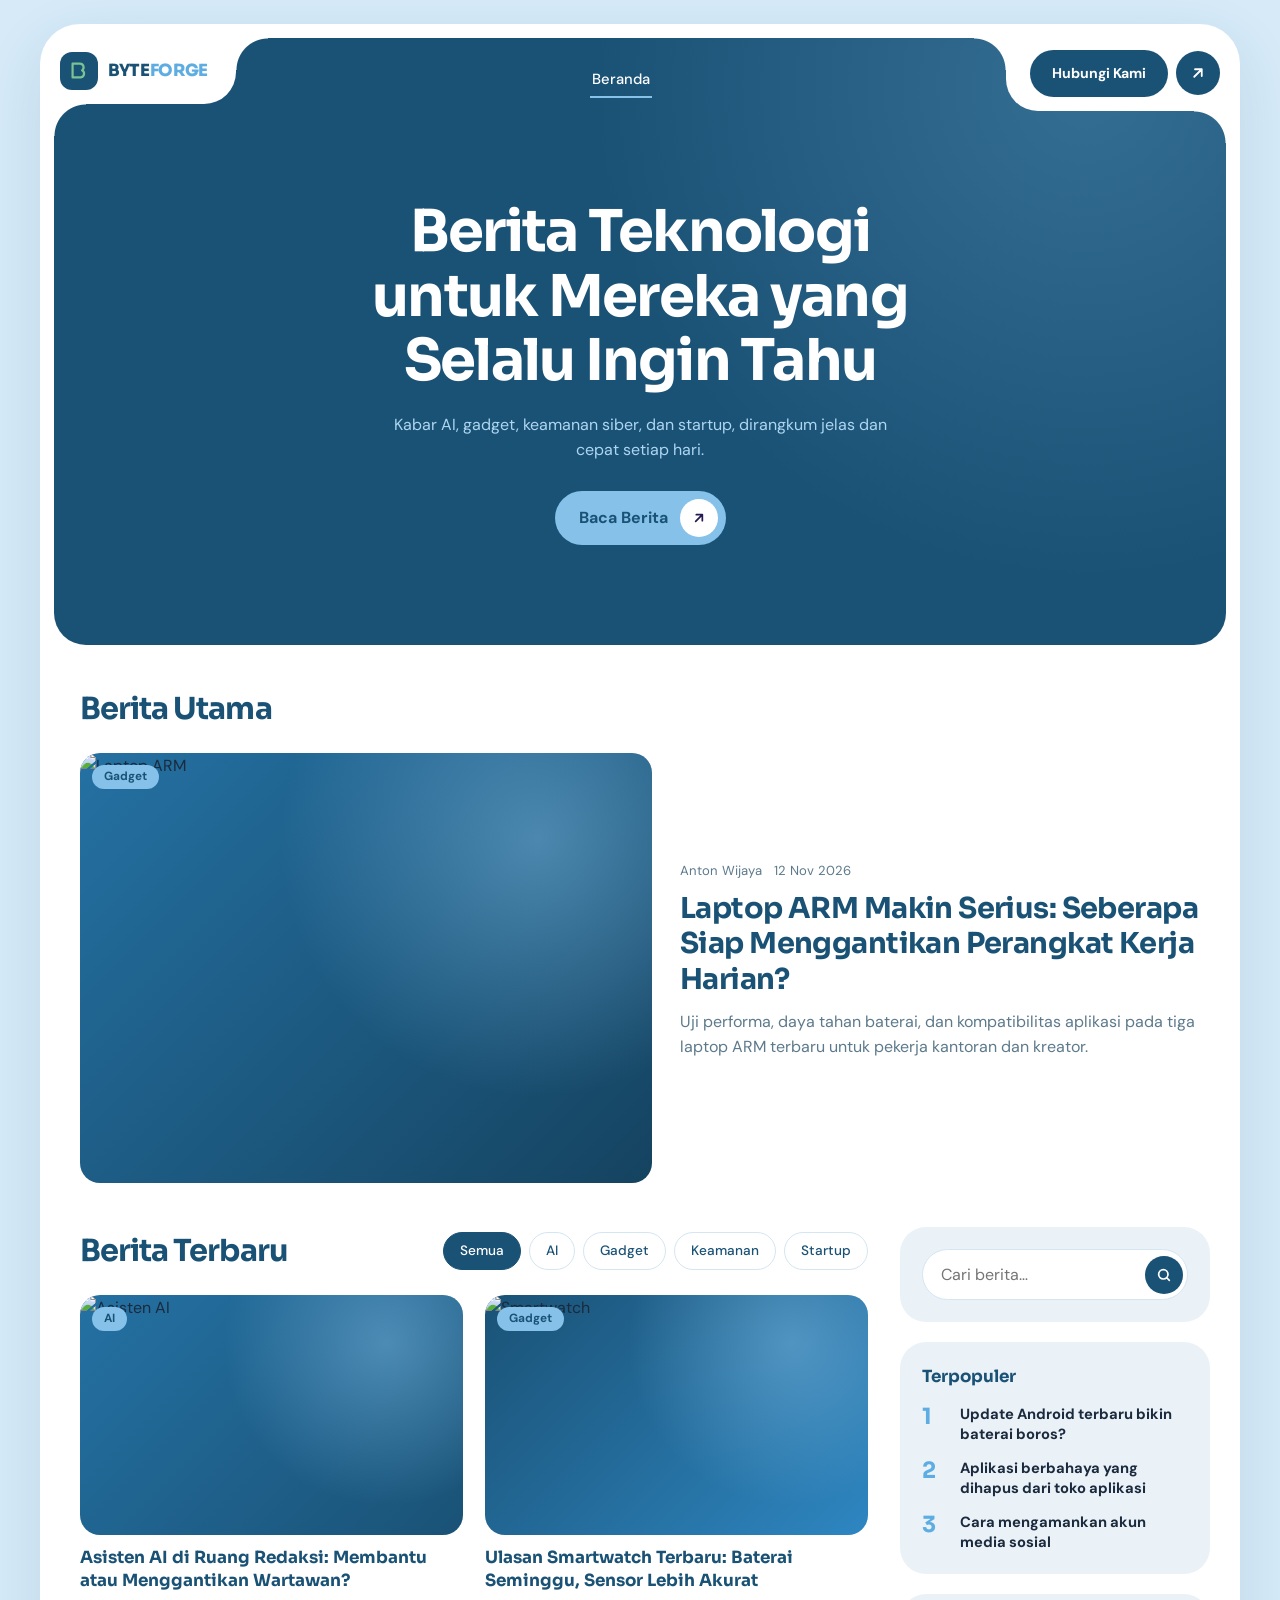
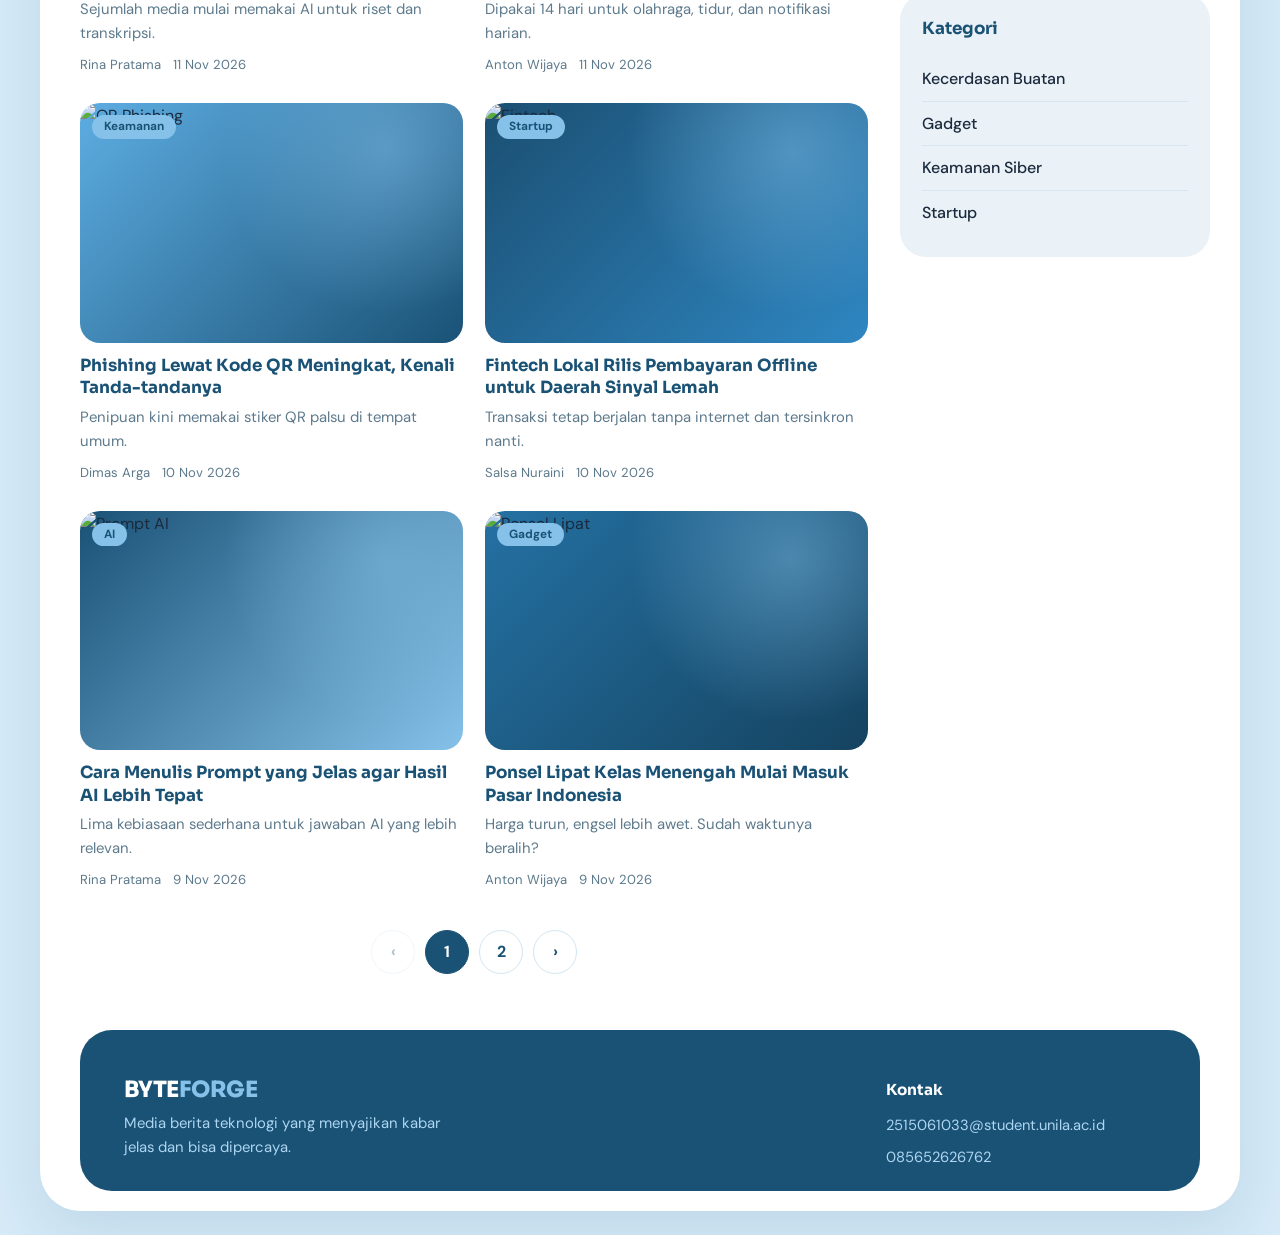
==== commit 3254a9fc: "modif dikit" ====
--- a/index.html
+++ b/index.html
@@ -11,7 +11,6 @@
 <body>
 <div class="frame">
 
-<!-- ========== 1. HEADER + HERO ========== -->
 <section class="hero">
   <header class="topbar">
     <a href="#" class="logo-notch" aria-label="BYTEFORGE beranda">
@@ -21,10 +20,6 @@
 
     <nav class="nav" id="nav" aria-label="Menu utama">
       <a href="#" class="on">Beranda</a>
-      <a href="#berita" data-go="all">Berita</a>
-      <a href="#berita" data-go="AI">AI</a>
-      <a href="#berita" data-go="Gadget">Gadget</a>
-      <a href="#berita" data-go="Keamanan">Keamanan</a>
     </nav>
 
     <div class="cta-notch">
@@ -44,20 +39,18 @@
 <div class="wrap">
   <main id="berita">
 
-    <!-- ========== 2. BERITA UTAMA ========== -->
     <div class="sec-head"><h2>Berita Utama</h2></div>
     <article class="featured">
-      <a href="#" class="thumb t4" aria-label="Baca berita utama"><span class="tag">Gadget</span></a>
+      <a class="thumb t4" aria-label="Baca berita utama"><img src="gambar/laptopARM.png" alt="Laptop ARM"><span class="tag">Gadget</span></a>
       <div>
         <div class="meta"><span>Anton Wijaya</span><span>12 Nov 2026</span></div>
-        <h3><a href="#">Laptop ARM Makin Serius: Seberapa Siap Menggantikan Perangkat Kerja Harian?</a></h3>
+        <h3>Laptop ARM Makin Serius: Seberapa Siap Menggantikan Perangkat Kerja Harian?</h3>
         <p>Uji performa, daya tahan baterai, dan kompatibilitas aplikasi pada tiga laptop ARM terbaru untuk pekerja kantoran dan kreator.</p>
-        <a href="#" class="read">Baca selengkapnya →</a>
       </div>
     </article>
 
     <div class="layout">
-      <!-- ========== 3. BERITA TERBARU ========== -->
+
       <section aria-label="Berita terbaru">
         <div class="sec-head" id="terbaru">
           <h2>Berita Terbaru</h2>
@@ -71,48 +64,48 @@
         </div>
 
         <div class="grid" id="grid">
-          <article class="card" data-cat="AI"><a href="#" class="thumb"><span class="tag">AI</span></a>
-            <h3><a href="#">Asisten AI di Ruang Redaksi: Membantu atau Menggantikan Wartawan?</a></h3>
+          <article class="card" data-cat="AI"><a class="thumb"><img src="gambar/asisten ai.png" alt="Asisten AI"><span class="tag">AI</span></a>
+            <h3>Asisten AI di Ruang Redaksi: Membantu atau Menggantikan Wartawan?</h3>
             <p>Sejumlah media mulai memakai AI untuk riset dan transkripsi.</p>
             <div class="meta"><span>Rina Pratama</span><span>11 Nov 2026</span></div></article>
 
-          <article class="card" data-cat="Gadget"><a href="#" class="thumb t2"><span class="tag">Gadget</span></a>
-            <h3><a href="#">Ulasan Smartwatch Terbaru: Baterai Seminggu, Sensor Lebih Akurat</a></h3>
+          <article class="card" data-cat="Gadget"><a class="thumb t2"><img src="gambar/smart watch.png" alt="Smartwatch"><span class="tag">Gadget</span></a>
+            <h3>Ulasan Smartwatch Terbaru: Baterai Seminggu, Sensor Lebih Akurat</h3>
             <p>Dipakai 14 hari untuk olahraga, tidur, dan notifikasi harian.</p>
             <div class="meta"><span>Anton Wijaya</span><span>11 Nov 2026</span></div></article>
 
-          <article class="card" data-cat="Keamanan"><a href="#" class="thumb t3"><span class="tag">Keamanan</span></a>
-            <h3><a href="#">Phishing Lewat Kode QR Meningkat, Kenali Tanda-tandanya</a></h3>
+          <article class="card" data-cat="Keamanan"><a class="thumb t3"><img src="gambar/qr phising.png" alt="QR Phishing"><span class="tag">Keamanan</span></a>
+            <h3>Phishing Lewat Kode QR Meningkat, Kenali Tanda-tandanya</h3>
             <p>Penipuan kini memakai stiker QR palsu di tempat umum.</p>
             <div class="meta"><span>Dimas Arga</span><span>10 Nov 2026</span></div></article>
 
-          <article class="card" data-cat="Startup"><a href="#" class="thumb t5"><span class="tag">Startup</span></a>
-            <h3><a href="#">Fintech Lokal Rilis Pembayaran Offline untuk Daerah Sinyal Lemah</a></h3>
+          <article class="card" data-cat="Startup"><a class="thumb t5"><img src="gambar/fintech.png" alt="Fintech"><span class="tag">Startup</span></a>
+            <h3>Fintech Lokal Rilis Pembayaran Offline untuk Daerah Sinyal Lemah</h3>
             <p>Transaksi tetap berjalan tanpa internet dan tersinkron nanti.</p>
             <div class="meta"><span>Salsa Nuraini</span><span>10 Nov 2026</span></div></article>
 
-          <article class="card" data-cat="AI"><a href="#" class="thumb t6"><span class="tag">AI</span></a>
-            <h3><a href="#">Cara Menulis Prompt yang Jelas agar Hasil AI Lebih Tepat</a></h3>
+          <article class="card" data-cat="AI"><a class="thumb t6"><img src="gambar/prompt.png" alt="Prompt AI"><span class="tag">AI</span></a>
+            <h3>Cara Menulis Prompt yang Jelas agar Hasil AI Lebih Tepat</h3>
             <p>Lima kebiasaan sederhana untuk jawaban AI yang lebih relevan.</p>
             <div class="meta"><span>Rina Pratama</span><span>9 Nov 2026</span></div></article>
 
-          <article class="card" data-cat="Gadget"><a href="#" class="thumb t4"><span class="tag">Gadget</span></a>
-            <h3><a href="#">Ponsel Lipat Kelas Menengah Mulai Masuk Pasar Indonesia</a></h3>
+          <article class="card" data-cat="Gadget"><a class="thumb t4"><img src="gambar/ponsel lipat.png" alt="Ponsel Lipat"><span class="tag">Gadget</span></a>
+            <h3>Ponsel Lipat Kelas Menengah Mulai Masuk Pasar Indonesia</h3>
             <p>Harga turun, engsel lebih awet. Sudah waktunya beralih?</p>
             <div class="meta"><span>Anton Wijaya</span><span>9 Nov 2026</span></div></article>
 
-          <article class="card" data-cat="Keamanan"><a href="#" class="thumb t5"><span class="tag">Keamanan</span></a>
-            <h3><a href="#">Passkey vs Kata Sandi: Mana yang Lebih Aman untuk Akun Harian?</a></h3>
+          <article class="card" data-cat="Keamanan"><a class="thumb t5"><img src="gambar/passkey.png" alt="Passkey"><span class="tag">Keamanan</span></a>
+            <h3>Passkey vs Kata Sandi: Mana yang Lebih Aman untuk Akun Harian?</h3>
             <p>Penjelasan sederhana cara kerja passkey dan cara mengaktifkannya.</p>
             <div class="meta"><span>Dimas Arga</span><span>8 Nov 2026</span></div></article>
 
-          <article class="card" data-cat="Startup"><a href="#" class="thumb t3"><span class="tag">Startup</span></a>
-            <h3><a href="#">Startup Edtech Gandeng Sekolah Daerah untuk Kelas Berbasis AI</a></h3>
+          <article class="card" data-cat="Startup"><a class="thumb t3"><img src="gambar/student.png" alt="Edtech"><span class="tag">Startup</span></a>
+            <h3>Startup Edtech Gandeng Sekolah Daerah untuk Kelas Berbasis AI</h3>
             <p>Program percontohan di tiga provinsi menguji belajar adaptif.</p>
             <div class="meta"><span>Salsa Nuraini</span><span>7 Nov 2026</span></div></article>
 
-          <article class="card" data-cat="AI"><a href="#" class="thumb t2"><span class="tag">AI</span></a>
-            <h3><a href="#">Chip AI di Laptop: Fitur Nyata atau Sekadar Label?</a></h3>
+          <article class="card" data-cat="AI"><a class="thumb t2"><img src="gambar/chip.png" alt="Chip AI"><span class="tag">AI</span></a>
+            <h3>Chip AI di Laptop: Fitur Nyata atau Sekadar Label?</h3>
             <p>Kami menguji manfaat chip AI untuk pekerjaan sehari-hari.</p>
             <div class="meta"><span>Rina Pratama</span><span>7 Nov 2026</span></div></article>
         </div>
@@ -122,7 +115,6 @@
         <nav class="pager" id="pager" aria-label="Halaman berita"></nav>
       </section>
 
-      <!-- ========== 4. SIDEBAR ========== -->
       <aside aria-label="Sidebar">
         <div class="box">
           <form class="search" role="search" id="searchForm">
@@ -135,36 +127,34 @@
         <div class="box">
           <h3>Terpopuler</h3>
           <ol class="pop">
-            <li><strong>1</strong><a href="#">Update Android terbaru bikin baterai boros?</a></li>
-            <li><strong>2</strong><a href="#">Aplikasi berbahaya yang dihapus dari toko aplikasi</a></li>
-            <li><strong>3</strong><a href="#">Cara mengamankan akun media sosial</a></li>
+            <li><strong>1</strong><a>Update Android terbaru bikin baterai boros?</a></li>
+            <li><strong>2</strong><a>Aplikasi berbahaya yang dihapus dari toko aplikasi</a></li>
+            <li><strong>3</strong><a>Cara mengamankan akun media sosial</a></li>
           </ol>
         </div>
 
         <div class="box">
           <h3>Kategori</h3>
           <ul class="cats">
-            <li><a href="#berita" data-go="AI">Kecerdasan Buatan</a></li>
-            <li><a href="#berita" data-go="Gadget">Gadget</a></li>
-            <li><a href="#berita" data-go="Keamanan">Keamanan Siber</a></li>
-            <li><a href="#berita" data-go="Startup">Startup</a></li>
+            <li><a data-go="AI">Kecerdasan Buatan</a></li>
+            <li><a data-go="Gadget">Gadget</a></li>
+            <li><a data-go="Keamanan">Keamanan Siber</a></li>
+            <li><a data-go="Startup">Startup</a></li>
           </ul>
         </div>
       </aside>
     </div>
   </main>
 
-  <!-- ========== 5. FOOTER ========== -->
   <footer id="kontak">
     <div class="fgrid">
       <div>
         <div class="logo-text">BYTE<span>FORGE</span></div>
         <p class="about">Media berita teknologi yang menyajikan kabar jelas dan bisa dipercaya.</p>
       </div>
-      <div><h4>Rubrik</h4><ul><li><a href="#">AI</a></li><li><a href="#">Gadget</a></li><li><a href="#">Keamanan Siber</a></li><li><a href="#">Startup</a></li></ul></div>
-      <div><h4>Kontak</h4><ul><li>redaksi@byteforge.id</li><li><a href="#">Tentang Kami</a></li><li><a href="#">Redaksi</a></li></ul></div>
+      <div><h4></h4></div>
+      <div><h4>Kontak</h4><ul><li>2515061033@student.unila.ac.id</li><li>085652626762</li></ul></div>
     </div>
-    <div class="copy">© <span id="yr">2026</span> BYTEFORGE. Seluruh hak cipta dilindungi.</div>
   </footer>
 </div>
 </div>
--- a/style.css
+++ b/style.css
@@ -1,16 +1,10 @@
-/* =========================================================
-   BYTEFORGE – style.css (versi sederhana)
-   1. Warna & reset   2. Header + Hero   3. Berita Utama
-   4. Berita Terbaru  5. Sidebar         6. Footer   7. Responsif
-   ========================================================= */
-
-/* ---------- 1. Warna & reset ---------- */
+/* ---------- Warna & reset ---------- */
 :root{
-  --purple:#261B50;      /* warna utama */
-  --purple-2:#352770;
-  --green:#7CC393;       /* warna aksen */
-  --green-d:#4f9d6a;
-  --ink:#1b1536; --muted:#625e7d; --line:#e6e3f0; --tint:#f5f3fb; --bg:#e9e6f4;
+  --purple:#1a5276;      /* warna utama — biru tua lembut */
+  --purple-2:#2471a3;    /* biru sedang */
+  --green:#85c1e9;       /* warna aksen — biru muda pastel */
+  --green-d:#5dade2;     /* aksen sedikit lebih gelap */
+  --ink:#1b2a3d; --muted:#5d7a8c; --line:#d4e6f1; --tint:#eaf2f8; --bg:#d6eaf8;
   --r:32px;              /* radius besar */
   --display:'Sora',system-ui,sans-serif;
   --body:'DM Sans',system-ui,sans-serif;
@@ -26,25 +20,26 @@
 :focus-visible{outline:3px solid var(--green);outline-offset:2px}
 .sr-only{position:absolute;width:1px;height:1px;overflow:hidden;clip:rect(0 0 0 0);white-space:nowrap}
 
-.frame{max-width:1200px;margin:0 auto;background:#fff;border-radius:40px;padding:14px;box-shadow:0 20px 60px rgba(38,27,80,.15)}
+.frame{max-width:1200px;margin:0 auto;background:#fff;border-radius:40px;padding:14px;box-shadow:0 20px 60px rgba(26,82,118,.12)}
 .wrap{padding:0 clamp(6px,2vw,28px)}
 
 /* elemen yang dipakai ulang */
 .thumb{display:block;position:relative;overflow:hidden;border-radius:20px;aspect-ratio:16/10;background:linear-gradient(135deg,var(--purple-2),var(--purple))}
-.thumb::after{content:"";position:absolute;inset:0;background:radial-gradient(circle at 80% 20%,rgba(124,195,147,.55),transparent 45%)}
-.t2{background:linear-gradient(135deg,#1f3b4a,var(--purple))}
-.t3{background:linear-gradient(135deg,var(--green-d),var(--purple-2))}
-.t4{background:linear-gradient(135deg,#6b4fc7,#261B50)}
-.t5{background:linear-gradient(135deg,#2a4d49,#352770)}
-.t6{background:linear-gradient(135deg,#3b2a78,#7CC393)}
-.tag{position:absolute;left:12px;top:12px;z-index:2;background:var(--green);color:var(--purple);font-weight:700;font-size:.74rem;line-height:1;padding:6px 12px;border-radius:99px}
+.thumb img{position:absolute;inset:0;width:100%;height:100%;object-fit:cover;z-index:1}
+.thumb::after{content:"";position:absolute;inset:0;z-index:2;background:radial-gradient(circle at 80% 20%,rgba(133,193,233,.45),transparent 45%)}
+.t2{background:linear-gradient(135deg,#1a5276,#2e86c1)}
+.t3{background:linear-gradient(135deg,#5dade2,#1a5276)}
+.t4{background:linear-gradient(135deg,#2471a3,#154360)}
+.t5{background:linear-gradient(135deg,#1b4f72,#2e86c1)}
+.t6{background:linear-gradient(135deg,#1a5276,#85c1e9)}
+.tag{position:absolute;left:12px;top:12px;z-index:3;background:var(--green);color:var(--purple);font-weight:700;font-size:.74rem;line-height:1;padding:6px 12px;border-radius:99px}
 .meta{display:flex;flex-wrap:wrap;gap:4px 12px;font-size:.82rem;color:var(--muted)}
 .circle{width:44px;height:44px;flex:none;border-radius:50%;background:var(--purple);color:#fff;display:grid;place-items:center;border:0;transition:.2s}
 .circle:hover{background:var(--green);color:var(--purple)}
 
-/* ---------- 2. Header + Hero ---------- */
+/* ---------- Header + Hero ---------- */
 .hero{position:relative;color:#fff;background:var(--purple);border-radius:var(--r);
-  background-image:radial-gradient(circle at 88% 8%,rgba(124,195,147,.25),transparent 42%),radial-gradient(circle at 8% 95%,rgba(74,58,143,.9),transparent 50%)}
+  background-image:radial-gradient(circle at 88% 8%,rgba(133,193,233,.25),transparent 42%),radial-gradient(circle at 8% 95%,rgba(26,82,118,.85),transparent 50%)}
 .topbar{position:relative;z-index:5;display:grid;grid-template-columns:auto minmax(0,1fr) auto;align-items:start;gap:8px}
 
 /* kotak putih (notch) untuk logo dan tombol */
@@ -75,12 +70,12 @@
 
 .hero-body{max-width:780px;margin:0 auto;text-align:center;padding:clamp(40px,7vw,90px) 20px clamp(48px,8vw,100px)}
 .hero h1{font-family:var(--display);font-weight:700;font-size:clamp(1.9rem,5vw,3.6rem);line-height:1.12;letter-spacing:-.03em;text-wrap:balance}
-.hero .sub{max-width:520px;margin:18px auto 28px;color:#cfc9ea}
+.hero .sub{max-width:520px;margin:18px auto 28px;color:#aed6f1}
 .btn-green{display:inline-flex;align-items:center;gap:12px;background:var(--green);color:var(--purple);padding:8px 8px 8px 24px;border-radius:99px;font-weight:700;transition:.2s}
 .btn-green i{width:38px;height:38px;border-radius:50%;background:#fff;display:grid;place-items:center}
 .btn-green:hover{background:#fff}
 
-/* ---------- 3. Berita Utama ---------- */
+/* ---------- Berita Utama ---------- */
 main{padding-top:40px}
 .sec-head{display:flex;flex-wrap:wrap;align-items:center;justify-content:space-between;gap:12px 16px;margin-bottom:20px}
 .sec-head h2{font-family:var(--display);font-size:clamp(1.4rem,2.6vw,1.9rem);letter-spacing:-.03em;color:var(--purple)}
@@ -93,7 +88,7 @@
 .read{font-weight:700;color:var(--purple);border-bottom:3px solid var(--green)}
 .read:hover{color:var(--green-d)}
 
-/* ---------- 4. Berita Terbaru ---------- */
+/* ---------- Berita Terbaru ---------- */
 .layout{display:grid;grid-template-columns:minmax(0,1fr) 300px;gap:32px;align-items:start}
 .layout>*{min-width:0}
 .chips{display:flex;flex-wrap:wrap;gap:8px}
@@ -117,7 +112,7 @@
 .pager button.on{background:var(--purple);border-color:var(--purple);color:#fff}
 .pager button:disabled{opacity:.35;cursor:not-allowed}
 
-/* ---------- 5. Sidebar ---------- */
+/* ---------- Sidebar ---------- */
 aside{display:grid;gap:20px}
 .box{background:var(--tint);border-radius:26px;padding:22px}
 .box h3{font-family:var(--display);font-size:1.05rem;margin-bottom:14px;color:var(--purple)}
@@ -132,8 +127,8 @@
 .cats a{display:block;padding:9px 0;border-bottom:1px solid var(--line);font-weight:500}
 .cats li:last-child a{border-bottom:0}
 
-/* ---------- 6. Footer ---------- */
-footer{margin:56px 0 6px;padding:clamp(28px,5vw,48px) clamp(20px,4vw,44px) 22px;background:var(--purple);color:#cfc9ea;border-radius:var(--r)}
+/* ---------- Footer ---------- */
+footer{margin:56px 0 6px;padding:clamp(28px,5vw,48px) clamp(20px,4vw,44px) 22px;background:var(--purple);color:#aed6f1;border-radius:var(--r)}
 .fgrid{display:grid;grid-template-columns:1.6fr 1fr 1fr;gap:30px}
 .fgrid>*{min-width:0}
 footer h4{margin-bottom:12px;font-family:var(--display);font-size:.95rem;color:#fff}
@@ -144,11 +139,11 @@
 .about{margin-top:12px;max-width:320px;font-size:.93rem}
 .copy{margin-top:32px;padding-top:18px;border-top:1px solid rgba(255,255,255,.14);font-size:.84rem}
 
-/* ---------- 7. Responsif ---------- */
+/* ---------- Responsif ---------- */
 @media(max-width:900px){
   /* menu jadi dropdown supaya tidak bertabrakan dengan logo dan tombol */
   .menu-btn{display:grid}
-  .nav{display:none;position:absolute;left:14px;right:14px;top:calc(100% + 10px);z-index:10;flex-direction:column;gap:6px;padding:14px;background:var(--purple-2);border-radius:22px;box-shadow:0 20px 40px rgba(0,0,0,.4)}
+  .nav{display:none;position:absolute;left:14px;right:14px;top:calc(100% + 10px);z-index:10;flex-direction:column;gap:6px;padding:14px;background:var(--purple-2);border-radius:22px;box-shadow:0 20px 40px rgba(26,82,118,.35)}
   .nav.open{display:flex}
   .nav a{padding:10px 12px;border:0;border-radius:12px}
   .nav a:hover,.nav a.on{background:rgba(255,255,255,.1)}
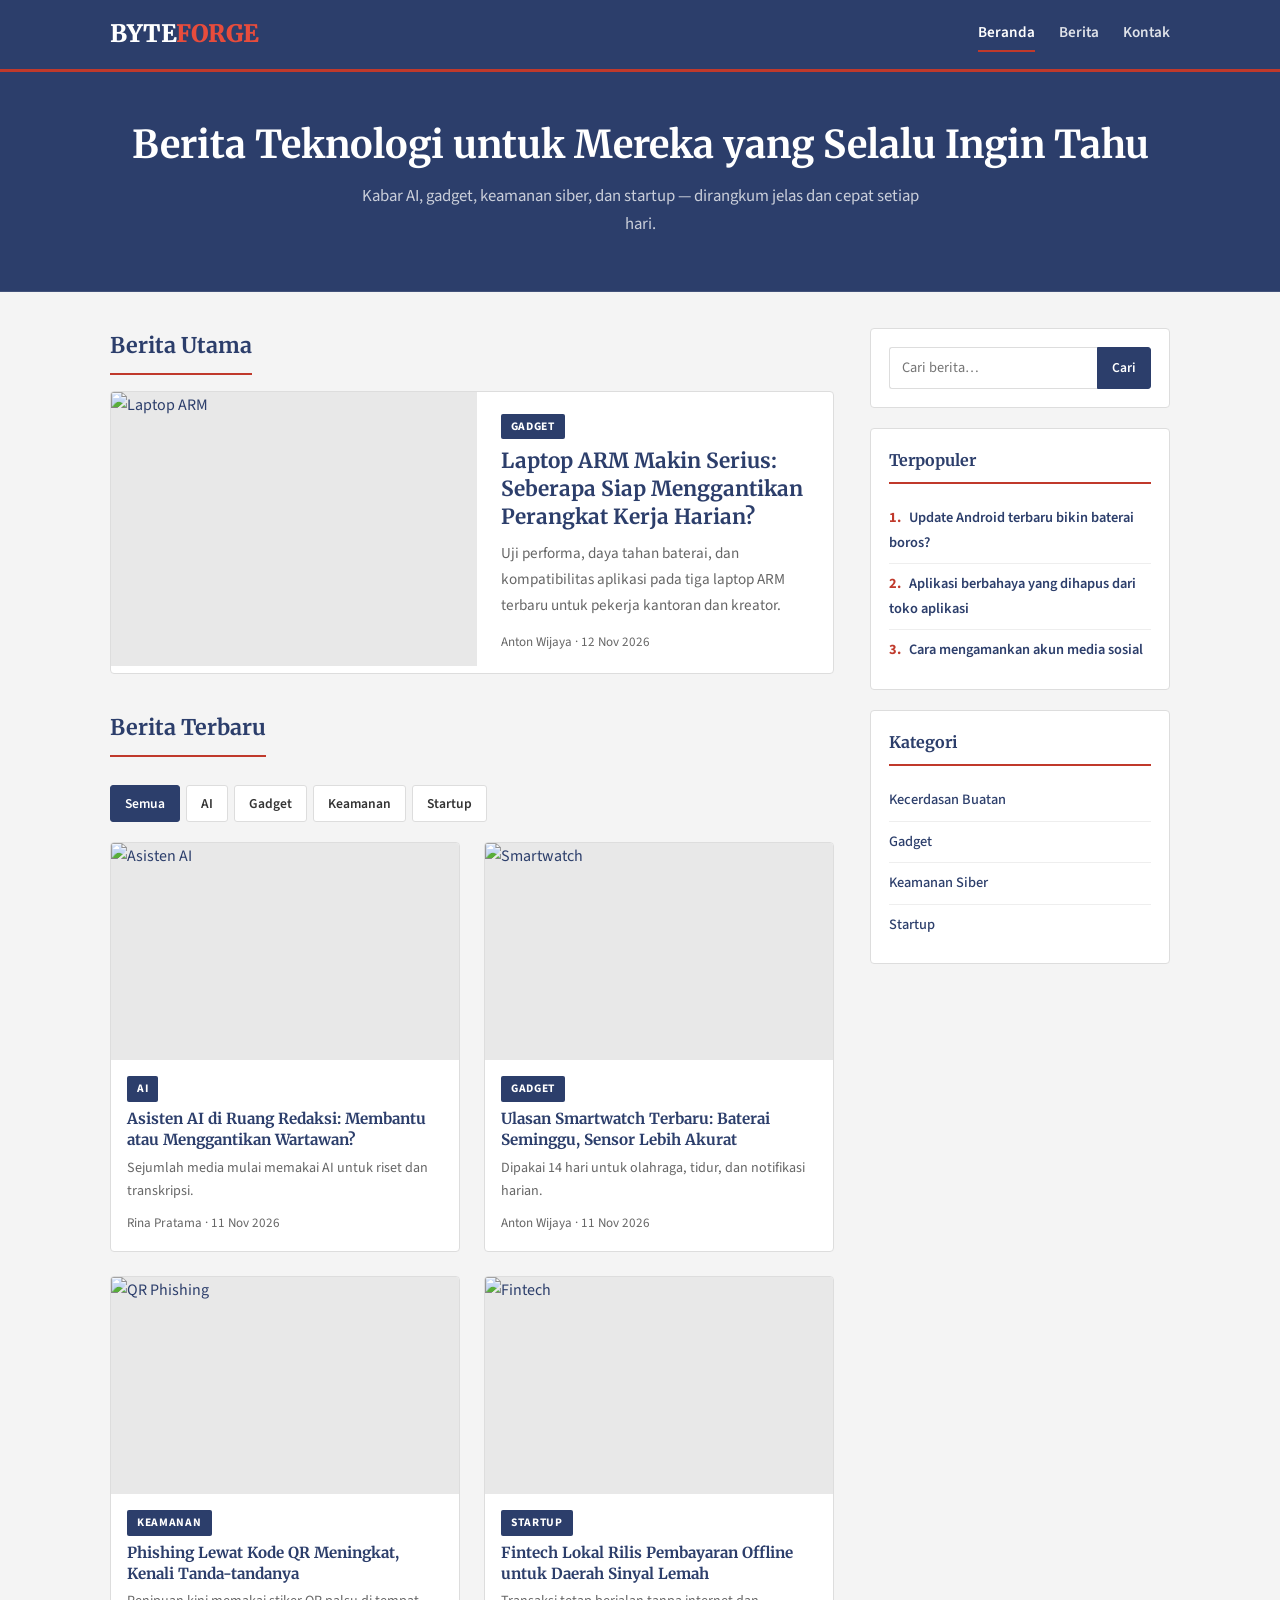
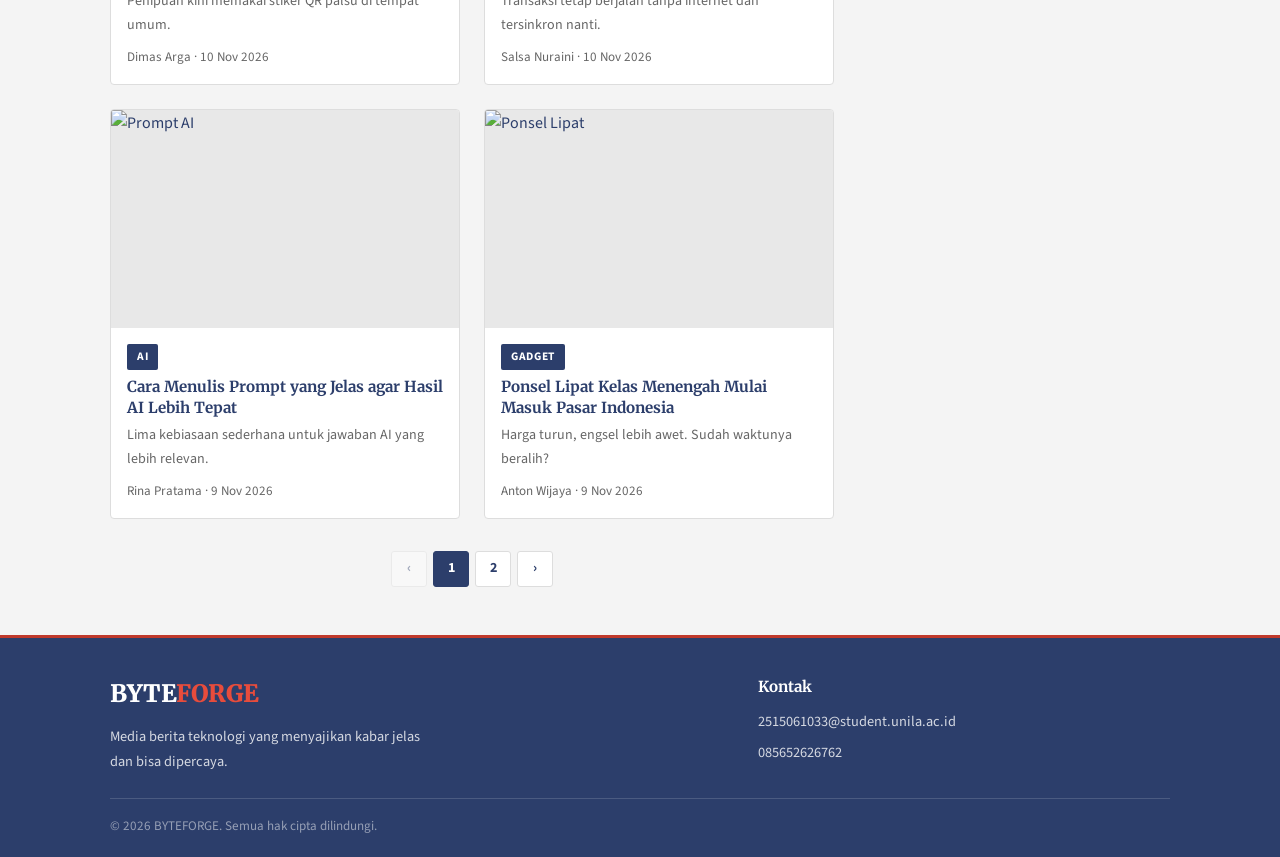
==== commit 4a3f8181: "update" ====
--- a/index.html
+++ b/index.html
@@ -5,159 +5,217 @@
 <meta name="viewport" content="width=device-width, initial-scale=1">
 <title>BYTEFORGE – Berita Teknologi Terkini</title>
 <meta name="description" content="BYTEFORGE: berita teknologi, gadget, AI, keamanan siber, dan startup.">
-<link href="https://fonts.googleapis.com/css2?family=Sora:wght@600;700;800&family=DM+Sans:wght@400;500;700&display=swap" rel="stylesheet">
+<link href="https://fonts.googleapis.com/css2?family=Merriweather:wght@400;700;900&family=Source+Sans+3:wght@400;600;700&display=swap" rel="stylesheet">
 <link rel="stylesheet" href="style.css">
 </head>
 <body>
-<div class="frame">
-
+
+<!-- ===== Header ===== -->
+<header class="site-header">
+  <div class="container header-inner">
+    <a href="#" class="logo">BYTE<span>FORGE</span></a>
+    <nav class="main-nav" id="nav">
+      <a href="#" class="active">Beranda</a>
+      <a href="#berita">Berita</a>
+      <a href="#kontak">Kontak</a>
+    </nav>
+    <button type="button" class="menu-toggle" id="menuBtn" aria-label="Menu" aria-expanded="false" aria-controls="nav">☰</button>
+  </div>
+</header>
+
+<!-- ===== Hero ===== -->
 <section class="hero">
-  <header class="topbar">
-    <a href="#" class="logo-notch" aria-label="BYTEFORGE beranda">
-      <span class="logo-mark"><svg width="22" height="22" viewBox="0 0 24 24" fill="none" aria-hidden="true"><path d="M5 4h8a4 4 0 0 1 2.4 7.2A4.2 4.2 0 0 1 14 19H5V4Z" stroke="#7CC393" stroke-width="2.4" stroke-linejoin="round"/></svg></span>
-      <span class="logo-text">BYTE<span>FORGE</span></span>
-    </a>
-
-    <nav class="nav" id="nav" aria-label="Menu utama">
-      <a href="#" class="on">Beranda</a>
-    </nav>
-
-    <div class="cta-notch">
-      <a href="#kontak" class="pill">Hubungi Kami</a>
-      <button type="button" class="circle menu-btn" id="menuBtn" aria-label="Buka menu" aria-expanded="false" aria-controls="nav"><svg width="20" height="20" viewBox="0 0 24 24" fill="none" stroke="currentColor" stroke-width="2.4" stroke-linecap="round" aria-hidden="true"><path d="M4 7h16M4 12h16M4 17h16"/></svg></button>
-      <a href="#kontak" class="circle" aria-label="Hubungi kami"><svg width="18" height="18" viewBox="0 0 24 24" fill="none" stroke="currentColor" stroke-width="2.4" stroke-linecap="round" stroke-linejoin="round" aria-hidden="true"><path d="M7 17 17 7M8 7h9v9"/></svg></a>
-    </div>
-  </header>
-
-  <div class="hero-body">
+  <div class="container">
     <h1>Berita Teknologi untuk Mereka yang Selalu Ingin Tahu</h1>
-    <p class="sub">Kabar AI, gadget, keamanan siber, dan startup, dirangkum jelas dan cepat setiap hari.</p>
-    <a href="#berita" class="btn-green">Baca Berita <i><svg width="16" height="16" viewBox="0 0 24 24" fill="none" stroke="#261B50" stroke-width="2.6" stroke-linecap="round" stroke-linejoin="round" aria-hidden="true"><path d="M7 17 17 7M8 7h9v9"/></svg></i></a>
+    <p>Kabar AI, gadget, keamanan siber, dan startup — dirangkum jelas dan cepat setiap hari.</p>
   </div>
 </section>
 
-<div class="wrap">
+<!-- ===== Konten Utama ===== -->
+<div class="container site-content">
   <main id="berita">
 
-    <div class="sec-head"><h2>Berita Utama</h2></div>
-    <article class="featured">
-      <a class="thumb t4" aria-label="Baca berita utama"><img src="gambar/laptopARM.png" alt="Laptop ARM"><span class="tag">Gadget</span></a>
-      <div>
-        <div class="meta"><span>Anton Wijaya</span><span>12 Nov 2026</span></div>
-        <h3>Laptop ARM Makin Serius: Seberapa Siap Menggantikan Perangkat Kerja Harian?</h3>
-        <p>Uji performa, daya tahan baterai, dan kompatibilitas aplikasi pada tiga laptop ARM terbaru untuk pekerja kantoran dan kreator.</p>
+    <!-- Berita Utama -->
+    <section class="section-featured">
+      <h2 class="section-title">Berita Utama</h2>
+      <article class="featured-post">
+        <a class="featured-img">
+          <img src="gambar/laptopARM.png" alt="Laptop ARM">
+        </a>
+        <div class="featured-body">
+          <span class="category-label">Gadget</span>
+          <h3><a href="#">Laptop ARM Makin Serius: Seberapa Siap Menggantikan Perangkat Kerja Harian?</a></h3>
+          <p>Uji performa, daya tahan baterai, dan kompatibilitas aplikasi pada tiga laptop ARM terbaru untuk pekerja kantoran dan kreator.</p>
+          <div class="post-meta"><span>Anton Wijaya</span> &middot; <span>12 Nov 2026</span></div>
+        </div>
+      </article>
+    </section>
+
+    <!-- Berita Terbaru -->
+    <section>
+      <div class="section-header" id="terbaru">
+        <h2 class="section-title">Berita Terbaru</h2>
+        <div class="filter-buttons" role="group" aria-label="Filter kategori">
+          <button type="button" class="filter-btn active" data-cat="all">Semua</button>
+          <button type="button" class="filter-btn" data-cat="AI">AI</button>
+          <button type="button" class="filter-btn" data-cat="Gadget">Gadget</button>
+          <button type="button" class="filter-btn" data-cat="Keamanan">Keamanan</button>
+          <button type="button" class="filter-btn" data-cat="Startup">Startup</button>
+        </div>
       </div>
-    </article>
-
-    <div class="layout">
-
-      <section aria-label="Berita terbaru">
-        <div class="sec-head" id="terbaru">
-          <h2>Berita Terbaru</h2>
-          <div class="chips" role="group" aria-label="Filter kategori">
-            <button type="button" class="chip on" data-cat="all">Semua</button>
-            <button type="button" class="chip" data-cat="AI">AI</button>
-            <button type="button" class="chip" data-cat="Gadget">Gadget</button>
-            <button type="button" class="chip" data-cat="Keamanan">Keamanan</button>
-            <button type="button" class="chip" data-cat="Startup">Startup</button>
-          </div>
-        </div>
-
-        <div class="grid" id="grid">
-          <article class="card" data-cat="AI"><a class="thumb"><img src="gambar/asisten ai.png" alt="Asisten AI"><span class="tag">AI</span></a>
-            <h3>Asisten AI di Ruang Redaksi: Membantu atau Menggantikan Wartawan?</h3>
+
+      <div class="posts-grid" id="grid">
+
+        <article class="post-card" data-cat="AI">
+          <a class="post-thumb"><img src="gambar/asisten ai.png" alt="Asisten AI"></a>
+          <div class="post-card-body">
+            <span class="category-label">AI</span>
+            <h3><a href="#">Asisten AI di Ruang Redaksi: Membantu atau Menggantikan Wartawan?</a></h3>
             <p>Sejumlah media mulai memakai AI untuk riset dan transkripsi.</p>
-            <div class="meta"><span>Rina Pratama</span><span>11 Nov 2026</span></div></article>
-
-          <article class="card" data-cat="Gadget"><a class="thumb t2"><img src="gambar/smart watch.png" alt="Smartwatch"><span class="tag">Gadget</span></a>
-            <h3>Ulasan Smartwatch Terbaru: Baterai Seminggu, Sensor Lebih Akurat</h3>
+            <div class="post-meta"><span>Rina Pratama</span> &middot; <span>11 Nov 2026</span></div>
+          </div>
+        </article>
+
+        <article class="post-card" data-cat="Gadget">
+          <a class="post-thumb"><img src="gambar/smart watch.png" alt="Smartwatch"></a>
+          <div class="post-card-body">
+            <span class="category-label">Gadget</span>
+            <h3><a href="#">Ulasan Smartwatch Terbaru: Baterai Seminggu, Sensor Lebih Akurat</a></h3>
             <p>Dipakai 14 hari untuk olahraga, tidur, dan notifikasi harian.</p>
-            <div class="meta"><span>Anton Wijaya</span><span>11 Nov 2026</span></div></article>
-
-          <article class="card" data-cat="Keamanan"><a class="thumb t3"><img src="gambar/qr phising.png" alt="QR Phishing"><span class="tag">Keamanan</span></a>
-            <h3>Phishing Lewat Kode QR Meningkat, Kenali Tanda-tandanya</h3>
+            <div class="post-meta"><span>Anton Wijaya</span> &middot; <span>11 Nov 2026</span></div>
+          </div>
+        </article>
+
+        <article class="post-card" data-cat="Keamanan">
+          <a class="post-thumb"><img src="gambar/qr phising.png" alt="QR Phishing"></a>
+          <div class="post-card-body">
+            <span class="category-label">Keamanan</span>
+            <h3><a href="#">Phishing Lewat Kode QR Meningkat, Kenali Tanda-tandanya</a></h3>
             <p>Penipuan kini memakai stiker QR palsu di tempat umum.</p>
-            <div class="meta"><span>Dimas Arga</span><span>10 Nov 2026</span></div></article>
-
-          <article class="card" data-cat="Startup"><a class="thumb t5"><img src="gambar/fintech.png" alt="Fintech"><span class="tag">Startup</span></a>
-            <h3>Fintech Lokal Rilis Pembayaran Offline untuk Daerah Sinyal Lemah</h3>
+            <div class="post-meta"><span>Dimas Arga</span> &middot; <span>10 Nov 2026</span></div>
+          </div>
+        </article>
+
+        <article class="post-card" data-cat="Startup">
+          <a class="post-thumb"><img src="gambar/fintech.png" alt="Fintech"></a>
+          <div class="post-card-body">
+            <span class="category-label">Startup</span>
+            <h3><a href="#">Fintech Lokal Rilis Pembayaran Offline untuk Daerah Sinyal Lemah</a></h3>
             <p>Transaksi tetap berjalan tanpa internet dan tersinkron nanti.</p>
-            <div class="meta"><span>Salsa Nuraini</span><span>10 Nov 2026</span></div></article>
-
-          <article class="card" data-cat="AI"><a class="thumb t6"><img src="gambar/prompt.png" alt="Prompt AI"><span class="tag">AI</span></a>
-            <h3>Cara Menulis Prompt yang Jelas agar Hasil AI Lebih Tepat</h3>
+            <div class="post-meta"><span>Salsa Nuraini</span> &middot; <span>10 Nov 2026</span></div>
+          </div>
+        </article>
+
+        <article class="post-card" data-cat="AI">
+          <a class="post-thumb"><img src="gambar/prompt.png" alt="Prompt AI"></a>
+          <div class="post-card-body">
+            <span class="category-label">AI</span>
+            <h3><a href="#">Cara Menulis Prompt yang Jelas agar Hasil AI Lebih Tepat</a></h3>
             <p>Lima kebiasaan sederhana untuk jawaban AI yang lebih relevan.</p>
-            <div class="meta"><span>Rina Pratama</span><span>9 Nov 2026</span></div></article>
-
-          <article class="card" data-cat="Gadget"><a class="thumb t4"><img src="gambar/ponsel lipat.png" alt="Ponsel Lipat"><span class="tag">Gadget</span></a>
-            <h3>Ponsel Lipat Kelas Menengah Mulai Masuk Pasar Indonesia</h3>
+            <div class="post-meta"><span>Rina Pratama</span> &middot; <span>9 Nov 2026</span></div>
+          </div>
+        </article>
+
+        <article class="post-card" data-cat="Gadget">
+          <a class="post-thumb"><img src="gambar/ponsel lipat.png" alt="Ponsel Lipat"></a>
+          <div class="post-card-body">
+            <span class="category-label">Gadget</span>
+            <h3><a href="#">Ponsel Lipat Kelas Menengah Mulai Masuk Pasar Indonesia</a></h3>
             <p>Harga turun, engsel lebih awet. Sudah waktunya beralih?</p>
-            <div class="meta"><span>Anton Wijaya</span><span>9 Nov 2026</span></div></article>
-
-          <article class="card" data-cat="Keamanan"><a class="thumb t5"><img src="gambar/passkey.png" alt="Passkey"><span class="tag">Keamanan</span></a>
-            <h3>Passkey vs Kata Sandi: Mana yang Lebih Aman untuk Akun Harian?</h3>
+            <div class="post-meta"><span>Anton Wijaya</span> &middot; <span>9 Nov 2026</span></div>
+          </div>
+        </article>
+
+        <article class="post-card" data-cat="Keamanan">
+          <a class="post-thumb"><img src="gambar/passkey.png" alt="Passkey"></a>
+          <div class="post-card-body">
+            <span class="category-label">Keamanan</span>
+            <h3><a href="#">Passkey vs Kata Sandi: Mana yang Lebih Aman untuk Akun Harian?</a></h3>
             <p>Penjelasan sederhana cara kerja passkey dan cara mengaktifkannya.</p>
-            <div class="meta"><span>Dimas Arga</span><span>8 Nov 2026</span></div></article>
-
-          <article class="card" data-cat="Startup"><a class="thumb t3"><img src="gambar/student.png" alt="Edtech"><span class="tag">Startup</span></a>
-            <h3>Startup Edtech Gandeng Sekolah Daerah untuk Kelas Berbasis AI</h3>
+            <div class="post-meta"><span>Dimas Arga</span> &middot; <span>8 Nov 2026</span></div>
+          </div>
+        </article>
+
+        <article class="post-card" data-cat="Startup">
+          <a class="post-thumb"><img src="gambar/student.png" alt="Edtech"></a>
+          <div class="post-card-body">
+            <span class="category-label">Startup</span>
+            <h3><a href="#">Startup Edtech Gandeng Sekolah Daerah untuk Kelas Berbasis AI</a></h3>
             <p>Program percontohan di tiga provinsi menguji belajar adaptif.</p>
-            <div class="meta"><span>Salsa Nuraini</span><span>7 Nov 2026</span></div></article>
-
-          <article class="card" data-cat="AI"><a class="thumb t2"><img src="gambar/chip.png" alt="Chip AI"><span class="tag">AI</span></a>
-            <h3>Chip AI di Laptop: Fitur Nyata atau Sekadar Label?</h3>
+            <div class="post-meta"><span>Salsa Nuraini</span> &middot; <span>7 Nov 2026</span></div>
+          </div>
+        </article>
+
+        <article class="post-card" data-cat="AI">
+          <a class="post-thumb"><img src="gambar/chip.png" alt="Chip AI"></a>
+          <div class="post-card-body">
+            <span class="category-label">AI</span>
+            <h3><a href="#">Chip AI di Laptop: Fitur Nyata atau Sekadar Label?</a></h3>
             <p>Kami menguji manfaat chip AI untuk pekerjaan sehari-hari.</p>
-            <div class="meta"><span>Rina Pratama</span><span>7 Nov 2026</span></div></article>
-        </div>
-        <p class="empty" id="empty" hidden>Tidak ada berita yang cocok.</p>
-
-        <!-- Pagination: tombolnya dibuat otomatis oleh script.js -->
-        <nav class="pager" id="pager" aria-label="Halaman berita"></nav>
-      </section>
-
-      <aside aria-label="Sidebar">
-        <div class="box">
-          <form class="search" role="search" id="searchForm">
-            <label for="q" class="sr-only">Cari berita</label>
-            <input type="search" id="q" placeholder="Cari berita…" autocomplete="off">
-            <button type="submit" class="circle" aria-label="Cari"><svg width="16" height="16" viewBox="0 0 24 24" fill="none" stroke="currentColor" stroke-width="2.6" stroke-linecap="round" aria-hidden="true"><circle cx="11" cy="11" r="7"/><path d="m20 20-3.5-3.5"/></svg></button>
-          </form>
-        </div>
-
-        <div class="box">
-          <h3>Terpopuler</h3>
-          <ol class="pop">
-            <li><strong>1</strong><a>Update Android terbaru bikin baterai boros?</a></li>
-            <li><strong>2</strong><a>Aplikasi berbahaya yang dihapus dari toko aplikasi</a></li>
-            <li><strong>3</strong><a>Cara mengamankan akun media sosial</a></li>
-          </ol>
-        </div>
-
-        <div class="box">
-          <h3>Kategori</h3>
-          <ul class="cats">
-            <li><a data-go="AI">Kecerdasan Buatan</a></li>
-            <li><a data-go="Gadget">Gadget</a></li>
-            <li><a data-go="Keamanan">Keamanan Siber</a></li>
-            <li><a data-go="Startup">Startup</a></li>
-          </ul>
-        </div>
-      </aside>
-    </div>
+            <div class="post-meta"><span>Rina Pratama</span> &middot; <span>7 Nov 2026</span></div>
+          </div>
+        </article>
+
+      </div>
+
+      <p class="empty-msg" id="empty" hidden>Tidak ada berita yang cocok.</p>
+      <nav class="pagination" id="pager" aria-label="Halaman berita"></nav>
+    </section>
+
   </main>
 
-  <footer id="kontak">
-    <div class="fgrid">
-      <div>
-        <div class="logo-text">BYTE<span>FORGE</span></div>
-        <p class="about">Media berita teknologi yang menyajikan kabar jelas dan bisa dipercaya.</p>
-      </div>
-      <div><h4></h4></div>
-      <div><h4>Kontak</h4><ul><li>2515061033@student.unila.ac.id</li><li>085652626762</li></ul></div>
-    </div>
-  </footer>
+  <!-- ===== Sidebar ===== -->
+  <aside class="sidebar">
+
+    <div class="widget">
+      <form class="search-box" role="search" id="searchForm">
+        <label for="q" class="sr-only">Cari berita</label>
+        <input type="search" id="q" placeholder="Cari berita…" autocomplete="off">
+        <button type="submit">Cari</button>
+      </form>
+    </div>
+
+    <div class="widget">
+      <h3 class="widget-title">Terpopuler</h3>
+      <ol class="popular-list">
+        <li><a href="#">Update Android terbaru bikin baterai boros?</a></li>
+        <li><a href="#">Aplikasi berbahaya yang dihapus dari toko aplikasi</a></li>
+        <li><a href="#">Cara mengamankan akun media sosial</a></li>
+      </ol>
+    </div>
+
+    <div class="widget">
+      <h3 class="widget-title">Kategori</h3>
+      <ul class="category-list">
+        <li><a data-go="AI">Kecerdasan Buatan</a></li>
+        <li><a data-go="Gadget">Gadget</a></li>
+        <li><a data-go="Keamanan">Keamanan Siber</a></li>
+        <li><a data-go="Startup">Startup</a></li>
+      </ul>
+    </div>
+
+  </aside>
 </div>
-</div>
+
+<!-- ===== Footer ===== -->
+<footer class="site-footer" id="kontak">
+  <div class="container footer-inner">
+    <div class="footer-about">
+      <div class="logo">BYTE<span>FORGE</span></div>
+      <p>Media berita teknologi yang menyajikan kabar jelas dan bisa dipercaya.</p>
+    </div>
+    <div class="footer-contact">
+      <h4>Kontak</h4>
+      <ul>
+        <li>2515061033@student.unila.ac.id</li>
+        <li>085652626762</li>
+      </ul>
+    </div>
+  </div>
+  <div class="container">
+    <p class="copyright">&copy; <span id="yr"></span> BYTEFORGE. Semua hak cipta dilindungi.</p>
+  </div>
+</footer>
 
 <script src="script.js"></script>
 </body>
--- a/style.css
+++ b/style.css
@@ -1,165 +1,485 @@
-/* ---------- Warna & reset ---------- */
-:root{
-  --purple:#1a5276;      /* warna utama — biru tua lembut */
-  --purple-2:#2471a3;    /* biru sedang */
-  --green:#85c1e9;       /* warna aksen — biru muda pastel */
-  --green-d:#5dade2;     /* aksen sedikit lebih gelap */
-  --ink:#1b2a3d; --muted:#5d7a8c; --line:#d4e6f1; --tint:#eaf2f8; --bg:#d6eaf8;
-  --r:32px;              /* radius besar */
-  --display:'Sora',system-ui,sans-serif;
-  --body:'DM Sans',system-ui,sans-serif;
-}
-*,*::before,*::after{box-sizing:border-box;margin:0;padding:0}
-html{scroll-behavior:smooth}
-body{font-family:var(--body);color:var(--ink);background:var(--bg);line-height:1.6;padding:clamp(8px,2vw,24px);overflow-x:hidden}
-a{color:inherit;text-decoration:none}
-svg{display:block;max-width:100%}
-button,input{font:inherit;color:inherit}
-button{cursor:pointer}
-ul,ol{list-style:none}
-:focus-visible{outline:3px solid var(--green);outline-offset:2px}
-.sr-only{position:absolute;width:1px;height:1px;overflow:hidden;clip:rect(0 0 0 0);white-space:nowrap}
-
-.frame{max-width:1200px;margin:0 auto;background:#fff;border-radius:40px;padding:14px;box-shadow:0 20px 60px rgba(26,82,118,.12)}
-.wrap{padding:0 clamp(6px,2vw,28px)}
-
-/* elemen yang dipakai ulang */
-.thumb{display:block;position:relative;overflow:hidden;border-radius:20px;aspect-ratio:16/10;background:linear-gradient(135deg,var(--purple-2),var(--purple))}
-.thumb img{position:absolute;inset:0;width:100%;height:100%;object-fit:cover;z-index:1}
-.thumb::after{content:"";position:absolute;inset:0;z-index:2;background:radial-gradient(circle at 80% 20%,rgba(133,193,233,.45),transparent 45%)}
-.t2{background:linear-gradient(135deg,#1a5276,#2e86c1)}
-.t3{background:linear-gradient(135deg,#5dade2,#1a5276)}
-.t4{background:linear-gradient(135deg,#2471a3,#154360)}
-.t5{background:linear-gradient(135deg,#1b4f72,#2e86c1)}
-.t6{background:linear-gradient(135deg,#1a5276,#85c1e9)}
-.tag{position:absolute;left:12px;top:12px;z-index:3;background:var(--green);color:var(--purple);font-weight:700;font-size:.74rem;line-height:1;padding:6px 12px;border-radius:99px}
-.meta{display:flex;flex-wrap:wrap;gap:4px 12px;font-size:.82rem;color:var(--muted)}
-.circle{width:44px;height:44px;flex:none;border-radius:50%;background:var(--purple);color:#fff;display:grid;place-items:center;border:0;transition:.2s}
-.circle:hover{background:var(--green);color:var(--purple)}
-
-/* ---------- Header + Hero ---------- */
-.hero{position:relative;color:#fff;background:var(--purple);border-radius:var(--r);
-  background-image:radial-gradient(circle at 88% 8%,rgba(133,193,233,.25),transparent 42%),radial-gradient(circle at 8% 95%,rgba(26,82,118,.85),transparent 50%)}
-.topbar{position:relative;z-index:5;display:grid;grid-template-columns:auto minmax(0,1fr) auto;align-items:start;gap:8px}
-
-/* kotak putih (notch) untuk logo dan tombol */
-.logo-notch,.cta-notch{position:relative;background:#fff}
-.logo-notch{display:flex;align-items:center;gap:10px;padding:14px 28px 14px 6px;border-bottom-right-radius:var(--r);color:var(--purple)}
-.cta-notch{display:flex;align-items:center;gap:8px;padding:12px 6px 14px 24px;border-bottom-left-radius:var(--r)}
-/* lengkung halus di pertemuan notch dan panel ungu */
-.logo-notch::before,.logo-notch::after,.cta-notch::before,.cta-notch::after{
-  content:"";position:absolute;width:var(--r);height:var(--r);pointer-events:none;
-  background:radial-gradient(circle at 100% 100%,transparent calc(var(--r) - 1px),#fff var(--r))}
-.logo-notch::before{left:100%;top:0}
-.logo-notch::after{left:0;top:100%}
-.cta-notch::before,.cta-notch::after{background:radial-gradient(circle at 0 100%,transparent calc(var(--r) - 1px),#fff var(--r))}
-.cta-notch::before{right:100%;top:0}
-.cta-notch::after{right:0;top:100%}
-
-.logo-mark{width:38px;height:38px;flex:none;border-radius:12px;background:var(--purple);display:grid;place-items:center}
-.logo-text{font-family:var(--display);font-weight:800;font-size:1.05rem;line-height:1;letter-spacing:-.02em;white-space:nowrap}
-.logo-text span{color:var(--green-d)}
-
-.nav{justify-self:center;display:flex;gap:clamp(16px,2.6vw,34px);padding-top:26px;font-weight:500;font-size:.92rem}
-.nav a{opacity:.85;padding:4px 2px;border-bottom:2px solid transparent;transition:.2s}
-.nav a:hover,.nav a.on{opacity:1;border-color:var(--green)}
-
-.pill{background:var(--purple);color:#fff;border-radius:99px;padding:12px 22px;font-weight:700;font-size:.88rem;white-space:nowrap;transition:.2s}
-.pill:hover{background:var(--purple-2)}
-.menu-btn{display:none}
-
-.hero-body{max-width:780px;margin:0 auto;text-align:center;padding:clamp(40px,7vw,90px) 20px clamp(48px,8vw,100px)}
-.hero h1{font-family:var(--display);font-weight:700;font-size:clamp(1.9rem,5vw,3.6rem);line-height:1.12;letter-spacing:-.03em;text-wrap:balance}
-.hero .sub{max-width:520px;margin:18px auto 28px;color:#aed6f1}
-.btn-green{display:inline-flex;align-items:center;gap:12px;background:var(--green);color:var(--purple);padding:8px 8px 8px 24px;border-radius:99px;font-weight:700;transition:.2s}
-.btn-green i{width:38px;height:38px;border-radius:50%;background:#fff;display:grid;place-items:center}
-.btn-green:hover{background:#fff}
-
-/* ---------- Berita Utama ---------- */
-main{padding-top:40px}
-.sec-head{display:flex;flex-wrap:wrap;align-items:center;justify-content:space-between;gap:12px 16px;margin-bottom:20px}
-.sec-head h2{font-family:var(--display);font-size:clamp(1.4rem,2.6vw,1.9rem);letter-spacing:-.03em;color:var(--purple)}
-
-.featured{display:grid;grid-template-columns:minmax(0,1.1fr) minmax(0,1fr);gap:28px;align-items:center;margin-bottom:44px}
-.featured>*{min-width:0}
-.featured>.thumb{width:100%;aspect-ratio:4/3}
-.featured h3{font-family:var(--display);font-size:clamp(1.3rem,2.4vw,1.8rem);line-height:1.22;letter-spacing:-.02em;margin:10px 0 12px;color:var(--purple)}
-.featured p{color:var(--muted);margin-bottom:16px}
-.read{font-weight:700;color:var(--purple);border-bottom:3px solid var(--green)}
-.read:hover{color:var(--green-d)}
-
-/* ---------- Berita Terbaru ---------- */
-.layout{display:grid;grid-template-columns:minmax(0,1fr) 300px;gap:32px;align-items:start}
-.layout>*{min-width:0}
-.chips{display:flex;flex-wrap:wrap;gap:8px}
-.chip{background:#fff;color:var(--purple);border:1.5px solid var(--line);border-radius:99px;padding:7px 16px;font-size:.85rem;font-weight:500;transition:.2s}
-.chip:hover{border-color:var(--purple)}
-.chip.on{background:var(--purple);border-color:var(--purple);color:#fff}
-
-.grid{display:grid;grid-template-columns:repeat(2,minmax(0,1fr));gap:28px 22px}
-.card[hidden]{display:none}
-.card h3{font-family:var(--display);font-size:1.05rem;line-height:1.35;margin:12px 0 6px;color:var(--purple)}
-.card:hover h3{text-decoration:underline;text-decoration-color:var(--green);text-decoration-thickness:3px;text-underline-offset:4px}
-.card p{font-size:.93rem;color:var(--muted);margin-bottom:8px}
-.empty{padding:32px 20px;text-align:center;background:var(--tint);border-radius:20px;color:var(--muted)}
-.empty[hidden]{display:none}
-
-/* pagination: ‹ 1 2 › */
-.pager{display:flex;flex-wrap:wrap;justify-content:center;gap:10px;margin-top:40px}
-.pager:empty{display:none}
-.pager button{width:44px;height:44px;display:grid;place-items:center;background:#fff;color:var(--purple);border:1.5px solid var(--line);border-radius:50%;font-weight:700;transition:.2s}
-.pager button:hover:not(:disabled):not(.on){border-color:var(--green)}
-.pager button.on{background:var(--purple);border-color:var(--purple);color:#fff}
-.pager button:disabled{opacity:.35;cursor:not-allowed}
+/* ========================================
+   BYTEFORGE — Tema Klasik WordPress
+   ======================================== */
+
+/* ---------- Variabel ---------- */
+:root {
+  --primary: #2c3e6b;
+  --primary-light: #3a5a9b;
+  --accent: #c0392b;
+  --text: #333;
+  --text-light: #666;
+  --border: #ddd;
+  --bg: #f4f4f4;
+  --bg-widget: #fafafa;
+  --white: #fff;
+  --font-heading: 'Merriweather', Georgia, 'Times New Roman', serif;
+  --font-body: 'Source Sans 3', 'Segoe UI', Tahoma, sans-serif;
+}
+
+/* ---------- Reset ---------- */
+*, *::before, *::after { box-sizing: border-box; margin: 0; padding: 0; }
+html { scroll-behavior: smooth; }
+body {
+  font-family: var(--font-body);
+  font-size: 16px;
+  line-height: 1.7;
+  color: var(--text);
+  background: var(--bg);
+}
+a { color: var(--primary); text-decoration: none; }
+a:hover { color: var(--accent); text-decoration: underline; }
+img { max-width: 100%; height: auto; display: block; }
+ul, ol { list-style: none; }
+button, input { font: inherit; }
+button { cursor: pointer; }
+.sr-only { position: absolute; width: 1px; height: 1px; overflow: hidden; clip: rect(0 0 0 0); white-space: nowrap; }
+
+/* ---------- Layout ---------- */
+.container {
+  max-width: 1100px;
+  margin: 0 auto;
+  padding: 0 20px;
+}
+
+/* ---------- Header ---------- */
+.site-header {
+  background: var(--primary);
+  border-bottom: 3px solid var(--accent);
+  padding: 0;
+}
+.header-inner {
+  display: flex;
+  align-items: center;
+  justify-content: space-between;
+  padding-top: 14px;
+  padding-bottom: 14px;
+}
+.logo {
+  font-family: var(--font-heading);
+  font-size: 1.5rem;
+  font-weight: 900;
+  color: var(--white);
+  letter-spacing: -0.02em;
+}
+.logo span { color: #e74c3c; }
+.logo:hover { text-decoration: none; color: var(--white); }
+
+.main-nav {
+  display: flex;
+  gap: 24px;
+}
+.main-nav a {
+  color: rgba(255,255,255,.85);
+  font-weight: 600;
+  font-size: .95rem;
+  padding: 4px 0;
+  border-bottom: 2px solid transparent;
+  transition: color .2s, border-color .2s;
+}
+.main-nav a:hover,
+.main-nav a.active {
+  color: #fff;
+  border-bottom-color: var(--accent);
+  text-decoration: none;
+}
+.menu-toggle {
+  display: none;
+  background: none;
+  border: none;
+  color: #fff;
+  font-size: 1.5rem;
+}
+
+/* ---------- Hero ---------- */
+.hero {
+  background: var(--primary);
+  color: var(--white);
+  text-align: center;
+  padding: 48px 20px 52px;
+  border-bottom: 1px solid rgba(255,255,255,.1);
+}
+.hero h1 {
+  font-family: var(--font-heading);
+  font-size: clamp(1.5rem, 3.5vw, 2.4rem);
+  font-weight: 700;
+  line-height: 1.3;
+  margin-bottom: 12px;
+}
+.hero p {
+  font-size: 1.05rem;
+  color: rgba(255,255,255,.75);
+  max-width: 560px;
+  margin: 0 auto;
+}
+
+/* ---------- Konten utama + sidebar ---------- */
+.site-content {
+  display: grid;
+  grid-template-columns: 1fr 300px;
+  gap: 36px;
+  padding-top: 36px;
+  padding-bottom: 48px;
+  align-items: start;
+}
+main { min-width: 0; }
+
+/* ---------- Section title ---------- */
+.section-title {
+  font-family: var(--font-heading);
+  font-size: 1.35rem;
+  font-weight: 700;
+  color: var(--primary);
+  margin-bottom: 16px;
+  padding-bottom: 8px;
+  border-bottom: 2px solid var(--accent);
+  display: inline-block;
+}
+
+/* ---------- Berita Utama (Featured) ---------- */
+.section-featured { margin-bottom: 36px; }
+
+.featured-post {
+  display: grid;
+  grid-template-columns: 1.1fr 1fr;
+  gap: 24px;
+  align-items: start;
+  background: var(--white);
+  border: 1px solid var(--border);
+  border-radius: 4px;
+  overflow: hidden;
+}
+.featured-img {
+  display: block;
+  overflow: hidden;
+  aspect-ratio: 4/3;
+  background: #e8e8e8;
+}
+.featured-img img {
+  width: 100%;
+  height: 100%;
+  object-fit: cover;
+}
+.featured-body {
+  padding: 20px 20px 20px 0;
+}
+.featured-body h3 {
+  font-family: var(--font-heading);
+  font-size: 1.3rem;
+  font-weight: 700;
+  line-height: 1.35;
+  margin: 8px 0 10px;
+  color: var(--text);
+}
+.featured-body h3 a:hover {
+  color: var(--accent);
+}
+.featured-body p {
+  color: var(--text-light);
+  margin-bottom: 12px;
+  font-size: .95rem;
+}
+
+/* ---------- Kategori label ---------- */
+.category-label {
+  display: inline-block;
+  background: var(--primary);
+  color: var(--white);
+  font-size: .72rem;
+  font-weight: 700;
+  text-transform: uppercase;
+  letter-spacing: .06em;
+  padding: 3px 10px;
+  border-radius: 2px;
+}
+
+/* ---------- Meta ---------- */
+.post-meta {
+  font-size: .82rem;
+  color: var(--text-light);
+}
+
+/* ---------- Filter buttons ---------- */
+.section-header {
+  margin-bottom: 20px;
+}
+.filter-buttons {
+  display: flex;
+  flex-wrap: wrap;
+  gap: 6px;
+  margin-top: 12px;
+}
+.filter-btn {
+  background: var(--white);
+  color: var(--text);
+  border: 1px solid var(--border);
+  border-radius: 3px;
+  padding: 6px 14px;
+  font-size: .85rem;
+  font-weight: 600;
+  transition: background .2s, color .2s, border-color .2s;
+}
+.filter-btn:hover {
+  border-color: var(--primary);
+  color: var(--primary);
+}
+.filter-btn.active {
+  background: var(--primary);
+  border-color: var(--primary);
+  color: var(--white);
+}
+
+/* ---------- Grid berita ---------- */
+.posts-grid {
+  display: grid;
+  grid-template-columns: repeat(2, 1fr);
+  gap: 24px;
+}
+
+.post-card {
+  background: var(--white);
+  border: 1px solid var(--border);
+  border-radius: 4px;
+  overflow: hidden;
+  transition: box-shadow .2s;
+}
+.post-card:hover {
+  box-shadow: 0 2px 8px rgba(0,0,0,.08);
+}
+.post-card[hidden] { display: none; }
+
+.post-thumb {
+  display: block;
+  aspect-ratio: 16/10;
+  overflow: hidden;
+  background: #e8e8e8;
+}
+.post-thumb img {
+  width: 100%;
+  height: 100%;
+  object-fit: cover;
+}
+
+.post-card-body {
+  padding: 14px 16px 16px;
+}
+.post-card-body h3 {
+  font-family: var(--font-heading);
+  font-size: .95rem;
+  font-weight: 700;
+  line-height: 1.4;
+  margin: 6px 0;
+  color: var(--text);
+}
+.post-card-body h3 a:hover {
+  color: var(--accent);
+  text-decoration: none;
+}
+.post-card-body p {
+  font-size: .88rem;
+  color: var(--text-light);
+  margin-bottom: 8px;
+}
+
+/* ---------- Empty message ---------- */
+.empty-msg {
+  padding: 24px;
+  text-align: center;
+  background: var(--bg-widget);
+  border: 1px solid var(--border);
+  border-radius: 4px;
+  color: var(--text-light);
+  margin-top: 20px;
+}
+.empty-msg[hidden] { display: none; }
+
+/* ---------- Pagination ---------- */
+.pagination {
+  display: flex;
+  flex-wrap: wrap;
+  justify-content: center;
+  gap: 6px;
+  margin-top: 32px;
+}
+.pagination:empty { display: none; }
+.pagination button {
+  min-width: 36px;
+  height: 36px;
+  display: inline-flex;
+  align-items: center;
+  justify-content: center;
+  background: var(--white);
+  color: var(--primary);
+  border: 1px solid var(--border);
+  border-radius: 3px;
+  font-weight: 700;
+  font-size: .88rem;
+  transition: background .2s, color .2s;
+}
+.pagination button:hover:not(:disabled):not(.active) {
+  background: var(--primary);
+  color: var(--white);
+  border-color: var(--primary);
+}
+.pagination button.active {
+  background: var(--primary);
+  border-color: var(--primary);
+  color: var(--white);
+}
+.pagination button:disabled {
+  opacity: .4;
+  cursor: not-allowed;
+}
 
 /* ---------- Sidebar ---------- */
-aside{display:grid;gap:20px}
-.box{background:var(--tint);border-radius:26px;padding:22px}
-.box h3{font-family:var(--display);font-size:1.05rem;margin-bottom:14px;color:var(--purple)}
-.search{display:flex;align-items:center;background:#fff;border:1.5px solid var(--line);border-radius:99px;padding:4px}
-.search input{flex:1;min-width:0;border:0;background:none;padding:8px 14px;outline:none}
-.search .circle{width:38px;height:38px}
-.pop{display:grid;gap:14px}
-.pop li{display:flex;gap:14px}
-.pop strong{min-width:24px;font-family:var(--display);font-size:1.4rem;line-height:1;color:var(--green-d)}
-.pop a{font-weight:700;font-size:.92rem;line-height:1.35}
-.pop a:hover,.cats a:hover{color:var(--green-d)}
-.cats a{display:block;padding:9px 0;border-bottom:1px solid var(--line);font-weight:500}
-.cats li:last-child a{border-bottom:0}
+.sidebar { min-width: 0; }
+
+.widget {
+  background: var(--white);
+  border: 1px solid var(--border);
+  border-radius: 4px;
+  padding: 18px;
+  margin-bottom: 20px;
+}
+.widget-title {
+  font-family: var(--font-heading);
+  font-size: 1rem;
+  font-weight: 700;
+  color: var(--primary);
+  margin-bottom: 14px;
+  padding-bottom: 8px;
+  border-bottom: 2px solid var(--accent);
+}
+
+/* Search */
+.search-box {
+  display: flex;
+  gap: 0;
+}
+.search-box input {
+  flex: 1;
+  min-width: 0;
+  border: 1px solid var(--border);
+  border-right: none;
+  border-radius: 3px 0 0 3px;
+  padding: 8px 12px;
+  outline: none;
+  font-size: .9rem;
+}
+.search-box input:focus {
+  border-color: var(--primary);
+}
+.search-box button {
+  background: var(--primary);
+  color: var(--white);
+  border: 1px solid var(--primary);
+  border-radius: 0 3px 3px 0;
+  padding: 8px 14px;
+  font-size: .85rem;
+  font-weight: 600;
+}
+.search-box button:hover {
+  background: var(--primary-light);
+}
+
+/* Popular list */
+.popular-list {
+  counter-reset: pop;
+}
+.popular-list li {
+  counter-increment: pop;
+  padding: 8px 0;
+  border-bottom: 1px solid #eee;
+  font-size: .9rem;
+}
+.popular-list li:last-child { border-bottom: none; }
+.popular-list li::before {
+  content: counter(pop) ".";
+  font-weight: 700;
+  color: var(--accent);
+  margin-right: 8px;
+}
+.popular-list a { font-weight: 600; }
+
+/* Category list */
+.category-list li {
+  border-bottom: 1px solid #eee;
+}
+.category-list li:last-child { border-bottom: none; }
+.category-list a {
+  display: block;
+  padding: 8px 0;
+  font-weight: 500;
+  font-size: .9rem;
+  cursor: pointer;
+}
 
 /* ---------- Footer ---------- */
-footer{margin:56px 0 6px;padding:clamp(28px,5vw,48px) clamp(20px,4vw,44px) 22px;background:var(--purple);color:#aed6f1;border-radius:var(--r)}
-.fgrid{display:grid;grid-template-columns:1.6fr 1fr 1fr;gap:30px}
-.fgrid>*{min-width:0}
-footer h4{margin-bottom:12px;font-family:var(--display);font-size:.95rem;color:#fff}
-footer ul{display:grid;gap:8px;font-size:.92rem}
-footer a:hover{color:var(--green)}
-footer .logo-text{font-size:1.4rem;color:#fff}
-footer .logo-text span{color:var(--green)}
-.about{margin-top:12px;max-width:320px;font-size:.93rem}
-.copy{margin-top:32px;padding-top:18px;border-top:1px solid rgba(255,255,255,.14);font-size:.84rem}
+.site-footer {
+  background: var(--primary);
+  color: rgba(255,255,255,.8);
+  margin-top: 0;
+  padding: 36px 0 20px;
+  border-top: 3px solid var(--accent);
+}
+.footer-inner {
+  display: grid;
+  grid-template-columns: 1.5fr 1fr;
+  gap: 30px;
+  margin-bottom: 24px;
+}
+.footer-about .logo {
+  margin-bottom: 10px;
+}
+.footer-about p {
+  font-size: .9rem;
+  max-width: 320px;
+}
+.footer-contact h4 {
+  font-family: var(--font-heading);
+  font-size: .95rem;
+  color: #fff;
+  margin-bottom: 10px;
+}
+.footer-contact ul {
+  font-size: .9rem;
+  display: grid;
+  gap: 6px;
+}
+.copyright {
+  font-size: .82rem;
+  padding-top: 16px;
+  border-top: 1px solid rgba(255,255,255,.15);
+  color: rgba(255,255,255,.5);
+}
 
 /* ---------- Responsif ---------- */
-@media(max-width:900px){
-  /* menu jadi dropdown supaya tidak bertabrakan dengan logo dan tombol */
-  .menu-btn{display:grid}
-  .nav{display:none;position:absolute;left:14px;right:14px;top:calc(100% + 10px);z-index:10;flex-direction:column;gap:6px;padding:14px;background:var(--purple-2);border-radius:22px;box-shadow:0 20px 40px rgba(26,82,118,.35)}
-  .nav.open{display:flex}
-  .nav a{padding:10px 12px;border:0;border-radius:12px}
-  .nav a:hover,.nav a.on{background:rgba(255,255,255,.1)}
-  .cta-notch{grid-column:3}
-  .layout{grid-template-columns:minmax(0,1fr)}
-}
-@media(max-width:700px){
-  .frame{border-radius:28px;padding:10px}
-  .featured,.grid{grid-template-columns:minmax(0,1fr)}
-  .fgrid{grid-template-columns:1fr}
-}
-@media(max-width:520px){
-  :root{--r:26px}
-  .cta-notch .pill{display:none}
-  .cta-notch{padding-left:16px}
-  .logo-notch{padding-right:20px}
-  .box{padding:18px}
-}
-@media(prefers-reduced-motion:reduce){*{transition:none!important;scroll-behavior:auto!important}}
+@media (max-width: 900px) {
+  .menu-toggle { display: block; }
+  .main-nav {
+    display: none;
+    position: absolute;
+    top: 100%;
+    left: 0;
+    right: 0;
+    background: var(--primary);
+    flex-direction: column;
+    padding: 12px 20px;
+    border-top: 1px solid rgba(255,255,255,.1);
+    z-index: 100;
+  }
+  .main-nav.open { display: flex; }
+  .main-nav a { padding: 8px 0; }
+  .site-header { position: relative; }
+  .site-content { grid-template-columns: 1fr; }
+}
+@media (max-width: 700px) {
+  .featured-post { grid-template-columns: 1fr; }
+  .featured-body { padding: 16px; }
+  .posts-grid { grid-template-columns: 1fr; }
+  .footer-inner { grid-template-columns: 1fr; }
+}
+
+@media (prefers-reduced-motion: reduce) {
+  * { transition: none !important; scroll-behavior: auto !important; }
+}
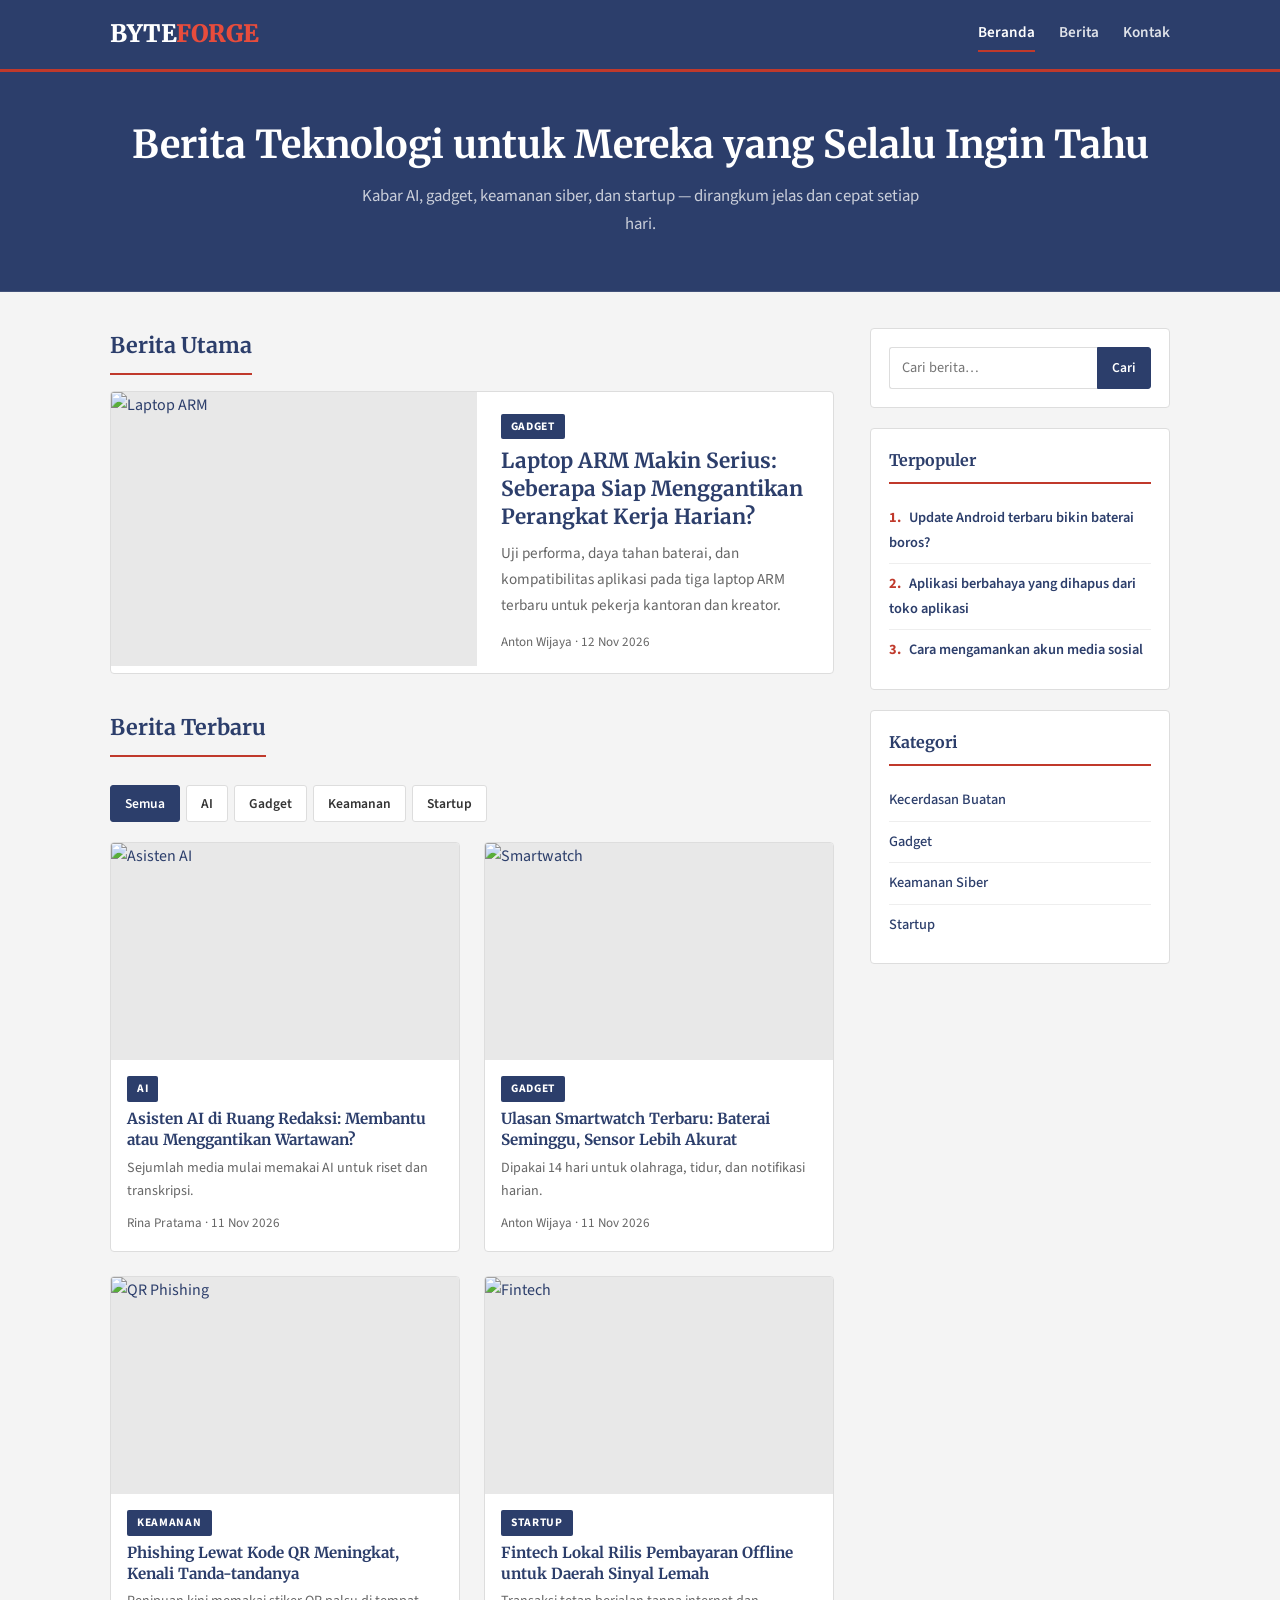
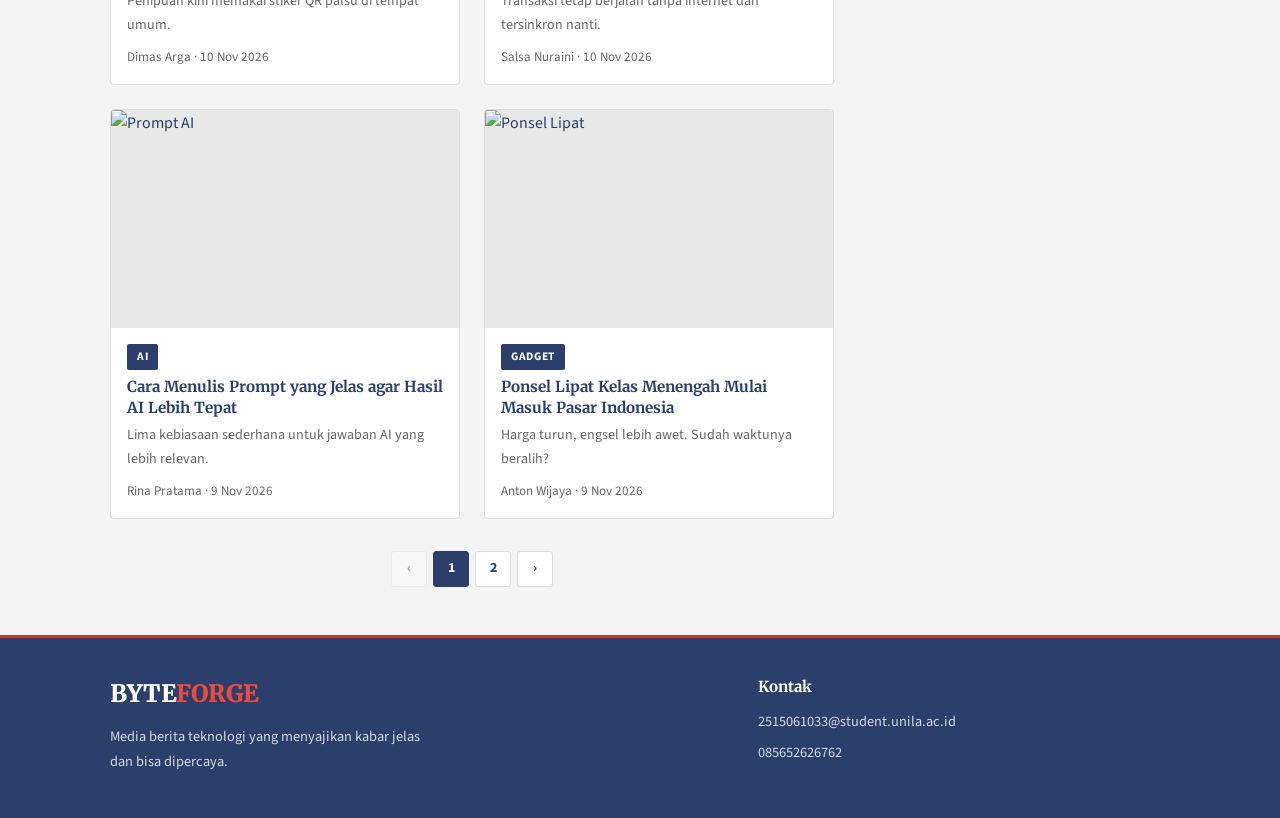
==== commit 38423274: "update" ====
--- a/index.html
+++ b/index.html
@@ -213,7 +213,6 @@
     </div>
   </div>
   <div class="container">
-    <p class="copyright">&copy; <span id="yr"></span> BYTEFORGE. Semua hak cipta dilindungi.</p>
   </div>
 </footer>
 
